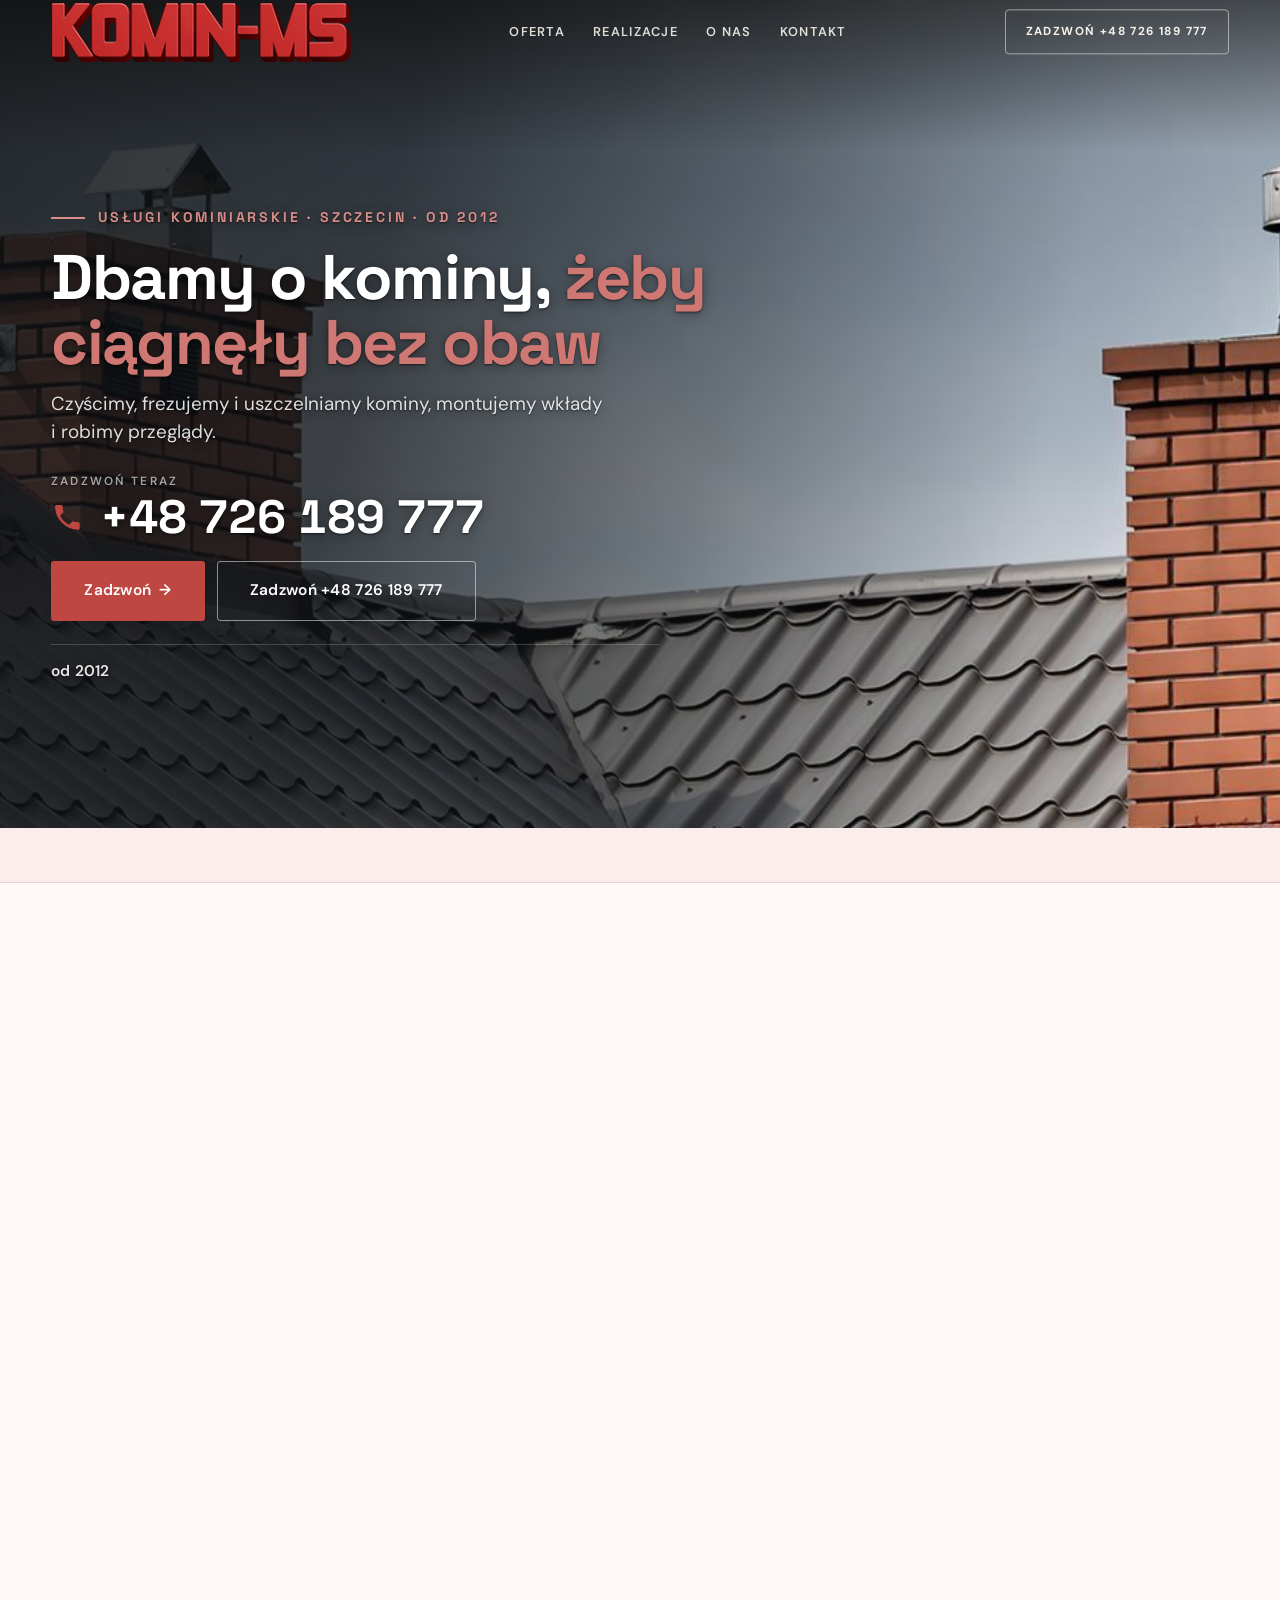
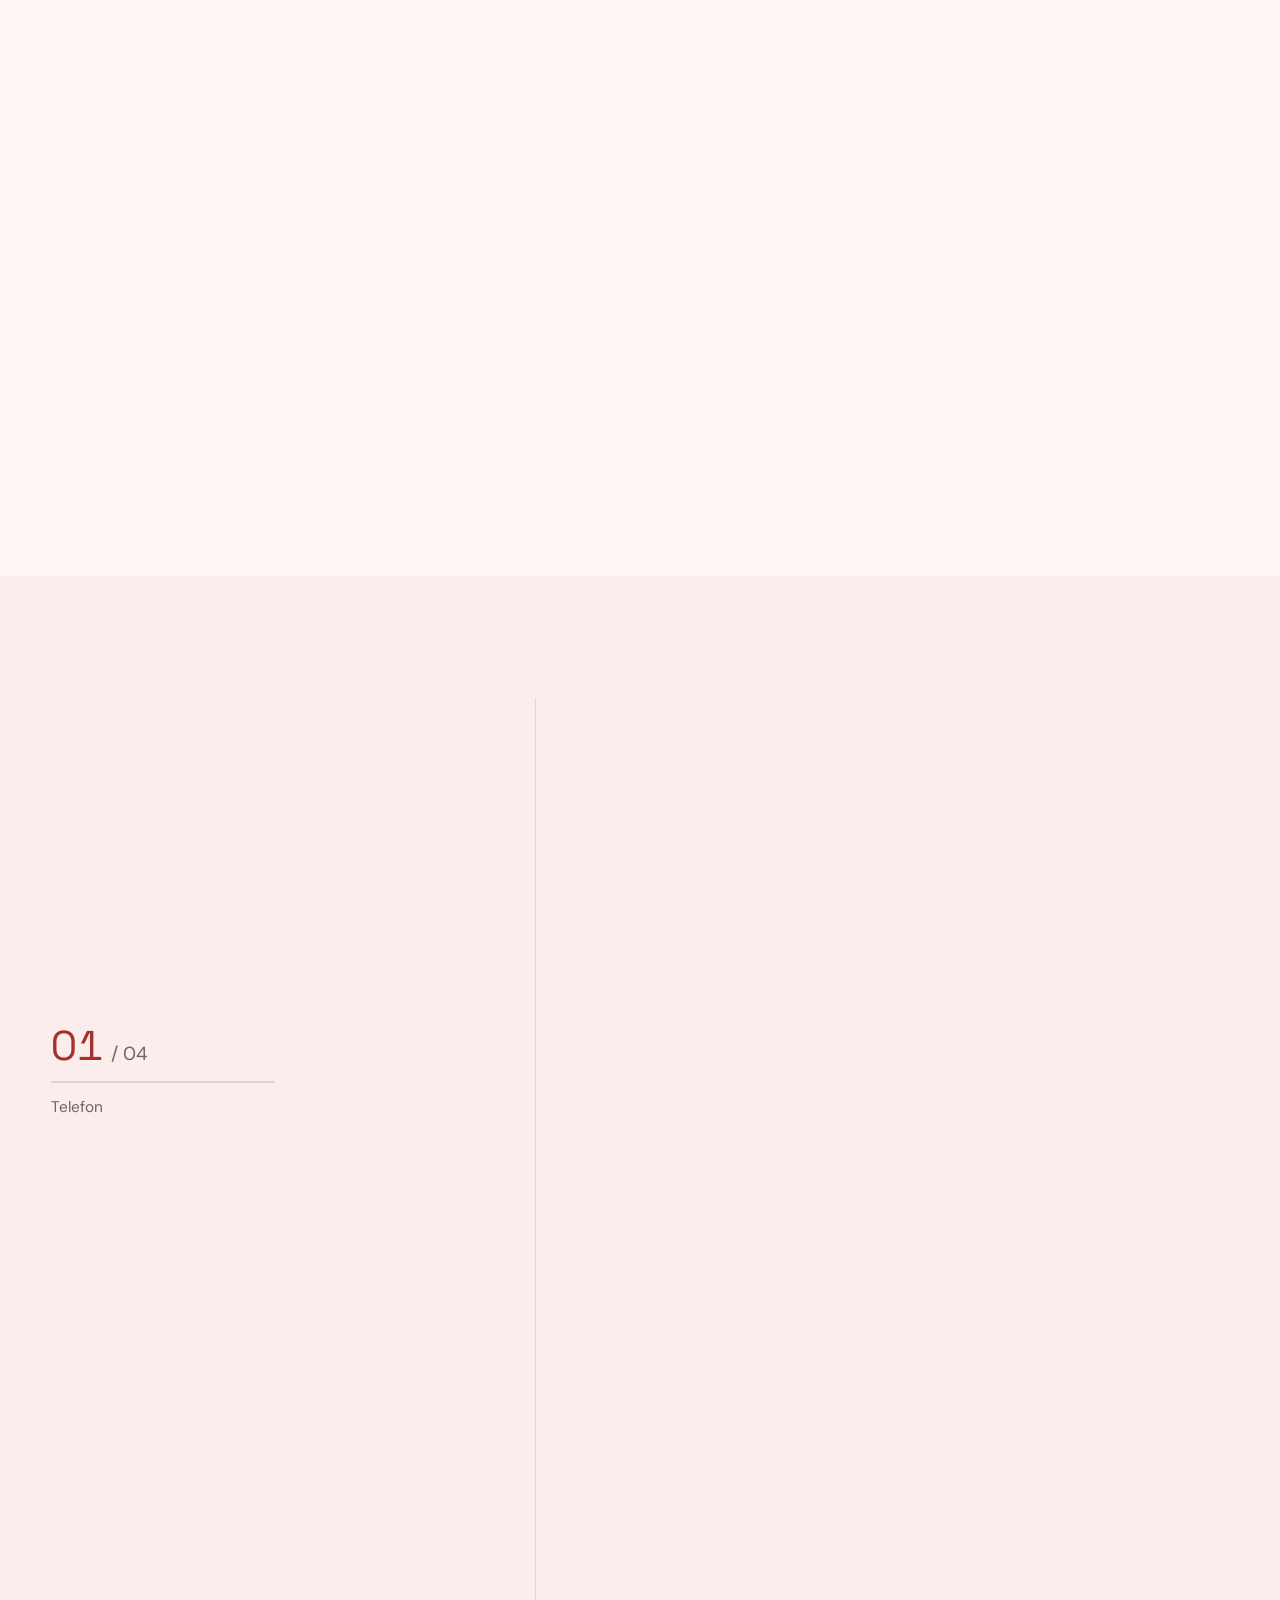
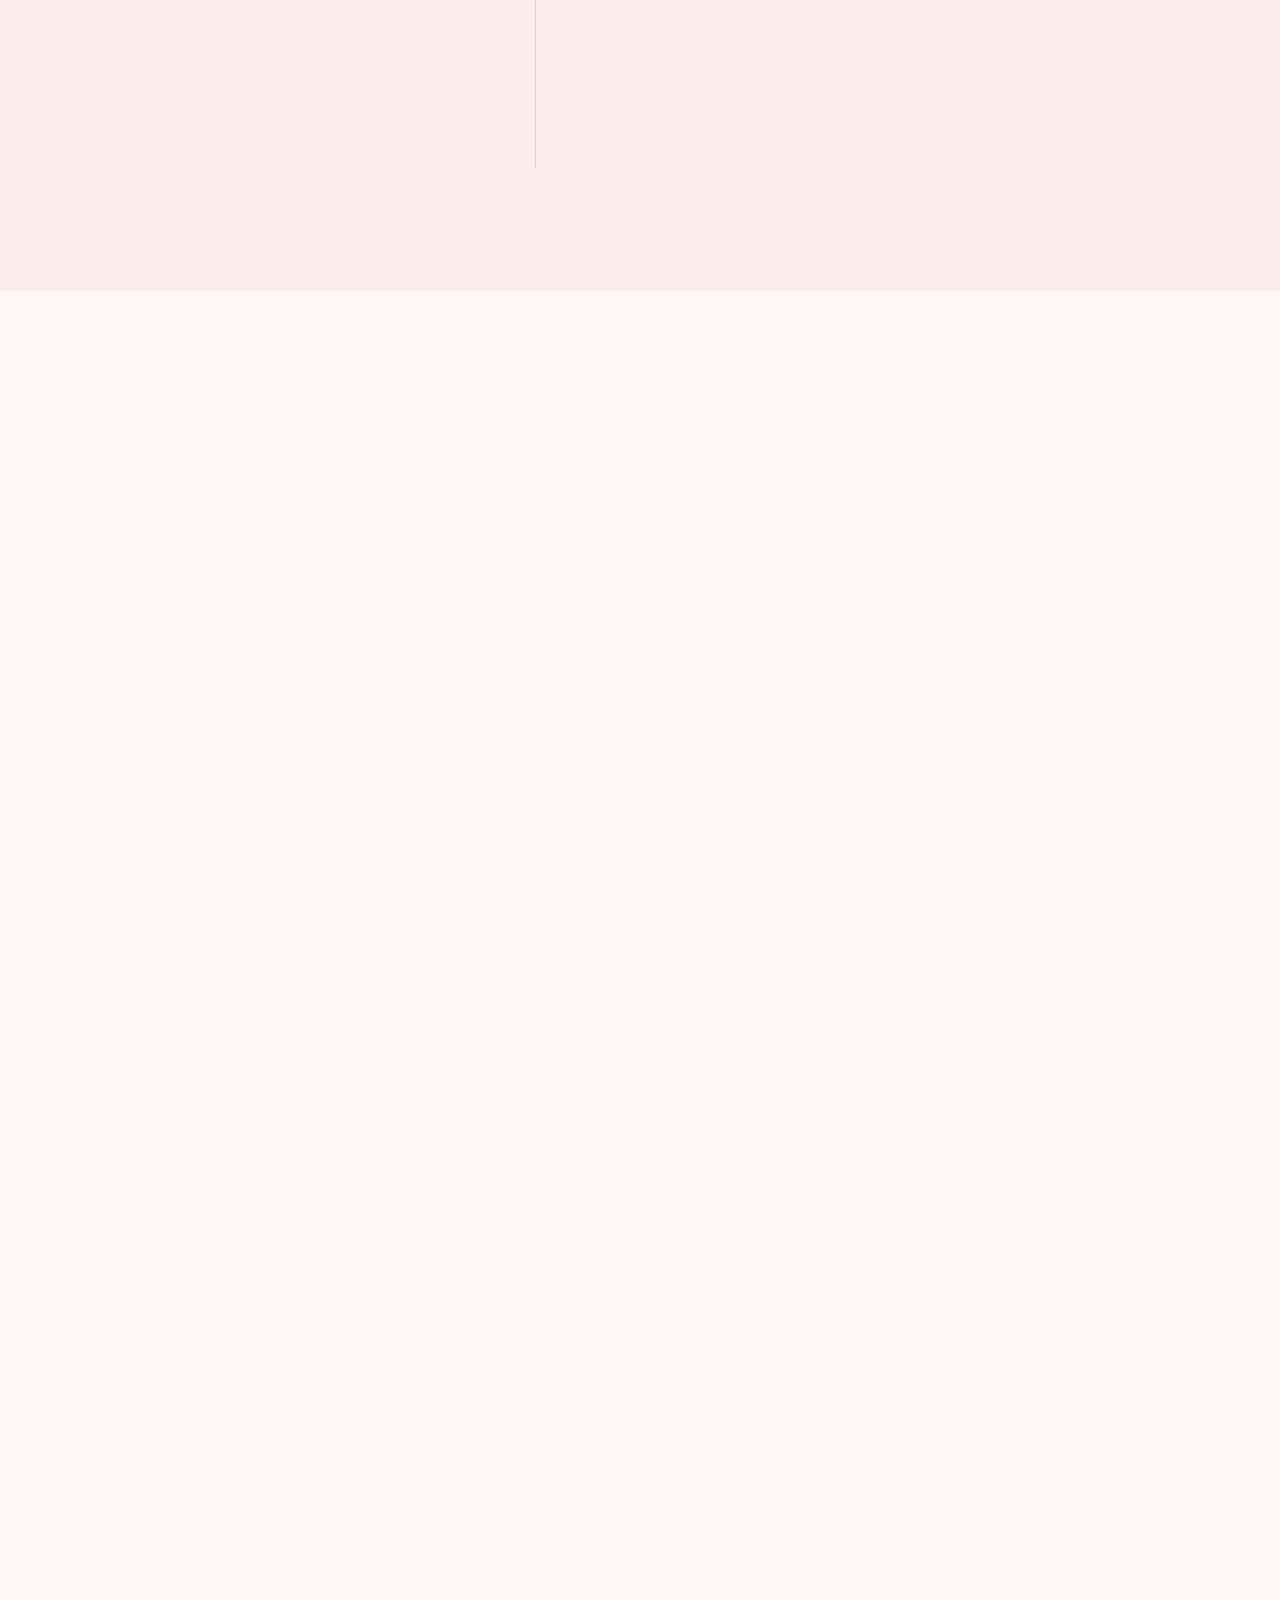
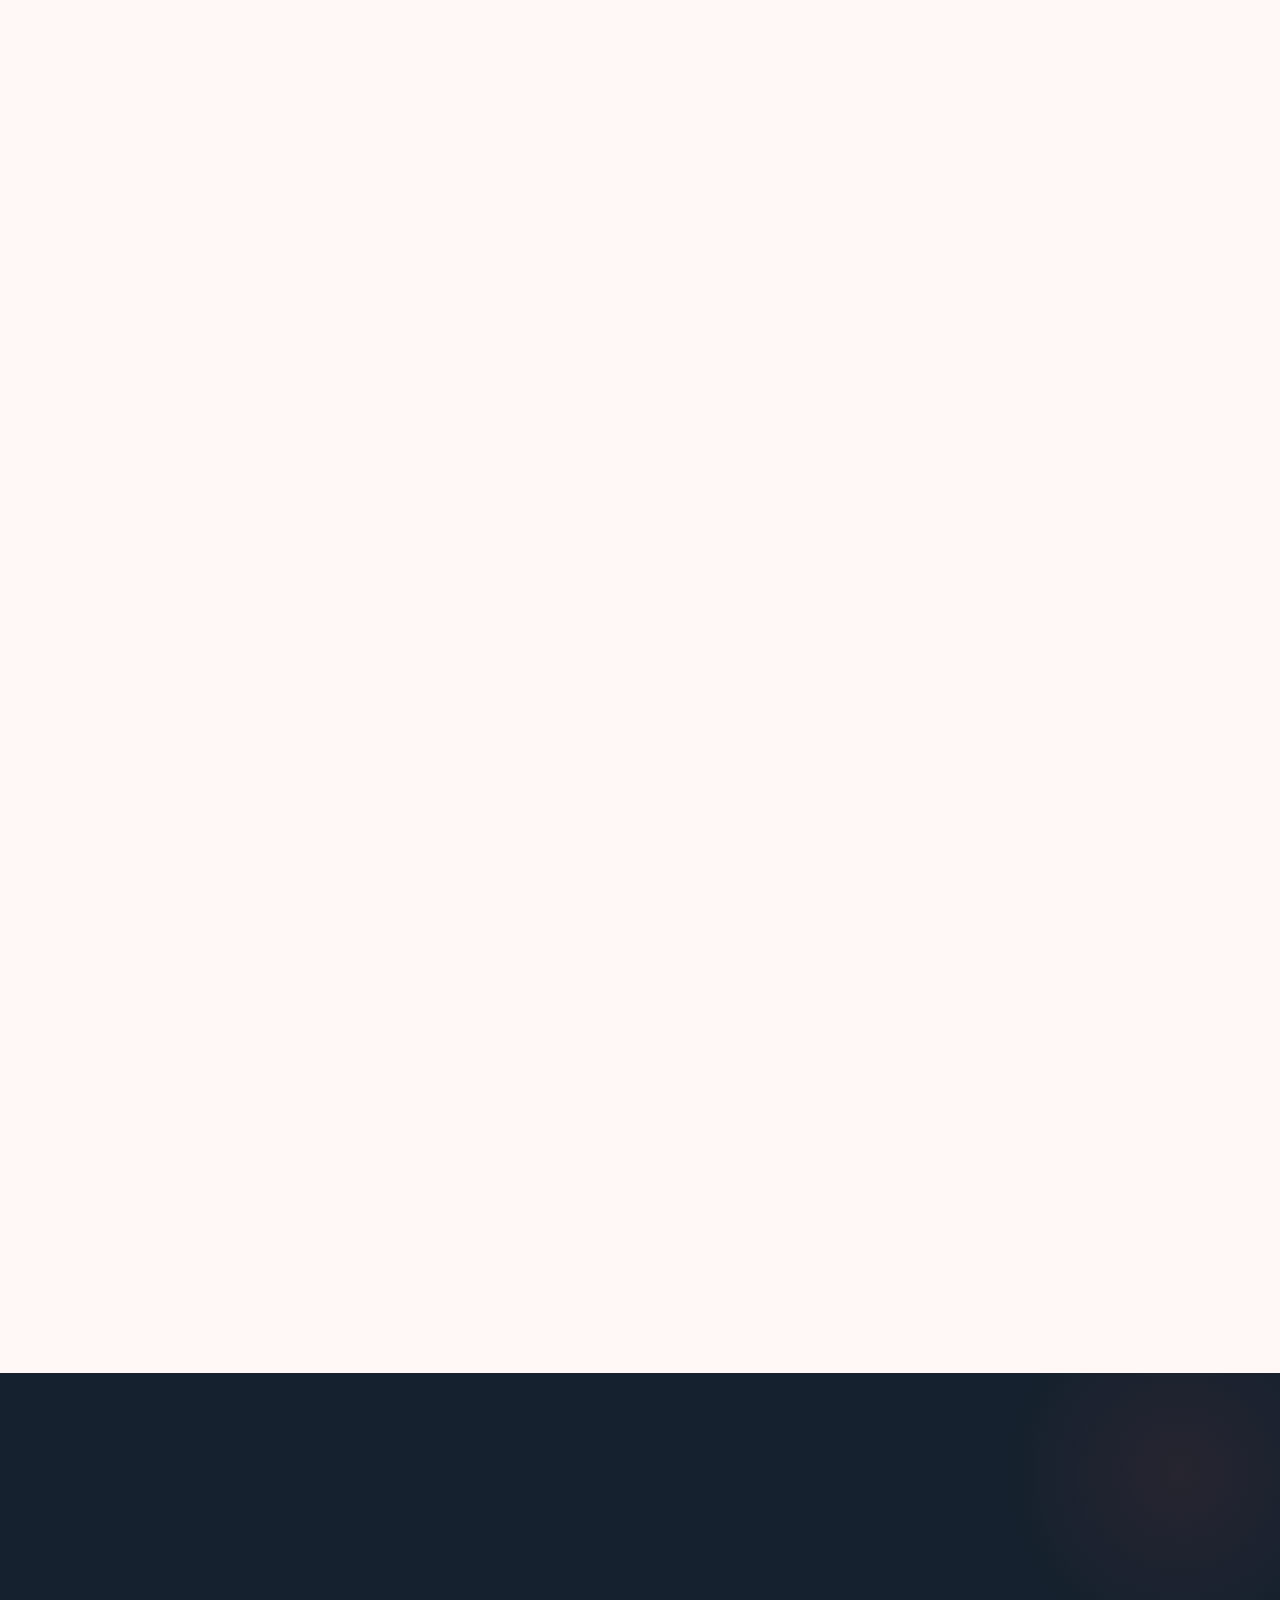
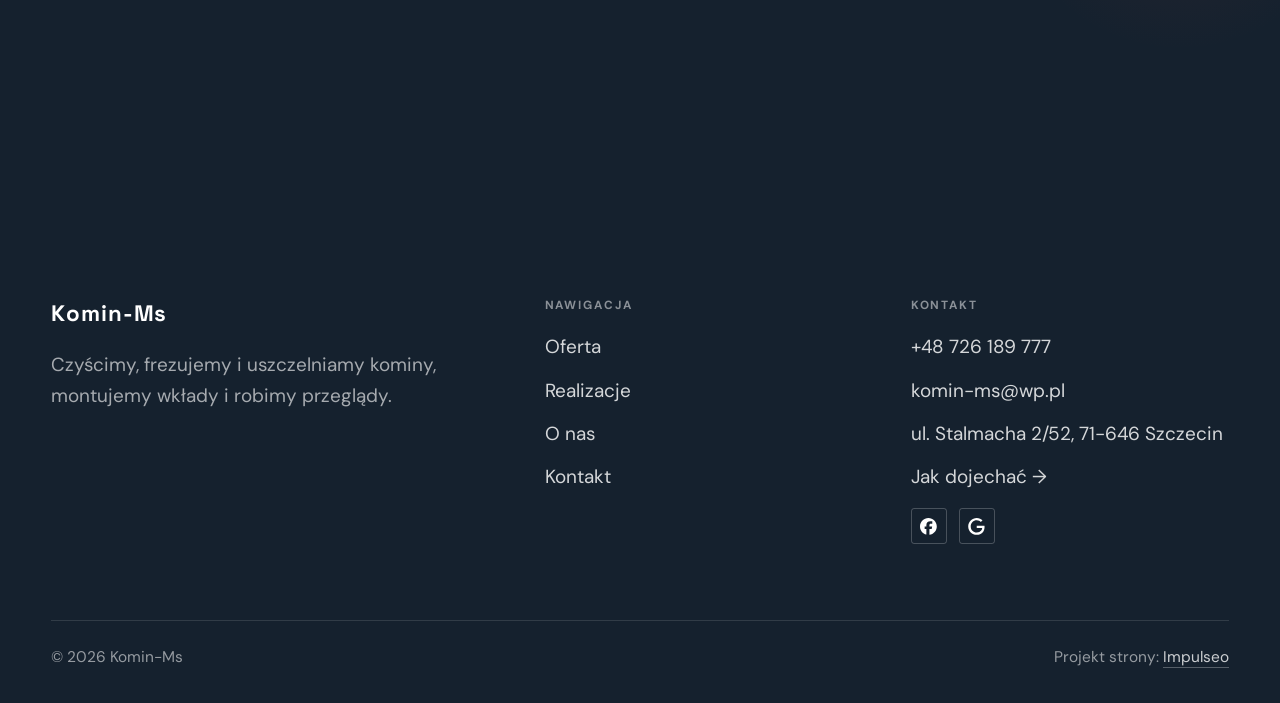
==== index.html @ 566d524d "Strona demo: komin-ms" ====
<!DOCTYPE html>
<html lang="pl">
<head>
<meta charset="UTF-8">
<meta name="viewport" content="width=device-width, initial-scale=1.0">
<title>Komin-Ms - naprawa i czyszczenie kominów · Szczecin</title>
<meta name="description" content="Komin-Ms, Szczecin. Czyszczenie, frezowanie, uszczelnianie i szlamowanie kominów, montaż wkładów kominowych, przeglądy. Domy prywatne i firmy. Tel. 726 189 777.">
<link rel="canonical" href="https://impulseo-pl.github.io/komin-ms/">
<meta name="robots" content="noindex, nofollow">
<meta property="og:type" content="website">
<meta property="og:locale" content="pl_PL">
<meta property="og:site_name" content="Komin-Ms">
<meta property="og:title" content="Komin-Ms - naprawa i czyszczenie kominów · Szczecin">
<meta property="og:description" content="Komin-Ms, Szczecin. Czyszczenie, frezowanie, uszczelnianie i szlamowanie kominów, montaż wkładów kominowych, przeglądy. Domy prywatne i firmy. Tel. 726 189 777.">
<meta property="og:url" content="https://impulseo-pl.github.io/komin-ms/">
<meta property="og:image" content="https://impulseo-pl.github.io/komin-ms/img/og.jpg">
<meta property="og:image:width" content="1200">
<meta property="og:image:height" content="630">
<meta name="twitter:card" content="summary_large_image">
<script type="application/ld+json">{"@context": "https://schema.org", "@type": "LocalBusiness", "name": "Komin-Ms", "url": "https://impulseo-pl.github.io/komin-ms/", "telephone": "+48726189777", "image": "https://impulseo-pl.github.io/komin-ms/img/og.jpg", "areaServed": "Szczecin", "sameAs": ["https://www.facebook.com/575456605868952", "https://www.google.com/maps/place/Komin-Ms/@53.44915,14.574339,17z/data=!4m6!3m5!1s0x4700d67212222bbf:0x6a33945247b6e052!8m2!3d53.44915!4d14.574339"]}</script>
<link rel="preconnect" href="https://fonts.googleapis.com">
<link rel="preconnect" href="https://fonts.gstatic.com" crossorigin>
<link href="https://fonts.googleapis.com/css2?family=Space+Grotesk:wght@500;600;700&family=DM+Sans:opsz,wght@9..40,400;9..40,500;9..40,600&display=swap" rel="stylesheet">
<link rel="stylesheet" href="assets/styles.css?v=c143c9d4">
</head>
<body>

<header class="nav">
  <div class="wrap nav-inner">
    <a class="brand brand-has-logo" href="index.html"><img class="brand-logo" src="img/logo.png" alt="Komin-Ms" width="321" height="64" decoding="async"></a>
    <nav class="nav-links">
      <a href="oferta.html">Oferta</a>
      <a href="realizacje.html">Realizacje</a>
      <a href="o-nas.html">O nas</a>
      <a href="kontakt.html">Kontakt</a>
      <a href="tel:+48726189777" class="btn btn-accent">Zadzwoń +48 726 189 777</a>
    </nav>
    <button class="nav-toggle" aria-label="Menu"><span></span><span></span><span></span></button>
  </div>
</header>

<main>
<section class="hero-fach">
  <img class="hf-photo" src="img/hero.jpg" fetchpriority="high" alt="Komin-Ms" width="1852" height="466">
  <div class="hf-panel">
    <div class="hf-inner">
      <span class="hf-kicker">Usługi kominiarskie · Szczecin · od 2012</span>
      <h1 class="hf-title">Dbamy o kominy, <em>żeby ciągnęły bez obaw</em></h1>
      <p class="hf-lead">Czyścimy, frezujemy i uszczelniamy kominy, montujemy wkłady i robimy przeglądy.</p>
      <a class="hf-phone" href="tel:+48726189777"><span class="hf-phone-lab">Zadzwoń teraz</span><span class="hf-phone-num"><svg class="ico-tel" width="16" height="16" viewBox="0 0 24 24" fill="none" aria-hidden="true"><path d="M6.6 10.8a15.5 15.5 0 0 0 6.6 6.6l2.2-2.2a1 1 0 0 1 1-.24 11.4 11.4 0 0 0 3.6.58 1 1 0 0 1 1 1V20a1 1 0 0 1-1 1A17 17 0 0 1 3 4a1 1 0 0 1 1-1h3.5a1 1 0 0 1 1 1c0 1.25.2 2.46.58 3.6a1 1 0 0 1-.25 1l-2.23 2.2Z" fill="currentColor"/></svg> +48 726 189 777</span></a>
      <div class="hf-actions">
        <a href="kontakt.html" class="btn btn-accent">Zadzwoń <span class="arr">→</span></a>
        <a href="tel:+48726189777" class="btn btn-ghost hf-ghost">Zadzwoń +48 726 189 777</a>
      </div>
      <div class="hf-trust">od 2012</div>
    </div>
  </div>
</section>
<section class="fach-promise">
  <div class="wrap">
    <ul class="fp-row reveal"><li>Kominy murowane i systemowe</li><li>Domy prywatne i firmy</li><li>Szczecin, Poznań, Trójmiasto</li></ul>
  </div>
</section>
<section class="objawy">
  <div class="wrap">
    <div class="head reveal">
      <span class="eyebrow">Z czym dzwonicie</span>
      <h2>Co się dzieje z kominem?</h2>
      <p>Opisz problem przez telefon. Umówimy się na oględziny i powiemy, czy wystarczy czyszczenie, czy trzeba frezować, uszczelniać albo dać wkład.</p>
    </div>
    <div class="obj-grid">
      <a class="obj-tile reveal" href="kontakt.html"><span class="ot-row"><span class="ot-name">Komin słabo ciągnie</span><span class="ot-arr" aria-hidden="true">→</span></span></a>
      <a class="obj-tile reveal" href="kontakt.html"><span class="ot-row"><span class="ot-name">Nowy kocioł albo kominek</span><span class="ot-arr" aria-hidden="true">→</span></span></a>
      <a class="obj-tile reveal" href="kontakt.html"><span class="ot-row"><span class="ot-name">Komin za wąski na wkład</span><span class="ot-arr" aria-hidden="true">→</span></span></a>
      <a class="obj-tile reveal" href="kontakt.html"><span class="ot-row"><span class="ot-name">Nieszczelny przewód</span><span class="ot-arr" aria-hidden="true">→</span></span></a>
      <a class="obj-tile reveal" href="kontakt.html"><span class="ot-row"><span class="ot-name">Zbliża się przegląd</span><span class="ot-arr" aria-hidden="true">→</span></span></a>
      <a class="obj-tile reveal" href="kontakt.html"><span class="ot-row"><span class="ot-name">Sadza i zapchany przewód</span><span class="ot-arr" aria-hidden="true">→</span></span></a>
    </div>
  </div>
</section>
<section class="gateways-band">
  <div class="wrap">
    <div class="gateways">
      <a href="oferta.html" class="gateway reveal"><img src="img/g1.jpg" alt="Czyszczenie komina" loading="lazy" width="768" height="576" decoding="async"><span class="g-ttl">Czyszczenie komina</span></a>
      <a href="oferta.html" class="gateway reveal"><img src="img/g2.jpg" alt="Frezowanie komina" loading="lazy" width="768" height="576" decoding="async"><span class="g-ttl">Frezowanie komina</span></a>
      <a href="oferta.html" class="gateway reveal"><img src="img/g3.jpg" alt="Montaż wkładów kominowych" loading="lazy" width="768" height="576" decoding="async"><span class="g-ttl">Montaż wkładów kominowych</span></a>
    </div>
  </div>
</section>
<section class="proces proces-os fachowcy">
  <div class="wrap proc-grid">
    <div class="proc-side">
      <div class="head reveal">
        <span class="eyebrow">Jak pracujemy</span>
        <h2>Wiesz, na czym stoisz - na każdym etapie</h2>
        <p>Od pierwszego telefonu do odbioru roboty - krok po kroku.</p>
      </div>
      <div class="proc-count" aria-hidden="true"><span class="pc-cur">01</span><span class="pc-all">/ 04</span></div>
      <div class="proc-bar" aria-hidden="true"><i></i></div>
      <p class="proc-now" aria-hidden="true">Telefon</p>
    </div>
    <ol class="proces-line">
      <li class="reveal"><span class="pno">01</span><h3>Telefon</h3><p>Mówisz, jaki masz komin i co się z nim dzieje. Ustalamy termin oględzin.</p></li>
      <li class="reveal"><span class="pno">02</span><h3>Oględziny</h3><p>Sprawdzamy przewód na miejscu i podajemy zakres prac oraz cenę, zanim cokolwiek zaczniemy.</p></li>
      <li class="reveal"><span class="pno">03</span><h3>Praca przy kominie</h3><p>Czyścimy, frezujemy, uszczelniamy albo montujemy wkład, zależnie od tego, co wyszło na oględzinach.</p></li>
      <li class="reveal"><span class="pno">04</span><h3>Odbiór</h3><p>Pokazujemy, co zostało zrobione, i podpowiadamy, jak dbać o komin do następnej wizyty.</p></li>
    </ol>
  </div>
</section>
<section>
  <div class="wrap">
    <div class="head reveal">
      <span class="eyebrow">Realizacje</span>
      <h2>Przy kominach</h2>
      <p>Wkłady stalowe, nasady, prace na dachu i kominy, którymi się zajmujemy.</p>
    </div>
    <div class="gallery">
      <div class="tile t-two3 reveal"><img src="img/g4.jpg" alt="Komin-Ms" loading="lazy" width="768" height="365" decoding="async"></div>
      <div class="tile t-third reveal"><img src="img/g10.jpg" alt="Komin-Ms" loading="lazy" width="1920" height="600" decoding="async"></div>
      <div class="tile t-third reveal"><img src="img/g11.jpg" alt="Komin-Ms" loading="lazy" width="1920" height="600" decoding="async"></div>
      <div class="tile t-third reveal"><img src="img/g12.jpg" alt="Komin-Ms" loading="lazy" width="1600" height="1066" decoding="async"></div>
      <div class="tile t-third reveal"><img src="img/g13.jpg" alt="Komin-Ms" loading="lazy" width="1600" height="1068" decoding="async"></div>
    </div>
    <div style="margin-top:var(--space-7)" class="reveal"><a href="realizacje.html" class="btn btn-accent">Pełna galeria <span class="arr">→</span></a></div>
  </div>
</section>
<section class="fach-uslugi">
  <div class="wrap">
    <div class="head reveal">
      <span class="eyebrow">Co robimy</span>
      <h2>Kominy od środka i od zewnątrz</h2>
      <p>To, po co dzwonią do mnie najczęściej. Szczegóły i ceny niżej.</p>
    </div>
    <ul class="fu-list">
      <li class="fu-row reveal"><div class="fu-name">Czyszczenie komina</div><div class="fu-desc">Usuwamy sadzę i osady z przewodów dymowych, spalinowych i wentylacyjnych, żeby spaliny uchodziły tak, jak powinny.</div><a class="fu-cta" href="kontakt.html">Wycena <span class="arr">→</span></a></li>
      <li class="fu-row reveal"><div class="fu-name">Frezowanie komina</div><div class="fu-desc">Rozwiercamy przewód frezem, gdy jest za wąski na wkład albo zarośnięty.</div><a class="fu-cta" href="kontakt.html">Wycena <span class="arr">→</span></a></li>
      <li class="fu-row reveal"><div class="fu-name">Montaż wkładów kominowych</div><div class="fu-desc">Wpuszczamy wkład do istniejącego komina pod kocioł, piec albo kominek i wyprowadzamy go nad dach.</div><a class="fu-cta" href="kontakt.html">Wycena <span class="arr">→</span></a></li>
      <li class="fu-row reveal"><div class="fu-name">Uszczelnianie i szlamowanie</div><div class="fu-desc">Uszczelniamy kominy i przewody wentylacyjne masą uszczelniającą dobrej jakości.</div><a class="fu-cta" href="kontakt.html">Wycena <span class="arr">→</span></a></li>
      <li class="fu-row reveal"><div class="fu-name">Przeglądy kominów</div><div class="fu-desc">Sprawdzamy stan przewodów i mówimy wprost, co jest do zrobienia teraz, a co może poczekać.</div><a class="fu-cta" href="kontakt.html">Wycena <span class="arr">→</span></a></li>
      <li class="fu-row reveal"><div class="fu-name">Przemurowanie komina</div><div class="fu-desc">Odnawiamy zniszczoną część komina nad dachem: cegła, czapa i obróbka przy pokryciu.</div><a class="fu-cta" href="kontakt.html">Wycena <span class="arr">→</span></a></li>
    </ul>
    <div style="margin-top:var(--space-7)" class="reveal"><a href="oferta.html" class="btn btn-ghost">Pełna oferta <span class="arr">→</span></a></div>
  </div>
</section>
<section class="stopklatka" aria-hidden="true">
  <div class="stk-bg" style="background-image:url(img/g15.jpg)"></div>
</section>
<section class="opinie op-fallback">
  <div class="wrap">
    <div class="head center reveal">
      <span class="eyebrow">Opinie</span>
      <h2>Co mówią klienci</h2>
      <p>Opinie o nas znajdziesz w naszej wizytówce Google.</p>
    </div>
  </div>
</section>
<section class="obszar">
  <div class="wrap">
    <div class="head center reveal">
      <span class="eyebrow">Obszar działania</span>
      <h2>Dojeżdżamy do Ciebie</h2>
    </div>
    <p class="obszar-txt reveal" style="text-align:center;max-width:60ch;margin:0 auto 1.4rem">Baza w Szczecinie, ul. Stalmacha 2/52. Pracujemy w Szczecinie i okolicach, a także w Poznaniu i w Trójmieście. Zapytaj o swoją miejscowość przez telefon.</p>
    <ul class="obszar-list reveal"><li class="is-home">Szczecin</li><li>+ okolice</li></ul>
    <div class="obszar-mapa reveal" style="margin-top:var(--space-7)">
      <iframe title="Obszar działania - Szczecin i okolice" src="https://maps.google.com/maps?q=53.44915%2C14.574339&amp;z=11&amp;output=embed" loading="lazy" referrerpolicy="no-referrer-when-downgrade" style="width:100%;height:clamp(280px,38vh,420px);border:0;display:block;border-radius:var(--r-md)"></iframe>
    </div>
  </div>
</section>
<section class="cta">
  <div class="wrap">
    <div class="reveal">
      <span class="eyebrow">Współpraca</span>
      <h2>Potrzebujesz fachowca? Wycenimy za darmo.</h2>
      <p>Napisz, co jest do zrobienia - obejrzymy na miejscu i wycenimy. Bez zobowiązań.</p>
    </div>
    <div class="cta-actions reveal">
      <a href="kontakt.html" class="btn btn-light">Zadzwoń <span class="arr">→</span></a>
      <a href="tel:+48726189777" class="btn btn-ghost btn-ghost-cta">+48 726 189 777</a>
    </div>
  </div>
</section>
</main>

<footer>
  <div class="wrap">
    <div class="foot-grid">
      <div class="foot-brand">
        <div class="name">Komin-Ms</div>
        <p>Czyścimy, frezujemy i uszczelniamy kominy, montujemy wkłady i robimy przeglądy.</p>
      </div>
      <div class="foot-col">
        <h4>Nawigacja</h4>
        <a href="oferta.html">Oferta</a>
        <a href="realizacje.html">Realizacje</a>
        <a href="o-nas.html">O nas</a>
        <a href="kontakt.html">Kontakt</a>
      </div>
      <div class="foot-col">
        <h4>Kontakt</h4>
        <a href="tel:+48726189777">+48 726 189 777</a>
        <a href="mailto:komin-ms@wp.pl">komin-ms@wp.pl</a>
        <p>ul. Stalmacha 2/52, 71-646 Szczecin</p>
        <a href="https://www.google.com/maps/place/Komin-Ms/@53.44915,14.574339,17z/data=!4m6!3m5!1s0x4700d67212222bbf:0x6a33945247b6e052!8m2!3d53.44915!4d14.574339" target="_blank" rel="noopener">Jak dojechać →</a>
      <div class="foot-soc">
        <a class="soc" href="https://www.facebook.com/575456605868952" target="_blank" rel="noopener" aria-label="Facebook - Komin-Ms"><svg viewBox="0 0 24 24" aria-hidden="true" focusable="false"><path d="M9.101 23.691v-7.98H6.627v-3.667h2.474v-1.58c0-4.085 1.848-5.978 5.858-5.978.401 0 .955.042 1.468.103a8.68 8.68 0 0 1 1.141.195v3.325a8.623 8.623 0 0 0-.653-.036 26.805 26.805 0 0 0-.733-.009c-.707 0-1.259.096-1.675.309a1.686 1.686 0 0 0-.679.622c-.258.42-.374.995-.374 1.752v1.297h3.919l-.386 2.103-.287 1.564h-3.246v8.245C19.396 23.238 24 18.179 24 12.044c0-6.627-5.373-12-12-12s-12 5.373-12 12c0 5.628 3.874 10.35 9.101 11.647Z" fill="currentColor"/></svg></a>
        <a class="soc" href="https://www.google.com/maps/place/Komin-Ms/@53.44915,14.574339,17z/data=!4m6!3m5!1s0x4700d67212222bbf:0x6a33945247b6e052!8m2!3d53.44915!4d14.574339" target="_blank" rel="noopener" aria-label="Google - Komin-Ms"><svg viewBox="0 0 24 24" aria-hidden="true" focusable="false"><path d="M12.48 10.92v3.28h7.84c-.24 1.84-.853 3.187-1.787 4.133-1.147 1.147-2.933 2.4-6.053 2.4-4.827 0-8.6-3.893-8.6-8.72s3.773-8.72 8.6-8.72c2.6 0 4.507 1.027 5.907 2.347l2.307-2.307C18.747 1.44 16.133 0 12.48 0 5.867 0 .307 5.387.307 12s5.56 12 12.173 12c3.573 0 6.267-1.173 8.373-3.36 2.16-2.16 2.84-5.213 2.84-7.667 0-.76-.053-1.467-.173-2.053H12.48z" fill="currentColor"/></svg></a>
      </div>
      </div>
    </div>
    <div class="foot-bot">
      <span>© 2026 Komin-Ms</span>
      <span>Projekt strony: <a class="foot-credit" href="https://impulseo.pl" target="_blank" rel="noopener">Impulseo</a></span>
    </div>
  </div>
</footer>
<div class="sticky-call"><a class="sc-call" href="tel:+48726189777"><svg class="ico-tel" width="16" height="16" viewBox="0 0 24 24" fill="none" aria-hidden="true"><path d="M6.6 10.8a15.5 15.5 0 0 0 6.6 6.6l2.2-2.2a1 1 0 0 1 1-.24 11.4 11.4 0 0 0 3.6.58 1 1 0 0 1 1 1V20a1 1 0 0 1-1 1A17 17 0 0 1 3 4a1 1 0 0 1 1-1h3.5a1 1 0 0 1 1 1c0 1.25.2 2.46.58 3.6a1 1 0 0 1-.25 1l-2.23 2.2Z" fill="currentColor"/></svg> Zadzwoń</a><a class="sc-quote" href="kontakt.html">Zadzwoń</a></div>
<div class="demo-wazne" data-do="2026-11-18" data-cykl="3" hidden><svg class="dw-ico" width="13" height="13" viewBox="0 0 24 24" fill="none" aria-hidden="true"><circle cx="12" cy="12" r="8.6" stroke="currentColor" stroke-width="1.8"/><path d="M12 7.2V12l3.3 2" stroke="currentColor" stroke-width="1.8" stroke-linecap="round"/></svg><span class="dw-txt"></span></div>

<script src="assets/main.js"></script>
</body>
</html>
---- assets/styles.css ----
/* ============================================================
   STOLBASZ — premium, architektoniczny B2B fit-out
   Jasna paleta, zero brązu. System wg premium-web-craft.
   Projekt strony: Impulseo (impulseo.pl)
   ============================================================ */

:root{
  /* PALETA — jasna, architektoniczna, chłodna */
  --paper:#F4F6F8;          /* główne tło */
  --paper-2:#E7EBEF;        /* sekcje alternatywne (chłodny jasny szary) */
  --paper-3:#E7EBEF;        /* delikatne wypełnienia */
  --ink:#15212E;            /* tekst główny — chłodny grafit */
  --ink-soft:#243443;       /* nagłówki drugorzędne */
  --muted:#6B7785;          /* tekst poboczny */
  --line:rgba(21,33,46,.12);/* hairline */
  --accent:#E8A317;         /* stonowany petrol-slate — jedyny akcent */
  --accent-d:#C9870C;
  --accent-soft:rgba(232,163,23,.10);
  --dark:#15212E;           /* sekcje ciemne (stopka/CTA) */

  /* HOVER ZDJĘĆ — JEDEN standard dla całego silnika (decyzja K. 04.08.2026, artefakt z wariantami).
     AKTUALNE (K.+Szymon 09.08.2026, wybór z artefaktu 6 wariantów): zoom 1.05 przy 1.4s -
     przy tak długim czasie mocniejszy kadr NIE skacze, tylko „oddycha". Poprzedni standard
     (1.02 / .55s z 04.08) odbierany jako dynamiczny i szybki.
     Spoczynek lekko przygaszony, ale TYLKO tam, gdzie jest mysz (@media hover:hover) —
     na telefonie zdjęcia zostają w pełnej jasności. */
  --img-zoom:1.05;                   /* K.+Szymon 09.08: wariant F z artefaktu porównawczego */
  --img-rest:brightness(.95) saturate(.99);
  --img-hot:brightness(1.06) saturate(1.05);
  --img-dur:1.4s;                    /* K.+Szymon 09.08 (wariant F): powoli = elegancko */
  --img-ease:cubic-bezier(.16,.84,.44,1);  /* miękki ogon, efekt „oddychania" */

  /* ODSTĘPY — skala 4/8 */
  --space-1:4px; --space-2:8px; --space-3:12px; --space-4:16px; --space-5:24px;
  --space-6:32px; --space-7:48px; --space-8:64px; --space-9:96px; --space-10:128px;

  /* TYPOGRAFIA — fluid clamp() (skala podbita 16.07.2026: większe, czytelniejsze litery — uwaga Adama) */
  --text-sm:clamp(.9rem,.87rem + .12vw,1rem);
  --text-base:clamp(1.08rem,1.04rem + .18vw,1.2rem);
  --text-lg:clamp(1.24rem,1.15rem + .34vw,1.44rem);
  --text-h3:clamp(1.34rem,1.22rem + .55vw,1.66rem);
  --text-h2:clamp(2.1rem,1.66rem + 2.1vw,3.1rem);
  --text-h1:clamp(2.9rem,2.1rem + 4vw,5.1rem);

  /* PROMIENIE — architektoniczne, raczej ostre */
  --r-sm:3px; --r-md:6px; --r-lg:10px;

  /* RUCH */
  --ease:cubic-bezier(.25,.46,.45,.94); --dur:.24s;

  /* CIENIE — miękkie, warstwowe */
  --sh-sm:0 1px 2px rgba(16,24,32,.04), 0 2px 8px rgba(16,24,32,.05);
  --sh-md:0 2px 6px rgba(16,24,32,.05), 0 12px 28px -8px rgba(16,24,32,.12);
  --sh-lg:0 6px 14px rgba(16,24,32,.07), 0 26px 56px -18px rgba(16,24,32,.22);

  --hairline:1px solid var(--line);

  --font-display:'Space Grotesk','Inter',sans-serif;
  --font-body:'DM Sans','Inter',sans-serif;
}

*{box-sizing:border-box;margin:0;padding:0}
html{scroll-behavior:smooth}
body{
  font-family:var(--font-body);
  font-size:var(--text-base);
  line-height:1.65;
  color:var(--ink);
  background:var(--paper);
  -webkit-font-smoothing:antialiased;
  text-rendering:optimizeLegibility;
}
img{max-width:100%;height:auto;display:block}  /* height:auto = width/height z atrybutów trzyma proporcje (TOP#12) */
a{color:inherit;text-decoration:none}

.wrap{width:min(92%,1180px);margin-inline:auto}
section{padding-block:clamp(52px,6.5vw,96px)}

h1,h2,h3{font-family:var(--font-display);font-weight:700;line-height:1.08;letter-spacing:-.02em;color:var(--ink)}
h1{font-size:var(--text-h1);letter-spacing:-.035em}
h2{font-size:var(--text-h2);letter-spacing:-.025em}
h3{font-size:var(--text-h3)}
/* MIARA — długość wiersza. WCAG 2.2 SC 1.4.8: max 80 znaków; Butterick: 45–90.
   68ch daje realnie 72–78 znaków polskiego tekstu, czyli z zapasem pod granicą.
   Wcześniej limit miał TYLKO <p> — <li>, <blockquote> i <dd> nie miały żadnego,
   i to jedyny powód, dla którego 23 bloki na dwóch oddanych stronach jadą po
   83–106 znaków w wierszu (pomiar 07.08.2026, bramka `miara`).
   ⚠️ Listy i definicje ograniczamy TYLKO bez klasy: `ul`/`ol` z klasą to u nas
   układ (siatki kafli, menu), a nie tekst ciągły — tam miarę wyznacza układ. */
/* 60ch, nie 68ch (K. 10.08): po zmianie fontów na węższe kroje (DM Sans i spółka)
   w 68ch mieściło się ~90 znaków - bramka pikselowa słusznie zgłaszała przekroczenie
   granicy 80. Pomiar na żywej przeglądarce: 60ch = 90 znaków, 53ch = ~78 znaków, czyli normę WCAG 1.4.8. */
:root{ --miara:53ch }
p{max-width:min(100%,var(--miara))}
blockquote,
ul:not([class])>li, ol:not([class])>li,
dl:not([class])>dd{max-width:min(100%,var(--miara))}

/* ⚠️ Świadomie BEZ wyjątku `.tile p,.card p,.svc p{max-width:none}`, choć nasuwa się sam:
   te akapity BYŁY już ograniczone (stare `p{max-width:65ch}`), więc „wyjątek" nie odblokowałby
   niczego nowego — tylko ROZLUŹNIŁ stan sprzed zmiany na wszystkich demach naraz.
   `figcaption` żadna z reguł wyżej nie dotyczy, więc też nie potrzebuje zwolnienia. */

/* ŁAMANIE. `balance` wyrównuje długości wierszy w nagłówku, `pretty` pilnuje ostatniego
   wiersza akapitu, żeby nie został w nim jeden wyraz. Obsługiwane od Chrome 117 /
   Safari 17.5; starsze przeglądarki po prostu ignorują tę własność.
   `text-wrap:pretty` nie występowało dotąd ANI RAZ w silniku ani w repo klientów. */
h1,h2,h3,.lead,.lede{text-wrap:balance}
p,li,blockquote,dd{text-wrap:pretty}

.eyebrow{
  font-family:var(--font-body);
  font-size:var(--text-sm);
  font-weight:600;
  letter-spacing:.18em;
  text-transform:uppercase;
  color:var(--accent);
  display:inline-flex;align-items:center;gap:var(--space-3);
}
/* flex:none + margin-top = kreska trzyma się PIERWSZEJ linii. Wcześniej align-items:center
   centrowało ją względem całego bloku i przy zawinięciu (długi kicker typu
   „…WNĘTRZ · LESZNO · OD 2019") druga linia lądowała z brzydkim wcięciem. */
.eyebrow{align-items:flex-start}
.eyebrow>*,.eyebrow{text-wrap:balance}   /* dlugi kicker lamal sie na sierote typu samo „2019" w drugiej linii */
.eyebrow::before{content:"";width:28px;height:1px;background:var(--accent);display:inline-block;flex:none;margin-top:.62em}

.muted{color:var(--muted)}
.lead{font-size:var(--text-lg);line-height:1.55;color:var(--ink-soft);max-width:50ch}

/* ---------- BUTTONS ---------- */
.btn{
  display:inline-flex;align-items:center;gap:var(--space-2);
  font-weight:600;font-size:var(--text-sm);letter-spacing:.02em;
  padding:var(--space-4) var(--space-6);
  border-radius:var(--r-sm);
  transition:transform var(--dur) var(--ease),box-shadow var(--dur) var(--ease),background var(--dur) var(--ease);
  cursor:pointer;border:1px solid transparent;
}
.btn-accent{background:var(--accent);color:#fff;box-shadow:var(--sh-sm)}
.btn-accent:hover{background:var(--accent-d);transform:translateY(-2px);box-shadow:var(--sh-md)}
.btn-accent:active{transform:translateY(0);box-shadow:var(--sh-sm)}
.btn-ghost{background:transparent;color:var(--ink);border-color:var(--line)}
.btn-ghost:hover{border-color:var(--accent);color:var(--accent);transform:translateY(-2px)}
.btn-light{background:#fff;color:var(--ink);box-shadow:var(--sh-sm)}
.btn-light:hover{transform:translateY(-2px);box-shadow:var(--sh-md)}
.btn .arr{transition:transform var(--dur) var(--ease)}
.btn:hover .arr{transform:translateX(4px)}

/* ---------- NAV ---------- */
.nav{
  position:sticky;top:0;z-index:50;
  background:color-mix(in srgb,var(--paper) 88%,transparent);
  backdrop-filter:saturate(140%) blur(10px);
  border-bottom:var(--hairline);
}
.nav-inner{display:flex;align-items:center;justify-content:space-between;gap:var(--space-5);height:72px}
/* ANTY-NACHODZENIE (K. 05.08.2026): długa nazwa firmy + przycisk z pełnym numerem nie mieściły się w pasku
   i flex ściskał linki PONIŻEJ ich treści - "Kontakt" wchodził na ramkę "Zadzwoń +48 ...". Teraz ustępuje
   nazwa marki (skrót wielokropkiem), a menu i przycisk nigdy się nie kurczą ani nie zachodzą na siebie. */
.brand{display:flex;flex-direction:column;line-height:1;min-width:0;flex:0 1 auto}
.brand .name{font-family:var(--font-display);font-weight:800;font-size:1.35rem;letter-spacing:.04em;white-space:nowrap;overflow:hidden;text-overflow:ellipsis}
.brand .sub{font-size:.62rem;letter-spacing:.34em;text-transform:uppercase;color:var(--muted);margin-top:5px;white-space:nowrap;overflow:hidden;text-overflow:ellipsis}
.nav-links{display:flex;align-items:center;gap:var(--space-6);flex:0 0 auto}
.nav-links a{font-size:var(--text-sm);font-weight:500;color:var(--ink-soft);position:relative;padding-block:4px;white-space:nowrap;transition:color var(--dur) var(--ease)}
.nav-links a::after{content:"";position:absolute;left:0;bottom:0;width:0;height:1.5px;background:var(--accent);transition:width var(--dur) var(--ease)}
.nav-links a:hover,.nav-links a.active{color:var(--ink)}
.nav-links a:hover::after,.nav-links a.active::after{width:100%}
.nav-links .btn{padding:var(--space-2) var(--space-5)}
/* przyciski w nav: właściwy kolor (przebij .nav-links a) + bez podkreślenia */
.nav-links a.btn-accent{color:#fff}
.nav-links a.btn-ghost,.nav-links a.btn-light{color:var(--ink)}
/* CTA w pasku: NIE podkreślenie spod linków menu, ale ten sam przelatujący błysk,
   co na wszystkich innych przyciskach (zgłoszenie K. 13.08.2026 - „na hero jest efekt
   światła przechodzącego przez przycisk, na navbarze go nie ma, a mają być identyczne").
   Reguła `.nav-links a::after` jest silniejsza od `.btn::after`, więc trzeba jej
   geometrię wyzerować i wpisać połysk z nazwy - samo `display:none` gasiło efekt. */
.nav-links a.btn::after{
  display:block;content:"";position:absolute;inset:0;z-index:-1;pointer-events:none;
  width:auto;height:auto;border-radius:inherit;   /* kasuje geometrię podkreślenia (width:0;height:1.5px) */
  background:linear-gradient(100deg,transparent 32%,rgba(255,255,255,.20) 50%,transparent 68%);
  translate:-120% 0}
@media (prefers-reduced-motion:no-preference){
  .nav-links a.btn:hover::after{translate:120% 0;transition:translate .75s var(--mt-ease,cubic-bezier(.16,.84,.44,1))}
}
.nav-toggle{display:none;background:none;border:none;cursor:pointer;flex-direction:column;gap:5px;padding:8px}
.nav-toggle span{width:24px;height:2px;background:var(--ink);transition:var(--dur)}
/* Ciasny zakres MIĘDZY menu mobilnym a pełnym pulpitem: zbijamy odstępy i nazwę marki,
   żeby wszystko zmieściło się naturalnie, zanim w ogóle dojdzie do skracania wielokropkiem. */
@media(max-width:1280px) and (min-width:921px){
  .nav-links{gap:var(--space-4)}
  .nav-links .btn{padding:var(--space-2) var(--space-4)}
  .brand .name{font-size:1.15rem}
}

/* ---------- HERO (split) ---------- */
.hero{position:relative;overflow:hidden;border-bottom:var(--hairline)}
.hero-grid{display:grid;grid-template-columns:1.05fr .95fr;gap:clamp(24px,4vw,60px);align-items:center;
  padding-block:clamp(36px,4.5vw,64px)}
.hero-copy .eyebrow{margin-bottom:var(--space-5)}
.hero-copy h1{margin-bottom:var(--space-5)}
.hero-copy .lead{margin-bottom:var(--space-7)}
.hero-actions{display:flex;flex-wrap:wrap;gap:var(--space-4)}
.hero-art{position:relative;aspect-ratio:4/3;border-radius:var(--r-lg);overflow:hidden;box-shadow:var(--sh-lg)}
.hero-art img{width:100%;height:100%;object-fit:cover}
.hero-art::after{content:"";position:absolute;inset:0;background:linear-gradient(180deg,transparent 55%,rgba(18,24,28,.28))}
.hero-badge{position:absolute;left:var(--space-5);bottom:var(--space-5);z-index:2;
  background:rgba(252,252,251,.94);backdrop-filter:blur(4px);
  border-radius:var(--r-md);padding:var(--space-4) var(--space-5);box-shadow:var(--sh-md);max-width:78%}
.hero-badge strong{display:block;font-family:var(--font-display);font-size:1rem;letter-spacing:-.01em}
.hero-badge span{font-size:var(--text-sm);color:var(--muted)}

/* ---------- HERO duży / kinowy (strona główna) ---------- */
.hero-cine{position:relative;min-height:clamp(560px,82vh,840px);min-height:clamp(560px,82svh,840px);display:flex;align-items:center;overflow:hidden;border-bottom:var(--hairline)}
.hero-cine>img{position:absolute;inset:0;width:100%;height:100%;object-fit:cover;z-index:0}
.hero-cine::after{content:"";position:absolute;inset:0;z-index:1;
  background:linear-gradient(95deg,rgba(13,18,23,.86) 0%,rgba(13,18,23,.64) 32%,rgba(13,18,23,.24) 62%,rgba(13,18,23,.04) 100%)}
.hero-cine .wrap{position:relative;z-index:2;padding-block:var(--space-8)}
.hero-cine .hero-copy{max-width:660px}
.hero-cine .eyebrow{color:#fff;margin-bottom:var(--space-5)}
.hero-cine .eyebrow::before{background:#fff}
.hero-cine h1{color:#fff;margin-bottom:var(--space-5);font-size:clamp(2.9rem,2rem + 4.4vw,5.2rem);text-wrap:balance}
.hero-cine .lead{color:rgba(255,255,255,.92);max-width:48ch;margin-bottom:var(--space-7)}
.hero-cine .hero-actions{display:flex;flex-wrap:wrap;gap:var(--space-4)}
/* NISKIE OKNO (laptop z dokiem i paskami przeglądarki ma ~700-780 px wysokości widoku):
   H1 do 5.2rem + długi lead nie mieściły się i przyciski wypadały POD krawędź ekranu -
   klient widział stronę bez ani jednego CTA. Skalujemy w dół, zamiast przycinać treść. */
@media(min-width:821px) and (max-height:820px){
  .hero-cine{min-height:clamp(520px,94svh,780px)}
  .hero-cine .wrap{padding-block:var(--space-6)}
  .hero-cine h1{font-size:clamp(2.2rem,1.5rem + 2.6vw,3.6rem);margin-bottom:var(--space-4)}
  .hero-cine .eyebrow{margin-bottom:var(--space-4)}
  .hero-cine .lead{margin-bottom:var(--space-5);max-width:44ch}
}
@media(max-width:680px){
  .hero-cine{min-height:clamp(520px,76vh,640px);min-height:clamp(520px,76svh,640px);align-items:flex-end}
  .hero-cine::after{background:linear-gradient(0deg,rgba(13,18,23,.9) 6%,rgba(13,18,23,.45) 55%,rgba(13,18,23,.25) 100%)}
  .hero-cine .wrap{padding-bottom:var(--space-9)}
  /* TELEFON (~90% oglądających): lead potrafił zająć 8 linii i zepchnąć CTA poza pierwszy ekran.
     Zwężamy interlinię i skalę - treści nie ucinamy, bo to ona sprzedaje. */
  .hero-cine .lead{font-size:.98rem;line-height:1.5;margin-bottom:var(--space-5)}
  .hero-cine .eyebrow{font-size:.72rem;letter-spacing:.13em;margin-bottom:var(--space-4)}
  .hero-cine .eyebrow::before{width:20px}
  .hero-cine h1{margin-bottom:var(--space-4)}
}

/* full-bleed hero variant (podstrony) */
.pagehead{position:relative;min-height:46vh;min-height:46svh;display:flex;align-items:flex-end;overflow:hidden;border-bottom:var(--hairline)}
.pagehead img{position:absolute;inset:0;width:100%;height:100%;object-fit:cover}
/* 10.08.2026 (decyzja K.): mocniejsze przyciemnienie + cień pod tekstem. Bramka mierzyła na
   nagłówkach podstron 3,38-3,43:1 przy wymaganych 4,5 — jasne zdjęcie (hala, śnieg, niebo)
   podchodziło pod biały tekst. Zdjęcia klientów są różne, więc kontrast musi dawać WARSTWA,
   a nie szczęśliwy dobór kadru. */
.pagehead::after{content:"";position:absolute;inset:0;background:linear-gradient(180deg,rgba(18,24,28,.40),rgba(18,24,28,.76))}
.pagehead .wrap{position:relative;z-index:2;padding-block:var(--space-9);color:#fff}
.pagehead h1{color:#fff;max-width:18ch;text-shadow:0 2px 16px rgba(0,0,0,.55)}
.pagehead .eyebrow{color:#fff}
.pagehead .eyebrow::before{background:#fff}
.pagehead p{color:rgba(255,255,255,.92);margin-top:var(--space-4);max-width:54ch;text-shadow:0 1px 12px rgba(0,0,0,.5)}

/* ---------- STRIP (pasek skrótów / liczby) ---------- */
.strip{background:var(--dark);color:#fff}
/* PASEK HASEŁ — standard 04.08.2026 (decyzja K.): 5 haseł w JEDNYM rzędzie, tekst WYŚRODKOWANY,
   węższe marginesy boczne niż reszta strony (pasek ma iść szerzej), równe wysokości kolumn. */
.strip .wrap{width:min(96%,1440px);display:grid;grid-template-columns:repeat(5,1fr);
  gap:var(--space-5);padding-block:var(--space-7);align-items:stretch}
.strip .item .k{font-family:var(--font-display);font-size:clamp(1.05rem,.82rem + .85vw,1.55rem);
  font-weight:800;letter-spacing:-.02em;color:#fff;line-height:1.18;text-wrap:balance}
.strip .item .v{font-size:var(--text-sm);color:rgba(255,255,255,.66);margin-top:var(--space-2);line-height:1.4}
.strip .item{border-left:2px solid var(--accent);padding-inline:var(--space-4);
  text-align:center;display:flex;flex-direction:column;justify-content:center}
/* liczba kolumn = liczba haseł, żeby ostatnie nie zostawało samo w drugim rzędzie.
   Klasę n-N nadaje multipage.py; domyślnie (bez klasy) pasek jest 5-kolumnowy. */
.strip.n-2 .wrap{grid-template-columns:repeat(2,1fr)}
.strip.n-3 .wrap{grid-template-columns:repeat(3,1fr)}
.strip.n-4 .wrap{grid-template-columns:repeat(4,1fr);gap:var(--space-6)}
.strip.n-4 .item .k{font-size:clamp(1.3rem,1rem + 1.1vw,2rem)}
.strip.n-6 .wrap{grid-template-columns:repeat(6,1fr);gap:var(--space-4)}
.strip.n-6 .item .k{font-size:clamp(.98rem,.8rem + .7vw,1.35rem)}
/* równe łamanie: zamiast "długa linia + jedno słowo" obie linie zbliżonej długości */
.strip .item .k{text-wrap:balance}

/* ---------- SECTION HEAD ---------- */
.head{max-width:48rem;margin-bottom:var(--space-8)}
.head.center{margin-inline:auto;text-align:center}
.head .eyebrow{margin-bottom:var(--space-4)}
.head h2{margin-bottom:var(--space-4)}
.head p{color:var(--muted);font-size:var(--text-lg);line-height:1.55}
.head.center p{margin-inline:auto}

/* ---------- INTRO SPLIT ---------- */
.split{display:grid;grid-template-columns:.92fr 1.08fr;gap:clamp(28px,5vw,80px);align-items:center}
.split.rev{grid-template-columns:1.08fr .92fr}
.split.rev .split-art{order:-1}
.split-art{position:relative;aspect-ratio:5/4;border-radius:var(--r-lg);overflow:hidden;box-shadow:var(--sh-lg)}
.split-art img{width:100%;height:100%;object-fit:cover}
.split-copy h2{margin-bottom:var(--space-5)}
.split-copy p+p{margin-top:var(--space-4)}
.split-copy .btn{margin-top:var(--space-6)}

/* ---------- SERVICES (zakres) ---------- */
.svc-grid{display:grid;grid-template-columns:repeat(auto-fit,minmax(280px,1fr));gap:var(--space-5)}
.svc{background:#fff;border:var(--hairline);border-radius:var(--r-md);padding:var(--space-7) var(--space-6);
  transition:transform var(--dur) var(--ease),box-shadow var(--dur) var(--ease),border-color var(--dur) var(--ease);
  position:relative;overflow:hidden}
.svc::before{content:"";position:absolute;left:0;top:0;width:3px;height:0;background:var(--accent);transition:height var(--dur) var(--ease)}
.svc:hover{transform:translateY(-4px);box-shadow:var(--sh-md);border-color:transparent}
.svc:hover::before{height:100%}
.svc .ic{font-family:var(--font-display);font-size:.8rem;font-weight:700;letter-spacing:.12em;color:var(--accent);margin-bottom:var(--space-4)}
.svc h3{margin-bottom:var(--space-3);font-size:1.22rem}
.svc p{color:var(--muted);font-size:var(--text-base);line-height:1.6}

/* big detailed service rows */
.svc-row{display:grid;grid-template-columns:.8fr 1.2fr;gap:clamp(20px,4vw,60px);align-items:center;padding-block:var(--space-8)}
.svc-row+.svc-row{border-top:var(--hairline)}
.svc-row.rev{grid-template-columns:1.2fr .8fr}
/* Naprzemienny układ wierszy oferty: co drugi wiersz ma zdjęcie po PRAWEJ.
   Było `order:-1` — martwy kod, bo zdjęcie i tak jest pierwszym dzieckiem w HTML,
   więc wszystkie wiersze wyglądały identycznie (zdjęcie zawsze z lewej), a `rev`
   zmieniało tylko szerokość kolumn. Znalezione 29.07.2026 przy różnicowaniu kierunków
   animacji (pomiar pozycji: art.mid 390/502 przy row.mid 756 — zawsze lewa strona). */
.svc-row.rev .svc-row-art{order:2}
.svc-row-art{aspect-ratio:4/3;border-radius:var(--r-md);overflow:hidden;box-shadow:var(--sh-md)}
.svc-row-art img{width:100%;height:100%;object-fit:cover}
.svc-row h3{font-size:1.5rem;margin-bottom:var(--space-4)}
.svc-row .num{font-family:var(--font-display);font-size:.85rem;font-weight:700;letter-spacing:.14em;color:var(--accent);display:block;margin-bottom:var(--space-3)}
.svc-row ul{list-style:none;margin-top:var(--space-4);display:flex;flex-direction:column;gap:var(--space-2)}
.svc-row li{position:relative;padding-left:var(--space-5);color:var(--muted);font-size:var(--text-base)}
.svc-row li::before{content:"";position:absolute;left:0;top:.62em;width:8px;height:1px;background:var(--accent)}

/* ---------- GALLERY (realizacje) ---------- */
.gallery{display:grid;grid-template-columns:repeat(12,1fr);gap:var(--space-4);grid-auto-rows:200px}
/* GALERIA MASONRY — pionowe zdjęcia (portrety beauty/wellness) bez przycinania: kolumny, height auto */
.gallery-masonry{column-count:3;column-gap:var(--space-4)}
@media(max-width:900px){.gallery-masonry{column-count:2}}
@media(max-width:560px){.gallery-masonry{column-count:1}}
.gallery-masonry .m-tile{break-inside:avoid;margin:0 0 var(--space-4);padding:0;position:relative;overflow:hidden;border-radius:var(--r-md);border:1px solid var(--line)}
.gallery-masonry .m-tile img{width:100%;height:auto;display:block}
.gallery-masonry .m-tile .cap{position:absolute;left:0;right:0;bottom:0;padding:var(--space-4);color:#fff;background:linear-gradient(0deg,rgba(0,0,0,.55),transparent);font-size:var(--text-sm)}
.gallery-masonry .m-tile .cap small{display:block;font-weight:400;opacity:.78;letter-spacing:.04em;text-transform:uppercase;font-size:.66rem;margin-top:3px}
.tile{position:relative;overflow:hidden;border-radius:var(--r-md);box-shadow:var(--sh-sm);
  transition:transform var(--dur) var(--ease),box-shadow var(--dur) var(--ease)}
.tile img{width:100%;height:100%;object-fit:cover;
  transition:transform var(--img-dur) var(--img-ease),filter var(--img-dur) var(--img-ease)}
.tile:hover{box-shadow:var(--sh-md)}
.tile .cap{position:absolute;left:0;right:0;bottom:0;padding:var(--space-5) var(--space-4) var(--space-4);
  /* mocniejszy spad + cien pod tekstem: na JASNYCH zdjeciach klienta (biale fronty, sciany)
     slaby gradient dawal kontrast ~1.5:1 zamiast wymaganych 3.6:1 (bramka wygladu, 10.08.2026) */
  background:linear-gradient(transparent 10%,rgba(18,24,28,.55) 40%,rgba(18,24,28,.88) 68%,rgba(18,24,28,.99));color:#fff;
  text-shadow:0 1px 2px rgba(0,0,0,.85),0 2px 10px rgba(0,0,0,.55);
  font-size:var(--text-sm);font-weight:600;letter-spacing:.01em;
  opacity:0;transform:translateY(8px);transition:var(--dur) var(--ease)}
.tile:hover .cap{opacity:1;transform:translateY(0)}
.tile .cap small{display:block;font-weight:400;opacity:.78;letter-spacing:.04em;text-transform:uppercase;font-size:.66rem;margin-top:3px}
/* bento spans */
.t-wide{grid-column:span 6}
.t-tall{grid-column:span 6;grid-row:span 2}
.t-std{grid-column:span 6}
.t-third{grid-column:span 4}
.t-two3{grid-column:span 8}

/* ---------- TRUST / WIARYGODNOŚĆ ---------- */
.trust{background:var(--paper-2)}
.trust-grid{display:grid;grid-template-columns:repeat(auto-fit,minmax(240px,1fr));gap:var(--space-5);margin-top:var(--space-7)}
.trust-card{background:#fff;border-radius:var(--r-md);padding:var(--space-7) var(--space-6);box-shadow:var(--sh-sm);border-top:3px solid var(--accent)}
.trust-card .big{font-family:var(--font-display);font-size:clamp(1.8rem,1.3rem + 1.6vw,2.6rem);font-weight:800;letter-spacing:-.02em;color:var(--ink);line-height:1}
.trust-card h3{font-size:1.12rem;margin:var(--space-3) 0 var(--space-2)}
.trust-card p{color:var(--muted);font-size:var(--text-base);line-height:1.55}

/* ---------- CTA band ---------- */
.cta{background:var(--dark);color:#fff;position:relative;overflow:hidden}
/* telefon w CTA: na ciemnym tle biały (domyślnie), rodziny z JASNYM tłem CTA
   nadpisują to u siebie - wcześniej kolor siedział w stylu inline i wygrywał z rodziną. */
.cta .btn-ghost-cta{color:#fff;border-color:rgba(255,255,255,.3)}
.cta .wrap{display:grid;grid-template-columns:1.4fr .6fr;gap:var(--space-7);align-items:center;position:relative;z-index:2}
.cta h2{color:#fff;max-width:20ch}
.cta p{color:rgba(255,255,255,.74);margin-top:var(--space-4)}
.cta-actions{display:flex;flex-direction:column;gap:var(--space-3);align-items:flex-start}
.cta::before{content:"";position:absolute;right:-80px;top:-80px;width:360px;height:360px;border-radius:50%;
  background:radial-gradient(circle,var(--accent-soft),transparent 70%)}

/* ---------- CONTACT ---------- */
.contact-grid{display:grid;grid-template-columns:.85fr 1.15fr;gap:clamp(28px,4vw,56px);align-items:start}
.info-list{display:flex;flex-direction:column;gap:var(--space-2)}
.info-row{display:flex;gap:var(--space-4);align-items:flex-start;padding-block:var(--space-4);border-bottom:var(--hairline)}
.info-row .ic{flex:none;width:42px;height:42px;display:grid;place-items:center;border-radius:50%;
  background:var(--accent-soft);color:var(--accent);font-size:1.05rem}
.info-row .lbl{font-size:.72rem;letter-spacing:.14em;text-transform:uppercase;color:var(--muted)}
.info-row .val{font-weight:600;font-size:var(--text-base);margin-top:2px}
.info-row a.val:hover{color:var(--accent)}
.map{border:none;border-radius:var(--r-lg);box-shadow:var(--sh-md);width:100%;height:100%;min-height:380px;filter:grayscale(.2) contrast(1.02)}
.form{background:#fff;border:var(--hairline);border-radius:var(--r-lg);padding:clamp(24px,3vw,40px);box-shadow:var(--sh-sm)}
.form .fld{margin-bottom:var(--space-5)}
.form label{display:block;font-size:var(--text-sm);font-weight:600;margin-bottom:var(--space-2)}
.form input,.form textarea{width:100%;font-family:inherit;font-size:var(--text-base);color:var(--ink);
  padding:var(--space-4);border:var(--hairline);border-radius:var(--r-sm);background:var(--paper);transition:border-color var(--dur)}
.form input:focus,.form textarea:focus{outline:none;border-color:var(--accent);background:#fff}
.form textarea{resize:vertical;min-height:120px}
.form .note{font-size:var(--text-sm);color:var(--muted);margin-top:var(--space-3)}

/* ---------- FOOTER ---------- */
footer{background:var(--dark);color:#fff;padding-block:var(--space-9) var(--space-6)}
.foot-grid{display:grid;grid-template-columns:1.4fr 1fr 1fr;gap:var(--space-7);margin-bottom:var(--space-8)}
.foot-brand .name{font-family:var(--font-display);font-weight:800;font-size:1.4rem;letter-spacing:.04em}
.foot-brand p{color:rgba(255,255,255,.62);margin-top:var(--space-4);font-size:var(--text-base);max-width:38ch}
.foot-col h4{font-size:.74rem;letter-spacing:.16em;text-transform:uppercase;color:rgba(255,255,255,.5);margin-bottom:var(--space-4)}
.foot-col a,.foot-col p{display:block;color:rgba(255,255,255,.82);font-size:var(--text-base);margin-bottom:var(--space-3)}
.foot-col a:hover{color:#fff}
.foot-bot{border-top:1px solid rgba(255,255,255,.12);padding-top:var(--space-5);display:flex;justify-content:space-between;flex-wrap:wrap;gap:var(--space-3);
  font-size:var(--text-sm);color:rgba(255,255,255,.55)}
.foot-bot a:hover{color:#fff}
/* Podpis w stopce = klikalny link do impulseo.pl (31.07.2026). Ma być WIDOCZNIE klikalny,
   ale nie krzyczeć - stąd sam kolor jaśniejszy + delikatne podkreślenie na najeździe. */
.foot-bot a.foot-credit{color:rgba(255,255,255,.78);text-decoration:none;border-bottom:1px solid rgba(255,255,255,.28)}
.foot-bot a.foot-credit:hover{color:#fff;border-bottom-color:#fff}

/* ---------- REVEAL ---------- */
.reveal{opacity:0;transform:translateY(22px);transition:opacity .6s var(--ease),transform .6s var(--ease)}
.reveal.in{opacity:1;transform:none}

/* ---------- RESPONSIVE ---------- */
@media(max-width:920px){
  .hero-grid,.split,.split.rev,.svc-row,.svc-row.rev,.cta .wrap,.contact-grid,.foot-grid{grid-template-columns:1fr}
  .split.rev .split-art,.svc-row.rev .svc-row-art{order:0}
  .hero-art{aspect-ratio:16/10;max-height:420px}
  .strip .wrap,.strip.n-2 .wrap,.strip.n-3 .wrap,.strip.n-4 .wrap,.strip.n-6 .wrap{grid-template-columns:repeat(2,1fr);gap:var(--space-6)}
  .strip .item .k,.strip.n-6 .item .k{font-size:clamp(1.3rem,1.1rem + 1vw,2rem)}
  .gallery{grid-auto-rows:180px}
  .t-wide,.t-tall,.t-std,.t-third,.t-two3{grid-column:span 6}
  .t-tall{grid-row:span 1}
  .cta-actions{flex-direction:row;flex-wrap:wrap}
  .foot-grid{gap:var(--space-6)}
}
@media(max-width:680px){
  .nav-links{position:fixed;inset:72px 0 auto 0;background:var(--paper);flex-direction:column;align-items:stretch;
    gap:0;padding:var(--space-4) 6%;border-bottom:var(--hairline);box-shadow:var(--sh-md);
    transform:translateY(-120%);transition:transform var(--dur) var(--ease)}
  .nav-links.open{transform:translateY(0)}
  .nav-links a{padding-block:var(--space-4);border-bottom:var(--hairline)}
  .nav-links .btn{margin-top:var(--space-3);justify-content:center}
  .nav-toggle{display:flex}
  .strip .wrap,.strip.n-2 .wrap,.strip.n-3 .wrap,.strip.n-4 .wrap,.strip.n-6 .wrap{grid-template-columns:1fr}
  .gallery{grid-template-columns:repeat(6,1fr)}
  .foot-grid{grid-template-columns:1fr}
}
@media(prefers-reduced-motion:reduce){
  /* audyt 09.08 TOP#14: samo skrócenie duration przy animacji INFINITE = stroboskop
     (pętla .01ms miga ekranem); iteration-count:1 gasi pętlę naprawdę. Pseudoelementy
     też - tła hero (gastro/studio) animują ::before/img, blanket na * ich nie łapał. */
  *,*::before,*::after{animation-duration:.01ms!important;animation-iteration-count:1!important;animation-delay:0s!important;transition:none!important}
  .reveal{opacity:1!important;transform:none!important}
  html{scroll-behavior:auto}
}

/* ============================================================
   PREMIUM LAYER — destylat deep-researchu branż (anty-AI, spokój).
   Zmienne STOLBASZ (--accent/--ink/--paper/--line/--dark). Ruch ledwo
   zauważalny, krzywa cubic-bezier(.16,.84,.44,1); prefers-reduced-motion
   pokryte blanketem wyżej. Karty hairline zamiast cieni = #1 sygnał „nie-AI".
   ============================================================ */

/* więcej oddechu między sekcjami (liderzy: 110-130px) */
section{padding-block:clamp(64px,8vw,128px)}

/* 1) Aksamitny reveal — dłuższa, miękka krzywa zamiast „skoku" */
.reveal{transition:opacity .9s cubic-bezier(.16,.84,.44,1),transform .9s cubic-bezier(.16,.84,.44,1);will-change:opacity,transform}
/* stagger TYLKO w galerii (tam pozycja = porządek dzieci) */
.gallery .reveal:nth-child(2){transition-delay:.07s}
.gallery .reveal:nth-child(3){transition-delay:.14s}
.gallery .reveal:nth-child(4){transition-delay:.21s}
.gallery .reveal:nth-child(5){transition-delay:.28s}
.gallery .reveal:nth-child(6){transition-delay:.35s}

/* 2) Hero STATYCZNY na .hero-cine — Ken Burns CAŁKIEM WYŁĄCZONY 26.06 (3. zgłoszenie Szymona).
   GENEZA: animowanie scale na <img> hero z teksturami (cegły/framugi) re-samplinguje obraz
   klatka po klatce → na części ekranów drobne drganie/shimmer = „heroshot się trzęsie".
   translateY usunięto wcześniej, scale-only + will-change/GPU NIE wystarczyły do GWARANCJI gładkości.
   Krzysztof zażądał pewności („make sure, że błąd się nie pojawi") > efekt. Zero animacji = 0% drgania.
   Delikatny zoom zostaje TYLKO w pełnoekranowych hero gastro/studio (hg-bg/hs-bg — tło, inny
   mechanizm, chwalone, nigdy nie zgłaszane). NIE wracać do KB na .hero-cine bez realnego testu
   na sprzęcie klienta — to ryzyko regresji „trzęsienia”. */
/* BEZPIECZNY "wow" na hero = jednorazowy FADE-IN (opacity), nie zoom.
   opacity nie dotyka bitmapy → gładkie na KAŻDYM zdjęciu/ekranie/GPU, zero ryzyka migotania.
   Geometryczny ruch (scale/translate) na .hero-cine jest ZAKAZANY (bramka pilnuje). */
@keyframes heroFade{from{opacity:0}to{opacity:1}}
.hero-cine>img{transform:none;animation:heroFade 1.1s ease-out both}

/* 3) Akcentowy hairline pod nagłówkiem sekcji, który „rysuje się" przy wejściu */
.head h2{position:relative;padding-bottom:18px}
.head h2::after{content:"";position:absolute;left:0;bottom:0;height:1px;width:0;background:var(--accent);transition:width 1s cubic-bezier(.16,.84,.44,1) .15s}
.head.center h2::after{left:50%;transform:translateX(-50%)}
.head.reveal.in h2::after,.head.center.reveal.in h2::after{width:54px}

/* 4) Karty HAIRLINE zamiast cieni/zaokrągleń (najmocniejszy anty-AI detal) */
.svc{background:transparent;border:1px solid var(--line);border-radius:var(--r-sm);box-shadow:none}
.svc:hover{box-shadow:none;border-color:var(--accent);transform:translateY(-3px)}
.trust-card{background:transparent;box-shadow:none;border:1px solid var(--line);border-top:2px solid var(--accent);border-radius:var(--r-sm)}
.tile{box-shadow:none;border-radius:var(--r-sm)}
.tile:hover{box-shadow:none}

/* 5) Sticky-nav kondensuje się po przewinięciu (sygnał dopracowania) */
.nav{transition:box-shadow .4s ease,background .4s ease}
.nav.is-stuck{box-shadow:0 1px 0 var(--line),0 14px 30px -24px rgba(0,0,0,.45)}
.nav-inner{transition:height .35s var(--ease)}
.nav.is-stuck .nav-inner{height:60px}

/* 6) MANIFESTO — pełnoekranowy cytat-bohater (zastępuje generyczne „Dlaczego my") */
.manifesto{background:var(--paper-2);text-align:center}
.manifesto .wrap{max-width:60rem}
.manifesto p{font-family:var(--font-display);font-style:italic;font-size:clamp(1.6rem,1rem + 2.4vw,2.8rem);line-height:1.32;color:var(--ink-soft);margin-inline:auto;max-width:26ch;position:relative;padding-top:var(--space-8)}
.manifesto p::before{content:"";position:absolute;top:0;left:50%;transform:translateX(-50%);width:54px;height:1px;background:var(--accent)}
.manifesto p span{color:var(--accent);font-style:italic}

/* 7) GATEWAYS — 3 duże bramy-zdjęcia (zamiast paska menu usług) */
.gateways{display:grid;grid-template-columns:repeat(3,1fr);gap:var(--space-4)}
.gateway{position:relative;aspect-ratio:3/4;overflow:hidden;border-radius:var(--r-sm);display:block}
.gateway img{width:100%;height:100%;object-fit:cover;
  transition:transform var(--img-dur) var(--img-ease),filter var(--img-dur) var(--img-ease)}
.gateway::after{content:"";position:absolute;inset:0;background:linear-gradient(180deg,transparent 38%,rgba(18,24,28,.74))}
/* ===== HOVER ZDJĘĆ — jedno miejsce dla WSZYSTKICH kafli ze zdjęciem (K. 04.08.2026) ===== */
@media(hover:hover){
  .tile img,.gateway img,.m-tile img{filter:var(--img-rest)}
  .tile:hover img,
  .gateway:hover img,
  .m-tile:hover img{transform:scale(var(--img-zoom));filter:var(--img-hot)}
}
.m-tile img{transition:transform var(--img-dur) var(--img-ease),filter var(--img-dur) var(--img-ease)}
.gateway .g-ttl{position:absolute;left:0;right:0;bottom:0;z-index:2;padding:var(--space-6) var(--space-5);color:#fff;font-family:var(--font-display);font-size:1.45rem;letter-spacing:-.01em;line-height:1.15}
.gateway .g-ttl small{display:block;font-family:var(--font-body);font-size:var(--text-sm);font-weight:400;opacity:.82;letter-spacing:.03em;margin-top:5px}
@media(max-width:760px){.gateways{grid-template-columns:1fr}.gateway{aspect-ratio:16/10}}

/* 8) LOGO klienta w nagłówku (gdy podane --logo) */
/* 52px domyślnie (feedback Bartka 06.07.2026: 40px ginęło, uwaga padła 3x; ~56px sprawdzone na żywym demie anna-borowiec-makeup) */
.brand-logo{height:64px;width:auto;max-width:300px;object-fit:contain;display:block}
.nav.is-stuck .brand-logo{height:52px}
@media(max-width:680px){.brand-logo{height:46px;max-width:210px}}


/* === RWD: nagłówki na wąskich ekranach (dodane 17.07.2026 razem z fixem clamp) ===
   Po przywróceniu działania clamp() dolna granica --text-h1 (2.9rem) rozpychała
   dokument przy długich polskich słowach na telefonach. Tu ją zjeżdżamy. */
@media (max-width:560px){
  :root{
    --text-h1:clamp(1.9rem, 1.15rem + 4.4vw, 2.7rem);
    --text-h2:clamp(1.5rem, 1rem + 3vw, 2.1rem);
  }
  .hero-cine h1{font-size:clamp(1.9rem, 1.15rem + 4.4vw, 2.7rem)}
  h1,h2{overflow-wrap:break-word}
}

/* GODZINY (godziny_grid z briefu) — dzień po lewej, godziny po prawej. Wcześniej BRAK stylu
   powodował sklejenie "Poniedziałek-Piątek8:00-20:00" (dodane 2026-07-21). Neutralne dla dem bez grafiku. */
.godz{display:flex;flex-direction:column;gap:2px;max-width:440px;margin-top:8px}
.godz-row{display:flex;justify-content:space-between;align-items:baseline;gap:24px;padding:10px 0;border-bottom:1px solid var(--line)}
.godz-row:last-child{border-bottom:0}
.godz-row b{font-weight:600;color:var(--ink)}
.godz-row span{color:var(--muted);white-space:nowrap}

/* === FAQ (lekcja 08.08.2026) ===
   Sekcja faq_klinika() trafia NIE tylko do rodziny „klinika" (multipage.py: także układ FACHOWCY),
   a style leżały wyłącznie w families/klinika.css — u hydraulika/dekarza FAQ renderowało się jako
   goła lista <details> z domyślnym trójkącikiem przeglądarki (wpadka: demo Instalatorstwo Gała).
   Dlatego baza. Rodzina może to nadpisać na wierzchu. */
.faq-list{max-width:48rem;margin:var(--space-8) auto 0;display:flex;flex-direction:column;gap:var(--space-3)}
.faq-item{border:1px solid var(--line);border-radius:var(--r-md);background:var(--paper);padding:var(--space-4) var(--space-5)}
.faq-item summary{font-family:var(--font-display);font-weight:600;color:var(--ink);cursor:pointer;list-style:none;display:flex;justify-content:space-between;gap:1rem}
.faq-item summary::-webkit-details-marker{display:none}
.faq-item summary::after{content:"+";color:var(--accent-d);font-weight:700;font-size:1.2rem;line-height:1}
.faq-item[open] summary::after{content:"-"}
.faq-item p{color:var(--ink-soft);font-size:var(--text-base);line-height:1.6;margin:var(--space-3) 0 0}

/* === LICZBA OPINII PRZY SEKCJI OPINII (08.08.2026, wzorzec irismeble.pl, decyzja K.) ===
   Trzy cytaty bez kontekstu czyta się jak „firma ma trzy opinie". Ta linijka mówi wprost,
   ile ich jest naprawdę - dane i tak przychodzą z reconu i szły dotąd wyłącznie do hero.
   Baza, nie rodzina: sekcja opinii renderuje się we WSZYSTKICH układach, a style opinii
   leżą per rodzina - bez tego u części rodzin linijka byłaby gołym tekstem (ta sama pułapka
   co z FAQ wyżej). Rodzina może nadpisać na wierzchu. */
.op-meta{
  text-align:center;margin:calc(var(--space-3) * -1) 0 var(--space-6);
  color:var(--muted);font-size:var(--text-base);letter-spacing:.01em;
}
.op-meta .ico-star{color:var(--accent-d);margin-right:2px}

/* --- licznik ważności DEMA (pomysł K. 09.08) - tylko wersje pokazowe --- */
.demo-wazne{position:fixed;top:calc(var(--nav-h, 64px) + 14px);right:14px;z-index:95;
  display:inline-flex;align-items:center;gap:.45em;
  background:rgba(21,25,28,.82);color:#fff;font-size:.72rem;font-weight:600;letter-spacing:.01em;
  padding:.42em .8em .42em .62em;border-radius:999px;backdrop-filter:saturate(140%) blur(8px);
  border:1px solid rgba(255,255,255,.14);box-shadow:0 10px 24px -14px rgba(0,0,0,.6);
  pointer-events:none;
  /* NIE pokazuje się przy wejściu (K. 09.08) - wjeżdża dopiero po zejściu z hero */
  opacity:0;transform:translateY(-10px);
  transition:opacity .7s var(--ease),transform .7s var(--ease)}
.demo-wazne.is-on{opacity:1;transform:none}
.demo-wazne .dw-ico{flex:none;opacity:.85}
.demo-wazne b{font-weight:700;font-variant-numeric:tabular-nums;color:#FFD9A3}
.demo-wazne .dw-zeg{font-variant-numeric:tabular-nums;font-feature-settings:"tnum";
  opacity:.72;margin-left:.15em;letter-spacing:.01em}
.demo-wazne.is-pilne{background:rgba(150,32,28,.9);border-color:rgba(255,255,255,.2)}
.demo-wazne .dw-pilne{color:#FFE0DE}
@media(max-width:820px){.demo-wazne{top:auto;bottom:70px;right:10px}}

/* --- pasek mini-opinii pod hero (audyt 09.08 TOP#27) - tylko przy realnych recenzjach --- */
.opinie-mini{padding-block:0;border-bottom:var(--hairline)}
.opinie-mini .om-row{display:grid;grid-template-columns:repeat(3,1fr);gap:var(--space-6);padding-block:var(--space-5)}
.opinie-mini .om-item blockquote{font-size:var(--text-sm);color:var(--ink-soft);line-height:1.5;margin:0}
.opinie-mini .om-autor{display:block;margin-top:var(--space-2);font-size:.78rem;font-weight:600;color:var(--muted);letter-spacing:.04em}
@media(max-width:820px){.opinie-mini .om-row{grid-template-columns:1fr;gap:var(--space-4)}
  .opinie-mini .om-item:nth-child(n+3){display:none}}

/* --- AKCENT-TEKST (audyt 09.08 TOP#11/12, decyzja K.) ---------------------------
   Kolor firmowy jest jasny, dopóki nie musi być literą. --accent zostaje żywy
   (kreski, przyciski, pasek haseł); litera akcentowa na JASNYM tle bierze
   --accent-text (dokleja palette_auto; domyślnie accent-d). Tylko color -
   border/background/pseudo zostają żywe. Ciemna sekcja CTA = wyjątek. */
:root{--accent-text:var(--accent-d)}
.eyebrow, .svc .ic, .svc-row .num, .info-row .ic, .info-row a.val:hover,
.manifesto p span, .faq-item summary::after, .op-meta .ico-star, .op-star,
.fu-cta, .obszar-list li:hover, .btn-ghost:hover, .nav.nav-solid .brand .sub,
.proces-os .pc-cur, .os-on .proces-os .proces-line > li.os-done .pno { color:var(--accent-text) }
.cta .eyebrow { color:var(--accent) }

/* --- dostępność (audyt 09.08 TOP#23, podzbiór bezpieczny) --- */
html{scroll-padding-top:84px}                       /* kotwice nie chowają się pod sticky-nav */
:focus-visible{outline:2px solid var(--accent-text);outline-offset:2px}  /* widoczny fokus tylko z klawiatury */
main{display:block}

/* --- kafelek „Zobacz opinie w Google" (K. 09.08) - znak marki zamiast gołego linku --- */
.op-meta{text-align:center;max-width:none;margin-inline:auto}
.op-google{display:inline-flex;align-items:center;gap:.6em;
  padding:.62em 1.15em;border:1px solid var(--line);border-radius:999px;
  background:var(--paper);color:var(--ink);font-size:var(--text-sm);font-weight:600;
  transition:border-color var(--dur) var(--ease),box-shadow var(--dur) var(--ease),transform var(--dur) var(--ease)}
.op-google .op-g-ico{flex:none}                        /* oficjalny 4-kolorowy znak Google */
.op-google .arr{transition:transform var(--dur) var(--ease)}
.op-google:hover{border-color:var(--accent);box-shadow:var(--sh-sm);transform:translateY(-1px)}
.op-google:hover .arr{transform:translateX(3px)}

/* ============================================================
   HOVER KART I KAFLI - JEDEN STANDARD DLA WSZYSTKICH RODZIN (K. 10.08:
   „każde demo ma wyglądać tak premium"). Wcześniej premium-hover miała tylko
   rodzina fachowców (.fu-row), reszta rodzin renderowała karty bez reakcji.
   Zasada ta sama: reakcja NATYCHMIAST (0s), gaśnięcie łagodne; ledwie widoczne
   tło, kreska akcentu z lewej, strzałka rusza. Zero cieni-poduszek.
   ⛔ Świadomie POMIJAMY kafle ze zdjęciem (.tile/.gateway/.m-tile) - tam działa
   już zoom 1.05/1.4s i dokładanie ramek by go zabiło.
   ============================================================ */
.card, .svc, .gateway-txt, .menu-cat, .prod-card, .pak-card, .faq-item, .obj-tile{
  position:relative;transition:background .22s ease-out,border-color .22s ease-out}
.card::before, .menu-cat::before, .prod-card::before, .pak-card::before{
  content:"";position:absolute;left:0;top:0;bottom:0;width:3px;background:var(--accent);
  transform:scaleY(0);transform-origin:top;transition:transform .09s ease-out;border-radius:2px}
@media(hover:hover){
  .card:hover, .svc:hover, .menu-cat:hover, .prod-card:hover, .pak-card:hover{
    background:color-mix(in srgb,var(--accent) 9%,transparent);
    border-color:color-mix(in srgb,var(--accent) 45%,var(--line));
    transition-duration:0s}
  .card:hover::before, .menu-cat:hover::before,
  .prod-card:hover::before, .pak-card:hover::before{transform:scaleY(1)}
  .card:hover .arr, .svc:hover .arr, .menu-cat:hover .arr{transform:translateX(.3rem)}
}
.card .arr, .svc .arr, .menu-cat .arr{display:inline-block;transition:transform .1s ease-out}

/* ============================================================
   PLAKIETKA OPINII GOOGLE (K. 13.08.2026, wzór od Marcelego)
   Jedna forma we WSZYSTKICH układach hero (hg/hk/hs/ha/hd/tb/kt) zamiast
   gołego tekstu „★ Ocena 4,4 w Google · 7 opinii". Cudza ocena to najmocniejszy
   dowód zaufania na stronie - ma wyglądać jak odznaka, nie jak podpis.
   Tło i obwódka liczone z KOLORU TEKSTU, więc ta sama plakietka działa na
   ciemnym zdjęciu (biały napis → jasna mgiełka) i na jasnej sekcji (ciemny
   napis → delikatny szary). Zero osobnych wariantów do utrzymania.
   ============================================================ */
.g-badge{
  display:inline-flex;align-items:center;gap:.62em;
  padding:.52em 1em;border-radius:999px;
  background:color-mix(in srgb,currentColor 8%,transparent);
  border:1px solid color-mix(in srgb,currentColor 20%,transparent);
  -webkit-backdrop-filter:blur(6px);backdrop-filter:blur(6px);
  font-size:.98rem;line-height:1;font-weight:500;letter-spacing:.01em;
  white-space:nowrap;vertical-align:middle;max-width:100%}
.g-badge .gb-ico,.g-badge .gb-stars{flex:none}
.g-badge .gb-ocena{font-weight:700;font-size:1.08em;letter-spacing:.01em}
.g-badge .gb-txt{opacity:.92}
@media(max-width:560px){
  .g-badge{gap:.45em;padding:.45em .8em;font-size:.86rem}
  .g-badge .gb-stars{width:62px;height:12.4px}
  .g-badge .gb-ico{width:16px;height:16px}
}

/* === rodzina: fachowcy === */
/* ============================================================
   RODZINA: FACHOWCY (hydraulik/elektryk/remont/brukarstwo/ogrodzenia)
   Doklejane NA WIERZCH base.css. Dziedziczy paletę/fonty skórki (trade/elektryk).
   Filozofia: telefon-bohater + zaufanie + „bezpłatna wycena". Spokój, nie krzyk.
   (count-up i podwójny iframe mapy świadomie pominięte - krytyka blueprintu.)
   ============================================================ */

/* --- PROCES - oś „jak pracujemy" (podpis rodziny, czego nie ma w meblach) --- */
.proces{background:var(--paper-2)}
.proces-line{list-style:none;display:grid;grid-template-columns:repeat(4,1fr);gap:var(--space-5);position:relative;margin:0;padding:0}
.proces-line li{position:relative;padding-top:var(--space-7)}
.proces-line li::before{content:"";position:absolute;top:14px;left:0;right:0;height:1px;background:var(--line)}
.proces-line li:last-child::before{right:50%}
.proces-line li:first-child::before{left:50%}
.proces-line li::after{content:"";position:absolute;top:9px;left:calc(50% - 6px);width:11px;height:11px;border-radius:50%;background:var(--accent);box-shadow:0 0 0 4px var(--paper-2)}
.proces-line .pno{font-family:var(--font-display);font-weight:800;font-size:1.5rem;color:var(--accent);letter-spacing:-.02em;display:block;margin-bottom:var(--space-3);text-align:center}
.proces-line h3{font-size:1.1rem;margin-bottom:var(--space-2);text-align:center}
.proces-line p{color:var(--muted);font-size:var(--text-sm);line-height:1.5;text-align:center;max-width:26ch;margin-inline:auto}
@media(max-width:820px){
  .proces-line{grid-template-columns:1fr;gap:0}
  .proces-line li{padding:var(--space-5) 0 var(--space-5) var(--space-7)}
  .proces-line li::before{left:5px;right:auto;top:0;bottom:0;width:1px;height:auto}
  .proces-line li:first-child::before,.proces-line li:last-child::before{left:5px;right:auto}
  .proces-line li::after{top:var(--space-6);left:0}
  .proces-line .pno,.proces-line h3,.proces-line p{text-align:left;margin-inline:0}
}

/* --- OBSZAR DZIAŁANIA - lokalność (chipy z REALNEGO miasta, bez drugiego iframe) --- */
.obszar .head{text-align:center;margin-inline:auto}
.obszar .head .eyebrow{justify-content:center}
.obszar-list{list-style:none;display:flex;flex-wrap:wrap;justify-content:center;gap:var(--space-3);margin:0;padding:0;max-width:60rem;margin-inline:auto}
.obszar-list li{border:1px solid var(--line);border-radius:999px;padding:var(--space-2) var(--space-5);
  font-size:var(--text-sm);font-weight:600;color:var(--ink-soft);transition:border-color .24s var(--ease),color .24s var(--ease)}
.obszar-list li:hover{border-color:var(--accent);color:var(--accent)}
.obszar-list li.is-home{background:var(--accent);border-color:var(--accent);color:#fff}

/* --- STICKY-CALL - dolny pasek mobile (najważniejszy konwerter tej rodziny) --- */
.sticky-call{display:none}
@media(max-width:820px){
  .sticky-call{display:grid;grid-template-columns:1fr 1fr;gap:1px;position:fixed;left:0;right:0;bottom:0;z-index:90;
    background:var(--line);box-shadow:0 -6px 20px -10px rgba(0,0,0,.4);padding-bottom:env(safe-area-inset-bottom,0px);transition:transform .25s ease,opacity .25s ease}
  .sticky-call.schowany{transform:translateY(110%);opacity:0;pointer-events:none}
  .sticky-call a{padding:15px 8px;text-align:center;font-weight:700;font-size:.95rem;letter-spacing:.01em}
  .sc-call{background:var(--accent);color:#fff}
  .sc-quote{background:var(--paper);color:var(--ink)}
  body{padding-bottom:calc(64px + env(safe-area-inset-bottom,0px))}
}

/* --- Blok „Awaria? Dzwoń” (opcjonalny, hydraulik/elektryk) --- */
.awaria{background:var(--dark);color:#fff}
.awaria .wrap{display:flex;flex-wrap:wrap;align-items:center;justify-content:space-between;gap:var(--space-5);padding-block:var(--space-7)}
.awaria h3{color:#fff;font-size:clamp(1.3rem,1rem + 1.2vw,1.8rem)}
.awaria p{color:rgba(255,255,255,.72);margin-top:var(--space-2)}
.awaria .btn-accent{white-space:nowrap}

/* === CERTYFIKATY / CZYM PRACUJEMY (gated: renderuje sie tylko gdy brief poda certy/marki/gwarancja) - mocny lever dla dekarzy === */
.auto-marki .marki-list{display:flex;flex-wrap:wrap;justify-content:center;gap:clamp(.8rem,2.5vw,1.6rem);list-style:none;margin:var(--space-7) 0 0;padding:0}
.auto-marki .marki-list li{font-family:var(--font-display);text-transform:uppercase;letter-spacing:.12em;font-weight:600;
  font-size:clamp(.82rem,1.5vw,1rem);color:var(--ink-soft);padding:.5rem 1rem;border:1px solid var(--line);border-radius:var(--r-sm)}
.marki-gwar{text-align:center;color:var(--muted);font-size:var(--text-sm);margin-top:var(--space-6)}

/* ============================================================
   FAZA 3 - OSOBNY UKŁAD FACHOWCY (research wf_e4ed63db + krytyka z policzonym WCAG). Doklejane na wierzch.
   Tożsamość: ZAUFANIE + DUŻY TELEFON + DOWÓD. Dwublok hero (zdjęcie | lity panel), bezpośrednio, solidnie.
   ============================================================ */

/* --- P0 KONTRAST: bursztyn jako TEKST na jasnym = 2.0 FAIL (policzone). Naprawy (bursztyn->ciemny tekst / ink). --- */
.btn-accent{color:#14171c}                                  /* bursztyn + ciemny tekst = 8.28 PASS */
.sticky-call .sc-call{color:#14171c}                        /* sticky bursztyn + ciemny tekst */
.obszar-list li.is-home{background:var(--ink);border-color:var(--ink);color:#fff}  /* było bursztyn+biel 2.17 -> ink+biel 16.29 */
.proces-line .pno{color:var(--ink-soft)}                    /* numery procesu: było bursztyn 2.0 -> ink-soft (czytelne); kropka osi zostaje bursztyn (grafika) */

/* --- Ikona telefonu (uzywana w hero hf-phone-num; nav styluje silnik NAV NOBU) --- */
.ico-tel{vertical-align:-2px;margin-right:.3em}

/* === HERO FACHOWCY — WARIANT A „PEŁNY EKRAN" (wybór K. 27.07.2026; zastąpił dwublok 46%/54%).
   Powód zmiany: stary dwublok nie dobijał do końca ekranu (zostawał pusty pas nad promise-bar),
   zdjęcie było ucięte w wąski pasek, a dowód (ocena/gwarancja) siedział dopiero niżej w trust-bar.
   Teraz: zdjęcie na pełny ekran + gradient od lewej (tekst czytelny NIE przez wycięty panel,
   tylko przez policzony overlay), gigant-telefon, dowód w pierwszym ekranie.
   Zdjęcie zostaje PIERWSZYM dzieckiem sekcji (blur-guard + mobilny fallback). STATYCZNE, bez Ken Burns.
   Poprzednia wersja: fachowcy.css.bak-20260727-201952-przed-heroA === */
.hero-fach{position:relative;isolation:isolate;display:flex;align-items:center;
  min-height:clamp(560px,92vh,900px);min-height:clamp(560px,92svh,900px)}
.hf-photo{position:absolute;inset:0;width:100%;height:100%;object-fit:cover;display:block;
  background:var(--dark);z-index:-2}                          /* EAGER, bez animacji (zero janku) */
/* Gradient trzyma ciemno DO ~62% szerokości, bo dotąd sięga najdłuższa linia tekstu (.hf-inner 46rem).
   Wcześniejsza wersja jaśniała już od 34% i końcówki linii lądowały na jasnym tle. */
/* 08.08.2026 (lekcja 2026-08-08-010, K.: „czemu hero jest takie ciemne?"): zasłona rozjaśniona.
   Poprzednio 0.95→0.26 przykrywało CAŁY kadr i zdjęcie było ledwo widoczne — a lekcja 2026-08-06-004
   mówi wprost: „nigdy pełne przyciemnienie zdjęcia, zabija kadr". Teraz ciemno tylko POD TEKSTEM
   (lewa część, gdzie stoi .hf-inner), prawa strona prawie odsłonięta. Czytelność napisów dokłada
   text-shadow niżej — cień zamiast koca na całym zdjęciu. */
.hero-fach::after{content:"";position:absolute;inset:0;z-index:-1;
  background:linear-gradient(102deg,rgba(14,17,21,.86) 0%,rgba(14,17,21,.78) 30%,rgba(14,17,21,.52) 55%,rgba(14,17,21,.2) 78%,rgba(14,17,21,.06) 100%)}
/* Cień pod napisami hero — pozwala trzymać zasłonę lekką, a tekst nadal czytelny na jaśniejszym kadrze. */
.hf-kicker,.hf-title,.hf-lead,.hf-phone,.hf-trust{text-shadow:0 1px 2px rgba(0,0,0,.55),0 2px 12px rgba(0,0,0,.35)}
.hf-panel{width:min(92%,1180px);margin-inline:auto;color:#fff;   /* ta sama miara co .wrap w base.css */
  padding:clamp(6.5rem,13vh,9rem) 0 clamp(2.6rem,6vh,3.6rem)}
.hf-inner{max-width:46rem}
/* Akcent SKÓRKI rozjaśniony do czytelności na ciemnym tle. NIE hardkodować bursztynu:
   każda skórka ma swój akcent (elektryk=niebieski, dach=czerwony...), a stały kolor rozjeżdżał
   się z przyciskami. Pierwsza deklaracja = fallback dla przeglądarek bez color-mix.
   Dwa poziomy, bo WCAG stawia różne progi: --accent-lit dla MAŁEGO tekstu (kicker, próg 4.5:1;
   62% daje 7.5 na tle hero), --accent-strong dla DUŻEGO (akcent w H1, próg 3:1; 74% daje 6.1
   i jest wyraźnie widoczny - przy 62% ginął i wyglądał po prostu na biały). Policzone, nie na oko. */
.hero-fach{--accent-lit:rgba(255,255,255,.92);--accent-strong:rgba(255,255,255,.96)}
@supports (color:color-mix(in srgb,red,#fff)){
  .hero-fach{--accent-lit:color-mix(in srgb,var(--accent) 62%,#fff);
             --accent-strong:color-mix(in srgb,var(--accent) 74%,#fff)}
}
.hf-kicker{font-family:var(--font-display);font-weight:700;text-transform:uppercase;letter-spacing:.2em;
  font-size:clamp(.74rem,1.4vw,.88rem);color:var(--accent-lit);display:flex;align-items:center;gap:.8rem}
.hf-kicker::before{content:"";width:34px;height:2px;background:var(--accent-lit);flex:none}
.hf-title{color:#fff;font-family:var(--font-display);font-weight:800;line-height:1.02;letter-spacing:-.022em;
  font-size:clamp(2.3rem,1.6rem + 3.2vw,4.3rem);margin:var(--space-4) 0 var(--space-4);text-wrap:balance}
.hf-title em{font-style:normal;color:var(--accent-strong)}        /* druga część H1 = akcent skórki, rozjaśniony */
.hf-lead{color:rgba(255,255,255,.86);font-size:clamp(1rem,.96rem + .3vw,1.18rem);line-height:1.6;max-width:38rem}
.hf-phone{display:inline-flex;flex-direction:column;gap:.2rem;margin:var(--space-6) 0 var(--space-5);width:fit-content}
.hf-phone-lab{font-size:.74rem;text-transform:uppercase;letter-spacing:.18em;color:rgba(255,255,255,.62);font-weight:600}
.hf-phone-num{font-family:var(--font-display);font-weight:800;color:#fff;font-variant-numeric:tabular-nums;white-space:nowrap;
  font-size:clamp(2rem,1.5rem + 2.4vw,3.05rem);line-height:1;display:inline-flex;align-items:center}
.hf-phone-num .ico-tel{width:.7em;height:.7em;color:var(--accent);margin-right:.35em}   /* ikona bursztyn, cyfry białe */
.hf-phone:hover .hf-phone-num{color:var(--accent-lit)}
.hf-actions{display:flex;flex-wrap:wrap;gap:var(--space-3)}
.hf-ghost{color:#fff;border-color:rgba(255,255,255,.5)}
.hf-trust{margin-top:var(--space-6);padding-top:var(--space-4);border-top:1px solid rgba(255,255,255,.18);
  color:rgba(255,255,255,.9);font-weight:600;font-size:var(--text-sm);letter-spacing:.01em;max-width:38rem}
@media(max-width:820px){
  .hero-fach{min-height:clamp(520px,88svh,760px)}
  /* 08.08.2026: na telefonie było .72→.95, czyli zdjęcia praktycznie nie było widać. Teraz góra kadru
     zostaje odsłonięta, ciemnieje dopiero pod tekstem (tekst na telefonie stoi na dole). */
  .hero-fach::after{background:linear-gradient(178deg,rgba(14,17,21,.28) 0%,rgba(14,17,21,.6) 55%,rgba(14,17,21,.86) 100%)}
  .hf-panel{padding-top:clamp(5.5rem,16vh,7rem)}
  .hf-lead{font-size:1rem}
}
@media(prefers-reduced-motion:reduce){.hero-fach *{animation:none!important}}

/* === PROMISE BAR: zawsze-obecna sygnatura usługowa (anty recon-collapse) === */
.fach-promise{background:var(--paper-2);border-bottom:var(--hairline);padding-block:0}
.fach-promise .wrap{padding-block:var(--space-4)}
.fp-row{list-style:none;margin:0;padding:0;display:flex;flex-wrap:wrap;justify-content:center;align-items:center;gap:clamp(.6rem,2.4vw,2rem)}
.fp-row li{font-family:var(--font-display);font-weight:700;text-transform:uppercase;letter-spacing:.08em;
  font-size:clamp(.72rem,1.3vw,.85rem);color:var(--ink-soft);display:flex;align-items:center}
.fp-row li:not(:last-child)::after{content:"";width:6px;height:6px;border-radius:50%;background:var(--accent);margin-left:clamp(.6rem,2.4vw,2rem)}

/* === TRUST BAR (gated): jasne pasmo, cyfry INK (NIE bursztyn=2.0 FAIL), bursztyn jako kreska pod liczbą === */
.trust-bar{background:var(--paper);border-bottom:var(--hairline)}
.trust-bar .wrap{display:flex;flex-wrap:wrap;align-items:center;justify-content:center;gap:clamp(1rem,3vw,2.6rem);padding-block:var(--space-7)}
.tb-stats{display:flex;flex-wrap:wrap;gap:clamp(1rem,3vw,2.6rem)}
.tb-stat{display:flex;flex-direction:column;align-items:center;text-align:center;padding-bottom:var(--space-2);border-bottom:3px solid var(--accent)}
.tb-num{font-family:var(--font-display);font-weight:800;font-size:clamp(2rem,3vw,2.8rem);line-height:1;color:var(--ink);font-variant-numeric:tabular-nums}
.tb-lab{font-size:.74rem;text-transform:uppercase;letter-spacing:.08em;color:var(--muted);margin-top:.3rem}
.tb-google{font-weight:700;color:var(--ink);font-size:var(--text-base);background:var(--paper-2);border:var(--hairline);border-radius:999px;padding:.5rem 1.1rem;font-variant-numeric:tabular-nums}
.tb-seal{font-family:var(--font-display);font-weight:700;text-transform:uppercase;letter-spacing:.06em;font-size:.85rem;
  color:var(--ink);border:1px solid var(--accent);border-radius:var(--r-sm);padding:.5rem 1rem}

/* === LISTA USŁUG (zamiast bram-nastrojowych): konkret "co + zakres + wycena" === */
.fach-uslugi .fu-list{list-style:none;margin:var(--space-8) 0 0;padding:0;display:flex;flex-direction:column}
.fu-row{display:grid;grid-template-columns:minmax(11rem,1fr) 2fr auto;gap:clamp(1rem,3vw,2.5rem);align-items:center;
  padding-block:var(--space-5);border-top:1px solid var(--line)}
.fu-row:last-child{border-bottom:1px solid var(--line)}
.fu-name{font-family:var(--font-display);font-weight:700;font-size:1.15rem;color:var(--ink)}
.fu-desc{color:var(--muted);font-size:var(--text-sm);line-height:1.55}
.fu-cta{font-weight:700;font-size:var(--text-sm);color:var(--accent-text);white-space:nowrap}
.fu-cta .arr{display:inline-block;transition:transform .1s ease-out}

/* HOVER WIERSZA USŁUGI (K. 09.08: „żeby więcej się działo, ale nie do przesady").
   Cały wiersz jest linkiem, więc reaguje CAŁY: ledwo widoczne rozjaśnienie tła, nazwa
   przesuwa się o włos w stronę czytania, kreska akcentu wjeżdża z lewej, strzałka rusza.
   Zero cieni i ramek - premium to spokojny ruch, nie podświetlony kafel. */
/* reakcja NATYCHMIASTOWA (K. 09.08: „mniejsze opóźnienie") - kursor jest na wierszu,
   więc podświetlenie ma nadążać za palcem; powolne tempo zostaje dla ZDJĘĆ, nie dla UI */
/* Podświetlenie zapala się NATYCHMIAST (0s) i gaśnie łagodnie (.22s) - klasyczny chwyt
   z dobrych interfejsów: reakcja ma wyprzedzać oko, a znikanie nie może mrugać.
   Szybciej już się nie da - to jest zero. */
.fu-row{position:relative;transition:background .22s ease-out}
.fu-row::before{content:"";position:absolute;left:0;top:-1px;bottom:0;width:3px;
  background:var(--accent);transform:scaleY(0);transform-origin:top;
  transition:transform .09s ease-out}
.fu-row .fu-name{transition:transform .1s ease-out,color .1s ease-out}
@media(hover:hover){
  .fu-row:hover{background:color-mix(in srgb,var(--accent) 11%,transparent);transition-duration:0s}
  .fu-row:hover::before{transform:scaleY(1)}
  .fu-row:hover .fu-name{transform:translateX(.42rem)}
  .fu-row:hover .fu-cta{color:var(--accent-text)}
  .fu-row:hover .fu-cta .arr{transform:translateX(.3rem)}
}
.fu-row:focus-within{background:color-mix(in srgb,var(--accent) 11%,transparent)}
.fu-row:focus-within::before{transform:scaleY(1)}
@media(max-width:760px){.fu-row{grid-template-columns:1fr;gap:var(--space-2)}.fu-cta{justify-self:start}}

/* === OPINIE (gated): realne cytaty z reconu === */
.opinie-grid{display:grid;grid-template-columns:repeat(auto-fit,minmax(16rem,1fr));gap:var(--space-6);margin-top:var(--space-8)}
.op-card{margin:0;background:var(--paper);border:1px solid var(--line);border-radius:var(--r-md);padding:var(--space-6);display:flex;flex-direction:column;gap:var(--space-3)}
.op-star{color:var(--accent-d);letter-spacing:.1em;font-size:.95rem}
.op-card blockquote{margin:0;color:var(--ink-soft);font-size:var(--text-base);line-height:1.6}
.op-autor{font-family:var(--font-display);font-weight:700;color:var(--ink);font-size:.95rem}

/* === SUWAK PRZED/PO (kopia z auto.css - CSS nie dziedziczy się między rodzinami; krytyka 5b) === */
.auto-ba .ba-slider{position:relative;--ba-pos:50%;max-width:62rem;margin:var(--space-8) auto 0;aspect-ratio:16/9;
  overflow:hidden;border-radius:var(--r-sm);border:1px solid var(--line);touch-action:none;user-select:none;cursor:ew-resize}
.ba-slider img{position:absolute;inset:0;width:100%;height:100%;object-fit:cover;display:block}
.ba-before-wrap{position:absolute;inset:0;clip-path:inset(0 calc(100% - var(--ba-pos)) 0 0)}
.ba-lab{position:absolute;top:var(--space-4);z-index:3;font-family:var(--font-display);text-transform:uppercase;
  letter-spacing:.1em;font-size:.7rem;color:#fff;background:rgba(10,12,15,.6);padding:.3rem .6rem;border-radius:2px}
.ba-lab-l{left:var(--space-4)}
.ba-lab-r{right:var(--space-4)}
.ba-handle{position:absolute;top:0;bottom:0;left:var(--ba-pos);width:2px;background:var(--accent);transform:translateX(-1px);z-index:4;pointer-events:none}
.ba-handle span{position:absolute;top:50%;left:50%;transform:translate(-50%,-50%);width:38px;height:38px;border-radius:50%;
  background:var(--accent);box-shadow:0 2px 12px rgba(0,0,0,.4);display:flex;align-items:center;justify-content:center}
.ba-handle span::before,.ba-handle span::after{content:"";position:absolute;width:0;height:0;border-block:5px solid transparent}
.ba-handle span::before{left:9px;border-right:6px solid #14171c}
.ba-handle span::after{right:9px;border-left:6px solid #14171c}
.ba-podpis{text-align:center;color:var(--muted);font-size:var(--text-sm);margin-top:var(--space-5)}

/* ============================================================
   SEKCJA OBJAWÓW "Co się dzieje?" (audyt 09.08 TOP#31, klepnięta przez K.).
   Kafle-objawy pod paskiem obietnic; GATED na pack["objawy"].
   ZERO wypełnień kolorem - akcent tylko jako kreska i strzałka.
   Dół 0: odstęp do pasa zdjęć robi padding kolejnej sekcji.
   ============================================================ */
.objawy{padding-block:clamp(48px,6vw,80px) 0}
.objawy .obj-grid{display:grid;grid-template-columns:repeat(3,1fr);gap:var(--space-4)}
.obj-tile{display:flex;flex-direction:column;gap:var(--space-4);
  min-height:6.6rem;padding:var(--space-5);
  background:#fff;border:1px solid var(--line);border-radius:var(--r-md);
  color:var(--ink);text-decoration:none;
  transition:border-color var(--dur) var(--ease),box-shadow var(--dur) var(--ease),transform var(--dur) var(--ease)}
.obj-tile::before{content:"";width:22px;height:1px;background:var(--accent);flex:none;
  transition:width var(--dur) var(--ease)}
.ot-row{margin-top:auto;display:flex;align-items:flex-end;justify-content:space-between;gap:var(--space-4)}
.ot-name{font-family:var(--font-display);font-weight:700;font-size:1.08rem;line-height:1.25;
  letter-spacing:-.01em;text-wrap:balance}
.ot-arr{flex:none;color:var(--accent-text);font-size:1.05rem;line-height:1.25;
  transition:transform var(--dur) var(--ease)}
.obj-tile:hover{border-color:var(--accent);box-shadow:var(--sh-sm);transform:translateY(-2px)}
.obj-tile:hover::before{width:100%}   /* K. 09.08: kreska ma przejechać cały kafel, nie drgnąć */
.obj-tile:hover .ot-arr{transform:translateX(4px)}
.obj-tile:focus-visible{outline:2px solid var(--accent);outline-offset:3px}
@media(max-width:900px){
  .objawy .obj-grid{grid-template-columns:repeat(2,1fr)}
  .obj-tile{min-height:6.4rem}
}

/* === NAV NOBU (silnik): fachowcy === */
.nav{position:fixed;left:0;right:0;backdrop-filter:none;border-bottom:1px solid transparent;z-index:100;transition:transform .35s var(--ease),background .35s ease,box-shadow .35s ease}
.nav.nav-hidden{transform:translateY(-100%)}
.nav.is-stuck{background:transparent;box-shadow:none;border-bottom-color:transparent}
.nav.is-stuck .nav-inner{height:64px}
.nav .brand{flex-direction:row;align-items:baseline;gap:.6rem;line-height:1}
.nav .brand .name{font-family:var(--font-display);font-weight:600;font-size:1.5rem;text-transform:uppercase;letter-spacing:.14em}
.nav .brand .sub{margin-top:0;padding-left:.65rem;border-left:1px solid currentColor;font-size:.66rem;font-weight:600;letter-spacing:.22em;text-transform:uppercase}
.nav .nav-links a{font-size:.8rem;font-weight:600;text-transform:uppercase;letter-spacing:.1em;padding-block:6px}
.nav .nav-links a::after{height:1px}
.nav .nav-links a.btn-accent{font-size:.73rem;font-weight:700;text-transform:uppercase;letter-spacing:.12em;padding:.5rem 1.1rem;border-radius:4px;box-shadow:none}
.nav .nav-links a.btn-accent{background:var(--accent);border:1px solid var(--accent);color:#14171c}
.nav .nav-links a.btn-accent:hover{background:var(--accent);border-color:var(--accent);color:#14171c;filter:brightness(1.07)}
.nav{background:transparent}
.nav::after{content:"";position:absolute;left:0;right:0;top:0;height:150px;z-index:-1;pointer-events:none;transition:opacity .35s ease;background:linear-gradient(180deg,rgba(8,6,4,.55) 0%,rgba(8,6,4,0) 100%)}
.nav.nav-solid::after{opacity:0}
.nav .brand .name{color:#f5f1ea}
.nav .brand .sub{color:rgba(245,241,234,.82)}
.nav .nav-links a:not(.btn-accent){color:rgba(245,241,234,.9)}
.nav .nav-links a:not(.btn-accent):hover,.nav .nav-links a.active:not(.btn-accent){color:#fff}
.nav .nav-links a:not(.btn-accent)::after{background:#fff}
.nav .nav-toggle span{background:#f5f1ea}
.nav.nav-solid{background:color-mix(in srgb,var(--paper) 94%,transparent);backdrop-filter:saturate(140%) blur(10px);border-bottom:var(--hairline)}
.nav.nav-solid .brand .name{color:var(--ink)}
.nav.nav-solid .brand .sub{color:var(--accent-d)}
.nav.nav-solid .nav-links a:not(.btn-accent){color:var(--ink-soft)}
.nav.nav-solid .nav-links a:not(.btn-accent):hover,.nav.nav-solid .nav-links a.active:not(.btn-accent){color:var(--ink)}
.nav.nav-solid .nav-links a:not(.btn-accent)::after{background:var(--accent-d)}
.nav.nav-solid .nav-toggle span{background:var(--ink)}
.nav.nav-solid.nav-hidden{background:transparent;box-shadow:none;border-bottom-color:transparent}
@media(min-width:681px){
.nav .nav-inner{position:relative;height:64px}
.nav .nav-links{flex:1;justify-content:center;gap:clamp(1rem,2.2vw,1.9rem);padding-right:15.5rem}
.nav .nav-links a.btn-accent{position:absolute;right:0;top:50%;transform:translateY(-50%);--klocek-stoi:translateY(-50%);margin:0}
.nav:not(.nav-solid) .nav-links a.btn-accent{background:transparent;border-color:rgba(245,241,234,.55);color:#f5f1ea}
.nav:not(.nav-solid) .nav-links a.btn-accent:hover{background:var(--accent);border-color:var(--accent);color:#14171c;transform:translateY(-50%)}
}
@media(max-width:680px){
.nav .nav-links:not(.open){transform:translateY(-160%);visibility:hidden}
.nav .nav-links.open{visibility:visible}
.nav .brand .name{font-size:1.12rem;letter-spacing:.1em;line-height:1.15}
.nav .brand .sub{display:none}
.nav .brand{min-width:0;overflow:hidden;padding-right:.6rem}
.nav .nav-links{background:var(--paper)}
.nav .nav-links a:not(.btn-accent){color:var(--ink-soft)}
.nav .nav-links a:not(.btn-accent):hover,.nav .nav-links a.active:not(.btn-accent){color:var(--ink)}
}
@media(max-width:430px){
.nav .brand .name{font-size:.95rem;letter-spacing:.06em}
}

/* === WARSTWA PREMIUM (silnik, 08.08.2026) === */
/* ============================================================
   OŚ PROCESU „PREMIUM" + OKNO NA NIERUCHOME TŁO + ODZNAKI + POWRÓT NA GÓRĘ
   (08.08.2026 — wdrożenie decyzji K. z warsztatu ruchu II)

   ⚠️ TEN PLIK JEST DOKLEJANY **PO** PLIKU RODZINY.
   Powód: strukturę `.proces-line` stylują cztery rodziny (fachowcy, dom, klinika,
   studio) jako poziomy rząd kart. Nowy układ musi je nadpisać, a base.css ładuje
   się PRZED rodziną, więc tam by przegrał. Kolejność w multipage.py:
       base.css → rodzina → TEN PLIK → motion.css → hero-fit.css

   ZASADA BEZPIECZEŃSTWA (jak w całej warstwie ruchu):
   stany „ukryte" nadaje WYŁĄCZNIE JavaScript przez klasę na <html>. Bez skryptu
   albo przy jego błędzie strona wygląda jak przed tą zmianą — nigdy pusty ekran.
   ============================================================ */

/* ---------------- 1) OŚ PROCESU ---------------- */
.proces-os .proc-grid{
  display:grid;grid-template-columns:34% 1fr;gap:var(--space-8);align-items:start;
}
.proces-os .proc-side{position:sticky;top:calc(72px + var(--space-6))}
.proces-os .proc-side .head{text-align:left;margin:0}
.proces-os .proc-side .head h2{margin-bottom:var(--space-3)}
.proces-os .proc-side .head p{margin:0}

.proces-os .proc-count{display:flex;align-items:baseline;gap:var(--space-2);margin-top:var(--space-6)}
.proces-os .pc-cur{
  font-family:var(--font-display);font-size:2.6rem;line-height:1;color:var(--accent-d);
  font-variant-numeric:tabular-nums;
}
.proces-os .pc-all{font-size:var(--text-base);color:var(--muted);font-variant-numeric:tabular-nums}
.proces-os .proc-bar{
  height:2px;background:var(--line);border-radius:2px;overflow:hidden;
  max-width:14rem;margin-top:var(--space-3);
}
.proces-os .proc-bar > i{display:block;height:100%;width:0;background:var(--accent-d)}
.proces-os .proc-now{
  color:var(--muted);font-size:var(--text-sm);margin:var(--space-3) 0 0;min-height:2.4em;
}

/* ⚠️ TWARDY RESET OZDOBNIKÓW RODZINY (naprawa po teście 08.08.2026, demo hydraulika)
   Rodziny nie tylko układają kroki w rząd — DORYSOWUJĄ do nich własną grafikę:
   fachowcy.css ma poziomą kreskę (li::before), kropkę na osi (li::after), środkowanie
   tekstu i `.pno` jako wielki numer nad tytułem. Po nałożeniu pionowej osi zostawało
   z tego pobojowisko: numery w kółkach po lewej, a tytuły wyśrodkowane po prawej
   z wiszącymi kropkami i liniami.
   Nadpisujemy z `!important`, bo to jedyny sposób, żeby ta warstwa wygrała z CZTEREMA
   rodzinami naraz (fachowcy, dom, klinika, studio), a każda dorysowuje coś innego.
   Zasięg jest wąski — wyłącznie wnętrze `.proces-os`. */
.proces-os .proces-line > li::before,
.proces-os .proces-line > li::after{content:none !important;display:none !important}
.proces-os .proces-line > li{padding:0 !important;position:relative}
.proces-os .proces-line > li .pno,
.proces-os .proces-line > li h3,
.proces-os .proces-line > li p{text-align:left !important;margin-inline:0 !important;max-width:min(100%,var(--miara)) !important}
.proces-os .proces-line > li .pno{
  font-family:var(--font-body,inherit) !important;font-weight:500 !important;
  font-size:var(--text-sm) !important;letter-spacing:0 !important;margin-bottom:0 !important;
}

/* lista: z poziomego rzędu rodziny na pionową oś */
/* DROGA PRZEWIJANIA NA KROK (K. 09.08: „przy scrollu mega szybko przeskakuje").
   NIE spowalniamy animacji - podświetlenie musi trzymać się palca, inaczej strona
   sprawia wrażenie zacinającej się. Zamiast tego każdy krok dostaje własny kawałek
   ekranu do przewinięcia: 4 kroki x ~34vh = ~1,4 ekranu zamiast jednego machnięcia.
   Tylko duży ekran - na telefonie sticky-kolumna i tak jest wyłączona, a rozciąganie
   sekcji zamieniłoby ją w tunel. */
.proces-os .proces-line{
  display:flex;flex-direction:column;gap:var(--space-5);
  position:relative;margin:0;padding:0;list-style:none;counter-reset:none;
  grid-template-columns:none;
}
.proces-os .proces-line:before{
  content:"";position:absolute;left:1.19rem;top:1.2rem;bottom:1.2rem;width:1px;background:var(--line);
}
/* nakładka: ta sama linia, ale w kolorze akcentu, dociągnięta do aktywnego kroku.
   Wysokość ustawia skrypt (--os-fill) - oś POKAZUJE postęp zamiast tylko podświetlać kropkę. */
.proces-os .proces-line:after{
  content:"";position:absolute;left:1.19rem;top:1.2rem;width:1px;background:var(--accent);
  height:var(--os-fill, 0%);transition:height .7s cubic-bezier(.16,.84,.44,1);
  opacity:.85;pointer-events:none;
}
.proces-os .proces-line > li{
  display:grid;grid-template-columns:2.4rem 1fr;gap:var(--space-4);align-items:start;
  background:none;border:0;padding:0;margin:0;box-shadow:none;
}
.proces-os .proces-line > li .pno{
  grid-row:1 / span 3;width:2.4rem;height:2.4rem;border-radius:50%;
  display:flex;align-items:center;justify-content:center;
  background:var(--paper);border:1px solid var(--line);color:var(--muted);
  font-size:var(--text-sm);font-variant-numeric:tabular-nums;position:relative;z-index:1;
  top:auto;left:auto;right:auto;bottom:auto;transform:none;
}
.proces-os .proces-line > li h3,
.proces-os .proces-line > li p{grid-column:2;margin:0}
.proces-os .proces-line > li h3{margin-bottom:var(--space-2)}
.proces-os .proces-line > li p{color:var(--ink-soft);max-width:min(100%,var(--miara))}

/* karta kroku — tło i ramka na kolumnie treści, nie na całym <li> */
.proces-os .proces-line > li h3,
.proces-os .proces-line > li p{padding-left:0}
.proces-os .proces-line > li > h3{
  padding-top:.15rem;
}

/* ---- stany sterowane skryptem (klasa .os-on na <html>) ---- */
.os-on .proces-os .proces-line > li{
  opacity:.3;
  transition:opacity .8s cubic-bezier(.16,.84,.44,1);
}
/* krok przeczytany zostaje czytelny, ale ustępuje aktywnemu - hierarchia zamiast migotania */
.os-on .proces-os .proces-line > li.os-seen{opacity:.62}
.os-on .proces-os .proces-line > li.os-live{opacity:1}
.os-on .proces-os .proces-line > li h3,
.os-on .proces-os .proces-line > li p{
  transform:translateX(var(--os-dx, 1.4rem));
  transition:transform .65s cubic-bezier(.16,.84,.44,1);
}
.os-on .proces-os .proces-line > li.os-seen{opacity:1}
.os-on .proces-os .proces-line > li.os-seen h3,
.os-on .proces-os .proces-line > li.os-seen p{transform:translateX(0)}
.os-on .proces-os .proces-line > li.os-live .pno{
  background:var(--accent-d);border-color:var(--accent-d);color:var(--paper);
  transition:background .45s ease,color .45s ease,border-color .45s ease;
}
.os-on .proces-os .proces-line > li.os-done .pno{border-color:var(--accent-d);color:var(--accent-d)}
.os-on .proces-os .proc-bar > i{transition:width .45s cubic-bezier(.16,.84,.44,1)}

@media (min-width:901px){
  /* Droga przewijania na krok - ale treść ZAWSZE razem z numerem (błąd 09.08: kropka
     przyklejona do środka ekranu odrywała się od swojego nagłówka = chaos).
     Zapas robimy padding-bottom pod treścią, nie rozpychaniem wiersza. */
  .proces-os .proces-line{gap:0}
  .proces-os .proces-line > li{padding-bottom:clamp(150px, 26vh, 280px) !important}
  .proces-os .proces-line > li:last-child{padding-bottom:0 !important}
}
@media (max-width:900px){
  .proces-os .proc-grid{grid-template-columns:1fr;gap:var(--space-6)}
  .proces-os .proc-side{position:static}          /* przyklejony tytuł zjadałby górę ekranu */
  .proces-os .proc-count{margin-top:var(--space-4)}
  .proces-os .proc-now{display:none}
  .os-on .proces-os .proces-line > li h3,
  .os-on .proces-os .proces-line > li p{transform:none}   /* wjazd z boków tylko na dużym ekranie */
}
@media (prefers-reduced-motion:reduce){
  .os-on .proces-os .proces-line > li{opacity:1}
  .os-on .proces-os .proces-line > li h3,
  .os-on .proces-os .proces-line > li p{transform:none}
}

/* ---------------- 2) OKNO NA NIERUCHOME TŁO ----------------
   `clip-path` na sekcji tworzy kontekst przycinający, więc dziecko `position:fixed`
   przykleja się do OKNA PRZEGLĄDARKI, ale rysuje się wyłącznie w obrębie sekcji.
   ⛔ NIE `background-attachment:fixed` (tak robi irismeble.pl) — to nie działa na iOS,
   a dema oglądane są głównie na telefonie. */
.stopklatka{
  position:relative;height:min(78vh,620px);overflow:hidden;
  clip-path:inset(0);            /* to jest cały mechanizm — nie usuwać */
  background:var(--ink);
  margin:var(--space-10) 0;
}
.stopklatka .stk-bg{
  position:fixed;inset:0;background-size:cover;background-position:center;
  will-change:transform;
}
.stopklatka .stk-cap{
  position:absolute;left:0;right:0;bottom:0;margin:0;
  padding:var(--space-6) var(--space-6) var(--space-5);
  color:#fff;font-family:var(--font-display);font-size:var(--text-lg);
  background:linear-gradient(0deg,rgba(0,0,0,.55),transparent);
}
/* Telefon: pełna wysokość okna wyglądałaby jak przypadkowa pusta przerwa między sekcjami. */
@media (max-width:700px){ .stopklatka{height:52vh;margin:var(--space-8) 0} }
/* Bezpiecznik: gdy ktoś kiedyś doda transform na przodku sekcji, przyszpilenie się gubi
   i zdjęcie „ucieka". Wtedy lepiej mieć zwykłe, nieruchome tło niż rozjechany kadr. */
@supports not (clip-path: inset(0)){
  .stopklatka .stk-bg{position:absolute}
}

/* ---------------- 3) ODZNAKI / WYRÓŻNIENIA ---------------- */
.odznaki{padding:var(--space-9) 0}
.odznaki .odz-row{
  list-style:none;margin:0;padding:0;
  display:flex;flex-wrap:wrap;justify-content:center;align-items:center;
  gap:var(--space-8) var(--space-10);
}
.odznaki .odz img{
  display:block;height:5.2rem;width:auto;max-width:11rem;object-fit:contain;
}
/* ⛔ Bez wyblakłego szarego filtra, jaki ma irismeble.pl — odznaka to najmocniejszy
   dowód, jaki firma ma; przygaszona marnuje się (decyzja K. 08.08.2026). */
@media (max-width:700px){
  .odznaki{padding:var(--space-7) 0}
  .odznaki .odz-row{gap:var(--space-6)}
  .odznaki .odz img{height:4rem}
}

/* ---------------- 4) IKONY SPOŁECZNOŚCIOWE W STOPCE ---------------- */
.foot-soc{display:flex;gap:var(--space-3);margin-top:var(--space-4)}
.foot-soc .soc{
  width:2.25rem;height:2.25rem;border-radius:var(--r-sm);
  display:inline-flex;align-items:center;justify-content:center;
  border:1px solid rgba(255,255,255,.22);color:inherit;
  transition:border-color .2s ease,transform .2s ease,background .2s ease;
}
.foot-soc .soc svg{width:1.05rem;height:1.05rem;display:block}
.foot-soc .soc:hover{border-color:var(--accent);background:rgba(255,255,255,.06);transform:translateY(-1px)}
.foot-soc .soc:focus-visible{outline:2px solid var(--accent);outline-offset:2px}

/* ---------------- 5) POWRÓT NA GÓRĘ ---------------- */
.to-top{
  position:fixed;right:var(--space-5);bottom:var(--space-5);z-index:40;
  width:2.75rem;height:2.75rem;border-radius:var(--r-sm);
  display:flex;align-items:center;justify-content:center;
  background:var(--paper);color:var(--ink);border:1px solid var(--line);
  box-shadow:0 4px 16px rgba(0,0,0,.14);cursor:pointer;
  opacity:0;visibility:hidden;transform:translateY(6px);
  transition:opacity .25s ease,transform .25s ease,visibility .25s;
}
.to-top.show{opacity:1;visibility:visible;transform:translateY(0)}
.to-top svg{width:1.1rem;height:1.1rem}
.to-top:hover{border-color:var(--accent)}
.to-top:focus-visible{outline:2px solid var(--accent);outline-offset:2px}
/* Nie wolno zasłonić przyklejonego paska „Zadzwoń" na telefonie — tam siada wyżej. */
@media (max-width:680px){
  body:has(.sticky-call) .to-top,
  body:has(.sticky-reserve) .to-top{bottom:calc(var(--space-5) + 4.5rem)}
}

/* ---------------- 6) NAZWA FIRMY NA PIERWSZYM EKRANIE ----------------
   Wariant „nazwa ustępuje miejsca" (wybór K. z warsztatu ruchu II):
   nazwa wchodzi duża, po chwili siada do swojego rozmiaru i robi miejsce
   nagłówkowi sprzedażowemu. Marka i sprzedaż mieszczą się w jednym ekranie.

   Rozmiar zależy od DŁUGOŚCI nazwy (klasę wylicza multipage.py: bm-l / bm-m / bm-s),
   a nazwy dłuższe niż 30 znaków nie dostają tej sekcji wcale — patrz brandmark().
   Skalowanie dotyczy TEKSTU, nie zdjęcia: zakaz ruchu geometrycznego na .hero-cine>img
   (shimmer na teksturach) pozostaje nienaruszony. */
.hero-cine .brandmark{
  display:block;line-height:.95;margin:0 0 var(--space-4);
  font-family:var(--font-display);font-weight:600;color:#fff;
  text-shadow:0 2px 30px rgba(0,0,0,.38);
  letter-spacing:.14em;
}
.hero-cine .brandmark .bm-line{display:block;overflow:hidden}
.hero-cine .brandmark .bm-line > span{display:block}
.hero-cine .brandmark.bm-l{font-size:clamp(2.4rem,7.4vw,5.2rem)}
.hero-cine .brandmark.bm-m{font-size:clamp(1.9rem,5.2vw,3.6rem);letter-spacing:.1em}
.hero-cine .brandmark.bm-s{font-size:clamp(1.5rem,3.6vw,2.4rem);letter-spacing:.07em}
/* Bardzo wąskie ekrany: nazwa musi się złamać, a nie wyjechać poza kadr. */
.hero-cine .brandmark{overflow-wrap:anywhere}

/* stany startowe nadaje TYLKO skrypt (klasa .bm-on na <html>) */
.bm-on .hero-cine .brandmark{opacity:0;transform:scale(1.42);transform-origin:left center}
.bm-on .hero-cine .hero-copy .eyebrow,
.bm-on .hero-cine .hero-copy h1,
.bm-on .hero-cine .hero-copy .lead,
.bm-on .hero-cine .hero-copy .hero-actions{opacity:0}
.bm-on .hero-cine .brandmark.bm-in{
  opacity:1;transform:scale(1);
  transition:opacity .6s ease, transform 1s cubic-bezier(.16,.84,.44,1) .38s;
}
.bm-on .hero-cine .brandmark.bm-in ~ .eyebrow{opacity:1;transition:opacity .6s ease .9s}
.bm-on .hero-cine .brandmark.bm-in ~ h1{opacity:1;transition:opacity .6s ease 1s}
.bm-on .hero-cine .brandmark.bm-in ~ .lead{opacity:1;transition:opacity .6s ease 1.1s}
.bm-on .hero-cine .brandmark.bm-in ~ .hero-actions{opacity:1;transition:opacity .6s ease 1.2s}
@media (prefers-reduced-motion:reduce){
  .bm-on .hero-cine .brandmark{opacity:1;transform:none}
  .bm-on .hero-cine .hero-copy > *{opacity:1 !important;transition:none !important}
}

/* ============================================================
   1b) MECHANIKA PREMIUM DLA RODZIN Z WŁASNYM KSZTAŁTEM PROCESU
   (10.08.2026 — zgłoszenie K. po demie Patris: „czemu nie ma tego procesu,
   który ustaliliśmy w weekend?")

   Rodziny AUTO (poziomy rząd kart) i DOM (wiersze katalogowe) mają kształty
   dobrane celowo, żeby dema nie wyglądały jak rodzeństwo — więc nie przerabiamy
   ich na pionową oś. Dostają za to to samo, co robi oś premium: licznik kroków,
   pasek postępu, nazwę aktywnego etapu i zapalanie kroków przy przewijaniu.
   Sterowanie: `.os-mech` + `[data-os-steps]` w proces-os.js (tryb poziomy).

   Bezpiecznik bez zmian: stan „przygaszony" wchodzi WYŁĄCZNIE z klasą `.os-on`,
   którą nadaje JS. Bez skryptu sekcja wygląda dokładnie jak przed tą zmianą.
   ============================================================ */
.os-mech .proc-count{display:flex;align-items:baseline;gap:var(--space-2);margin-top:var(--space-5)}
.os-mech .pc-cur{
  font-family:var(--font-display);font-size:2.1rem;line-height:1;color:var(--accent-d);
  font-variant-numeric:tabular-nums;
}
.os-mech .pc-all{font-size:var(--text-base);color:var(--muted);font-variant-numeric:tabular-nums}
.os-mech .proc-bar{
  height:2px;background:var(--line);border-radius:2px;overflow:hidden;
  max-width:14rem;margin-top:var(--space-3);
}
.os-mech .proc-bar > i{display:block;height:100%;width:0;background:var(--accent-d);
  transition:width .5s cubic-bezier(.16,.84,.44,1)}
.os-mech .proc-now{color:var(--muted);font-size:var(--text-sm);margin:var(--space-3) 0 0;min-height:1.6em}

/* kroki: wjazd i przygaszenie tych jeszcze nieobejrzanych — bez ruszania siatki */
.os-on .os-mech [data-os-steps] > li{
  opacity:.45;transform:translateY(1rem);
  transition:opacity .55s cubic-bezier(.16,.84,.44,1),transform .55s cubic-bezier(.16,.84,.44,1);
  transition-delay:calc(var(--os-i,0) * 90ms);   /* kaskada: karty zapalają się po kolei */
}
.os-on .os-mech [data-os-steps] > li.os-seen{opacity:1;transform:none}
.os-on .os-mech [data-os-steps] > li.os-live .ap-no,
.os-on .os-mech [data-os-steps] > li.os-live .dp-no{color:var(--accent-d)}

/* SYGNATURA: kreska nad krokiem dopełnia się akcentem, gdy krok wchodzi na ekran.
   Obie rodziny mają ją już w swoim arkuszu (auto 42%, dom 38%) — tu tylko ożywa. */
.os-on .os-mech [data-os-steps] > li::before{
  transition:width .6s cubic-bezier(.16,.84,.44,1);
}
.os-on .os-mech [data-os-steps] > li.os-seen::before{width:100%}

@media (prefers-reduced-motion: reduce){
  .os-on .os-mech [data-os-steps] > li{opacity:1;transform:none;transition:none}
  .os-on .os-mech [data-os-steps] > li::before{transition:none}
  .os-mech .proc-bar > i{transition:none}
}


/* === MOTION LAYER v2 (silnik) === */
/* ============================================================
   MOTION LAYER v2 — warstwa RUCHU wspólna dla wszystkich rodzin (2026-07-26)
   ------------------------------------------------------------
   PO CO: dema były technicznie poprawne, ale statyczne („za mało efektowne",
   K. 26.07). Ta warstwa dokłada to, co dziś odróżnia stronę premium od
   porządnej: maskowane wejście nagłówków, zdjęcia odsłaniane kurtyną + zoom-out,
   parallax sterowany scrollem (CSS scroll-driven, zero JS w pętli scrolla),
   płynne przejścia MIĘDZY podstronami (View Transitions), stagger siatek.

   ZASADY BEZPIECZEŃSTWA (wynikają z realnych wpadek — NIE łamać):
   1. ⛔ ZERO ruchu geometrycznego na `.hero-cine>img` — skalowanie teksturowanej
      bitmapy = shimmer („heroshot się trzęsie", 3x Szymon). Hero rusza się TYLKO
      tekstem i tylko raz. Bramka predeploy tego pilnuje.
   2. Stan początkowy (ukrycie) ustawia ZAWSZE JavaScript przez klasę `.mt-on`
      na <html>. Bez JS / przy błędzie JS strona wygląda dokładnie jak przed tą
      warstwą — nigdy pusty ekran (wpadka Zmalovane 29.06).
   3. Używamy osobnych właściwości `scale:` / `translate:` zamiast `transform:` —
      dzięki temu wejście NIE kasuje istniejących hoverów (które jadą na transform).
   4. Każdy efekt „drogi" (parallax) tylko desktop + tylko gdy przeglądarka umie
      scroll-driven animations. Mobile dostaje sam fade/mask (bateria, jank).
   5. prefers-reduced-motion wyłącza wszystko (blanket w base.css + własne guardy).
   ============================================================ */

:root{
  --mt-ease:cubic-bezier(.16,.84,.44,1);
  --mt-step:70ms;          /* odstęp między kolejnymi elementami siatki */
}

/* ---------- 1) STAGGER — kolejne elementy siatki wchodzą po sobie ----------
   JS ustawia --i (numer w grupie). Podbita specyficzność (:nth-child(n)) bije
   sztywne delaye galerii z base.css, nie ruszając tamtego pliku. */
.reveal{transition-delay:calc(var(--i,0) * var(--mt-step))}
.gallery .reveal:nth-child(n),
.gateways .reveal:nth-child(n),
.svc-grid .reveal:nth-child(n){transition-delay:calc(var(--i,0) * var(--mt-step))}

/* dłuższy, bardziej „aksamitny" dojazd + delikatny zoom-out całej karty */
.mt-on .reveal{transition-duration:1s,1s}

/* ---------- 2) NAGŁÓWKI — wjazd linia po linii zza maski ----------
   JS dzieli tekst na realne linie (po pomiarze) i owija w .mt-line>i.
   Efekt „szuflady": litery wjeżdżają z dołu, obcięte krawędzią linii. */
/* 27.07.2026: zapas .08em był za mały - JS mierzy linie ZANIM doładuje się webfont, więc po
   podmianie fontu tekst rośnie i maska ucina dolną część linii (na telefonie widać było ucięte
   „pomiaru po montaż." nachodzące na akapit). Większy zapas + maska znika po wjeździe,
   bo wtedy nie jest już do niczego potrzebna. */
.mt-lines .mt-line{display:block;overflow:hidden;padding-bottom:.2em;margin-bottom:-.2em}
.mt-lines.mt-in .mt-line{animation:mt-unmask 0s linear 1.4s forwards}
@keyframes mt-unmask{to{overflow:visible}}
.mt-lines .mt-line > i{
  display:block;font-style:inherit;
  translate:0 108%;
  transition:translate 1.05s var(--mt-ease) var(--mt-d,0s);
}
.mt-lines.mt-in .mt-line > i{translate:0 0}

/* wariant awaryjny (nagłówek ma zagnieżdżony markup → nie dzielimy na linie) */
.mt-fade{opacity:0;translate:0 18px;transition:opacity .9s var(--mt-ease) var(--mt-d,0s),translate .9s var(--mt-ease) var(--mt-d,0s)}
.mt-fade.mt-in{opacity:1;translate:0 0}

/* ---------- 3) ZDJĘCIA — odsłanianie „kurtyną" + zoom-out do naturalnej skali ----
   clip-path jedzie od dołu do góry, jednocześnie obraz schodzi z 1.10 do 1.
   Uwaga: `scale:` (nie transform) → hover .tile:hover img{transform:scale(var(--img-zoom))}
   nadal działa i nie kłóci się z wejściem (standard hoveru: base.css, K. 04.08.2026). */
.mt-on .mt-ph > img,
.mt-on .mt-ph > picture > img{
  clip-path:inset(0 0 100% 0);
  scale:1.10;
  transition:clip-path 1.15s var(--mt-ease) var(--mt-d,0s),
             scale 1.6s var(--mt-ease) var(--mt-d,0s),
             /* BEZ tych dwóch linii deklaracja kasowała przejście hovera z base.css
                i powiększenie skakało NATYCHMIAST (znalezione 09.08 przez K. na żywym
                demie: w artefakcie płynnie, na stronie nie - różnicą była ta warstwa). */
             transform var(--img-dur) var(--img-ease),
             filter var(--img-dur) var(--img-ease);
}
.mt-on .mt-ph.in > img,
.mt-on .in .mt-ph > img,
.mt-on .mt-ph.mt-in > img,
.mt-on .mt-ph.in > picture > img,
.mt-on .in .mt-ph > picture > img{clip-path:inset(0 0 0 0);scale:1}

/* ---------- 3b) KIERUNEK KURTYNY — RÓŻNICOWANY (29.07.2026, pomysł K.) ----------
   Było: KAŻDE zdjęcie na stronie odsłaniało się identycznie, z góry w dół. Przy 15 zdjęciach
   ten sam ruch 15 razy czyta się jak szablon.

   Research (Emil Kowalski „The Magic of Clip Path" + praktyka scroll-reveal):
   reveal ma być ODSŁONIĘCIEM treści, nie ozdobą — więc kierunek nie może być losowy.
   Losowanie przy każdym wejściu sprawia, że ta sama sekcja zachowuje się inaczej po powrocie
   i strona robi się nerwowa. Dlatego kierunek wynika Z UKŁADU (deterministycznie):

   • zdjęcie OBOK TEKSTU (split/oferta)  → kurtyna pozioma, jedzie OD STRONY TEKSTU ku zdjęciu:
     oko już tam wędruje, więc ruch kontynuuje czytanie zamiast z nim walczyć;
   • KAFLE W SIATCE  → lustrzanie: lewa kolumna odsłania się od lewej, prawa od prawej,
     środek pionowo. Siatka „otwiera się" na zewnątrz, zamiast 6 razy powtórzyć ten sam gest;
   • pojedyncze zdjęcie w treści → pionowo (zgodnie z kierunkiem przewijania).

   Jedna scena = jeden spójny system, nigdy 4 różne kierunki obok siebie.
   Technicznie: tylko clip-path + scale (kompozytor, bez layoutu), ten sam czas i easing
   co dotąd — zmienia się WYŁĄCZNIE oś. */
.mt-on .mt-ph[data-dir="right"] > img,
.mt-on .mt-ph[data-dir="right"] > picture > img{clip-path:inset(0 100% 0 0)}   /* widać najpierw lewą krawędź */
.mt-on .mt-ph[data-dir="left"] > img,
.mt-on .mt-ph[data-dir="left"] > picture > img{clip-path:inset(0 0 0 100%)}    /* widać najpierw prawą krawędź */
.mt-on .mt-ph[data-dir="up"] > img,
.mt-on .mt-ph[data-dir="up"] > picture > img{clip-path:inset(100% 0 0 0)}      /* wychodzi z dołu do góry */
.mt-on .mt-ph[data-dir] .in > img,
.mt-on .mt-ph[data-dir].in > img,
.mt-on .in .mt-ph[data-dir] > img,
.mt-on .mt-ph[data-dir].mt-in > img,
.mt-on .mt-ph[data-dir].in > picture > img,
.mt-on .in .mt-ph[data-dir] > picture > img{clip-path:inset(0 0 0 0)}
/* dryf skali w OSI kurtyny — obraz „dojeżdża" w tę samą stronę, w którą się odsłania.
   Bez tego pozioma kurtyna przy pionowym zoomie wygląda jak dwa niezgrane ruchy. */
.mt-on .mt-ph[data-dir="right"] > img{transform-origin:left center}
.mt-on .mt-ph[data-dir="left"] > img{transform-origin:right center}
.mt-on .mt-ph[data-dir="up"] > img{transform-origin:center bottom}

/* podpis kafla — delikatnie widoczny od razu, pełny na hover (mniej „martwych" kafli) */
.mt-on .tile .cap{opacity:.001}
.mt-on .tile.in .cap{opacity:.9;translate:0 0;transform:none}
.mt-on .tile.in:hover .cap{opacity:1}

/* ---------- 4) PARALLAX — sterowany scrollem, natywnym CSS (bez JS) ----------
   animation-timeline:view() = przeglądarka sama liczy postęp elementu w oknie.
   Zero listenerów scrolla → zero janku. Desktop only, tylko gdy wspierane. */
@supports (animation-timeline: view()){
  @media (prefers-reduced-motion:no-preference) and (min-width:900px){
    /* 🔴 NAZWANA OŚ JEST KONIECZNA (zmierzone 22.08.2026 na demie meble-wieczorek).
       `animation-timeline: view()` bierze NAJBLIŻSZY kontener przewijania przodka SUBIEKTU.
       Subiektem jest tutaj <img>, a jego najbliższym przodkiem jest `.mt-para` z
       `overflow:hidden` — czyli sam jest kontenerem przewijania i NIGDY się nie przewija.
       Skutek: postęp animacji stał zamrożony na 49,99% niezależnie od pozycji strony,
       więc parallax kafli NIE DZIAŁAŁ w żadnym demie od 26.07.2026 (widać było tylko
       stałe przesunięcie o -7%, które braliśmy za „delikatny ruch").
       Nazwana oś zakłada się na `.mt-para`, a JEJ kontenerem przewijania jest już dokument.
       ⚠️ Ta sama pułapka dotyczy KAŻDEGO `view()` wewnątrz `overflow:hidden` — zanim
       dodasz nową animację na osi przewijania, zmierz `getAnimations()[0].currentTime`. */
    .mt-para{overflow:hidden;view-timeline-name:--mt-para-okno}
    .mt-para > img{
      height:114%;
      position:relative;top:-7%;
      animation:mtPara linear both;
      animation-timeline:--mt-para-okno;
      animation-range:cover 0% cover 100%;
      will-change:translate;
    }
    @keyframes mtPara{from{translate:0 -4.5%}to{translate:0 4.5%}}

    /* sekcje wchodzą z lekkim „oddechem" — zanika przy wyjeździe z ekranu */
    .mt-breathe{
      animation:mtBreathe linear both;
      animation-timeline:view();
      animation-range:entry 0% entry 70%;
    }
    @keyframes mtBreathe{from{opacity:.35}to{opacity:1}}
  }
}

/* ---------- 4b) ŻYWY NAGŁÓWEK — przenikanie kadrów ----------
   Warstwy leżą DOKŁADNIE na zdjęciu hero i różnią się tylko przezroczystością.
   ⛔ Żadnego scale/translate — to skalowanie bitmapy dawało migotanie na teksturach.
   Warstwy wstawia JS; bez niego nic się nie dzieje i nagłówek jest statyczny jak dotąd. */
.mt-hero-layer{
  position:absolute;inset:0;width:100%;height:100%;
  object-fit:cover;object-position:inherit;
  opacity:0;transition:opacity 1.6s ease-in-out;
  pointer-events:none;z-index:1;
}
/* ⚠️ KONIECZNE: warstwa jest zwykłym <img> wewnątrz hero, więc łapie ją reguła
   `.hero-cine > img{animation:heroFade both}` z base.css. Animacja CSS ma pierwszeństwo przed
   zwykłymi deklaracjami — trzymała przezroczystość na klatce startowej i przenikanie nie działało.
   Zdejmujemy JEDYNIE to jednorazowe pojawienie się (heroFade), celowo BEZ !important, żeby
   rodziny z delikatnym zoomem tła (gastro/auto/dom/studio) mogły go warstwie przekazać. */
.hero-cine > img.mt-hero-layer{animation:none}
.mt-hero-layer.mt-show{opacity:1}
/* gdy pokazujemy kadr z rotacji, oryginalne zdjęcie zostaje pod spodem (nigdy nie znika
   całkowicie — gdyby warstwa nie doszła, pod spodem zawsze jest pełne zdjęcie) */
img[data-rotate].mt-under{opacity:1}
/* treść nagłówka musi zostać NAD warstwami */
.hero-cine > .wrap,.hero-cine .hero-copy,
.hg-copy,.ha-copy,.hd-copy,.hs-copy,.hf-copy,.hk-copy,.hero-spa .wrap{position:relative;z-index:3}
/* 🔴 FIX 31.07.2026 (zgłoszenie K. na demie M4M): przy zmianie kadru ZNIKAŁ napis w nagłówku.
   Powód: warstwa rotacji miała z-index:1, czyli leżała NAD przyciemnieniem (z-index:-1) i - w
   rodzinie „fachowcy" - nad panelem z tekstem (.hf-panel nie miał własnego z-index, więc szedł
   normalnym flow). Efekt: kadr się pojawiał i zasłaniał tytuł, kadr znikał i tytuł wracał.
   Naprawa jest dwustronna, żeby nie zależeć od jednej reguły:
   1) warstwa ląduje DOKŁADNIE tam, gdzie zdjęcie tła danej rodziny (z-index:-2),
   2) wszystkie kontenery treści nagłówka dostają twardy z-index:3.
   Skutek: zmieniają się WYŁĄCZNIE zdjęcia w tle, napis stoi nieruchomo cały czas.
   (hero-cine nie ruszamy - tam img ma z-index:0, a ::after/wrap leżą wyżej i działało dobrze.) */
.hero-fach > img.mt-hero-layer,.hero-gastro > img.mt-hero-layer,.hero-auto > img.mt-hero-layer,
.hero-dom > img.mt-hero-layer,.hero-studio > img.mt-hero-layer{z-index:-2}
.hf-panel,.hf-inner,.hd-panel,.hk-panel,.ha-inner,.hs-inner,.hg-inner{position:relative;z-index:3}
@media(prefers-reduced-motion:reduce){
  .mt-hero-layer{display:none}
}

/* ---------- 5) PRZEJŚCIA MIĘDZY PODSTRONAMI (View Transitions) ----------
   Klik w menu przestaje być białym mignięciem — strony przenikają, a pasek
   nawigacji zostaje w miejscu (nazwany element). Przeglądarki bez wsparcia
   nawigują normalnie — zero ryzyka. */
@view-transition{navigation:auto}
@media (prefers-reduced-motion:no-preference){
  ::view-transition-old(root){animation:mtVtOut .26s ease both}
  ::view-transition-new(root){animation:mtVtIn .42s var(--mt-ease) both}
  @keyframes mtVtOut{from{opacity:1}to{opacity:0}}
  @keyframes mtVtIn{from{opacity:0}to{opacity:1}}
}
.nav{view-transition-name:mt-nav}
footer{view-transition-name:mt-foot}

/* ---------- 6) PASEK POSTĘPU CZYTANIA — 2px w kolorze marki ----------
   Też scroll-driven (bez JS). Wstawiany przez JS tylko gdy przeglądarka umie. */
.mt-progress{
  position:fixed;top:0;left:0;z-index:60;
  height:2px;width:100%;
  background:var(--accent);
  transform-origin:0 50%;
  scale:0 1;
  pointer-events:none;
}
@supports (animation-timeline: scroll()){
  .mt-progress{animation:mtProg linear both;animation-timeline:scroll(root block)}
  @keyframes mtProg{from{scale:0 1}to{scale:1 1}}
}

/* ---------- 7) PRZYCISKI — przelot światła + magnes (JS) ----------
   Nakładka jest przezroczysta i przelotowa → NIE zmienia kontrastu tekstu
   (kontrasty WCAG policzone dla wszystkich rodzin zostają w mocy). */
.btn{position:relative;overflow:hidden;isolation:isolate}
.btn::after{
  content:"";position:absolute;inset:0;z-index:-1;pointer-events:none;
  background:linear-gradient(100deg,transparent 32%,rgba(255,255,255,.20) 50%,transparent 68%);
  translate:-120% 0;
}
@media (prefers-reduced-motion:no-preference){
  .btn:hover::after{translate:120% 0;transition:translate .75s var(--mt-ease)}
}
.btn{transition:transform var(--dur) var(--ease),box-shadow var(--dur) var(--ease),
               background var(--dur) var(--ease),translate .25s ease-out}

/* ---------- 8) LINKI NAWIGACJI / LISTY — mikro-detale ---------- */
.mt-on .svc,.mt-on .trust-card{transition:transform .5s var(--mt-ease),border-color .35s ease,box-shadow .35s ease}
.mt-on .svc:hover{transform:translateY(-4px)}

/* kotwice nie chowają się pod przyklejonym paskiem */
:target,[id]{scroll-margin-top:96px}

/* ---------- 9) LICZBY (count-up) ---------- */
.mt-num{font-variant-numeric:tabular-nums}

/* ---------- 9b) ZWALNIANIE WARSTW GPU (27.07 — zgłoszenie „zamula na komputerze") ----------
   `.reveal{will-change:opacity,transform}` z base.css każe przeglądarce trzymać dla KAŻDEGO
   pojawiającego się elementu osobną warstwę w pamięci karty graficznej. Deklaracja jest stała —
   warstwa nigdy nie jest zwalniana, więc na typowej podstronie wisi ich ~26 przy ~157 elementach.
   Na komputerze ze zintegrowaną grafiką to realny koszt (pamięć + praca kompozytora).
   Element, który już wjechał, nie będzie się więcej animował → warstwa jest zbędna.
   ⚠️ KLUCZOWE: NIE wolno tego wiązać z klasą `.in` — ona pojawia się w chwili STARTU przejścia,
   więc zdjęlibyśmy warstwę dokładnie wtedy, gdy jest potrzebna. Klasę `mt-settled` dokłada JS
   dopiero po `transitionend`, czyli gdy ruch faktycznie się skończył. Brak JS = zostaje jak było. */
.reveal.mt-settled{will-change:auto}
.mt-settled > img,.mt-settled > picture > img{will-change:auto}

/* ---------- 10) WYŁĄCZNIK GLOBALNY ----------
   Gdy user woli mniej ruchu — zdejmujemy wszystko, łącznie ze scroll-driven
   (blanket z base.css nie obejmuje animation-timeline). */
@media (prefers-reduced-motion:reduce){
  .mt-lines .mt-line > i{translate:0 0}
  .mt-fade{opacity:1;translate:0 0}
  .mt-on .mt-ph > img,.mt-on .mt-ph > picture > img{clip-path:none;scale:1}
  .mt-para > img{animation:none;height:100%;top:0}
  .mt-breathe{animation:none}
  .mt-progress{display:none}
  .mt-on .tile .cap{opacity:0}
}


/* === JEDNA ANIMACJA NA KLOCKACH (silnik, 13.08.2026) === */
/* ============================================================
   JEDNA ANIMACJA NA WSZYSTKICH KLOCKACH — silnik dem
   Wdrożone 13.08.2026 (decyzja K.), wzorzec przeniesiony z dema
   Stolarstwo Drewniok, gdzie powstał pod trzema zgłoszeniami z rzędu.

   PO CO TEN PLIK ISTNIEJE
   Agata zgłosiła trzy razy to samo: „tylko przycisk w prawym górnym rogu ma
   tę animację, wszystkie klocki mają mieć taką samą". Dwie pierwsze poprawki
   nie trafiły, bo porównywałem WYGLĄD PO najechaniu (kolor, obwódka, cień) —
   a te się zgadzały. Różniła się ANIMACJA, czyli droga do tego wyglądu.
   Pomiar na przeglądarce pokazał, że na jednej stronie żyły naraz:
     • przyciski w hero      0,72 s + przelot światła
     • karty                 0,35 s + podskok o 4 px, bez światła
     • CTA w pasku górnym    0,24 s, bez światła (bo `.nav-links a::after`
                             to podkreślenie linków menu i bije `.btn::after`)
     • numer telefonu        0 s (skok koloru)
   Świeże demo prosto z silnika miało 7 różnych reakcji na 14 klockach.
   Oko tego nie zsumuje — dlatego pilnuje tego bramka `hover_diag.mjs`.

   ZASADA
   Klocek STOI W MIEJSCU i się podświetla — jednym tempem, z tym samym
   przelotem światła. Nic nie podskakuje, nic nie wyjeżdża.

   ⛔ ŚWIADOMIE POZA WZORCEM: kafle ze zdjęciem (.tile/.gateway/.m-tile).
      Tam działa powolny zoom 1,05 / 1,4 s (standard z 09.08) — to kadr,
      nie klocek, i dokładanie mu ramek zabiłoby efekt.

   ⚠️ KOLEJNOŚĆ: plik MUSI być doklejany PO motion.css, bo to warstwa ruchu
      dokłada kartom podskok i własne tempo (`.mt-on .svc` i pokrewne).
      Wpięty w multipage.py zaraz za blokiem MOTION LAYER.
   ============================================================ */

:root{
  --cta-dur:.72s;                              /* było ~0,25 s — stąd wrażenie „szarpania" */
  --cta-ease:cubic-bezier(.16,.84,.44,1);
  --reveal-dur:1s;                             /* czas ODSŁANIANIA przy przewijaniu (warstwa ruchu) */
}

/* ---------- 1) JEDNO TEMPO ----------
   Każdy klocek dostaje ten sam czas i tę samą krzywą. Selektory z `.mt-on`
   i `.nav .nav-links` są tu nie przez przypadek: te dwa miejsca miały własne,
   mocniejsze reguły tempa i to one wyłamywały się z reszty.

   ⚠️ `opacity` i `transform` MUSZĄ zostać na liście, choć hover ich nie rusza.
   Pisząc `transition` nadpisujemy CAŁĄ listę własności — a te dwie odpowiadają
   za ODSŁANIANIE karty przy przewijaniu (`.reveal`). Pierwsza wersja tego pliku
   ich nie miała i karty zaczęły wskakiwać skokowo, zamiast się wyłaniać
   (wykryte pomiarem tego samego dnia: transition-property bez opacity). */
.btn,
.card,.svc,.menu-cat,.prod-card,.pak-card,.faq-item,.obj-tile,
.gateway-txt,.trust-card,.op-google,
.sticky-reserve a,
.nav .nav-links a.btn,
.mt-on .svc,.mt-on .trust-card,.mt-on .card,
.mt-on .menu-cat,.mt-on .prod-card,.mt-on .pak-card{
  transition:box-shadow var(--cta-dur) var(--cta-ease),
             border-color var(--cta-dur) var(--cta-ease),
             filter var(--cta-dur) var(--cta-ease),
             background var(--cta-dur) var(--cta-ease),
             color var(--cta-dur) var(--cta-ease),
             opacity var(--reveal-dur) var(--cta-ease),
             transform var(--reveal-dur) var(--cta-ease)}

/* Warstwa ruchu ustawia `.mt-on .reveal{transition-duration:1s,1s}` — specyficzność 0,2,0,
   czyli WIĘCEJ niż selektor klasy klocka. Skutkiem był hover trwający 1 s zamiast 0,72 s
   na każdym klocku, który jest odsłaniany przy przewijaniu (czyli na większości kart).
   Powtarzamy tu czasy w tej samej kolejności co lista własności wyżej. */
.mt-on .card,.mt-on .svc,.mt-on .menu-cat,.mt-on .prod-card,.mt-on .pak-card,
.mt-on .faq-item,.mt-on .obj-tile,.mt-on .gateway-txt,.mt-on .trust-card,
.mt-on .op-google,.mt-on .btn{
  transition-duration:var(--cta-dur),var(--cta-dur),var(--cta-dur),var(--cta-dur),
                      var(--cta-dur),var(--reveal-dur),var(--reveal-dur)}
/* numer telefonu w wierszu kontaktowym zmieniał kolor natychmiast (0 s) —
   jedyne miejsce, gdzie coś jeszcze „strzelało" */
.info-row a.val{transition:color var(--cta-dur) var(--cta-ease)}

/* ---------- 2) NIC SIĘ NIE RUSZA ----------
   Podskok kart dokładała warstwa ruchu (`.mt-on .svc:hover`), unoszenie
   przycisków — base.css (`translateY(-2px)`). Oba gasimy w jednym miejscu. */
.btn:hover,.btn:focus-visible,
.card:hover,.svc:hover,.menu-cat:hover,.prod-card:hover,.pak-card:hover,
.faq-item:hover,.obj-tile:hover,.gateway-txt:hover,.trust-card:hover,
.op-google:hover,.op-google:focus-visible,
.sticky-reserve a:hover,
.mt-on .svc:hover{transform:var(--klocek-stoi,none);translate:0 0}
/* strzałki i kreska z lewej krawędzi karty też stoją — każde z nich było
   osobną, drugą animacją na tym samym klocku */
.btn:hover .arr,.btn:focus-visible .arr,
.card:hover .arr,.svc:hover .arr,.menu-cat:hover .arr,
.op-google:hover .arr,.gateway-txt:hover .arr,
.sticky-reserve a:hover .ico-tel{transform:none}
.card:hover::before,.menu-cat:hover::before,
.prod-card:hover::before,.pak-card:hover::before{transform:scaleY(0)}
.svc:hover::before{height:0}

/* ---------- 3) JEDEN STAN PODŚWIETLENIA ----------
   Wypełnienie ciemnym wariantem akcentu + biały napis + pierścień + cień.
   `--accent-d` jest z definicji CIEMNY, więc to nie jest „jaskrawa
   płaszczyzna" z zakazu K. z 05.08 — biały tekst na nim ma pełny kontrast. */
@media(hover:hover){
  .btn:hover,.btn:focus-visible,
  .btn-on-dark:hover,.btn-on-dark:focus-visible,
  .cta .btn:hover,.cta .btn:focus-visible,
  .nav .nav-links a.btn:hover,.nav .nav-links a.btn:focus-visible,
  .nav .nav-links a.btn-accent:hover,.nav .nav-links a.btn-accent:focus-visible,
  .sticky-reserve a:hover,.sticky-reserve a:focus-visible,
  .card:hover,.svc:hover,.menu-cat:hover,.prod-card:hover,.pak-card:hover,
  .faq-item:hover,.obj-tile:hover,.gateway-txt:hover,.trust-card:hover,
  .op-google:hover,.op-google:focus-visible{
    background:var(--accent-d);
    border-color:var(--accent-d);
    color:#fff;
    filter:brightness(1.1);
    box-shadow:0 0 0 3px var(--accent-soft),0 8px 20px -14px rgba(0,0,0,.5)}
  /* cała treść klocka idzie za kolorem napisu — inaczej ciemny tekst zostaje
     na ciemnym tle i karta robi się nieczytelna */
  .btn:hover .arr,.btn:focus-visible .arr,
  .sticky-reserve a:hover .ico-tel,
  .card:hover *,.svc:hover *,.menu-cat:hover *,.prod-card:hover *,
  .pak-card:hover *,.faq-item:hover *,.obj-tile:hover *,
  .gateway-txt:hover *,.trust-card:hover *,.op-google:hover *{
    color:#fff;border-color:rgba(255,255,255,.35)}
  /* znak Google jest 4-kolorowy z definicji — jego NIE przemalowujemy */
  .op-google:hover .op-g-ico *,
  .g-badge .gb-ico *{color:inherit}
}
/* spoczynek klocka obrysowanego na ciemnym zdjęciu */
.btn-on-dark{color:#fff;border-color:rgba(255,255,255,.45)}

/* ---------- 3b) TEN SAM PUNKT WYJŚCIA, NIE TYLKO TEN SAM CEL ----------
   Warstwa nawigacji (NAV NOBU) dawała CTA w pasku ciemniejszy wariant akcentu
   JUŻ W SPOCZYNKU. Skutek: przy najechaniu wszystkie inne przyciski zmieniały
   kolor z `--accent` na `--accent-d`, a ten jedynie jaśniał — czyli znowu
   „inna animacja", tyle że tym razem schowana w stanie wyjściowym, nie w hoverze.
   Wyrównujemy start: pasek zaczyna tam, gdzie reszta. */
.nav .nav-links a.btn-accent{background:var(--accent);border-color:var(--accent)}
/* Wariant „outline": na ciemnym hero CTA w pasku jest przezroczysty z białą obwódką
   (to świadome — inaczej zniknąłby na zdjęciu). Jego hover wypełniał się jednak
   JAŚNIEJSZYM `--accent`, gdy cała reszta klocków jedzie na `--accent-d`. Spoczynek
   zostaje bez zmian, wyrównujemy tylko kolor docelowy. Selektor musi mieć 0,4,1,
   bo tyle ma reguła nawigacji, którą przebijamy. */
.nav:not(.nav-solid) .nav-links a.btn-accent:hover,
.nav:not(.nav-solid) .nav-links a.btn-accent:focus-visible{
  background:var(--accent-d);border-color:var(--accent-d)}

/* ---------- 4) TEN SAM PRZELOT ŚWIATŁA ----------
   Motion layer dawał go tylko `.btn`. Karty go nie miały, a CTA w pasku miał
   go WYGASZONY, bo `.nav-links a::after` (podkreślenie linków menu) jest
   silniejsze od `.btn::after` — trzeba wyzerować jego geometrię i wpisać
   połysk z nazwy. Samo `display:none` gasiło efekt (tak było do 13.08). */
.nav .nav-links a.btn::after{
  display:block;content:"";position:absolute;inset:0;z-index:-1;pointer-events:none;
  width:auto;height:auto;border-radius:inherit;   /* kasuje width:0;height:1.5px podkreślenia */
  background:linear-gradient(100deg,transparent 32%,rgba(255,255,255,.20) 50%,transparent 68%);
  translate:-120% 0}
.card,.svc,.menu-cat,.prod-card,.pak-card,.trust-card,.gateway-txt,
.faq-item,.obj-tile,.op-google{
  position:relative;overflow:hidden;isolation:isolate}
.card::after,.svc::after,.menu-cat::after,.prod-card::after,.pak-card::after,
.trust-card::after,.gateway-txt::after,.obj-tile::after,.op-google::after{
  content:"";position:absolute;inset:0;z-index:-1;pointer-events:none;
  background:linear-gradient(100deg,transparent 32%,rgba(255,255,255,.20) 50%,transparent 68%);
  translate:-120% 0}
@media (prefers-reduced-motion:no-preference){
  .nav .nav-links a.btn:hover::after,
  .card:hover::after,.svc:hover::after,.menu-cat:hover::after,
  .prod-card:hover::after,.pak-card:hover::after,.trust-card:hover::after,
  .gateway-txt:hover::after,.obj-tile:hover::after,.op-google:hover::after{
    translate:120% 0;transition:translate .75s var(--mt-ease,cubic-bezier(.16,.84,.44,1))}
}

/* ---------- 4b) KARTY ZE ZDJĘCIEM W RODZINACH ----------
   `.doc` (wellness, klinika), `.dom-card` (dom), `.artist` (studio) to karty
   z fotografią w środku. Należą do standardu KAFLA ZE ZDJĘCIEM (powolny zoom
   1,05 / 1,4 s z 09.08), więc świadomie NIE dostają wypełnienia akcentem —
   zalanie kolorem zabiłoby zdjęcie, po które ta karta w ogóle istnieje.
   Ale PODSKOK już nie: unoszenie o 3-5 px to ta sama trzecia animacja, którą
   usunęliśmy wszędzie indziej, i nie jest częścią standardu kafla. */
.doc:hover,.dom-card:hover,.artist:hover{transform:var(--klocek-stoi,none);translate:0 0}

/* ---------- 5) DROBIAZG, KTÓRY WRACAŁ ----------
   CTA w pasku brał 4 px odstępu z reguły dla linków menu (bije `.btn`
   specyficznością) i napis kleił się do krawędzi — lekcja 2026-08-06-012. */
.nav .nav-links a.btn{padding:12px 20px}


/* === HERO-FIT (29.07.2026) — hero DOPASOWUJE SIĘ do wysokości okna =========================
   Zgłoszenie K. 29.07: na jego laptopie przyciski CTA w hero były ucięte dolną krawędzią
   (Modern House). Pomiar headless (1512x879 → realny widok 792 px): dolna krawędź CTA
   wypadała 123 px POD ekranem. Nawet przy maksymalnym oknie (982) było -20 px.

   DLACZEGO POPRZEDNI FIX NIE DZIAŁAŁ: 27.07 dołożyliśmy @media(max-height:820px) — próg.
   Widok K. ma ~792-895 px, czyli TUŻ NAD progiem → reguła w ogóle się nie włączała.
   Progi są kruche: każdy inny laptop/dok/pasek zakładek przesuwa granicę.

   ROZWIĄZANIE: zero progów. Każdy rozmiar, który decyduje o wysokości hero (typografia,
   odstępy, padding), dostaje `min(dotychczasowa-wartość, X svh)` — czyli na wysokim ekranie
   nic się nie zmienia, a im niższe okno, tym płynniej mniejsze. Treści NIE ucinamy.

   Doklejane na SAM KONIEC styles.css (po motion) → wygrywa kaskadę, nie rusza reguł w miejscu.
   Weryfikacja: tools-retrofit/measure_fold.py (mierzy zapas pod CTA dla 720/800/879/982). */

/* ---------- HERO KINOWY (strona główna, rodziny „editorial") ---------- */
.hero-cine .wrap{padding-block:min(var(--space-8),4svh)}
.hero-cine .eyebrow{margin-bottom:min(var(--space-5),2svh)}
.hero-cine h1{font-size:min(clamp(2.9rem,2rem + 4.4vw,5.2rem),7.6svh);
  margin-bottom:min(var(--space-5),2.4svh)}
.hero-cine .lead{font-size:min(1.125rem,2.3svh);line-height:1.55;
  margin-bottom:min(var(--space-7),3.2svh)}

/* ---------- HERO FACHOWCY — wariant A (pełny ekran) ---------- */
.hf-panel{padding-top:min(clamp(6.5rem,13vh,9rem),11svh);
  padding-bottom:min(clamp(2.6rem,6vh,3.6rem),4svh)}
.hf-title{font-size:min(clamp(2.3rem,1.6rem + 3.2vw,4.3rem),7svh);
  margin-top:min(var(--space-4),1.8svh);margin-bottom:min(var(--space-4),1.8svh)}
.hf-lead{font-size:min(1.18rem,2.3svh);line-height:1.5}
.hf-phone{margin-top:min(var(--space-6),2.8svh);margin-bottom:min(var(--space-5),2.2svh)}
.hf-phone-num{font-size:min(clamp(2rem,1.5rem + 2.4vw,3.05rem),5.2svh)}
.hf-trust{margin-top:min(var(--space-6),2.6svh);padding-top:min(var(--space-4),1.6svh)}

/* Telefon: tam liczy się czytelność, nie upychanie — skalowanie wysokością wyłączone,
   bo przy 844 px wysokości ekranu svh-limity zaczęłyby zmniejszać tekst bez potrzeby. */
@media(max-width:680px){
  .hero-cine h1{font-size:clamp(1.9rem,1.15rem + 4.4vw,2.7rem)}
  .hero-cine .lead{font-size:.98rem}
  .hf-title{font-size:clamp(2.1rem,1.6rem + 3.2vw,3rem)}
  .hf-lead{font-size:1rem}
  .hf-phone-num{font-size:clamp(1.9rem,1.5rem + 2.4vw,2.5rem)}
}
/* === /HERO-FIT === */

/* ---------- ZNAK FIRMOWY W HERO (08.08.2026) ----------
   Musi być TUTAJ, a nie tylko w proces-os.css: ten plik doklejamy na samym końcu i tylko on
   wiąże rozmiary z wysokością okna. Pomiar na demie ADIVER: hero z nazwą urosło do 1087 px
   przy oknie 893 px i przycisk wypadł pod krawędź — czyli wróciła wpadka, dla której hero-fit
   w ogóle powstał. `min(..., Xsvh)` sprawia, że na niskim ekranie nazwa maleje razem z resztą.
   Nazwa NIE ŁAMIE SIĘ na dwie linie (to zjadało kolejne 80 px) — przy dłuższych po prostu maleje. */
.hero-cine .brandmark{
  margin-bottom:min(var(--space-5),2.6svh);
  white-space:nowrap;
}
/* Rozmiar CELOWO mniejszy od nagłówka. Pierwsza wersja dała 62 px przy nagłówku 60 px —
   dwa napisy tej samej wagi jeden nad drugim, więc oko nie wiedziało, co czytać najpierw.
   Znak firmowy ma się przedstawiać, a sprzedawać ma nagłówek pod nim. */
.hero-cine .brandmark.bm-l{font-size:min(clamp(1.7rem,1.1rem + 2.2vw,2.7rem),5svh)}
.hero-cine .brandmark.bm-m{font-size:min(clamp(1.45rem,1rem + 1.7vw,2.2rem),4.2svh)}
.hero-cine .brandmark.bm-s{font-size:min(clamp(1.2rem,.9rem + 1.2vw,1.7rem),3.4svh)}
/* Wąski telefon: nazwa ma prawo się złamać, ale wtedy jest już mała. */
@media (max-width:560px){
  .hero-cine .brandmark{white-space:normal;overflow-wrap:anywhere}
}


/* === auto-paleta z marki klienta (źródło: logo) === */
:root{--accent:#BE4741;--accent-d:#A6302D;--accent-soft:rgba(190,71,65,0.10);--paper:#FFF8F7;--paper-2:#FAEDEB;--paper-3:#F3E1DF;--ink:#2D1B19;--ink-soft:#57423F;--muted:#897775;--line:rgba(45,27,25,.12);}
.btn-accent{color:#fff}
.nav .nav-links a.btn-accent{color:#fff}
.btn-accent[data-accent-d],.cta-d .btn-accent{color:#fff}

/* === szary tekst dociągnięty do czytelności (WCAG 4.5 na wszystkich tłach) === */
:root{--muted:#726361;}
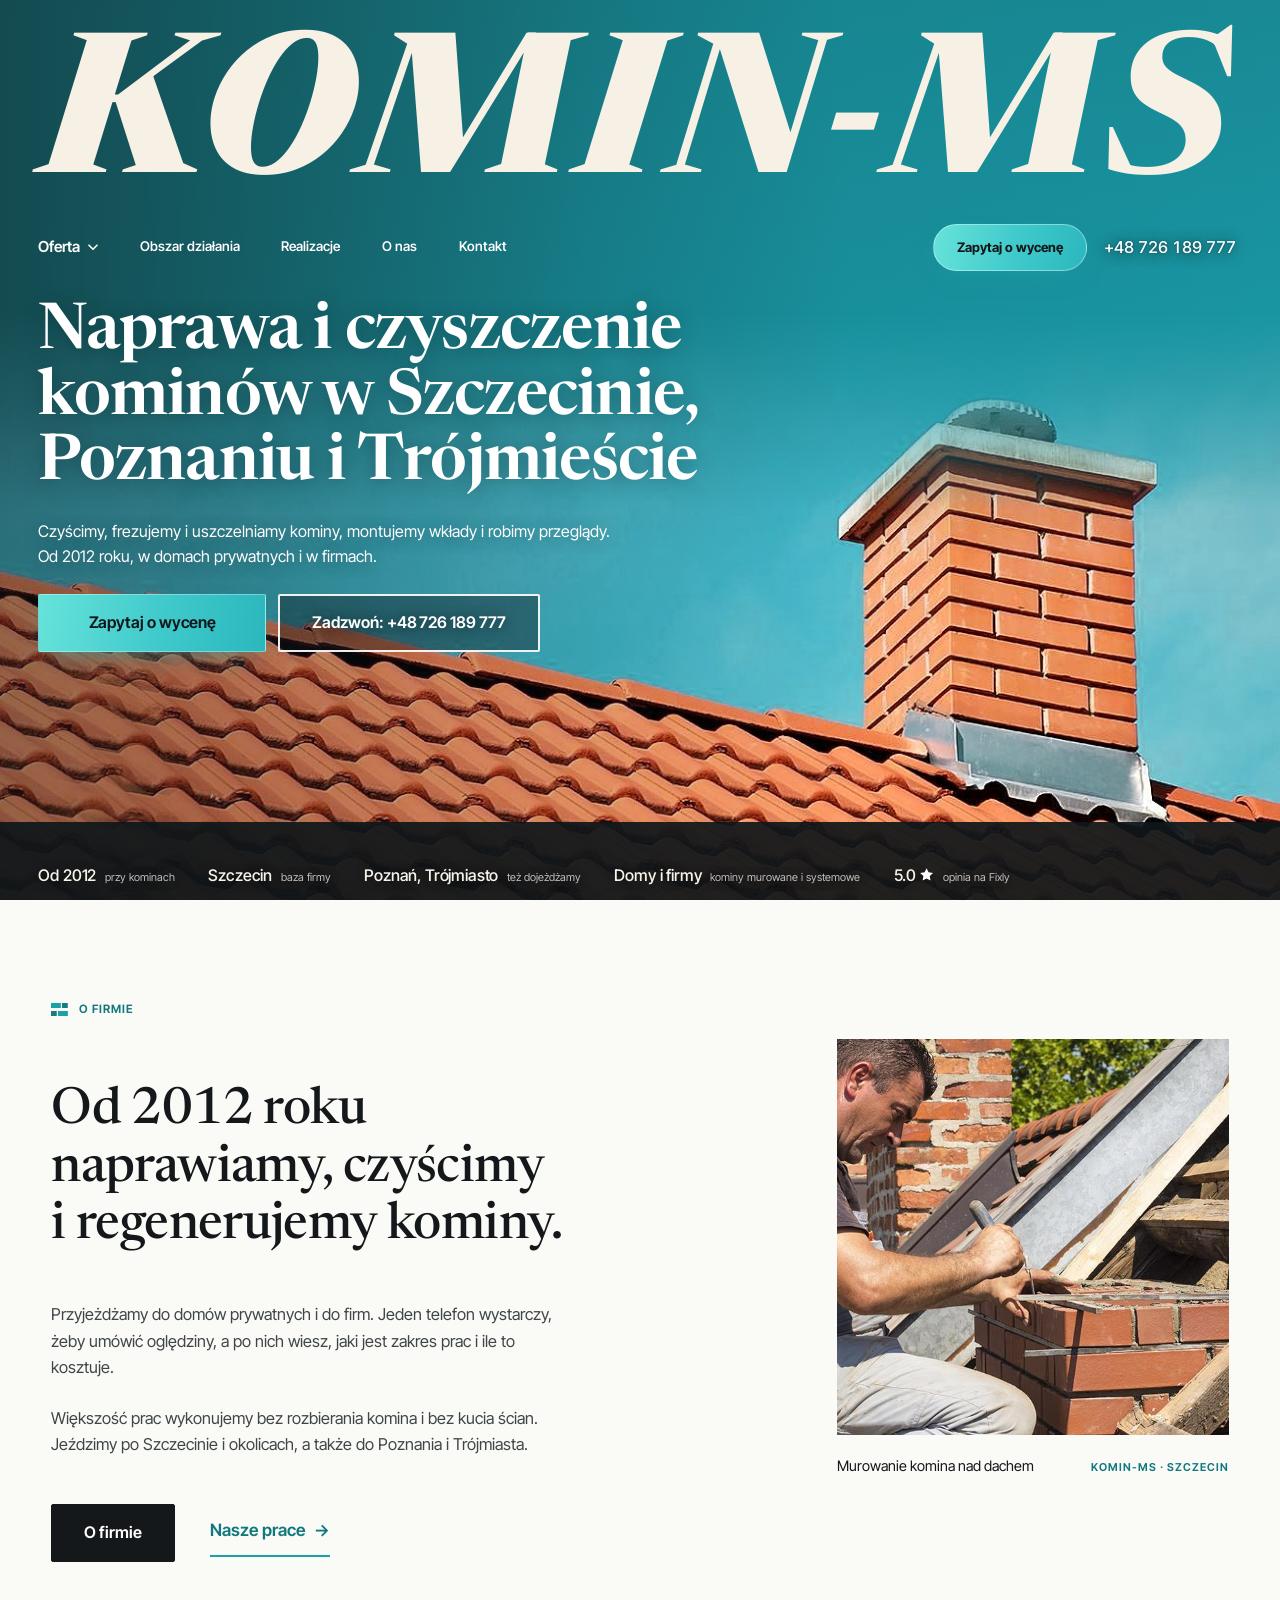
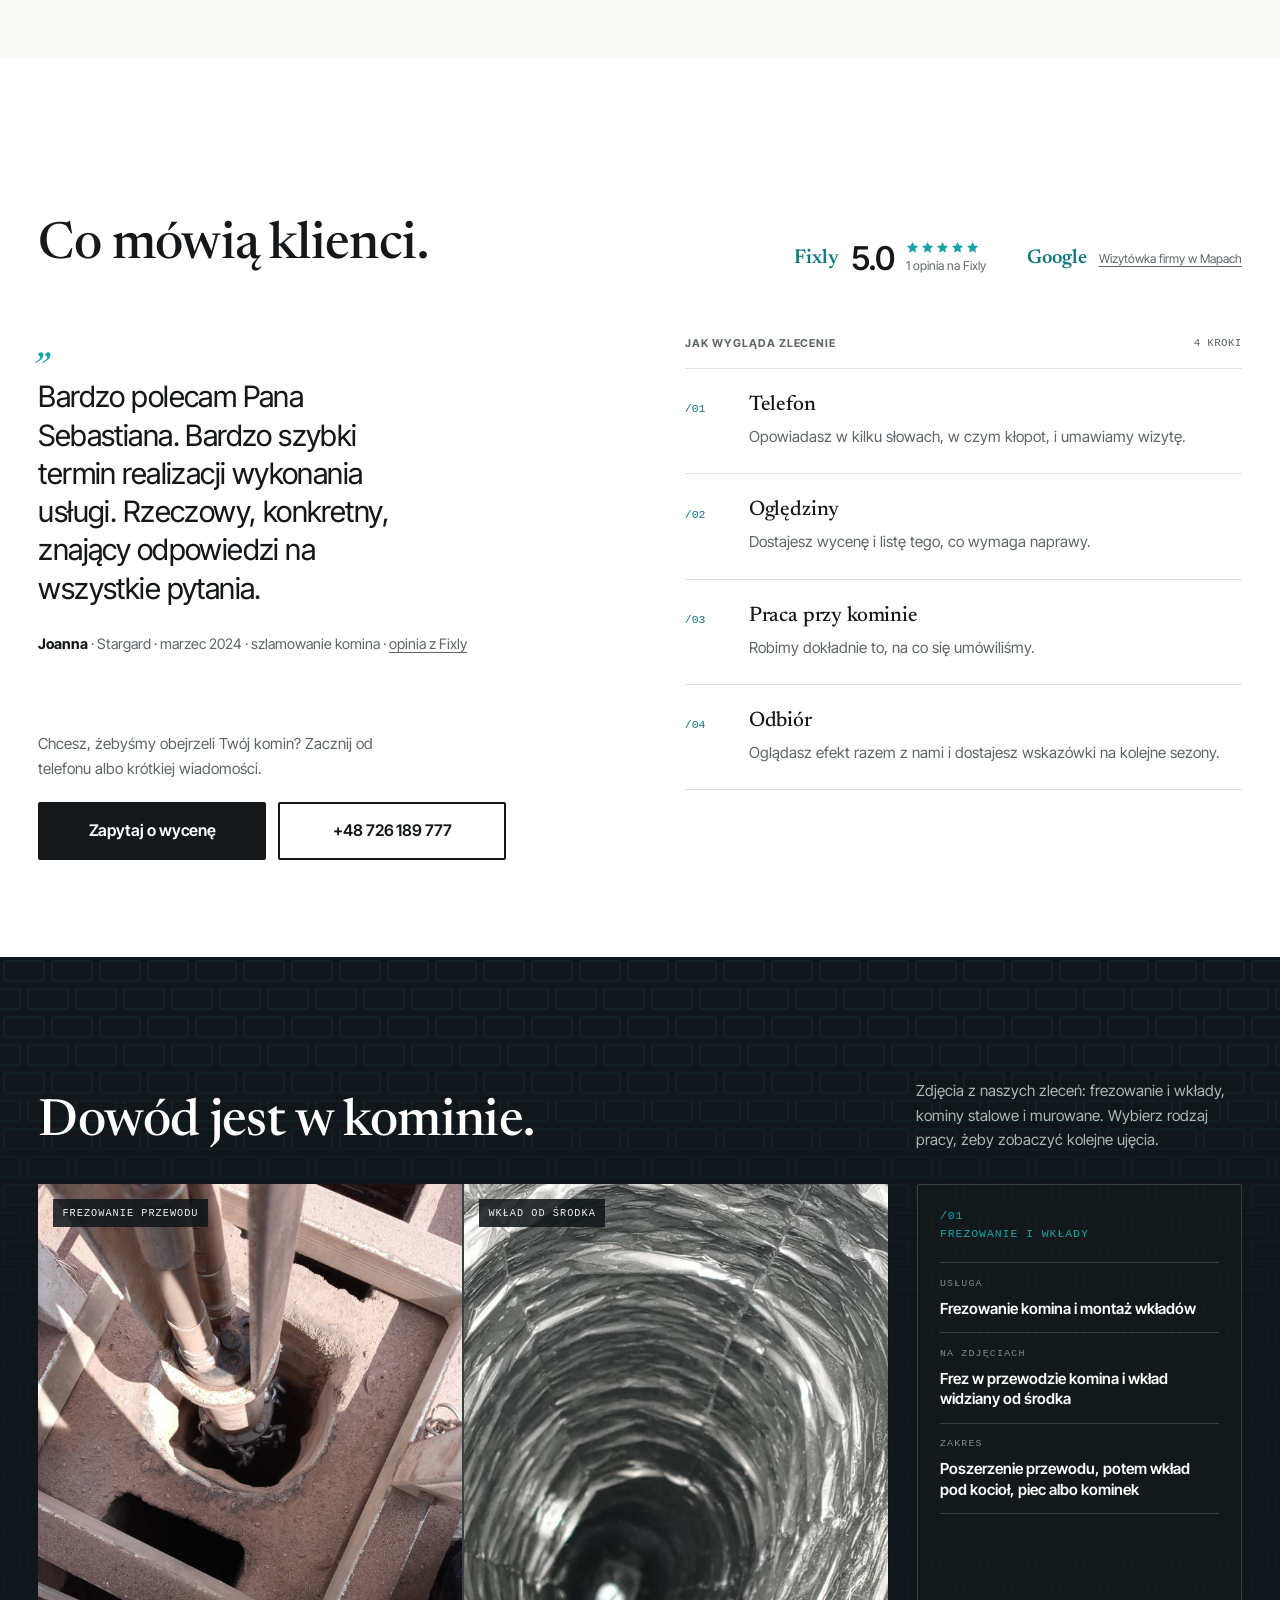
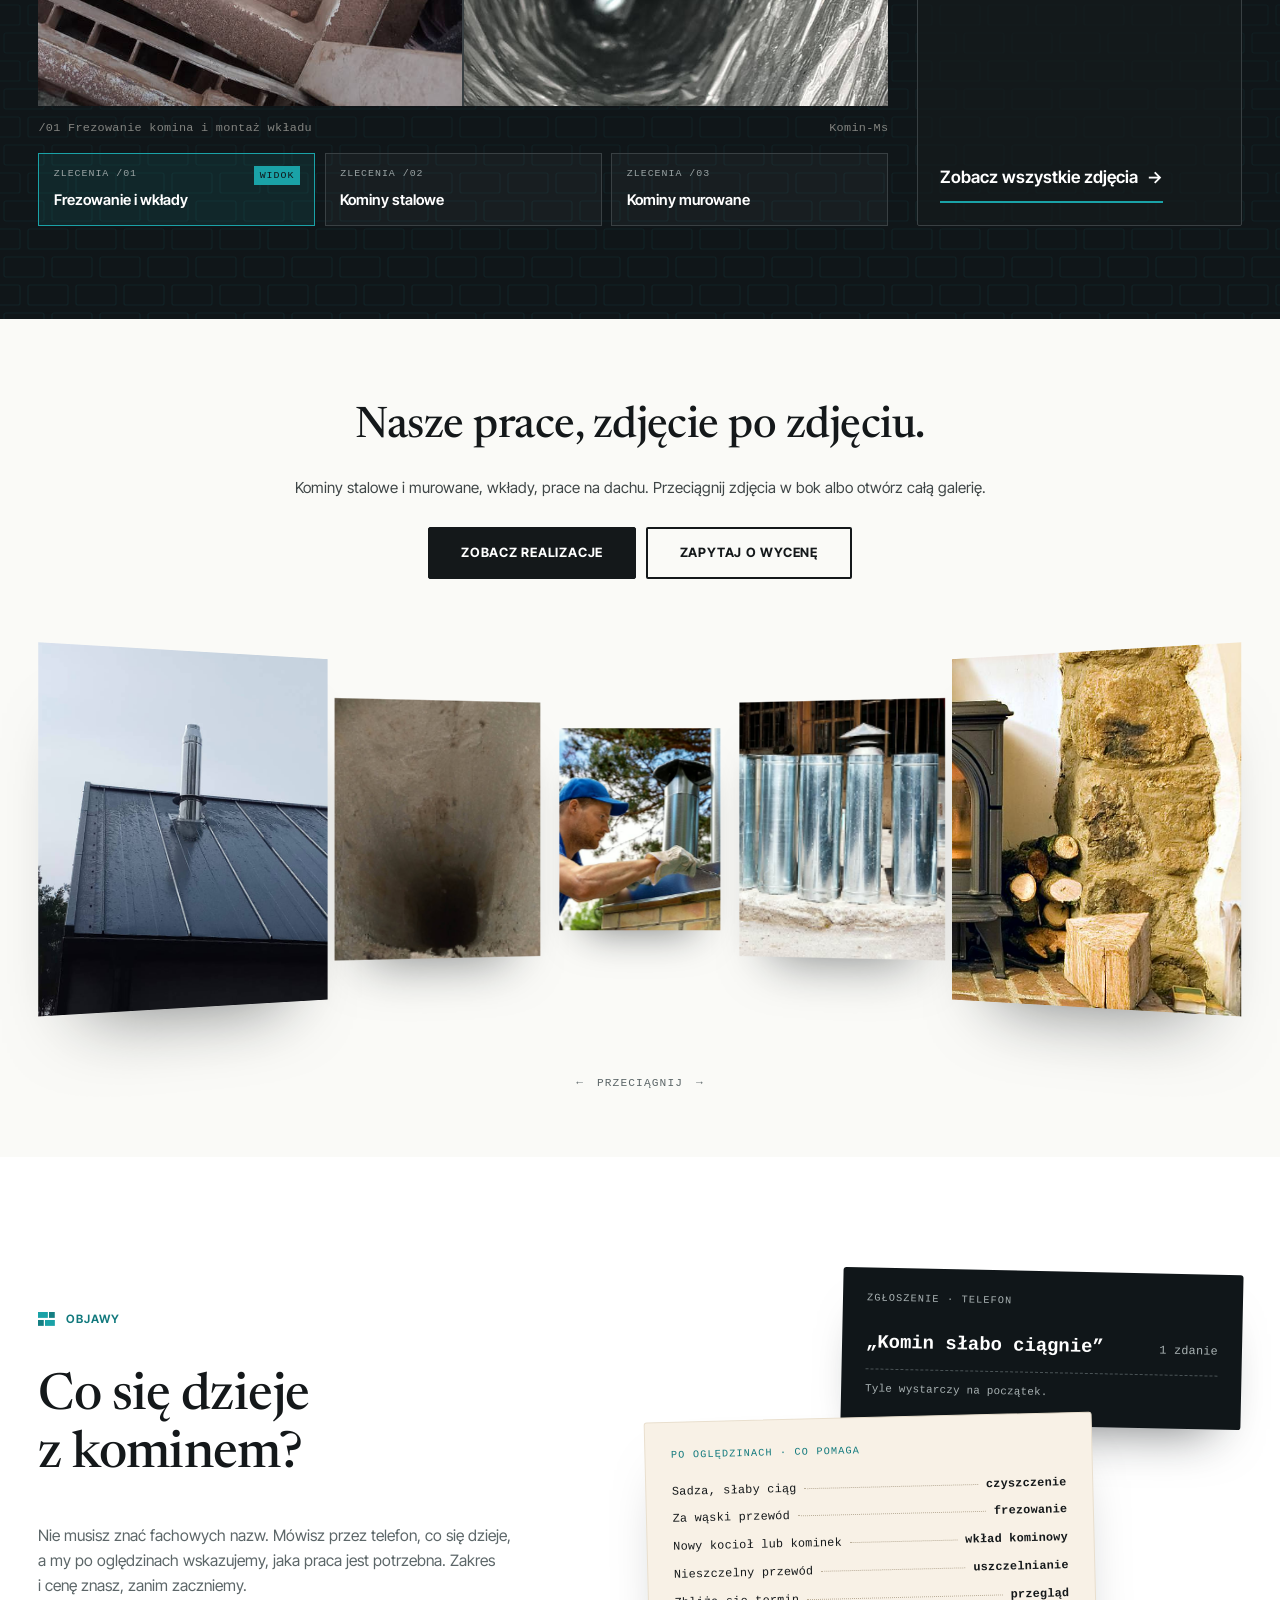
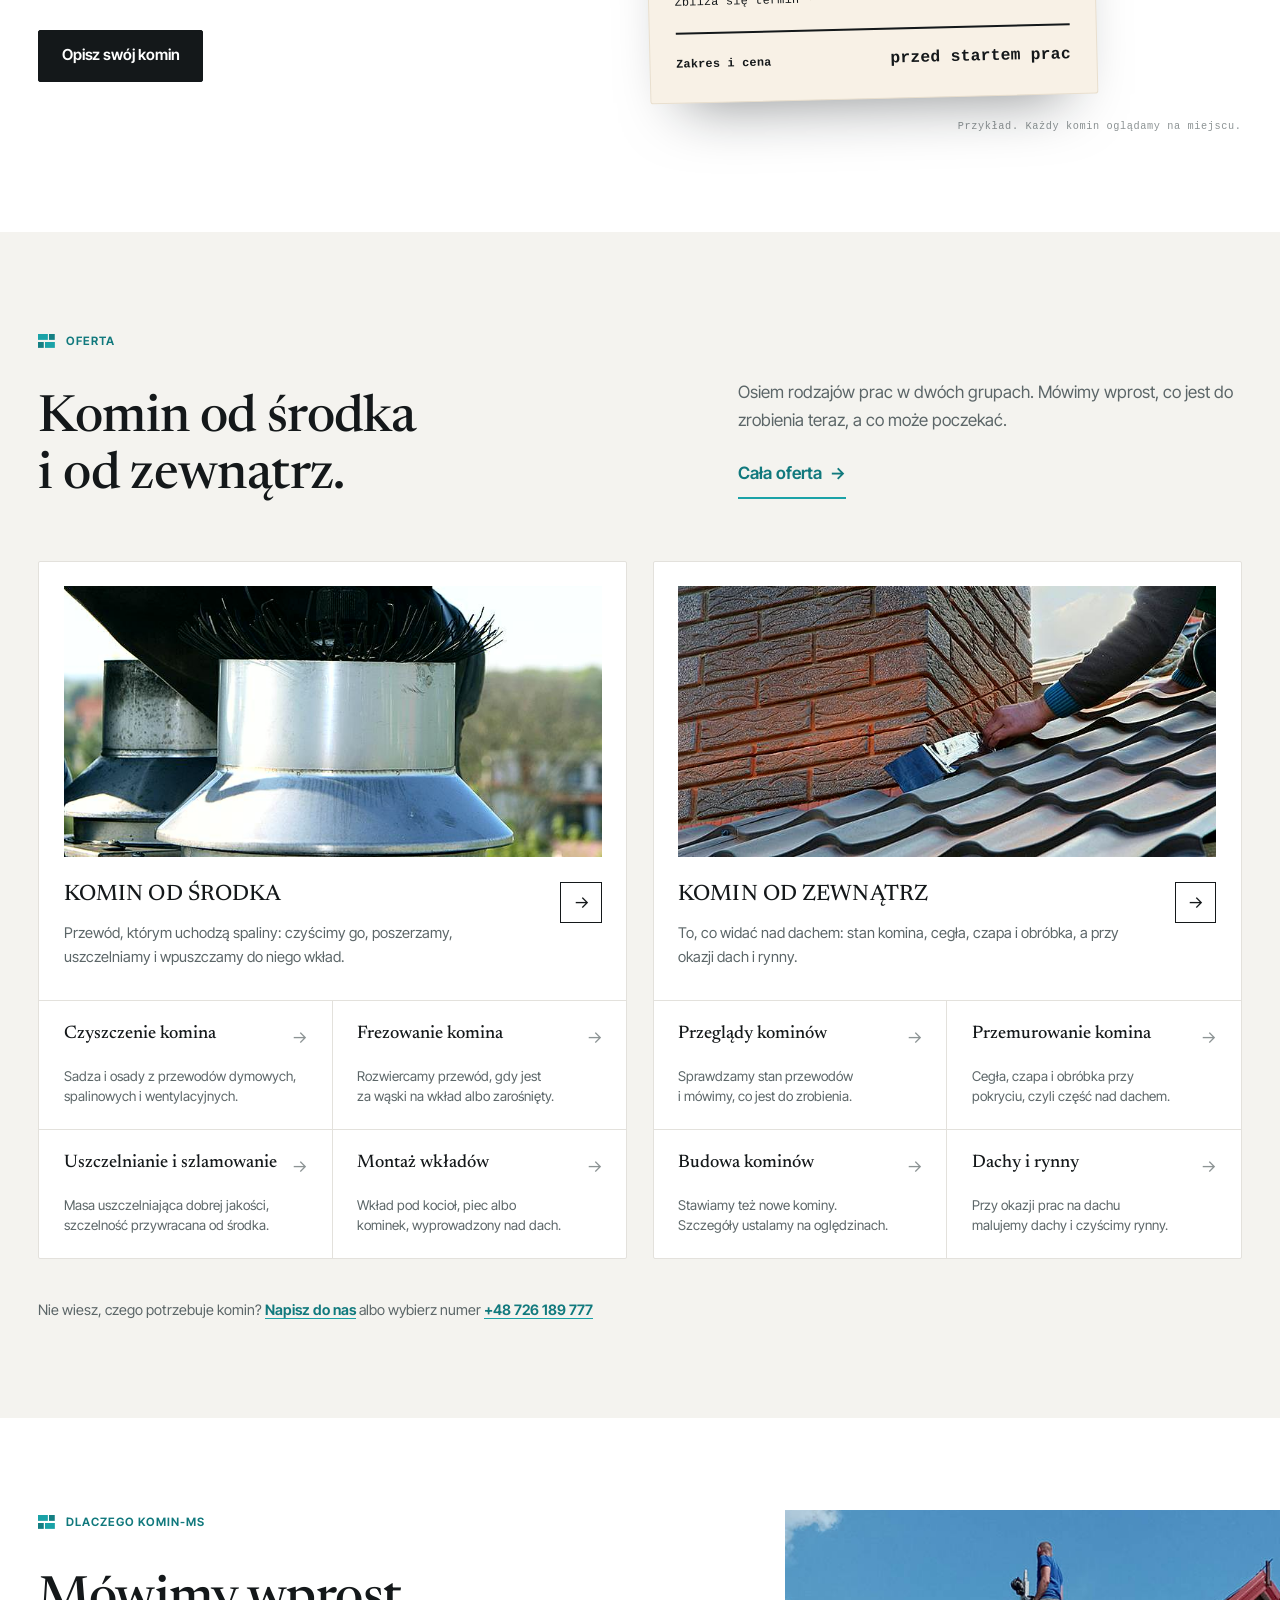
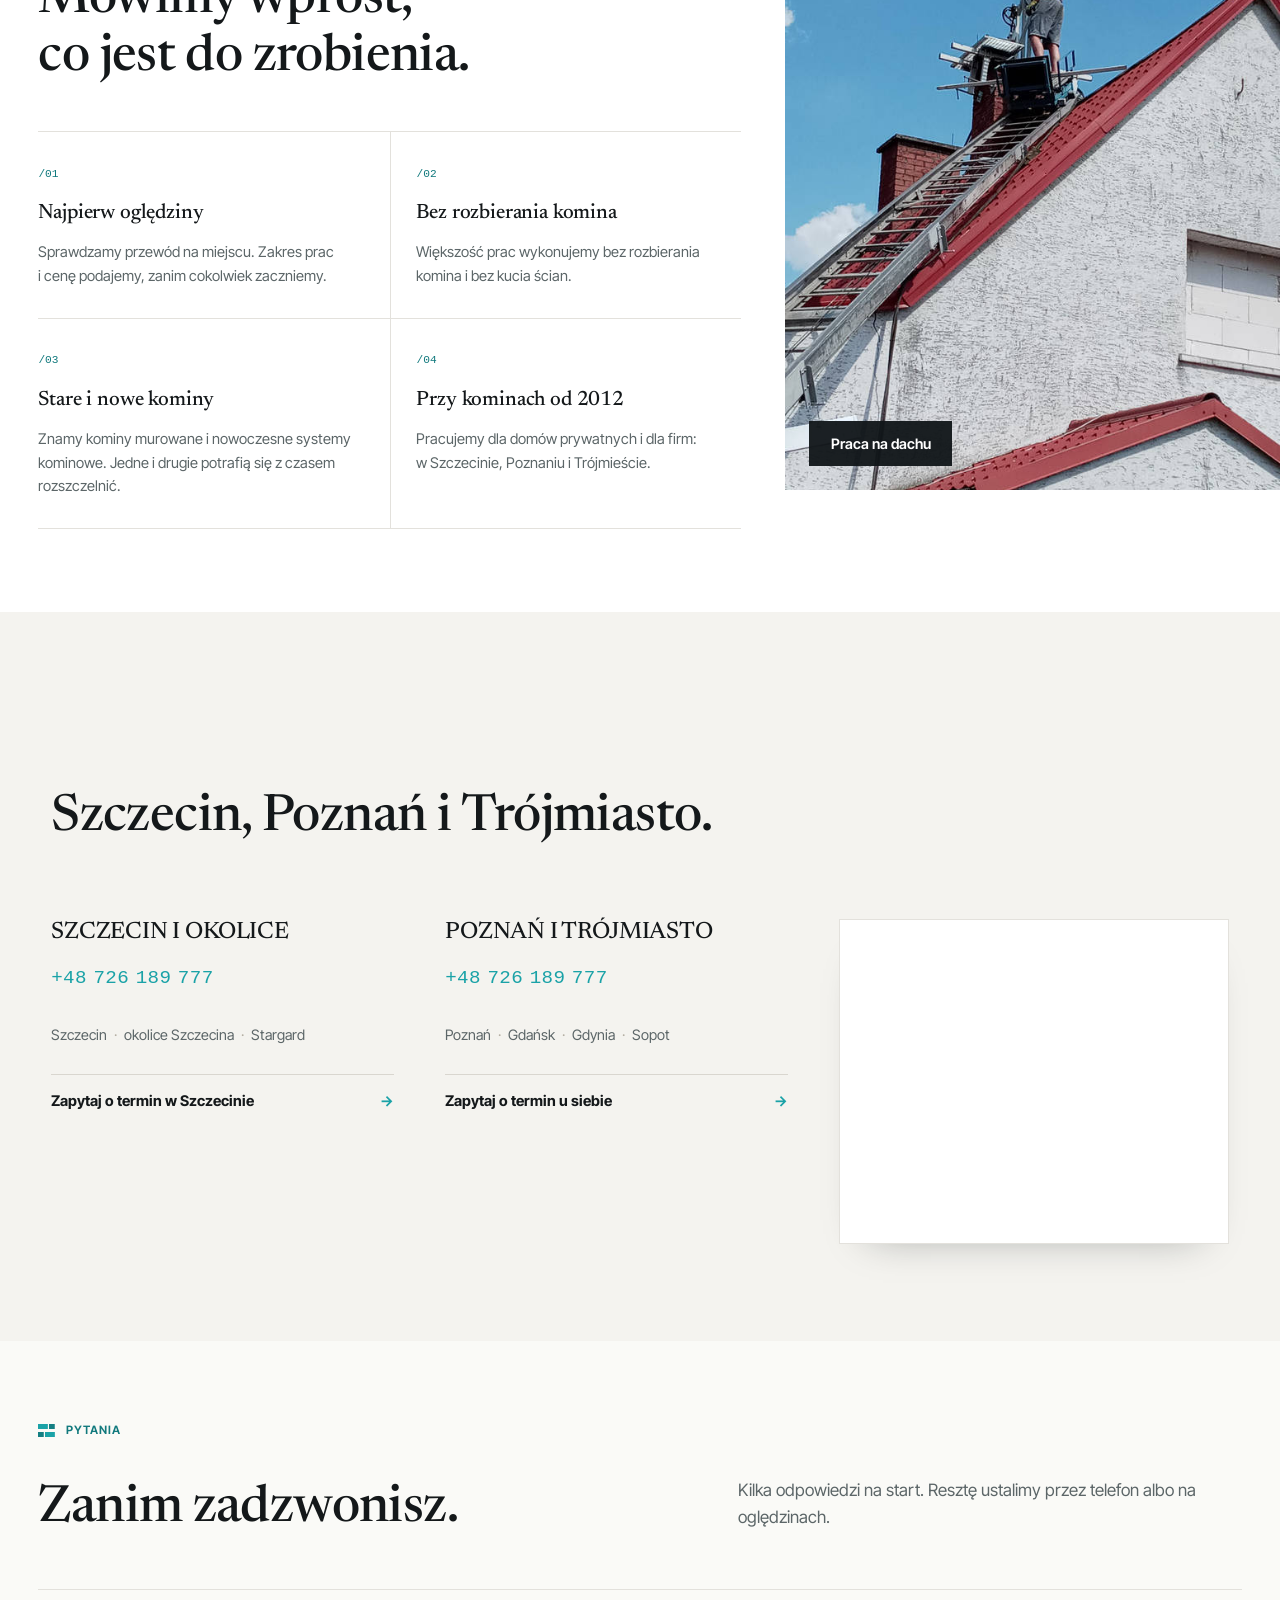
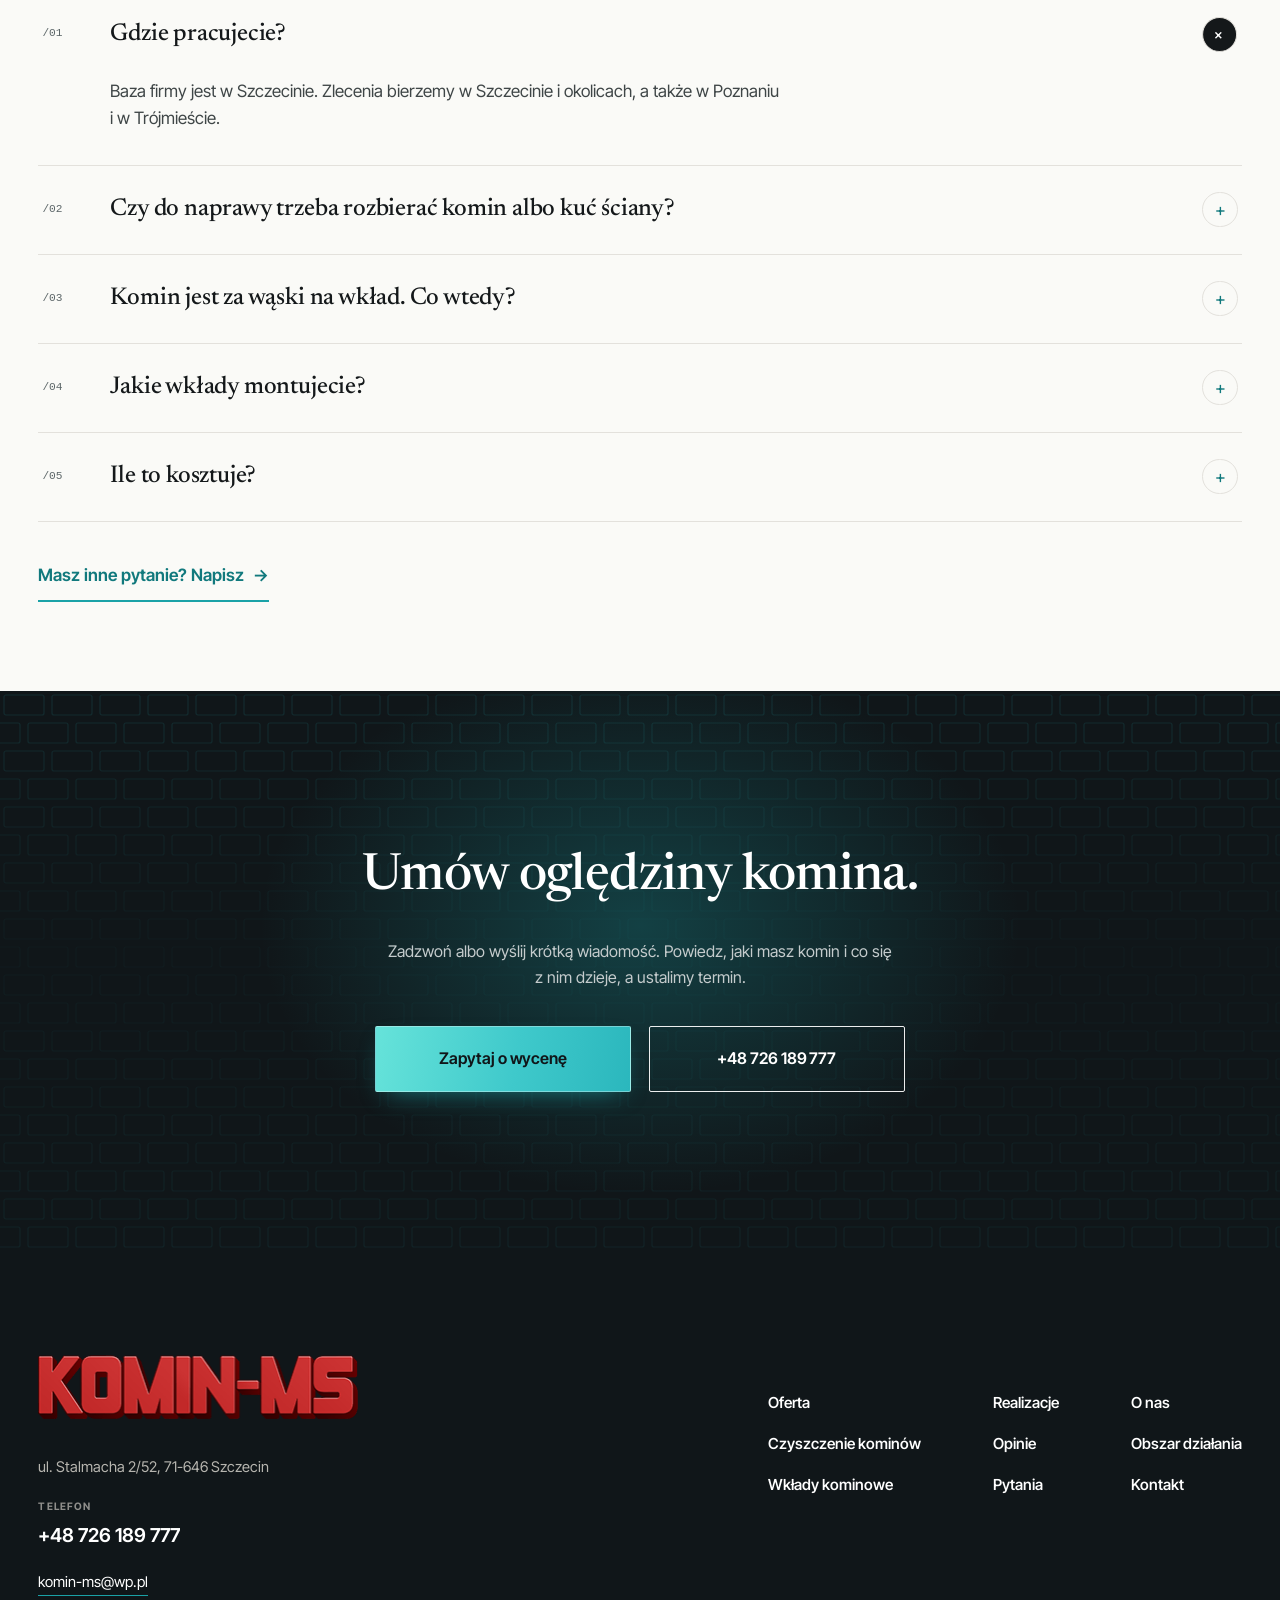
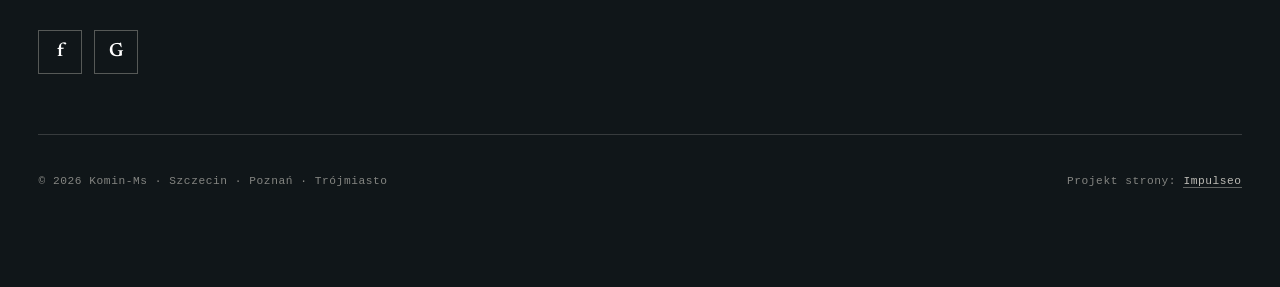
==== commit 3d3d27c1: "[claude-edit][cmt:762ce02f-e46a-477f-91c4-9f24dd82a6d1] Demo 1:1 w stylu swellroofing.com: wielki zn" ====
--- a/index.html
+++ b/index.html
@@ -3,7 +3,7 @@
 <head>
 <meta charset="UTF-8">
 <meta name="viewport" content="width=device-width, initial-scale=1.0">
-<title>Komin-Ms - naprawa i czyszczenie kominów · Szczecin</title>
+<title>Komin-Ms - naprawa i czyszczenie kominów · Szczecin</title>
 <meta name="description" content="Komin-Ms, Szczecin. Czyszczenie, frezowanie, uszczelnianie i szlamowanie kominów, montaż wkładów kominowych, przeglądy. Domy prywatne i firmy. Tel. 726 189 777.">
 <link rel="canonical" href="https://impulseo-pl.github.io/komin-ms/">
 <meta name="robots" content="noindex, nofollow">
@@ -17,206 +17,380 @@
 <meta property="og:image:width" content="1200">
 <meta property="og:image:height" content="630">
 <meta name="twitter:card" content="summary_large_image">
+<meta name="theme-color" content="#101619">
 <script type="application/ld+json">{"@context": "https://schema.org", "@type": "LocalBusiness", "name": "Komin-Ms", "url": "https://impulseo-pl.github.io/komin-ms/", "telephone": "+48726189777", "image": "https://impulseo-pl.github.io/komin-ms/img/og.jpg", "areaServed": "Szczecin", "sameAs": ["https://www.facebook.com/575456605868952", "https://www.google.com/maps/place/Komin-Ms/@53.44915,14.574339,17z/data=!4m6!3m5!1s0x4700d67212222bbf:0x6a33945247b6e052!8m2!3d53.44915!4d14.574339"]}</script>
 <link rel="preconnect" href="https://fonts.googleapis.com">
 <link rel="preconnect" href="https://fonts.gstatic.com" crossorigin>
-<link href="https://fonts.googleapis.com/css2?family=Space+Grotesk:wght@500;600;700&family=DM+Sans:opsz,wght@9..40,400;9..40,500;9..40,600&display=swap" rel="stylesheet">
-<link rel="stylesheet" href="assets/styles.css?v=c143c9d4">
+<link href="https://fonts.googleapis.com/css2?family=Inter+Tight:wght@400;500;600;700&family=Newsreader:ital,opsz,wght@0,6..72,400;0,6..72,500;0,6..72,600;1,6..72,800&display=swap" rel="stylesheet">
+<link rel="stylesheet" href="assets/styles.css?v=20261117b">
+<meta name="nb-deploy" content="566d524d00af">
 </head>
 <body>
-
-<header class="nav">
-  <div class="wrap nav-inner">
-    <a class="brand brand-has-logo" href="index.html"><img class="brand-logo" src="img/logo.png" alt="Komin-Ms" width="321" height="64" decoding="async"></a>
-    <nav class="nav-links">
-      <a href="oferta.html">Oferta</a>
-      <a href="realizacje.html">Realizacje</a>
-      <a href="o-nas.html">O nas</a>
-      <a href="kontakt.html">Kontakt</a>
-      <a href="tel:+48726189777" class="btn btn-accent">Zadzwoń +48 726 189 777</a>
-    </nav>
-    <button class="nav-toggle" aria-label="Menu"><span></span><span></span><span></span></button>
-  </div>
+<a class="skip" href="#tresc">Przejdź do treści</a>
+<header class="fh is-off" data-float="1">
+<a class="fh-logo nav-logo" href="index.html" aria-label="Komin-Ms - strona główna"><img src="img/logo.png" alt="Komin-Ms" width="321" height="64"></a>
+<nav class="nv" aria-label="Główne, pasek">
+<div class="nv-drop">
+<a class="nv-sum" href="oferta.html">Oferta <svg width="10" height="7" viewBox="0 0 10 7" fill="none" aria-hidden="true"><path d="M1 1.2l4 4 4-4" stroke="currentColor" stroke-width="1.6" stroke-linecap="round" stroke-linejoin="round"/></svg></a>
+<div class="nv-panel">
+<div class="nv-panel-head"><div><span>Oferta</span><strong>Komin od środka i&nbsp;od zewnątrz</strong></div><a class="nv-panel-all" href="oferta.html">Cała oferta &rarr;</a></div>
+<div class="nv-panel-cols">
+<div><a class="nv-cat" href="oferta.html#od-srodka">Komin od środka<small>Przewód dymowy, spalinowy, wentylacyjny</small></a><a class="nv-sub" href="oferta.html#czyszczenie">Czyszczenie komina<i aria-hidden="true">&rarr;</i></a><a class="nv-sub" href="oferta.html#frezowanie">Frezowanie komina<i aria-hidden="true">&rarr;</i></a><a class="nv-sub" href="oferta.html#uszczelnianie">Uszczelnianie i&nbsp;szlamowanie<i aria-hidden="true">&rarr;</i></a><a class="nv-sub" href="oferta.html#wklady">Montaż wkładów<i aria-hidden="true">&rarr;</i></a></div>
+<div><a class="nv-cat" href="oferta.html#od-zewnatrz">Komin od zewnątrz<small>Nad dachem i&nbsp;na dachu</small></a><a class="nv-sub" href="oferta.html#przeglady">Przeglądy kominów<i aria-hidden="true">&rarr;</i></a><a class="nv-sub" href="oferta.html#przemurowanie">Przemurowanie komina<i aria-hidden="true">&rarr;</i></a><a class="nv-sub" href="oferta.html#budowa">Budowa kominów<i aria-hidden="true">&rarr;</i></a><a class="nv-sub" href="oferta.html#dachy">Dachy i&nbsp;rynny<i aria-hidden="true">&rarr;</i></a></div>
+</div>
+</div>
+</div>
+<a class="nv-a" href="index.html#obszar">Obszar działania</a>
+<a class="nv-a" href="realizacje.html">Realizacje</a>
+<a class="nv-a" href="o-nas.html">O&nbsp;nas</a>
+<a class="nv-a" href="kontakt.html">Kontakt</a>
+</nav>
+<a class="pill" href="kontakt.html#formularz">Zapytaj o&nbsp;wycenę</a>
+<a class="fh-tel" href="tel:+48726189777" aria-label="Telefon +48 726 189 777"><span>+48 726 189 777</span></a>
+<details class="mnav">
+<summary><span class="mnav-ico" aria-hidden="true"><i></i><i></i></span>Menu</summary>
+<div class="mnav-panel">
+<div class="mnav-meta"><span>Nawigacja</span><a href="tel:+48726189777">+48 726 189 777</a></div>
+<a class="mnav-l" href="oferta.html">Oferta <i aria-hidden="true">&rarr;</i></a>
+<div class="mnav-g"><b>Komin od środka</b><a class="mnav-s" href="oferta.html#czyszczenie">Czyszczenie komina</a><a class="mnav-s" href="oferta.html#frezowanie">Frezowanie komina</a><a class="mnav-s" href="oferta.html#uszczelnianie">Uszczelnianie i&nbsp;szlamowanie</a><a class="mnav-s" href="oferta.html#wklady">Montaż wkładów</a><b>Komin od zewnątrz</b><a class="mnav-s" href="oferta.html#przeglady">Przeglądy kominów</a><a class="mnav-s" href="oferta.html#przemurowanie">Przemurowanie komina</a><a class="mnav-s" href="oferta.html#budowa">Budowa kominów</a><a class="mnav-s" href="oferta.html#dachy">Dachy i&nbsp;rynny</a></div>
+<a class="mnav-l" href="index.html#obszar">Obszar działania <i aria-hidden="true">&rarr;</i></a>
+<a class="mnav-l" href="realizacje.html">Realizacje <i aria-hidden="true">&rarr;</i></a>
+<a class="mnav-l" href="o-nas.html">O&nbsp;nas <i aria-hidden="true">&rarr;</i></a>
+<a class="mnav-l" href="kontakt.html">Kontakt <i aria-hidden="true">&rarr;</i></a>
+<a class="btn btn--teal" href="kontakt.html#formularz">Zapytaj o&nbsp;wycenę</a>
+</div>
+</details>
 </header>
-
-<main>
-<section class="hero-fach">
-  <img class="hf-photo" src="img/hero.jpg" fetchpriority="high" alt="Komin-Ms" width="1852" height="466">
-  <div class="hf-panel">
-    <div class="hf-inner">
-      <span class="hf-kicker">Usługi kominiarskie · Szczecin · od 2012</span>
-      <h1 class="hf-title">Dbamy o kominy, <em>żeby ciągnęły bez obaw</em></h1>
-      <p class="hf-lead">Czyścimy, frezujemy i uszczelniamy kominy, montujemy wkłady i robimy przeglądy.</p>
-      <a class="hf-phone" href="tel:+48726189777"><span class="hf-phone-lab">Zadzwoń teraz</span><span class="hf-phone-num"><svg class="ico-tel" width="16" height="16" viewBox="0 0 24 24" fill="none" aria-hidden="true"><path d="M6.6 10.8a15.5 15.5 0 0 0 6.6 6.6l2.2-2.2a1 1 0 0 1 1-.24 11.4 11.4 0 0 0 3.6.58 1 1 0 0 1 1 1V20a1 1 0 0 1-1 1A17 17 0 0 1 3 4a1 1 0 0 1 1-1h3.5a1 1 0 0 1 1 1c0 1.25.2 2.46.58 3.6a1 1 0 0 1-.25 1l-2.23 2.2Z" fill="currentColor"/></svg> +48 726 189 777</span></a>
-      <div class="hf-actions">
-        <a href="kontakt.html" class="btn btn-accent">Zadzwoń <span class="arr">→</span></a>
-        <a href="tel:+48726189777" class="btn btn-ghost hf-ghost">Zadzwoń +48 726 189 777</a>
-      </div>
-      <div class="hf-trust">od 2012</div>
-    </div>
-  </div>
-</section>
-<section class="fach-promise">
-  <div class="wrap">
-    <ul class="fp-row reveal"><li>Kominy murowane i systemowe</li><li>Domy prywatne i firmy</li><li>Szczecin, Poznań, Trójmiasto</li></ul>
-  </div>
-</section>
-<section class="objawy">
-  <div class="wrap">
-    <div class="head reveal">
-      <span class="eyebrow">Z czym dzwonicie</span>
-      <h2>Co się dzieje z kominem?</h2>
-      <p>Opisz problem przez telefon. Umówimy się na oględziny i powiemy, czy wystarczy czyszczenie, czy trzeba frezować, uszczelniać albo dać wkład.</p>
-    </div>
-    <div class="obj-grid">
-      <a class="obj-tile reveal" href="kontakt.html"><span class="ot-row"><span class="ot-name">Komin słabo ciągnie</span><span class="ot-arr" aria-hidden="true">→</span></span></a>
-      <a class="obj-tile reveal" href="kontakt.html"><span class="ot-row"><span class="ot-name">Nowy kocioł albo kominek</span><span class="ot-arr" aria-hidden="true">→</span></span></a>
-      <a class="obj-tile reveal" href="kontakt.html"><span class="ot-row"><span class="ot-name">Komin za wąski na wkład</span><span class="ot-arr" aria-hidden="true">→</span></span></a>
-      <a class="obj-tile reveal" href="kontakt.html"><span class="ot-row"><span class="ot-name">Nieszczelny przewód</span><span class="ot-arr" aria-hidden="true">→</span></span></a>
-      <a class="obj-tile reveal" href="kontakt.html"><span class="ot-row"><span class="ot-name">Zbliża się przegląd</span><span class="ot-arr" aria-hidden="true">→</span></span></a>
-      <a class="obj-tile reveal" href="kontakt.html"><span class="ot-row"><span class="ot-name">Sadza i zapchany przewód</span><span class="ot-arr" aria-hidden="true">→</span></span></a>
-    </div>
-  </div>
-</section>
-<section class="gateways-band">
-  <div class="wrap">
-    <div class="gateways">
-      <a href="oferta.html" class="gateway reveal"><img src="img/g1.jpg" alt="Czyszczenie komina" loading="lazy" width="768" height="576" decoding="async"><span class="g-ttl">Czyszczenie komina</span></a>
-      <a href="oferta.html" class="gateway reveal"><img src="img/g2.jpg" alt="Frezowanie komina" loading="lazy" width="768" height="576" decoding="async"><span class="g-ttl">Frezowanie komina</span></a>
-      <a href="oferta.html" class="gateway reveal"><img src="img/g3.jpg" alt="Montaż wkładów kominowych" loading="lazy" width="768" height="576" decoding="async"><span class="g-ttl">Montaż wkładów kominowych</span></a>
-    </div>
-  </div>
-</section>
-<section class="proces proces-os fachowcy">
-  <div class="wrap proc-grid">
-    <div class="proc-side">
-      <div class="head reveal">
-        <span class="eyebrow">Jak pracujemy</span>
-        <h2>Wiesz, na czym stoisz - na każdym etapie</h2>
-        <p>Od pierwszego telefonu do odbioru roboty - krok po kroku.</p>
-      </div>
-      <div class="proc-count" aria-hidden="true"><span class="pc-cur">01</span><span class="pc-all">/ 04</span></div>
-      <div class="proc-bar" aria-hidden="true"><i></i></div>
-      <p class="proc-now" aria-hidden="true">Telefon</p>
-    </div>
-    <ol class="proces-line">
-      <li class="reveal"><span class="pno">01</span><h3>Telefon</h3><p>Mówisz, jaki masz komin i co się z nim dzieje. Ustalamy termin oględzin.</p></li>
-      <li class="reveal"><span class="pno">02</span><h3>Oględziny</h3><p>Sprawdzamy przewód na miejscu i podajemy zakres prac oraz cenę, zanim cokolwiek zaczniemy.</p></li>
-      <li class="reveal"><span class="pno">03</span><h3>Praca przy kominie</h3><p>Czyścimy, frezujemy, uszczelniamy albo montujemy wkład, zależnie od tego, co wyszło na oględzinach.</p></li>
-      <li class="reveal"><span class="pno">04</span><h3>Odbiór</h3><p>Pokazujemy, co zostało zrobione, i podpowiadamy, jak dbać o komin do następnej wizyty.</p></li>
-    </ol>
-  </div>
-</section>
-<section>
-  <div class="wrap">
-    <div class="head reveal">
-      <span class="eyebrow">Realizacje</span>
-      <h2>Przy kominach</h2>
-      <p>Wkłady stalowe, nasady, prace na dachu i kominy, którymi się zajmujemy.</p>
-    </div>
-    <div class="gallery">
-      <div class="tile t-two3 reveal"><img src="img/g4.jpg" alt="Komin-Ms" loading="lazy" width="768" height="365" decoding="async"></div>
-      <div class="tile t-third reveal"><img src="img/g10.jpg" alt="Komin-Ms" loading="lazy" width="1920" height="600" decoding="async"></div>
-      <div class="tile t-third reveal"><img src="img/g11.jpg" alt="Komin-Ms" loading="lazy" width="1920" height="600" decoding="async"></div>
-      <div class="tile t-third reveal"><img src="img/g12.jpg" alt="Komin-Ms" loading="lazy" width="1600" height="1066" decoding="async"></div>
-      <div class="tile t-third reveal"><img src="img/g13.jpg" alt="Komin-Ms" loading="lazy" width="1600" height="1068" decoding="async"></div>
-    </div>
-    <div style="margin-top:var(--space-7)" class="reveal"><a href="realizacje.html" class="btn btn-accent">Pełna galeria <span class="arr">→</span></a></div>
-  </div>
-</section>
-<section class="fach-uslugi">
-  <div class="wrap">
-    <div class="head reveal">
-      <span class="eyebrow">Co robimy</span>
-      <h2>Kominy od środka i od zewnątrz</h2>
-      <p>To, po co dzwonią do mnie najczęściej. Szczegóły i ceny niżej.</p>
-    </div>
-    <ul class="fu-list">
-      <li class="fu-row reveal"><div class="fu-name">Czyszczenie komina</div><div class="fu-desc">Usuwamy sadzę i osady z przewodów dymowych, spalinowych i wentylacyjnych, żeby spaliny uchodziły tak, jak powinny.</div><a class="fu-cta" href="kontakt.html">Wycena <span class="arr">→</span></a></li>
-      <li class="fu-row reveal"><div class="fu-name">Frezowanie komina</div><div class="fu-desc">Rozwiercamy przewód frezem, gdy jest za wąski na wkład albo zarośnięty.</div><a class="fu-cta" href="kontakt.html">Wycena <span class="arr">→</span></a></li>
-      <li class="fu-row reveal"><div class="fu-name">Montaż wkładów kominowych</div><div class="fu-desc">Wpuszczamy wkład do istniejącego komina pod kocioł, piec albo kominek i wyprowadzamy go nad dach.</div><a class="fu-cta" href="kontakt.html">Wycena <span class="arr">→</span></a></li>
-      <li class="fu-row reveal"><div class="fu-name">Uszczelnianie i szlamowanie</div><div class="fu-desc">Uszczelniamy kominy i przewody wentylacyjne masą uszczelniającą dobrej jakości.</div><a class="fu-cta" href="kontakt.html">Wycena <span class="arr">→</span></a></li>
-      <li class="fu-row reveal"><div class="fu-name">Przeglądy kominów</div><div class="fu-desc">Sprawdzamy stan przewodów i mówimy wprost, co jest do zrobienia teraz, a co może poczekać.</div><a class="fu-cta" href="kontakt.html">Wycena <span class="arr">→</span></a></li>
-      <li class="fu-row reveal"><div class="fu-name">Przemurowanie komina</div><div class="fu-desc">Odnawiamy zniszczoną część komina nad dachem: cegła, czapa i obróbka przy pokryciu.</div><a class="fu-cta" href="kontakt.html">Wycena <span class="arr">→</span></a></li>
-    </ul>
-    <div style="margin-top:var(--space-7)" class="reveal"><a href="oferta.html" class="btn btn-ghost">Pełna oferta <span class="arr">→</span></a></div>
-  </div>
-</section>
-<section class="stopklatka" aria-hidden="true">
-  <div class="stk-bg" style="background-image:url(img/g15.jpg)"></div>
-</section>
-<section class="opinie op-fallback">
-  <div class="wrap">
-    <div class="head center reveal">
-      <span class="eyebrow">Opinie</span>
-      <h2>Co mówią klienci</h2>
-      <p>Opinie o nas znajdziesz w naszej wizytówce Google.</p>
-    </div>
-  </div>
-</section>
-<section class="obszar">
-  <div class="wrap">
-    <div class="head center reveal">
-      <span class="eyebrow">Obszar działania</span>
-      <h2>Dojeżdżamy do Ciebie</h2>
-    </div>
-    <p class="obszar-txt reveal" style="text-align:center;max-width:60ch;margin:0 auto 1.4rem">Baza w Szczecinie, ul. Stalmacha 2/52. Pracujemy w Szczecinie i okolicach, a także w Poznaniu i w Trójmieście. Zapytaj o swoją miejscowość przez telefon.</p>
-    <ul class="obszar-list reveal"><li class="is-home">Szczecin</li><li>+ okolice</li></ul>
-    <div class="obszar-mapa reveal" style="margin-top:var(--space-7)">
-      <iframe title="Obszar działania - Szczecin i okolice" src="https://maps.google.com/maps?q=53.44915%2C14.574339&amp;z=11&amp;output=embed" loading="lazy" referrerpolicy="no-referrer-when-downgrade" style="width:100%;height:clamp(280px,38vh,420px);border:0;display:block;border-radius:var(--r-md)"></iframe>
-    </div>
-  </div>
-</section>
-<section class="cta">
-  <div class="wrap">
-    <div class="reveal">
-      <span class="eyebrow">Współpraca</span>
-      <h2>Potrzebujesz fachowca? Wycenimy za darmo.</h2>
-      <p>Napisz, co jest do zrobienia - obejrzymy na miejscu i wycenimy. Bez zobowiązań.</p>
-    </div>
-    <div class="cta-actions reveal">
-      <a href="kontakt.html" class="btn btn-light">Zadzwoń <span class="arr">→</span></a>
-      <a href="tel:+48726189777" class="btn btn-ghost btn-ghost-cta">+48 726 189 777</a>
-    </div>
-  </div>
+<main id="tresc">
+<section class="hero">
+<div class="hero-media"><img src="img/hero.jpg" alt="Komin z cegły na dachu z czerwonej dachówki" width="1920" height="600" fetchpriority="high"></div>
+<div class="mast">
+<a class="wordmark" href="index.html" aria-label="Komin-Ms">
+<svg viewBox="0 0 1000 138" preserveAspectRatio="xMidYMid meet" role="img" aria-hidden="true"><text x="4" y="128" font-size="162" textLength="986" lengthAdjust="spacing">KOMIN-MS</text></svg>
+</a>
+<div class="mast-row">
+<nav class="nv" aria-label="Główne">
+<div class="nv-drop">
+<a class="nv-sum" href="oferta.html">Oferta <svg width="10" height="7" viewBox="0 0 10 7" fill="none" aria-hidden="true"><path d="M1 1.2l4 4 4-4" stroke="currentColor" stroke-width="1.6" stroke-linecap="round" stroke-linejoin="round"/></svg></a>
+<div class="nv-panel">
+<div class="nv-panel-head"><div><span>Oferta</span><strong>Komin od środka i&nbsp;od zewnątrz</strong></div><a class="nv-panel-all" href="oferta.html">Cała oferta &rarr;</a></div>
+<div class="nv-panel-cols">
+<div><a class="nv-cat" href="oferta.html#od-srodka">Komin od środka<small>Przewód dymowy, spalinowy, wentylacyjny</small></a><a class="nv-sub" href="oferta.html#czyszczenie">Czyszczenie komina<i aria-hidden="true">&rarr;</i></a><a class="nv-sub" href="oferta.html#frezowanie">Frezowanie komina<i aria-hidden="true">&rarr;</i></a><a class="nv-sub" href="oferta.html#uszczelnianie">Uszczelnianie i&nbsp;szlamowanie<i aria-hidden="true">&rarr;</i></a><a class="nv-sub" href="oferta.html#wklady">Montaż wkładów<i aria-hidden="true">&rarr;</i></a></div>
+<div><a class="nv-cat" href="oferta.html#od-zewnatrz">Komin od zewnątrz<small>Nad dachem i&nbsp;na dachu</small></a><a class="nv-sub" href="oferta.html#przeglady">Przeglądy kominów<i aria-hidden="true">&rarr;</i></a><a class="nv-sub" href="oferta.html#przemurowanie">Przemurowanie komina<i aria-hidden="true">&rarr;</i></a><a class="nv-sub" href="oferta.html#budowa">Budowa kominów<i aria-hidden="true">&rarr;</i></a><a class="nv-sub" href="oferta.html#dachy">Dachy i&nbsp;rynny<i aria-hidden="true">&rarr;</i></a></div>
+</div>
+</div>
+</div>
+<a class="nv-a" href="index.html#obszar">Obszar działania</a>
+<a class="nv-a" href="realizacje.html">Realizacje</a>
+<a class="nv-a" href="o-nas.html">O&nbsp;nas</a>
+<a class="nv-a" href="kontakt.html">Kontakt</a>
+</nav>
+<div class="nv-acts">
+<a class="pill" href="kontakt.html#formularz">Zapytaj o&nbsp;wycenę</a>
+<a class="nv-tel" href="tel:+48726189777">+48 726 189 777</a>
+</div>
+</div>
+</div>
+<div class="hero-copy">
+<h1>Naprawa i&nbsp;czyszczenie kominów w&nbsp;Szczecinie, Poznaniu i&nbsp;Trójmieście</h1>
+<p class="hero-lead">Czyścimy, frezujemy i&nbsp;uszczelniamy kominy, montujemy wkłady i&nbsp;robimy przeglądy. Od 2012 roku, w&nbsp;domach prywatnych i&nbsp;w firmach.</p>
+<div class="hero-btns">
+<a class="btn btn--teal" href="kontakt.html#formularz">Zapytaj o&nbsp;wycenę</a>
+<a class="btn btn--line" href="tel:+48726189777">Zadzwoń: +48 726 189 777</a>
+</div>
+</div>
+<div class="trust"><div class="trust-in"><div class="tf"><span class="k">Od 2012</span><span class="v">przy kominach</span></div><div class="tf"><span class="k">Szczecin</span><span class="v">baza firmy</span></div><div class="tf"><span class="k">Poznań, Trójmiasto</span><span class="v">też dojeżdżamy</span></div><div class="tf"><span class="k">Domy i&nbsp;firmy</span><span class="v">kominy murowane i&nbsp;systemowe</span></div><a class="tf" href="https://fixly.pl/profil/komin-ms" target="_blank" rel="noopener"><span class="k">5.0 <svg viewBox="0 0 20 20" fill="currentColor" aria-hidden="true"><path d="M10 1.6l2.6 5.4 5.9.8-4.3 4.1 1 5.9L10 15l-5.2 2.8 1-5.9L1.5 7.8l5.9-.8z"/></svg></span><span class="v">opinia na Fixly</span></a></div></div>
+</section>
+
+<section class="sec about" id="o-firmie">
+<div class="about-row wrap">
+<div>
+<p class="eb" data-rv>O&nbsp;firmie</p>
+<h2 data-rv>Od 2012 roku naprawiamy, czyścimy i&nbsp;regenerujemy kominy.</h2>
+<div class="about-txt" data-rv>
+<p>Przyjeżdżamy do domów prywatnych i&nbsp;do firm. Jeden telefon wystarczy, żeby umówić oględziny, a&nbsp;po nich wiesz, jaki jest zakres prac i&nbsp;ile to kosztuje.</p>
+<p>Większość prac wykonujemy bez rozbierania komina i&nbsp;bez kucia ścian. Jeździmy po Szczecinie i&nbsp;okolicach, a&nbsp;także do Poznania i&nbsp;Trójmiasta.</p>
+</div>
+<div class="about-acts" data-rv>
+<a class="btn btn--ink" href="o-nas.html">O&nbsp;firmie</a>
+<a class="lnk" href="realizacje.html">Nasze prace <span class="ar" aria-hidden="true">&rarr;</span></a>
+</div>
+</div>
+<figure class="about-fig" data-rv>
+<div class="ph"><img src="img/about.jpg" alt="Murowanie komina nad dachem" width="768" height="576" decoding="async"></div>
+<figcaption class="cap"><span>Murowanie komina nad dachem</span><b>Komin-Ms · Szczecin</b></figcaption>
+</figure>
+</div>
+</section>
+
+<section class="sec sec--white" id="opinie">
+<div class="shell wrap">
+<div class="rv-head">
+<div>
+<p class="eb" data-rv>Opinie</p>
+<h2 data-rv>Co mówią klienci.</h2>
+</div>
+<div class="rate" data-rv>
+<a class="rate-item" href="https://fixly.pl/profil/komin-ms" target="_blank" rel="noopener"><span class="rate-src">Fixly</span><span class="rate-num">5.0</span><span class="rate-meta"><span class="stars" role="img" aria-label="5 na 5"><svg viewBox="0 0 20 20" fill="currentColor" aria-hidden="true"><path d="M10 1.6l2.6 5.4 5.9.8-4.3 4.1 1 5.9L10 15l-5.2 2.8 1-5.9L1.5 7.8l5.9-.8z"/></svg><svg viewBox="0 0 20 20" fill="currentColor" aria-hidden="true"><path d="M10 1.6l2.6 5.4 5.9.8-4.3 4.1 1 5.9L10 15l-5.2 2.8 1-5.9L1.5 7.8l5.9-.8z"/></svg><svg viewBox="0 0 20 20" fill="currentColor" aria-hidden="true"><path d="M10 1.6l2.6 5.4 5.9.8-4.3 4.1 1 5.9L10 15l-5.2 2.8 1-5.9L1.5 7.8l5.9-.8z"/></svg><svg viewBox="0 0 20 20" fill="currentColor" aria-hidden="true"><path d="M10 1.6l2.6 5.4 5.9.8-4.3 4.1 1 5.9L10 15l-5.2 2.8 1-5.9L1.5 7.8l5.9-.8z"/></svg><svg viewBox="0 0 20 20" fill="currentColor" aria-hidden="true"><path d="M10 1.6l2.6 5.4 5.9.8-4.3 4.1 1 5.9L10 15l-5.2 2.8 1-5.9L1.5 7.8l5.9-.8z"/></svg></span><span>1 opinia na Fixly</span></span></a>
+<a class="rate-item" href="https://www.google.com/maps/place/Komin-Ms/@53.44915,14.574339,17z/data=!4m6!3m5!1s0x4700d67212222bbf:0x6a33945247b6e052!8m2!3d53.44915!4d14.574339" target="_blank" rel="noopener"><span class="rate-src">Google</span><span class="rate-meta"><u>Wizytówka firmy w&nbsp;Mapach</u></span></a>
+</div>
+</div>
+<div class="rv-body">
+<div data-rv>
+<span class="rv-mark" aria-hidden="true">&bdquo;</span>
+<blockquote class="rv-quote">Bardzo polecam Pana Sebastiana. Bardzo szybki termin realizacji wykonania usługi. Rzeczowy, konkretny, znający odpowiedzi na wszystkie pytania.</blockquote>
+<p class="rv-by"><strong>Joanna</strong> · Stargard · marzec 2024 · szlamowanie komina · <a href="https://fixly.pl/profil/komin-ms" target="_blank" rel="noopener">opinia z&nbsp;Fixly</a></p>
+<div class="rv-cta">
+<p>Chcesz, żebyśmy obejrzeli Twój komin? Zacznij od telefonu albo krótkiej wiadomości.</p>
+<div class="hero-btns">
+<a class="btn btn--ink" href="kontakt.html#formularz">Zapytaj o&nbsp;wycenę</a>
+<a class="btn btn--frame" href="tel:+48726189777">+48 726 189 777</a>
+</div>
+</div>
+</div>
+<div data-rv style="--d:.1s">
+<div class="steps-bar"><span>Jak wygląda zlecenie</span><span>4 kroki</span></div>
+<div class="step"><span class="no">/01</span><h3>Telefon</h3><p>Opowiadasz w&nbsp;kilku słowach, w&nbsp;czym kłopot, i&nbsp;umawiamy wizytę.</p></div><div class="step"><span class="no">/02</span><h3>Oględziny</h3><p>Dostajesz wycenę i&nbsp;listę tego, co wymaga naprawy.</p></div><div class="step"><span class="no">/03</span><h3>Praca przy kominie</h3><p>Robimy dokładnie to, na co się umówiliśmy.</p></div><div class="step"><span class="no">/04</span><h3>Odbiór</h3><p>Oglądasz efekt razem z&nbsp;nami i&nbsp;dostajesz wskazówki na kolejne sezony.</p></div>
+</div>
+</div>
+</div>
+</section>
+
+<section class="sec--dark bricks on-dark proof" id="zlecenia">
+<div class="shell wrap">
+<div class="proof-head">
+<div>
+<p class="eb" data-rv>Z&nbsp;naszych zleceń</p>
+<h2 data-rv>Dowód jest w&nbsp;kominie.</h2>
+</div>
+<p data-rv>Zdjęcia z&nbsp;naszych zleceń: frezowanie i&nbsp;wkłady, kominy stalowe i&nbsp;murowane. Wybierz rodzaj pracy, żeby zobaczyć kolejne ujęcia.</p>
+</div>
+<div class="proof-grid" data-rv>
+<div>
+<div class="job" data-jobpane="wklady" id="job-wklady" role="tabpanel" aria-labelledby="tab-wklady">
+<div class="pair">
+<figure><img src="img/f8.jpg" alt="Frez z łańcuchami opuszczany do przewodu kominowego" width="600" height="800" loading="lazy" decoding="async"><figcaption>Frezowanie przewodu</figcaption></figure>
+<figure><img src="img/f5.jpg" alt="Wkład kominowy widziany od środka przewodu" width="600" height="800" loading="lazy" decoding="async"><figcaption>Wkład od środka</figcaption></figure>
+</div>
+<p class="job-cap"><span>/01 Frezowanie komina i&nbsp;montaż wkładu</span><span>Komin-Ms</span></p>
+</div>
+<div class="job" data-jobpane="stalowe" id="job-stalowe" role="tabpanel" aria-labelledby="tab-stalowe" hidden>
+<div class="pair">
+<figure><img src="img/f4.jpg" alt="Stalowe elementy kominowe na dachu płaskim" width="600" height="800" loading="lazy" decoding="async"><figcaption>Na dachu</figcaption></figure>
+<figure><img src="img/f6.jpg" alt="Stalowe przewody kominowe na elewacji kamienicy" width="600" height="800" loading="lazy" decoding="async"><figcaption>Na elewacji</figcaption></figure>
+</div>
+<p class="job-cap"><span>/02 Kominy i&nbsp;przewody stalowe</span><span>Komin-Ms</span></p>
+</div>
+<div class="job" data-jobpane="murowane" id="job-murowane" role="tabpanel" aria-labelledby="tab-murowane" hidden>
+<div class="pair">
+<figure><img src="img/f1.jpg" alt="Wysoki komin w rusztowaniu przy domu" width="600" height="800" loading="lazy" decoding="async"><figcaption>W&nbsp;rusztowaniu</figcaption></figure>
+<figure><img src="img/f2.jpg" alt="Murowany przewód kominowy widziany od środka" width="600" height="800" loading="lazy" decoding="async"><figcaption>Przewód od środka</figcaption></figure>
+</div>
+<p class="job-cap"><span>/03 Kominy murowane</span><span>Komin-Ms</span></p>
+</div>
+<div class="film" role="tablist" aria-label="Rodzaj pracy"><button class="film-b" type="button" role="tab" id="tab-wklady" aria-controls="job-wklady" aria-selected="true" data-job="wklady"><small><span>Zlecenia /01</span><em>Widok</em></small><span>Frezowanie i&nbsp;wkłady</span></button><button class="film-b" type="button" role="tab" id="tab-stalowe" aria-controls="job-stalowe" aria-selected="false" data-job="stalowe" tabindex="-1"><small><span>Zlecenia /02</span><em>Widok</em></small><span>Kominy stalowe</span></button><button class="film-b" type="button" role="tab" id="tab-murowane" aria-controls="job-murowane" aria-selected="false" data-job="murowane" tabindex="-1"><small><span>Zlecenia /03</span><em>Widok</em></small><span>Kominy murowane</span></button></div>
+</div>
+<aside class="panel">
+<div data-jobpane="wklady"><p class="panel-t">/01<br>Frezowanie i&nbsp;wkłady</p><dl><div><dt>Usługa</dt><dd>Frezowanie komina i&nbsp;montaż wkładów</dd></div><div><dt>Na zdjęciach</dt><dd>Frez w&nbsp;przewodzie komina i&nbsp;wkład widziany od środka</dd></div><div><dt>Zakres</dt><dd>Poszerzenie przewodu, potem wkład pod kocioł, piec albo kominek</dd></div></dl></div><div data-jobpane="stalowe" hidden><p class="panel-t">/02<br>Kominy stalowe</p><dl><div><dt>Usługa</dt><dd>Budowa kominów</dd></div><div><dt>Na zdjęciach</dt><dd>Stalowe przewody na dachu płaskim i&nbsp;na elewacji kamienicy</dd></div><div><dt>Zakres</dt><dd>Prace dla domów prywatnych i&nbsp;dla firm</dd></div></dl></div><div data-jobpane="murowane" hidden><p class="panel-t">/03<br>Kominy murowane</p><dl><div><dt>Usługa</dt><dd>Przemurowanie i&nbsp;naprawa komina</dd></div><div><dt>Na zdjęciach</dt><dd>Komin w&nbsp;rusztowaniu i&nbsp;murowany przewód widziany od środka</dd></div><div><dt>Zakres</dt><dd>Cegła, czapa i&nbsp;obróbka przy pokryciu</dd></div></dl></div>
+<a class="lnk" href="realizacje.html">Zobacz wszystkie zdjęcia <span class="ar" aria-hidden="true">&rarr;</span></a>
+</aside>
+</div>
+</div>
+</section>
+
+<section class="ribbon-sec" id="prace">
+<div class="ribbon-copy wrap">
+<h2 data-rv>Nasze prace, zdjęcie po zdjęciu.</h2>
+<p data-rv>Kominy stalowe i&nbsp;murowane, wkłady, prace na dachu. Przeciągnij zdjęcia w&nbsp;bok albo otwórz całą galerię.</p>
+<div class="ribbon-acts" data-rv>
+<a class="btn btn--ink btn--caps" href="realizacje.html">Zobacz realizacje</a>
+<a class="btn btn--frame btn--caps" href="kontakt.html#formularz">Zapytaj o&nbsp;wycenę</a>
+</div>
+</div>
+<div class="ribbon" tabindex="0" role="group" aria-label="Zdjęcia realizacji. Strzałki w lewo i w prawo przesuwają zdjęcia."><figure class="rb"><img src="img/g1.jpg" alt="Monter przy stalowym kominie na dachu" width="768" height="576" loading="lazy" decoding="async"></figure><figure class="rb"><img src="img/g2.jpg" alt="Stalowe rury i nasady kominowe" width="768" height="576" loading="lazy" decoding="async"></figure><figure class="rb"><img src="img/g10.jpg" alt="Piec wolnostojący we wnętrzu" width="1920" height="600" loading="lazy" decoding="async"></figure><figure class="rb"><img src="img/g11.jpg" alt="Dwa kominy z cegły nad dachem" width="1920" height="600" loading="lazy" decoding="async"></figure><figure class="rb"><img src="img/f3.jpg" alt="Stalowy komin na dachu z czarnej blachy" width="600" height="800" loading="lazy" decoding="async"></figure><figure class="rb"><img src="img/f9.jpg" alt="Przewód kominowy widziany od środka" width="600" height="800" loading="lazy" decoding="async"></figure></div>
+<p class="ribbon-hint" aria-hidden="true"><span>&larr;</span> przeciągnij <span>&rarr;</span></p>
+</section>
+
+<section class="sec sec--white promo">
+<div class="shell wrap promo-row">
+<div>
+<p class="eb" data-rv>Objawy</p>
+<h2 data-rv>Co się dzieje z&nbsp;kominem?</h2>
+<p class="promo-txt" data-rv>Nie musisz znać fachowych nazw. Mówisz przez telefon, co się dzieje, a&nbsp;my po oględzinach wskazujemy, jaka praca jest potrzebna. Zakres i&nbsp;cenę znasz, zanim zaczniemy.</p>
+<div class="promo-act" data-rv><a class="btn btn--ink" href="kontakt.html#formularz">Opisz swój komin</a></div>
+</div>
+<figure class="tickets" data-rv>
+<div class="ticket ticket--dark">
+<p class="ticket-h">Zgłoszenie · telefon</p>
+<p class="ticket-one"><strong>&bdquo;Komin słabo ciągnie&rdquo;</strong><span>1 zdanie</span></p>
+<p class="ticket-note">Tyle wystarczy na początek.</p>
+</div>
+<div class="ticket ticket--paper">
+<p class="ticket-h">Po oględzinach · co pomaga</p>
+<ul>
+<li><span>Sadza, słaby ciąg</span><i></i><b>czyszczenie</b></li>
+<li><span>Za wąski przewód</span><i></i><b>frezowanie</b></li>
+<li><span>Nowy kocioł lub kominek</span><i></i><b>wkład kominowy</b></li>
+<li><span>Nieszczelny przewód</span><i></i><b>uszczelnianie</b></li>
+<li><span>Zbliża się termin</span><i></i><b>przegląd</b></li>
+</ul>
+<p class="ticket-sum"><span>Zakres i&nbsp;cena</span><strong>przed startem prac</strong></p>
+</div>
+<figcaption>Przykład. Każdy komin oglądamy na miejscu.</figcaption>
+</figure>
+</div>
+</section>
+
+<section class="sec sec--sunken" id="oferta">
+<div class="shell wrap">
+<div class="head2">
+<div>
+<p class="eb" data-rv>Oferta</p>
+<h2 data-rv>Komin od środka i&nbsp;od zewnątrz.</h2>
+</div>
+<div class="side" data-rv>
+<p>Osiem rodzajów prac w&nbsp;dwóch grupach. Mówimy wprost, co jest do zrobienia teraz, a&nbsp;co może poczekać.</p>
+<a class="lnk" href="oferta.html">Cała oferta <span class="ar" aria-hidden="true">&rarr;</span></a>
+</div>
+</div>
+<div class="gates">
+<article class="gate" data-rv>
+<a class="gate-top" href="oferta.html#od-srodka">
+<div class="gate-ph"><img src="img/g3.jpg" alt="Wylot stalowego komina podczas prac" width="768" height="576" loading="lazy" decoding="async"></div>
+<div class="gate-body"><h3>Komin od środka</h3><span class="gate-ar" aria-hidden="true">&rarr;</span><p>Przewód, którym uchodzą spaliny: czyścimy go, poszerzamy, uszczelniamy i&nbsp;wpuszczamy do niego wkład.</p></div>
+</a>
+<div class="gate-subs"><h4><a class="sub-a" href="oferta.html#czyszczenie"><strong>Czyszczenie komina</strong><i aria-hidden="true">&rarr;</i><span>Sadza i&nbsp;osady z&nbsp;przewodów dymowych, spalinowych i&nbsp;wentylacyjnych.</span></a></h4><h4><a class="sub-a" href="oferta.html#frezowanie"><strong>Frezowanie komina</strong><i aria-hidden="true">&rarr;</i><span>Rozwiercamy przewód, gdy jest za wąski na wkład albo zarośnięty.</span></a></h4><h4><a class="sub-a" href="oferta.html#uszczelnianie"><strong>Uszczelnianie i&nbsp;szlamowanie</strong><i aria-hidden="true">&rarr;</i><span>Masa uszczelniająca dobrej jakości, szczelność przywracana od środka.</span></a></h4><h4><a class="sub-a" href="oferta.html#wklady"><strong>Montaż wkładów</strong><i aria-hidden="true">&rarr;</i><span>Wkład pod kocioł, piec albo kominek, wyprowadzony nad dach.</span></a></h4></div>
+</article>
+<article class="gate" data-rv>
+<a class="gate-top" href="oferta.html#od-zewnatrz">
+<div class="gate-ph"><img src="img/g4.jpg" alt="Obróbka komina przy pokryciu dachu" width="768" height="365" loading="lazy" decoding="async"></div>
+<div class="gate-body"><h3>Komin od zewnątrz</h3><span class="gate-ar" aria-hidden="true">&rarr;</span><p>To, co widać nad dachem: stan komina, cegła, czapa i&nbsp;obróbka, a&nbsp;przy okazji dach i&nbsp;rynny.</p></div>
+</a>
+<div class="gate-subs"><h4><a class="sub-a" href="oferta.html#przeglady"><strong>Przeglądy kominów</strong><i aria-hidden="true">&rarr;</i><span>Sprawdzamy stan przewodów i&nbsp;mówimy, co jest do zrobienia.</span></a></h4><h4><a class="sub-a" href="oferta.html#przemurowanie"><strong>Przemurowanie komina</strong><i aria-hidden="true">&rarr;</i><span>Cegła, czapa i&nbsp;obróbka przy pokryciu, czyli część nad dachem.</span></a></h4><h4><a class="sub-a" href="oferta.html#budowa"><strong>Budowa kominów</strong><i aria-hidden="true">&rarr;</i><span>Stawiamy też nowe kominy. Szczegóły ustalamy na oględzinach.</span></a></h4><h4><a class="sub-a" href="oferta.html#dachy"><strong>Dachy i&nbsp;rynny</strong><i aria-hidden="true">&rarr;</i><span>Przy okazji prac na dachu malujemy dachy i&nbsp;czyścimy rynny.</span></a></h4></div>
+</article>
+</div>
+<p class="gates-help">Nie wiesz, czego potrzebuje komin? <a href="kontakt.html#formularz">Napisz do nas</a> albo wybierz numer <a href="tel:+48726189777" class="nowrap">+48 726 189 777</a></p>
+</div>
+</section>
+
+<section class="sec--white why">
+<div class="why-row wrap">
+<div>
+<p class="eb" data-rv>Dlaczego Komin-Ms</p>
+<h2 data-rv>Mówimy wprost, co jest do zrobienia.</h2>
+<div class="why-grid"><div class="why-item" data-rv><span class="no">/01</span><h3>Najpierw oględziny</h3><p>Sprawdzamy przewód na miejscu. Zakres prac i&nbsp;cenę podajemy, zanim cokolwiek zaczniemy.</p></div><div class="why-item" data-rv><span class="no">/02</span><h3>Bez rozbierania komina</h3><p>Większość prac wykonujemy bez rozbierania komina i&nbsp;bez kucia ścian.</p></div><div class="why-item" data-rv><span class="no">/03</span><h3>Stare i&nbsp;nowe kominy</h3><p>Znamy kominy murowane i&nbsp;nowoczesne systemy kominowe. Jedne i&nbsp;drugie potrafią się z&nbsp;czasem rozszczelnić.</p></div><div class="why-item" data-rv><span class="no">/04</span><h3>Przy kominach od 2012</h3><p>Pracujemy dla domów prywatnych i&nbsp;dla firm: w&nbsp;Szczecinie, Poznaniu i&nbsp;Trójmieście.</p></div></div>
+</div>
+<figure class="why-fig" data-rv>
+<img src="img/f7.jpg" alt="Praca na dachu z czerwonej dachówki, drabina dachowa" width="600" height="800" loading="lazy" decoding="async">
+<figcaption>Praca na dachu</figcaption>
+</figure>
+</div>
+</section>
+
+<section class="sec--sunken areas" id="obszar">
+<div class="shell wrap">
+<p class="eb" data-rv>Obszar działania</p>
+<h2 data-rv>Szczecin, Poznań i&nbsp;Trójmiasto.</h2>
+<div class="areas-grid">
+<div class="area" data-rv>
+<h3>Szczecin i&nbsp;okolice</h3>
+<a class="area-tel" href="tel:+48726189777">+48 726 189 777</a>
+<p class="area-list">Szczecin <b>·</b> okolice Szczecina <b>·</b> Stargard</p>
+<a class="area-lnk" href="kontakt.html#formularz">Zapytaj o&nbsp;termin w&nbsp;Szczecinie <i aria-hidden="true">&rarr;</i></a>
+</div>
+<div class="area" data-rv style="--d:.08s">
+<h3>Poznań i&nbsp;Trójmiasto</h3>
+<a class="area-tel" href="tel:+48726189777">+48 726 189 777</a>
+<p class="area-list">Poznań <b>·</b> Gdańsk <b>·</b> Gdynia <b>·</b> Sopot</p>
+<a class="area-lnk" href="kontakt.html#formularz">Zapytaj o&nbsp;termin u&nbsp;siebie <i aria-hidden="true">&rarr;</i></a>
+</div>
+<figure class="area-map" data-rv style="--d:.16s">
+<iframe src="https://maps.google.com/maps?q=53.44915%2C14.574339&amp;z=11&amp;output=embed" title="Mapa: baza Komin-Ms w Szczecinie" loading="lazy" referrerpolicy="no-referrer-when-downgrade"></iframe>
+</figure>
+</div>
+</div>
+</section>
+
+<section class="faq" id="faq">
+<div class="shell wrap">
+<div class="head2">
+<div>
+<p class="eb" data-rv>Pytania</p>
+<h2 data-rv>Zanim zadzwonisz.</h2>
+</div>
+<div class="side" data-rv><p>Kilka odpowiedzi na start. Resztę ustalimy przez telefon albo na oględzinach.</p></div>
+</div>
+<div class="faq-list" data-rv>
+<details class="qa" open>
+<summary><span class="no">/01</span><h3>Gdzie pracujecie?</h3><span class="plus" aria-hidden="true">+</span></summary>
+<div class="qa-body"><div><p>Baza firmy jest w&nbsp;Szczecinie. Zlecenia bierzemy w&nbsp;Szczecinie i&nbsp;okolicach, a&nbsp;także w&nbsp;Poznaniu i&nbsp;w Trójmieście.</p></div></div>
+</details>
+<details class="qa">
+<summary><span class="no">/02</span><h3>Czy do naprawy trzeba rozbierać komin albo kuć ściany?</h3><span class="plus" aria-hidden="true">+</span></summary>
+<div class="qa-body"><div><p>Zwykle nie. Większość prac wykonujemy bez rozbierania komina i&nbsp;bez kucia ścian. Jeśli u&nbsp;Ciebie będzie inaczej, powiemy to po oględzinach, przed startem prac.</p></div></div>
+</details>
+<details class="qa">
+<summary><span class="no">/03</span><h3>Komin jest za wąski na wkład. Co wtedy?</h3><span class="plus" aria-hidden="true">+</span></summary>
+<div class="qa-body"><div><p>Rozwiercamy przewód frezem na potrzebną średnicę. Komin zostaje na miejscu, a&nbsp;po frezowaniu mieści się w&nbsp;nim wkład.</p><a href="oferta.html#frezowanie">Frezowanie komina &rarr;</a></div></div>
+</details>
+<details class="qa">
+<summary><span class="no">/04</span><h3>Jakie wkłady montujecie?</h3><span class="plus" aria-hidden="true">+</span></summary>
+<div class="qa-body"><div><p>Wkłady pod kocioł, piec albo kominek, między innymi alufol oraz wkłady kwasoodporne do kotłów gazowych. Wkład wpuszczamy do istniejącego komina i&nbsp;wyprowadzamy nad dach.</p><a href="oferta.html#wklady">Montaż wkładów &rarr;</a></div></div>
+</details>
+<details class="qa">
+<summary><span class="no">/05</span><h3>Ile to kosztuje?</h3><span class="plus" aria-hidden="true">+</span></summary>
+<div class="qa-body"><div><p>Cena zależy od stanu przewodu i&nbsp;zakresu prac, dlatego podajemy ją po oględzinach, zanim cokolwiek zaczniemy. Napisz albo daj znać telefonicznie, a&nbsp;umówimy termin.</p><a href="kontakt.html#formularz">Zapytaj o&nbsp;wycenę &rarr;</a></div></div>
+</details>
+</div>
+<a class="lnk" href="kontakt.html#formularz">Masz inne pytanie? Napisz <span class="ar" aria-hidden="true">&rarr;</span></a>
+</div>
+</section>
+
+<section class="closing bricks" aria-labelledby="zamkniecie">
+<div class="shell wrap closing-in">
+<h2 id="zamkniecie" data-rv>Umów oględziny komina.</h2>
+<p data-rv style="--d:.08s">Zadzwoń albo wyślij krótką wiadomość. Powiedz, jaki masz komin i&nbsp;co się z&nbsp;nim dzieje, a&nbsp;ustalimy termin.</p>
+<div class="hero-btns" data-rv style="--d:.16s">
+<a class="btn btn--teal" href="kontakt.html#formularz">Zapytaj o&nbsp;wycenę</a>
+<a class="btn btn--line" href="tel:+48726189777">+48 726 189 777</a>
+</div>
+</div>
 </section>
 </main>
-
-<footer>
-  <div class="wrap">
-    <div class="foot-grid">
-      <div class="foot-brand">
-        <div class="name">Komin-Ms</div>
-        <p>Czyścimy, frezujemy i uszczelniamy kominy, montujemy wkłady i robimy przeglądy.</p>
-      </div>
-      <div class="foot-col">
-        <h4>Nawigacja</h4>
-        <a href="oferta.html">Oferta</a>
-        <a href="realizacje.html">Realizacje</a>
-        <a href="o-nas.html">O nas</a>
-        <a href="kontakt.html">Kontakt</a>
-      </div>
-      <div class="foot-col">
-        <h4>Kontakt</h4>
-        <a href="tel:+48726189777">+48 726 189 777</a>
-        <a href="mailto:komin-ms@wp.pl">komin-ms@wp.pl</a>
-        <p>ul. Stalmacha 2/52, 71-646 Szczecin</p>
-        <a href="https://www.google.com/maps/place/Komin-Ms/@53.44915,14.574339,17z/data=!4m6!3m5!1s0x4700d67212222bbf:0x6a33945247b6e052!8m2!3d53.44915!4d14.574339" target="_blank" rel="noopener">Jak dojechać →</a>
-      <div class="foot-soc">
-        <a class="soc" href="https://www.facebook.com/575456605868952" target="_blank" rel="noopener" aria-label="Facebook - Komin-Ms"><svg viewBox="0 0 24 24" aria-hidden="true" focusable="false"><path d="M9.101 23.691v-7.98H6.627v-3.667h2.474v-1.58c0-4.085 1.848-5.978 5.858-5.978.401 0 .955.042 1.468.103a8.68 8.68 0 0 1 1.141.195v3.325a8.623 8.623 0 0 0-.653-.036 26.805 26.805 0 0 0-.733-.009c-.707 0-1.259.096-1.675.309a1.686 1.686 0 0 0-.679.622c-.258.42-.374.995-.374 1.752v1.297h3.919l-.386 2.103-.287 1.564h-3.246v8.245C19.396 23.238 24 18.179 24 12.044c0-6.627-5.373-12-12-12s-12 5.373-12 12c0 5.628 3.874 10.35 9.101 11.647Z" fill="currentColor"/></svg></a>
-        <a class="soc" href="https://www.google.com/maps/place/Komin-Ms/@53.44915,14.574339,17z/data=!4m6!3m5!1s0x4700d67212222bbf:0x6a33945247b6e052!8m2!3d53.44915!4d14.574339" target="_blank" rel="noopener" aria-label="Google - Komin-Ms"><svg viewBox="0 0 24 24" aria-hidden="true" focusable="false"><path d="M12.48 10.92v3.28h7.84c-.24 1.84-.853 3.187-1.787 4.133-1.147 1.147-2.933 2.4-6.053 2.4-4.827 0-8.6-3.893-8.6-8.72s3.773-8.72 8.6-8.72c2.6 0 4.507 1.027 5.907 2.347l2.307-2.307C18.747 1.44 16.133 0 12.48 0 5.867 0 .307 5.387.307 12s5.56 12 12.173 12c3.573 0 6.267-1.173 8.373-3.36 2.16-2.16 2.84-5.213 2.84-7.667 0-.76-.053-1.467-.173-2.053H12.48z" fill="currentColor"/></svg></a>
-      </div>
-      </div>
-    </div>
-    <div class="foot-bot">
-      <span>© 2026 Komin-Ms</span>
-      <span>Projekt strony: <a class="foot-credit" href="https://impulseo.pl" target="_blank" rel="noopener">Impulseo</a></span>
-    </div>
-  </div>
+<footer class="foot">
+<div class="foot-top">
+<div>
+<a class="foot-logo" href="index.html" aria-label="Komin-Ms - strona główna"><img src="img/logo.png" alt="Komin-Ms" width="321" height="64" loading="lazy"></a>
+<address>
+<a class="addr" href="https://www.google.com/maps/place/Komin-Ms/@53.44915,14.574339,17z/data=!4m6!3m5!1s0x4700d67212222bbf:0x6a33945247b6e052!8m2!3d53.44915!4d14.574339" target="_blank" rel="noopener">ul. Stalmacha 2/52, 71-646 Szczecin</a>
+<div class="foot-tels"><small>Telefon</small><a href="tel:+48726189777">+48 726 189 777</a></div>
+<a class="foot-mail" href="mailto:komin-ms@wp.pl">komin-ms@wp.pl</a>
+</address>
+<div class="soc">
+<a href="https://www.facebook.com/575456605868952" target="_blank" rel="noopener" aria-label="Komin-Ms na Facebooku"><b aria-hidden="true">f</b></a>
+<a href="https://www.google.com/maps/place/Komin-Ms/@53.44915,14.574339,17z/data=!4m6!3m5!1s0x4700d67212222bbf:0x6a33945247b6e052!8m2!3d53.44915!4d14.574339" target="_blank" rel="noopener" aria-label="Wizytówka Komin-Ms w Google"><b aria-hidden="true">G</b></a>
+</div>
+</div>
+<nav class="foot-menu" aria-label="Stopka">
+<a href="oferta.html">Oferta</a>
+<a href="realizacje.html">Realizacje</a>
+<a href="o-nas.html">O&nbsp;nas</a>
+<a href="oferta.html#czyszczenie">Czyszczenie kominów</a>
+<a href="index.html#opinie">Opinie</a>
+<a href="index.html#obszar">Obszar działania</a>
+<a href="oferta.html#wklady">Wkłady kominowe</a>
+<a href="index.html#faq">Pytania</a>
+<a href="kontakt.html">Kontakt</a>
+</nav>
+</div>
+<div class="foot-rule"></div>
+<div class="foot-bot">
+<span>&copy; 2026 Komin-Ms · Szczecin · Poznań · Trójmiasto</span>
+<span>Projekt strony: <a class="foot-credit" href="https://impulseo.pl" target="_blank" rel="noopener">Impulseo</a></span>
+</div>
 </footer>
-<div class="sticky-call"><a class="sc-call" href="tel:+48726189777"><svg class="ico-tel" width="16" height="16" viewBox="0 0 24 24" fill="none" aria-hidden="true"><path d="M6.6 10.8a15.5 15.5 0 0 0 6.6 6.6l2.2-2.2a1 1 0 0 1 1-.24 11.4 11.4 0 0 0 3.6.58 1 1 0 0 1 1 1V20a1 1 0 0 1-1 1A17 17 0 0 1 3 4a1 1 0 0 1 1-1h3.5a1 1 0 0 1 1 1c0 1.25.2 2.46.58 3.6a1 1 0 0 1-.25 1l-2.23 2.2Z" fill="currentColor"/></svg> Zadzwoń</a><a class="sc-quote" href="kontakt.html">Zadzwoń</a></div>
+<div class="mbar sticky-call"><a href="tel:+48726189777">Zadzwoń</a><a href="kontakt.html#formularz">Zapytaj o&nbsp;wycenę</a></div>
 <div class="demo-wazne" data-do="2026-11-18" data-cykl="3" hidden><svg class="dw-ico" width="13" height="13" viewBox="0 0 24 24" fill="none" aria-hidden="true"><circle cx="12" cy="12" r="8.6" stroke="currentColor" stroke-width="1.8"/><path d="M12 7.2V12l3.3 2" stroke="currentColor" stroke-width="1.8" stroke-linecap="round"/></svg><span class="dw-txt"></span></div>
-
-<script src="assets/main.js"></script>
+<script src="assets/main.js?v=20261117"></script>
 </body>
 </html>
--- a/assets/styles.css
+++ b/assets/styles.css
@@ -1,1849 +1,575 @@
-/* ============================================================
-   STOLBASZ — premium, architektoniczny B2B fit-out
-   Jasna paleta, zero brązu. System wg premium-web-craft.
-   Projekt strony: Impulseo (impulseo.pl)
-   ============================================================ */
-
+/* Komin-Ms - układ wg wzoru wskazanego przez zespół (17.11.2026).
+   Pisany ręcznie, poza silnikiem dem. Kolory idą przez zmienne z :root (jeden blok). */
 :root{
-  /* PALETA — jasna, architektoniczna, chłodna */
-  --paper:#F4F6F8;          /* główne tło */
-  --paper-2:#E7EBEF;        /* sekcje alternatywne (chłodny jasny szary) */
-  --paper-3:#E7EBEF;        /* delikatne wypełnienia */
-  --ink:#15212E;            /* tekst główny — chłodny grafit */
-  --ink-soft:#243443;       /* nagłówki drugorzędne */
-  --muted:#6B7785;          /* tekst poboczny */
-  --line:rgba(21,33,46,.12);/* hairline */
-  --accent:#E8A317;         /* stonowany petrol-slate — jedyny akcent */
-  --accent-d:#C9870C;
-  --accent-soft:rgba(232,163,23,.10);
-  --dark:#15212E;           /* sekcje ciemne (stopka/CTA) */
-
-  /* HOVER ZDJĘĆ — JEDEN standard dla całego silnika (decyzja K. 04.08.2026, artefakt z wariantami).
-     AKTUALNE (K.+Szymon 09.08.2026, wybór z artefaktu 6 wariantów): zoom 1.05 przy 1.4s -
-     przy tak długim czasie mocniejszy kadr NIE skacze, tylko „oddycha". Poprzedni standard
-     (1.02 / .55s z 04.08) odbierany jako dynamiczny i szybki.
-     Spoczynek lekko przygaszony, ale TYLKO tam, gdzie jest mysz (@media hover:hover) —
-     na telefonie zdjęcia zostają w pełnej jasności. */
-  --img-zoom:1.05;                   /* K.+Szymon 09.08: wariant F z artefaktu porównawczego */
-  --img-rest:brightness(.95) saturate(.99);
-  --img-hot:brightness(1.06) saturate(1.05);
-  --img-dur:1.4s;                    /* K.+Szymon 09.08 (wariant F): powoli = elegancko */
-  --img-ease:cubic-bezier(.16,.84,.44,1);  /* miękki ogon, efekt „oddychania" */
-
-  /* ODSTĘPY — skala 4/8 */
-  --space-1:4px; --space-2:8px; --space-3:12px; --space-4:16px; --space-5:24px;
-  --space-6:32px; --space-7:48px; --space-8:64px; --space-9:96px; --space-10:128px;
-
-  /* TYPOGRAFIA — fluid clamp() (skala podbita 16.07.2026: większe, czytelniejsze litery — uwaga Adama) */
-  --text-sm:clamp(.9rem,.87rem + .12vw,1rem);
-  --text-base:clamp(1.08rem,1.04rem + .18vw,1.2rem);
-  --text-lg:clamp(1.24rem,1.15rem + .34vw,1.44rem);
-  --text-h3:clamp(1.34rem,1.22rem + .55vw,1.66rem);
-  --text-h2:clamp(2.1rem,1.66rem + 2.1vw,3.1rem);
-  --text-h1:clamp(2.9rem,2.1rem + 4vw,5.1rem);
-
-  /* PROMIENIE — architektoniczne, raczej ostre */
-  --r-sm:3px; --r-md:6px; --r-lg:10px;
-
-  /* RUCH */
-  --ease:cubic-bezier(.25,.46,.45,.94); --dur:.24s;
-
-  /* CIENIE — miękkie, warstwowe */
-  --sh-sm:0 1px 2px rgba(16,24,32,.04), 0 2px 8px rgba(16,24,32,.05);
-  --sh-md:0 2px 6px rgba(16,24,32,.05), 0 12px 28px -8px rgba(16,24,32,.12);
-  --sh-lg:0 6px 14px rgba(16,24,32,.07), 0 26px 56px -18px rgba(16,24,32,.22);
-
-  --hairline:1px solid var(--line);
-
-  --font-display:'Space Grotesk','Inter',sans-serif;
-  --font-body:'DM Sans','Inter',sans-serif;
-}
-
-*{box-sizing:border-box;margin:0;padding:0}
-html{scroll-behavior:smooth}
-body{
-  font-family:var(--font-body);
-  font-size:var(--text-base);
-  line-height:1.65;
-  color:var(--ink);
-  background:var(--paper);
-  -webkit-font-smoothing:antialiased;
-  text-rendering:optimizeLegibility;
-}
-img{max-width:100%;height:auto;display:block}  /* height:auto = width/height z atrybutów trzyma proporcje (TOP#12) */
+  --ink:#14181a;--ink-deep:#101619;--ink-panel:#151b1d;--rule-dark:#394043;
+  --paper:#fafaf7;--paper-sunken:#f4f3ef;--white:#fff;--hairline:#e3e1dc;
+  --body:#3f4647;--slate:#5c6668;--slate-soft:#8c9394;--cream:#f7f3e9;
+  --teal:#1aa2a7;--teal-deep:#147f83;--teal-text:#11797d;
+  --accent:#1aa2a7;--accent-d:#147f83;--accent-soft:#d9f1f0;
+  --teal-btn:linear-gradient(100deg,#66e3da 0%,#3fc9cb 55%,#2bb7bd 100%);
+  --teal-btn-shadow:0 10px 26px -12px rgba(26,162,167,.75);
+  --display:"Newsreader",Georgia,"Times New Roman",serif;
+  --sans:"Inter Tight",system-ui,-apple-system,"Segoe UI",sans-serif;
+  --mono:ui-monospace,SFMono-Regular,Menlo,Consolas,monospace;
+  --gutter:clamp(1.25rem,3vw,2.75rem);
+  --shell:min(100% - (var(--gutter) * 2),110.5rem);
+  --ease:cubic-bezier(.16,.84,.44,1);
+  --dur:.72s;
+  --img-zoom:1.02;--img-dur:1.4s;
+}
+*,*::before,*::after{box-sizing:border-box}
+html{-webkit-text-size-adjust:100%;scroll-behavior:smooth;scroll-padding-top:5.5rem}
+body{margin:0;background:var(--paper);color:var(--body);font-family:var(--sans);font-size:1.0625rem;line-height:1.6;
+  -webkit-font-smoothing:antialiased;text-rendering:optimizeLegibility;overflow-x:clip}
+img{max-width:100%;display:block;height:auto}
 a{color:inherit;text-decoration:none}
-
-.wrap{width:min(92%,1180px);margin-inline:auto}
-section{padding-block:clamp(52px,6.5vw,96px)}
-
-h1,h2,h3{font-family:var(--font-display);font-weight:700;line-height:1.08;letter-spacing:-.02em;color:var(--ink)}
-h1{font-size:var(--text-h1);letter-spacing:-.035em}
-h2{font-size:var(--text-h2);letter-spacing:-.025em}
-h3{font-size:var(--text-h3)}
-/* MIARA — długość wiersza. WCAG 2.2 SC 1.4.8: max 80 znaków; Butterick: 45–90.
-   68ch daje realnie 72–78 znaków polskiego tekstu, czyli z zapasem pod granicą.
-   Wcześniej limit miał TYLKO <p> — <li>, <blockquote> i <dd> nie miały żadnego,
-   i to jedyny powód, dla którego 23 bloki na dwóch oddanych stronach jadą po
-   83–106 znaków w wierszu (pomiar 07.08.2026, bramka `miara`).
-   ⚠️ Listy i definicje ograniczamy TYLKO bez klasy: `ul`/`ol` z klasą to u nas
-   układ (siatki kafli, menu), a nie tekst ciągły — tam miarę wyznacza układ. */
-/* 60ch, nie 68ch (K. 10.08): po zmianie fontów na węższe kroje (DM Sans i spółka)
-   w 68ch mieściło się ~90 znaków - bramka pikselowa słusznie zgłaszała przekroczenie
-   granicy 80. Pomiar na żywej przeglądarce: 60ch = 90 znaków, 53ch = ~78 znaków, czyli normę WCAG 1.4.8. */
-:root{ --miara:53ch }
-p{max-width:min(100%,var(--miara))}
-blockquote,
-ul:not([class])>li, ol:not([class])>li,
-dl:not([class])>dd{max-width:min(100%,var(--miara))}
-
-/* ⚠️ Świadomie BEZ wyjątku `.tile p,.card p,.svc p{max-width:none}`, choć nasuwa się sam:
-   te akapity BYŁY już ograniczone (stare `p{max-width:65ch}`), więc „wyjątek" nie odblokowałby
-   niczego nowego — tylko ROZLUŹNIŁ stan sprzed zmiany na wszystkich demach naraz.
-   `figcaption` żadna z reguł wyżej nie dotyczy, więc też nie potrzebuje zwolnienia. */
-
-/* ŁAMANIE. `balance` wyrównuje długości wierszy w nagłówku, `pretty` pilnuje ostatniego
-   wiersza akapitu, żeby nie został w nim jeden wyraz. Obsługiwane od Chrome 117 /
-   Safari 17.5; starsze przeglądarki po prostu ignorują tę własność.
-   `text-wrap:pretty` nie występowało dotąd ANI RAZ w silniku ani w repo klientów. */
-h1,h2,h3,.lead,.lede{text-wrap:balance}
-p,li,blockquote,dd{text-wrap:pretty}
-
-.eyebrow{
-  font-family:var(--font-body);
-  font-size:var(--text-sm);
-  font-weight:600;
-  letter-spacing:.18em;
-  text-transform:uppercase;
-  color:var(--accent);
-  display:inline-flex;align-items:center;gap:var(--space-3);
-}
-/* flex:none + margin-top = kreska trzyma się PIERWSZEJ linii. Wcześniej align-items:center
-   centrowało ją względem całego bloku i przy zawinięciu (długi kicker typu
-   „…WNĘTRZ · LESZNO · OD 2019") druga linia lądowała z brzydkim wcięciem. */
-.eyebrow{align-items:flex-start}
-.eyebrow>*,.eyebrow{text-wrap:balance}   /* dlugi kicker lamal sie na sierote typu samo „2019" w drugiej linii */
-.eyebrow::before{content:"";width:28px;height:1px;background:var(--accent);display:inline-block;flex:none;margin-top:.62em}
-
-.muted{color:var(--muted)}
-.lead{font-size:var(--text-lg);line-height:1.55;color:var(--ink-soft);max-width:50ch}
-
-/* ---------- BUTTONS ---------- */
-.btn{
-  display:inline-flex;align-items:center;gap:var(--space-2);
-  font-weight:600;font-size:var(--text-sm);letter-spacing:.02em;
-  padding:var(--space-4) var(--space-6);
-  border-radius:var(--r-sm);
-  transition:transform var(--dur) var(--ease),box-shadow var(--dur) var(--ease),background var(--dur) var(--ease);
-  cursor:pointer;border:1px solid transparent;
-}
-.btn-accent{background:var(--accent);color:#fff;box-shadow:var(--sh-sm)}
-.btn-accent:hover{background:var(--accent-d);transform:translateY(-2px);box-shadow:var(--sh-md)}
-.btn-accent:active{transform:translateY(0);box-shadow:var(--sh-sm)}
-.btn-ghost{background:transparent;color:var(--ink);border-color:var(--line)}
-.btn-ghost:hover{border-color:var(--accent);color:var(--accent);transform:translateY(-2px)}
-.btn-light{background:#fff;color:var(--ink);box-shadow:var(--sh-sm)}
-.btn-light:hover{transform:translateY(-2px);box-shadow:var(--sh-md)}
-.btn .arr{transition:transform var(--dur) var(--ease)}
-.btn:hover .arr{transform:translateX(4px)}
-
-/* ---------- NAV ---------- */
-.nav{
-  position:sticky;top:0;z-index:50;
-  background:color-mix(in srgb,var(--paper) 88%,transparent);
-  backdrop-filter:saturate(140%) blur(10px);
-  border-bottom:var(--hairline);
-}
-.nav-inner{display:flex;align-items:center;justify-content:space-between;gap:var(--space-5);height:72px}
-/* ANTY-NACHODZENIE (K. 05.08.2026): długa nazwa firmy + przycisk z pełnym numerem nie mieściły się w pasku
-   i flex ściskał linki PONIŻEJ ich treści - "Kontakt" wchodził na ramkę "Zadzwoń +48 ...". Teraz ustępuje
-   nazwa marki (skrót wielokropkiem), a menu i przycisk nigdy się nie kurczą ani nie zachodzą na siebie. */
-.brand{display:flex;flex-direction:column;line-height:1;min-width:0;flex:0 1 auto}
-.brand .name{font-family:var(--font-display);font-weight:800;font-size:1.35rem;letter-spacing:.04em;white-space:nowrap;overflow:hidden;text-overflow:ellipsis}
-.brand .sub{font-size:.62rem;letter-spacing:.34em;text-transform:uppercase;color:var(--muted);margin-top:5px;white-space:nowrap;overflow:hidden;text-overflow:ellipsis}
-.nav-links{display:flex;align-items:center;gap:var(--space-6);flex:0 0 auto}
-.nav-links a{font-size:var(--text-sm);font-weight:500;color:var(--ink-soft);position:relative;padding-block:4px;white-space:nowrap;transition:color var(--dur) var(--ease)}
-.nav-links a::after{content:"";position:absolute;left:0;bottom:0;width:0;height:1.5px;background:var(--accent);transition:width var(--dur) var(--ease)}
-.nav-links a:hover,.nav-links a.active{color:var(--ink)}
-.nav-links a:hover::after,.nav-links a.active::after{width:100%}
-.nav-links .btn{padding:var(--space-2) var(--space-5)}
-/* przyciski w nav: właściwy kolor (przebij .nav-links a) + bez podkreślenia */
-.nav-links a.btn-accent{color:#fff}
-.nav-links a.btn-ghost,.nav-links a.btn-light{color:var(--ink)}
-/* CTA w pasku: NIE podkreślenie spod linków menu, ale ten sam przelatujący błysk,
-   co na wszystkich innych przyciskach (zgłoszenie K. 13.08.2026 - „na hero jest efekt
-   światła przechodzącego przez przycisk, na navbarze go nie ma, a mają być identyczne").
-   Reguła `.nav-links a::after` jest silniejsza od `.btn::after`, więc trzeba jej
-   geometrię wyzerować i wpisać połysk z nazwy - samo `display:none` gasiło efekt. */
-.nav-links a.btn::after{
-  display:block;content:"";position:absolute;inset:0;z-index:-1;pointer-events:none;
-  width:auto;height:auto;border-radius:inherit;   /* kasuje geometrię podkreślenia (width:0;height:1.5px) */
-  background:linear-gradient(100deg,transparent 32%,rgba(255,255,255,.20) 50%,transparent 68%);
-  translate:-120% 0}
-@media (prefers-reduced-motion:no-preference){
-  .nav-links a.btn:hover::after{translate:120% 0;transition:translate .75s var(--mt-ease,cubic-bezier(.16,.84,.44,1))}
-}
-.nav-toggle{display:none;background:none;border:none;cursor:pointer;flex-direction:column;gap:5px;padding:8px}
-.nav-toggle span{width:24px;height:2px;background:var(--ink);transition:var(--dur)}
-/* Ciasny zakres MIĘDZY menu mobilnym a pełnym pulpitem: zbijamy odstępy i nazwę marki,
-   żeby wszystko zmieściło się naturalnie, zanim w ogóle dojdzie do skracania wielokropkiem. */
-@media(max-width:1280px) and (min-width:921px){
-  .nav-links{gap:var(--space-4)}
-  .nav-links .btn{padding:var(--space-2) var(--space-4)}
-  .brand .name{font-size:1.15rem}
-}
-
-/* ---------- HERO (split) ---------- */
-.hero{position:relative;overflow:hidden;border-bottom:var(--hairline)}
-.hero-grid{display:grid;grid-template-columns:1.05fr .95fr;gap:clamp(24px,4vw,60px);align-items:center;
-  padding-block:clamp(36px,4.5vw,64px)}
-.hero-copy .eyebrow{margin-bottom:var(--space-5)}
-.hero-copy h1{margin-bottom:var(--space-5)}
-.hero-copy .lead{margin-bottom:var(--space-7)}
-.hero-actions{display:flex;flex-wrap:wrap;gap:var(--space-4)}
-.hero-art{position:relative;aspect-ratio:4/3;border-radius:var(--r-lg);overflow:hidden;box-shadow:var(--sh-lg)}
-.hero-art img{width:100%;height:100%;object-fit:cover}
-.hero-art::after{content:"";position:absolute;inset:0;background:linear-gradient(180deg,transparent 55%,rgba(18,24,28,.28))}
-.hero-badge{position:absolute;left:var(--space-5);bottom:var(--space-5);z-index:2;
-  background:rgba(252,252,251,.94);backdrop-filter:blur(4px);
-  border-radius:var(--r-md);padding:var(--space-4) var(--space-5);box-shadow:var(--sh-md);max-width:78%}
-.hero-badge strong{display:block;font-family:var(--font-display);font-size:1rem;letter-spacing:-.01em}
-.hero-badge span{font-size:var(--text-sm);color:var(--muted)}
-
-/* ---------- HERO duży / kinowy (strona główna) ---------- */
-.hero-cine{position:relative;min-height:clamp(560px,82vh,840px);min-height:clamp(560px,82svh,840px);display:flex;align-items:center;overflow:hidden;border-bottom:var(--hairline)}
-.hero-cine>img{position:absolute;inset:0;width:100%;height:100%;object-fit:cover;z-index:0}
-.hero-cine::after{content:"";position:absolute;inset:0;z-index:1;
-  background:linear-gradient(95deg,rgba(13,18,23,.86) 0%,rgba(13,18,23,.64) 32%,rgba(13,18,23,.24) 62%,rgba(13,18,23,.04) 100%)}
-.hero-cine .wrap{position:relative;z-index:2;padding-block:var(--space-8)}
-.hero-cine .hero-copy{max-width:660px}
-.hero-cine .eyebrow{color:#fff;margin-bottom:var(--space-5)}
-.hero-cine .eyebrow::before{background:#fff}
-.hero-cine h1{color:#fff;margin-bottom:var(--space-5);font-size:clamp(2.9rem,2rem + 4.4vw,5.2rem);text-wrap:balance}
-.hero-cine .lead{color:rgba(255,255,255,.92);max-width:48ch;margin-bottom:var(--space-7)}
-.hero-cine .hero-actions{display:flex;flex-wrap:wrap;gap:var(--space-4)}
-/* NISKIE OKNO (laptop z dokiem i paskami przeglądarki ma ~700-780 px wysokości widoku):
-   H1 do 5.2rem + długi lead nie mieściły się i przyciski wypadały POD krawędź ekranu -
-   klient widział stronę bez ani jednego CTA. Skalujemy w dół, zamiast przycinać treść. */
-@media(min-width:821px) and (max-height:820px){
-  .hero-cine{min-height:clamp(520px,94svh,780px)}
-  .hero-cine .wrap{padding-block:var(--space-6)}
-  .hero-cine h1{font-size:clamp(2.2rem,1.5rem + 2.6vw,3.6rem);margin-bottom:var(--space-4)}
-  .hero-cine .eyebrow{margin-bottom:var(--space-4)}
-  .hero-cine .lead{margin-bottom:var(--space-5);max-width:44ch}
-}
-@media(max-width:680px){
-  .hero-cine{min-height:clamp(520px,76vh,640px);min-height:clamp(520px,76svh,640px);align-items:flex-end}
-  .hero-cine::after{background:linear-gradient(0deg,rgba(13,18,23,.9) 6%,rgba(13,18,23,.45) 55%,rgba(13,18,23,.25) 100%)}
-  .hero-cine .wrap{padding-bottom:var(--space-9)}
-  /* TELEFON (~90% oglądających): lead potrafił zająć 8 linii i zepchnąć CTA poza pierwszy ekran.
-     Zwężamy interlinię i skalę - treści nie ucinamy, bo to ona sprzedaje. */
-  .hero-cine .lead{font-size:.98rem;line-height:1.5;margin-bottom:var(--space-5)}
-  .hero-cine .eyebrow{font-size:.72rem;letter-spacing:.13em;margin-bottom:var(--space-4)}
-  .hero-cine .eyebrow::before{width:20px}
-  .hero-cine h1{margin-bottom:var(--space-4)}
-}
-
-/* full-bleed hero variant (podstrony) */
-.pagehead{position:relative;min-height:46vh;min-height:46svh;display:flex;align-items:flex-end;overflow:hidden;border-bottom:var(--hairline)}
-.pagehead img{position:absolute;inset:0;width:100%;height:100%;object-fit:cover}
-/* 10.08.2026 (decyzja K.): mocniejsze przyciemnienie + cień pod tekstem. Bramka mierzyła na
-   nagłówkach podstron 3,38-3,43:1 przy wymaganych 4,5 — jasne zdjęcie (hala, śnieg, niebo)
-   podchodziło pod biały tekst. Zdjęcia klientów są różne, więc kontrast musi dawać WARSTWA,
-   a nie szczęśliwy dobór kadru. */
-.pagehead::after{content:"";position:absolute;inset:0;background:linear-gradient(180deg,rgba(18,24,28,.40),rgba(18,24,28,.76))}
-.pagehead .wrap{position:relative;z-index:2;padding-block:var(--space-9);color:#fff}
-.pagehead h1{color:#fff;max-width:18ch;text-shadow:0 2px 16px rgba(0,0,0,.55)}
-.pagehead .eyebrow{color:#fff}
-.pagehead .eyebrow::before{background:#fff}
-.pagehead p{color:rgba(255,255,255,.92);margin-top:var(--space-4);max-width:54ch;text-shadow:0 1px 12px rgba(0,0,0,.5)}
-
-/* ---------- STRIP (pasek skrótów / liczby) ---------- */
-.strip{background:var(--dark);color:#fff}
-/* PASEK HASEŁ — standard 04.08.2026 (decyzja K.): 5 haseł w JEDNYM rzędzie, tekst WYŚRODKOWANY,
-   węższe marginesy boczne niż reszta strony (pasek ma iść szerzej), równe wysokości kolumn. */
-.strip .wrap{width:min(96%,1440px);display:grid;grid-template-columns:repeat(5,1fr);
-  gap:var(--space-5);padding-block:var(--space-7);align-items:stretch}
-.strip .item .k{font-family:var(--font-display);font-size:clamp(1.05rem,.82rem + .85vw,1.55rem);
-  font-weight:800;letter-spacing:-.02em;color:#fff;line-height:1.18;text-wrap:balance}
-.strip .item .v{font-size:var(--text-sm);color:rgba(255,255,255,.66);margin-top:var(--space-2);line-height:1.4}
-.strip .item{border-left:2px solid var(--accent);padding-inline:var(--space-4);
-  text-align:center;display:flex;flex-direction:column;justify-content:center}
-/* liczba kolumn = liczba haseł, żeby ostatnie nie zostawało samo w drugim rzędzie.
-   Klasę n-N nadaje multipage.py; domyślnie (bez klasy) pasek jest 5-kolumnowy. */
-.strip.n-2 .wrap{grid-template-columns:repeat(2,1fr)}
-.strip.n-3 .wrap{grid-template-columns:repeat(3,1fr)}
-.strip.n-4 .wrap{grid-template-columns:repeat(4,1fr);gap:var(--space-6)}
-.strip.n-4 .item .k{font-size:clamp(1.3rem,1rem + 1.1vw,2rem)}
-.strip.n-6 .wrap{grid-template-columns:repeat(6,1fr);gap:var(--space-4)}
-.strip.n-6 .item .k{font-size:clamp(.98rem,.8rem + .7vw,1.35rem)}
-/* równe łamanie: zamiast "długa linia + jedno słowo" obie linie zbliżonej długości */
-.strip .item .k{text-wrap:balance}
-
-/* ---------- SECTION HEAD ---------- */
-.head{max-width:48rem;margin-bottom:var(--space-8)}
-.head.center{margin-inline:auto;text-align:center}
-.head .eyebrow{margin-bottom:var(--space-4)}
-.head h2{margin-bottom:var(--space-4)}
-.head p{color:var(--muted);font-size:var(--text-lg);line-height:1.55}
-.head.center p{margin-inline:auto}
-
-/* ---------- INTRO SPLIT ---------- */
-.split{display:grid;grid-template-columns:.92fr 1.08fr;gap:clamp(28px,5vw,80px);align-items:center}
-.split.rev{grid-template-columns:1.08fr .92fr}
-.split.rev .split-art{order:-1}
-.split-art{position:relative;aspect-ratio:5/4;border-radius:var(--r-lg);overflow:hidden;box-shadow:var(--sh-lg)}
-.split-art img{width:100%;height:100%;object-fit:cover}
-.split-copy h2{margin-bottom:var(--space-5)}
-.split-copy p+p{margin-top:var(--space-4)}
-.split-copy .btn{margin-top:var(--space-6)}
-
-/* ---------- SERVICES (zakres) ---------- */
-.svc-grid{display:grid;grid-template-columns:repeat(auto-fit,minmax(280px,1fr));gap:var(--space-5)}
-.svc{background:#fff;border:var(--hairline);border-radius:var(--r-md);padding:var(--space-7) var(--space-6);
-  transition:transform var(--dur) var(--ease),box-shadow var(--dur) var(--ease),border-color var(--dur) var(--ease);
-  position:relative;overflow:hidden}
-.svc::before{content:"";position:absolute;left:0;top:0;width:3px;height:0;background:var(--accent);transition:height var(--dur) var(--ease)}
-.svc:hover{transform:translateY(-4px);box-shadow:var(--sh-md);border-color:transparent}
-.svc:hover::before{height:100%}
-.svc .ic{font-family:var(--font-display);font-size:.8rem;font-weight:700;letter-spacing:.12em;color:var(--accent);margin-bottom:var(--space-4)}
-.svc h3{margin-bottom:var(--space-3);font-size:1.22rem}
-.svc p{color:var(--muted);font-size:var(--text-base);line-height:1.6}
-
-/* big detailed service rows */
-.svc-row{display:grid;grid-template-columns:.8fr 1.2fr;gap:clamp(20px,4vw,60px);align-items:center;padding-block:var(--space-8)}
-.svc-row+.svc-row{border-top:var(--hairline)}
-.svc-row.rev{grid-template-columns:1.2fr .8fr}
-/* Naprzemienny układ wierszy oferty: co drugi wiersz ma zdjęcie po PRAWEJ.
-   Było `order:-1` — martwy kod, bo zdjęcie i tak jest pierwszym dzieckiem w HTML,
-   więc wszystkie wiersze wyglądały identycznie (zdjęcie zawsze z lewej), a `rev`
-   zmieniało tylko szerokość kolumn. Znalezione 29.07.2026 przy różnicowaniu kierunków
-   animacji (pomiar pozycji: art.mid 390/502 przy row.mid 756 — zawsze lewa strona). */
-.svc-row.rev .svc-row-art{order:2}
-.svc-row-art{aspect-ratio:4/3;border-radius:var(--r-md);overflow:hidden;box-shadow:var(--sh-md)}
-.svc-row-art img{width:100%;height:100%;object-fit:cover}
-.svc-row h3{font-size:1.5rem;margin-bottom:var(--space-4)}
-.svc-row .num{font-family:var(--font-display);font-size:.85rem;font-weight:700;letter-spacing:.14em;color:var(--accent);display:block;margin-bottom:var(--space-3)}
-.svc-row ul{list-style:none;margin-top:var(--space-4);display:flex;flex-direction:column;gap:var(--space-2)}
-.svc-row li{position:relative;padding-left:var(--space-5);color:var(--muted);font-size:var(--text-base)}
-.svc-row li::before{content:"";position:absolute;left:0;top:.62em;width:8px;height:1px;background:var(--accent)}
-
-/* ---------- GALLERY (realizacje) ---------- */
-.gallery{display:grid;grid-template-columns:repeat(12,1fr);gap:var(--space-4);grid-auto-rows:200px}
-/* GALERIA MASONRY — pionowe zdjęcia (portrety beauty/wellness) bez przycinania: kolumny, height auto */
-.gallery-masonry{column-count:3;column-gap:var(--space-4)}
-@media(max-width:900px){.gallery-masonry{column-count:2}}
-@media(max-width:560px){.gallery-masonry{column-count:1}}
-.gallery-masonry .m-tile{break-inside:avoid;margin:0 0 var(--space-4);padding:0;position:relative;overflow:hidden;border-radius:var(--r-md);border:1px solid var(--line)}
-.gallery-masonry .m-tile img{width:100%;height:auto;display:block}
-.gallery-masonry .m-tile .cap{position:absolute;left:0;right:0;bottom:0;padding:var(--space-4);color:#fff;background:linear-gradient(0deg,rgba(0,0,0,.55),transparent);font-size:var(--text-sm)}
-.gallery-masonry .m-tile .cap small{display:block;font-weight:400;opacity:.78;letter-spacing:.04em;text-transform:uppercase;font-size:.66rem;margin-top:3px}
-.tile{position:relative;overflow:hidden;border-radius:var(--r-md);box-shadow:var(--sh-sm);
-  transition:transform var(--dur) var(--ease),box-shadow var(--dur) var(--ease)}
-.tile img{width:100%;height:100%;object-fit:cover;
-  transition:transform var(--img-dur) var(--img-ease),filter var(--img-dur) var(--img-ease)}
-.tile:hover{box-shadow:var(--sh-md)}
-.tile .cap{position:absolute;left:0;right:0;bottom:0;padding:var(--space-5) var(--space-4) var(--space-4);
-  /* mocniejszy spad + cien pod tekstem: na JASNYCH zdjeciach klienta (biale fronty, sciany)
-     slaby gradient dawal kontrast ~1.5:1 zamiast wymaganych 3.6:1 (bramka wygladu, 10.08.2026) */
-  background:linear-gradient(transparent 10%,rgba(18,24,28,.55) 40%,rgba(18,24,28,.88) 68%,rgba(18,24,28,.99));color:#fff;
-  text-shadow:0 1px 2px rgba(0,0,0,.85),0 2px 10px rgba(0,0,0,.55);
-  font-size:var(--text-sm);font-weight:600;letter-spacing:.01em;
-  opacity:0;transform:translateY(8px);transition:var(--dur) var(--ease)}
-.tile:hover .cap{opacity:1;transform:translateY(0)}
-.tile .cap small{display:block;font-weight:400;opacity:.78;letter-spacing:.04em;text-transform:uppercase;font-size:.66rem;margin-top:3px}
-/* bento spans */
-.t-wide{grid-column:span 6}
-.t-tall{grid-column:span 6;grid-row:span 2}
-.t-std{grid-column:span 6}
-.t-third{grid-column:span 4}
-.t-two3{grid-column:span 8}
-
-/* ---------- TRUST / WIARYGODNOŚĆ ---------- */
-.trust{background:var(--paper-2)}
-.trust-grid{display:grid;grid-template-columns:repeat(auto-fit,minmax(240px,1fr));gap:var(--space-5);margin-top:var(--space-7)}
-.trust-card{background:#fff;border-radius:var(--r-md);padding:var(--space-7) var(--space-6);box-shadow:var(--sh-sm);border-top:3px solid var(--accent)}
-.trust-card .big{font-family:var(--font-display);font-size:clamp(1.8rem,1.3rem + 1.6vw,2.6rem);font-weight:800;letter-spacing:-.02em;color:var(--ink);line-height:1}
-.trust-card h3{font-size:1.12rem;margin:var(--space-3) 0 var(--space-2)}
-.trust-card p{color:var(--muted);font-size:var(--text-base);line-height:1.55}
-
-/* ---------- CTA band ---------- */
-.cta{background:var(--dark);color:#fff;position:relative;overflow:hidden}
-/* telefon w CTA: na ciemnym tle biały (domyślnie), rodziny z JASNYM tłem CTA
-   nadpisują to u siebie - wcześniej kolor siedział w stylu inline i wygrywał z rodziną. */
-.cta .btn-ghost-cta{color:#fff;border-color:rgba(255,255,255,.3)}
-.cta .wrap{display:grid;grid-template-columns:1.4fr .6fr;gap:var(--space-7);align-items:center;position:relative;z-index:2}
-.cta h2{color:#fff;max-width:20ch}
-.cta p{color:rgba(255,255,255,.74);margin-top:var(--space-4)}
-.cta-actions{display:flex;flex-direction:column;gap:var(--space-3);align-items:flex-start}
-.cta::before{content:"";position:absolute;right:-80px;top:-80px;width:360px;height:360px;border-radius:50%;
-  background:radial-gradient(circle,var(--accent-soft),transparent 70%)}
-
-/* ---------- CONTACT ---------- */
-.contact-grid{display:grid;grid-template-columns:.85fr 1.15fr;gap:clamp(28px,4vw,56px);align-items:start}
-.info-list{display:flex;flex-direction:column;gap:var(--space-2)}
-.info-row{display:flex;gap:var(--space-4);align-items:flex-start;padding-block:var(--space-4);border-bottom:var(--hairline)}
-.info-row .ic{flex:none;width:42px;height:42px;display:grid;place-items:center;border-radius:50%;
-  background:var(--accent-soft);color:var(--accent);font-size:1.05rem}
-.info-row .lbl{font-size:.72rem;letter-spacing:.14em;text-transform:uppercase;color:var(--muted)}
-.info-row .val{font-weight:600;font-size:var(--text-base);margin-top:2px}
-.info-row a.val:hover{color:var(--accent)}
-.map{border:none;border-radius:var(--r-lg);box-shadow:var(--sh-md);width:100%;height:100%;min-height:380px;filter:grayscale(.2) contrast(1.02)}
-.form{background:#fff;border:var(--hairline);border-radius:var(--r-lg);padding:clamp(24px,3vw,40px);box-shadow:var(--sh-sm)}
-.form .fld{margin-bottom:var(--space-5)}
-.form label{display:block;font-size:var(--text-sm);font-weight:600;margin-bottom:var(--space-2)}
-.form input,.form textarea{width:100%;font-family:inherit;font-size:var(--text-base);color:var(--ink);
-  padding:var(--space-4);border:var(--hairline);border-radius:var(--r-sm);background:var(--paper);transition:border-color var(--dur)}
-.form input:focus,.form textarea:focus{outline:none;border-color:var(--accent);background:#fff}
-.form textarea{resize:vertical;min-height:120px}
-.form .note{font-size:var(--text-sm);color:var(--muted);margin-top:var(--space-3)}
-
-/* ---------- FOOTER ---------- */
-footer{background:var(--dark);color:#fff;padding-block:var(--space-9) var(--space-6)}
-.foot-grid{display:grid;grid-template-columns:1.4fr 1fr 1fr;gap:var(--space-7);margin-bottom:var(--space-8)}
-.foot-brand .name{font-family:var(--font-display);font-weight:800;font-size:1.4rem;letter-spacing:.04em}
-.foot-brand p{color:rgba(255,255,255,.62);margin-top:var(--space-4);font-size:var(--text-base);max-width:38ch}
-.foot-col h4{font-size:.74rem;letter-spacing:.16em;text-transform:uppercase;color:rgba(255,255,255,.5);margin-bottom:var(--space-4)}
-.foot-col a,.foot-col p{display:block;color:rgba(255,255,255,.82);font-size:var(--text-base);margin-bottom:var(--space-3)}
-.foot-col a:hover{color:#fff}
-.foot-bot{border-top:1px solid rgba(255,255,255,.12);padding-top:var(--space-5);display:flex;justify-content:space-between;flex-wrap:wrap;gap:var(--space-3);
-  font-size:var(--text-sm);color:rgba(255,255,255,.55)}
-.foot-bot a:hover{color:#fff}
-/* Podpis w stopce = klikalny link do impulseo.pl (31.07.2026). Ma być WIDOCZNIE klikalny,
-   ale nie krzyczeć - stąd sam kolor jaśniejszy + delikatne podkreślenie na najeździe. */
-.foot-bot a.foot-credit{color:rgba(255,255,255,.78);text-decoration:none;border-bottom:1px solid rgba(255,255,255,.28)}
-.foot-bot a.foot-credit:hover{color:#fff;border-bottom-color:#fff}
-
-/* ---------- REVEAL ---------- */
-.reveal{opacity:0;transform:translateY(22px);transition:opacity .6s var(--ease),transform .6s var(--ease)}
-.reveal.in{opacity:1;transform:none}
-
-/* ---------- RESPONSIVE ---------- */
-@media(max-width:920px){
-  .hero-grid,.split,.split.rev,.svc-row,.svc-row.rev,.cta .wrap,.contact-grid,.foot-grid{grid-template-columns:1fr}
-  .split.rev .split-art,.svc-row.rev .svc-row-art{order:0}
-  .hero-art{aspect-ratio:16/10;max-height:420px}
-  .strip .wrap,.strip.n-2 .wrap,.strip.n-3 .wrap,.strip.n-4 .wrap,.strip.n-6 .wrap{grid-template-columns:repeat(2,1fr);gap:var(--space-6)}
-  .strip .item .k,.strip.n-6 .item .k{font-size:clamp(1.3rem,1.1rem + 1vw,2rem)}
-  .gallery{grid-auto-rows:180px}
-  .t-wide,.t-tall,.t-std,.t-third,.t-two3{grid-column:span 6}
-  .t-tall{grid-row:span 1}
-  .cta-actions{flex-direction:row;flex-wrap:wrap}
-  .foot-grid{gap:var(--space-6)}
-}
-@media(max-width:680px){
-  .nav-links{position:fixed;inset:72px 0 auto 0;background:var(--paper);flex-direction:column;align-items:stretch;
-    gap:0;padding:var(--space-4) 6%;border-bottom:var(--hairline);box-shadow:var(--sh-md);
-    transform:translateY(-120%);transition:transform var(--dur) var(--ease)}
-  .nav-links.open{transform:translateY(0)}
-  .nav-links a{padding-block:var(--space-4);border-bottom:var(--hairline)}
-  .nav-links .btn{margin-top:var(--space-3);justify-content:center}
-  .nav-toggle{display:flex}
-  .strip .wrap,.strip.n-2 .wrap,.strip.n-3 .wrap,.strip.n-4 .wrap,.strip.n-6 .wrap{grid-template-columns:1fr}
-  .gallery{grid-template-columns:repeat(6,1fr)}
-  .foot-grid{grid-template-columns:1fr}
-}
-@media(prefers-reduced-motion:reduce){
-  /* audyt 09.08 TOP#14: samo skrócenie duration przy animacji INFINITE = stroboskop
-     (pętla .01ms miga ekranem); iteration-count:1 gasi pętlę naprawdę. Pseudoelementy
-     też - tła hero (gastro/studio) animują ::before/img, blanket na * ich nie łapał. */
-  *,*::before,*::after{animation-duration:.01ms!important;animation-iteration-count:1!important;animation-delay:0s!important;transition:none!important}
-  .reveal{opacity:1!important;transform:none!important}
-  html{scroll-behavior:auto}
-}
-
-/* ============================================================
-   PREMIUM LAYER — destylat deep-researchu branż (anty-AI, spokój).
-   Zmienne STOLBASZ (--accent/--ink/--paper/--line/--dark). Ruch ledwo
-   zauważalny, krzywa cubic-bezier(.16,.84,.44,1); prefers-reduced-motion
-   pokryte blanketem wyżej. Karty hairline zamiast cieni = #1 sygnał „nie-AI".
-   ============================================================ */
-
-/* więcej oddechu między sekcjami (liderzy: 110-130px) */
-section{padding-block:clamp(64px,8vw,128px)}
-
-/* 1) Aksamitny reveal — dłuższa, miękka krzywa zamiast „skoku" */
-.reveal{transition:opacity .9s cubic-bezier(.16,.84,.44,1),transform .9s cubic-bezier(.16,.84,.44,1);will-change:opacity,transform}
-/* stagger TYLKO w galerii (tam pozycja = porządek dzieci) */
-.gallery .reveal:nth-child(2){transition-delay:.07s}
-.gallery .reveal:nth-child(3){transition-delay:.14s}
-.gallery .reveal:nth-child(4){transition-delay:.21s}
-.gallery .reveal:nth-child(5){transition-delay:.28s}
-.gallery .reveal:nth-child(6){transition-delay:.35s}
-
-/* 2) Hero STATYCZNY na .hero-cine — Ken Burns CAŁKIEM WYŁĄCZONY 26.06 (3. zgłoszenie Szymona).
-   GENEZA: animowanie scale na <img> hero z teksturami (cegły/framugi) re-samplinguje obraz
-   klatka po klatce → na części ekranów drobne drganie/shimmer = „heroshot się trzęsie".
-   translateY usunięto wcześniej, scale-only + will-change/GPU NIE wystarczyły do GWARANCJI gładkości.
-   Krzysztof zażądał pewności („make sure, że błąd się nie pojawi") > efekt. Zero animacji = 0% drgania.
-   Delikatny zoom zostaje TYLKO w pełnoekranowych hero gastro/studio (hg-bg/hs-bg — tło, inny
-   mechanizm, chwalone, nigdy nie zgłaszane). NIE wracać do KB na .hero-cine bez realnego testu
-   na sprzęcie klienta — to ryzyko regresji „trzęsienia”. */
-/* BEZPIECZNY "wow" na hero = jednorazowy FADE-IN (opacity), nie zoom.
-   opacity nie dotyka bitmapy → gładkie na KAŻDYM zdjęciu/ekranie/GPU, zero ryzyka migotania.
-   Geometryczny ruch (scale/translate) na .hero-cine jest ZAKAZANY (bramka pilnuje). */
-@keyframes heroFade{from{opacity:0}to{opacity:1}}
-.hero-cine>img{transform:none;animation:heroFade 1.1s ease-out both}
-
-/* 3) Akcentowy hairline pod nagłówkiem sekcji, który „rysuje się" przy wejściu */
-.head h2{position:relative;padding-bottom:18px}
-.head h2::after{content:"";position:absolute;left:0;bottom:0;height:1px;width:0;background:var(--accent);transition:width 1s cubic-bezier(.16,.84,.44,1) .15s}
-.head.center h2::after{left:50%;transform:translateX(-50%)}
-.head.reveal.in h2::after,.head.center.reveal.in h2::after{width:54px}
-
-/* 4) Karty HAIRLINE zamiast cieni/zaokrągleń (najmocniejszy anty-AI detal) */
-.svc{background:transparent;border:1px solid var(--line);border-radius:var(--r-sm);box-shadow:none}
-.svc:hover{box-shadow:none;border-color:var(--accent);transform:translateY(-3px)}
-.trust-card{background:transparent;box-shadow:none;border:1px solid var(--line);border-top:2px solid var(--accent);border-radius:var(--r-sm)}
-.tile{box-shadow:none;border-radius:var(--r-sm)}
-.tile:hover{box-shadow:none}
-
-/* 5) Sticky-nav kondensuje się po przewinięciu (sygnał dopracowania) */
-.nav{transition:box-shadow .4s ease,background .4s ease}
-.nav.is-stuck{box-shadow:0 1px 0 var(--line),0 14px 30px -24px rgba(0,0,0,.45)}
-.nav-inner{transition:height .35s var(--ease)}
-.nav.is-stuck .nav-inner{height:60px}
-
-/* 6) MANIFESTO — pełnoekranowy cytat-bohater (zastępuje generyczne „Dlaczego my") */
-.manifesto{background:var(--paper-2);text-align:center}
-.manifesto .wrap{max-width:60rem}
-.manifesto p{font-family:var(--font-display);font-style:italic;font-size:clamp(1.6rem,1rem + 2.4vw,2.8rem);line-height:1.32;color:var(--ink-soft);margin-inline:auto;max-width:26ch;position:relative;padding-top:var(--space-8)}
-.manifesto p::before{content:"";position:absolute;top:0;left:50%;transform:translateX(-50%);width:54px;height:1px;background:var(--accent)}
-.manifesto p span{color:var(--accent);font-style:italic}
-
-/* 7) GATEWAYS — 3 duże bramy-zdjęcia (zamiast paska menu usług) */
-.gateways{display:grid;grid-template-columns:repeat(3,1fr);gap:var(--space-4)}
-.gateway{position:relative;aspect-ratio:3/4;overflow:hidden;border-radius:var(--r-sm);display:block}
-.gateway img{width:100%;height:100%;object-fit:cover;
-  transition:transform var(--img-dur) var(--img-ease),filter var(--img-dur) var(--img-ease)}
-.gateway::after{content:"";position:absolute;inset:0;background:linear-gradient(180deg,transparent 38%,rgba(18,24,28,.74))}
-/* ===== HOVER ZDJĘĆ — jedno miejsce dla WSZYSTKICH kafli ze zdjęciem (K. 04.08.2026) ===== */
+h1,h2,h3,h4,p,figure,blockquote,dl,dd,ul,ol{margin:0;padding:0}
+ul,ol{list-style:none}
+h1,h2,h3,h4{font-family:var(--display);font-optical-sizing:auto;text-wrap:balance;color:var(--ink);font-weight:500}
+h2{font-size:clamp(2.15rem,4vw,3.925rem);line-height:1.12;letter-spacing:-.012em}
+h3{font-size:clamp(1.3rem,1.7vw,1.7rem);line-height:1.18;letter-spacing:-.008em}
+button{font:inherit;color:inherit;background:none;border:0;padding:0;cursor:pointer}
+:focus-visible{outline:2px solid var(--teal);outline-offset:3px}
+.shell{width:var(--shell);margin-inline:auto}
+.vh{position:absolute;width:1px;height:1px;overflow:hidden;clip-path:inset(50%);white-space:nowrap}
+.skip{position:absolute;left:1rem;top:-4rem;z-index:200;background:var(--ink);color:#fff;padding:.7rem 1rem}
+.skip:focus{top:1rem}
+.nowrap{white-space:nowrap}
+
+/* ---------- etykieta sekcji (znak z dwóch cegieł + napis) ---------- */
+.eb{display:inline-flex;align-items:center;gap:.7rem;font-size:.72rem;font-weight:650;letter-spacing:.09em;text-transform:uppercase;color:var(--teal-text)}
+.eb::before{content:"";width:1.02rem;height:.86rem;flex:none;
+  background:
+    linear-gradient(var(--teal),var(--teal)) 0 0/58% 42% no-repeat,
+    linear-gradient(var(--teal-deep),var(--teal-deep)) 100% 0/34% 42% no-repeat,
+    linear-gradient(var(--teal-deep),var(--teal-deep)) 0 100%/34% 42% no-repeat,
+    linear-gradient(var(--teal),var(--teal)) 100% 100%/58% 42% no-repeat}
+.on-dark .eb{color:#e9efee}
+.eb + h2{margin-top:clamp(2.2rem,2.75vw,3.25rem)}
+
+/* ---------- przyciski: jedno tempo, jedno wypełnienie ---------- */
+.btn{position:relative;isolation:isolate;overflow:hidden;display:inline-flex;align-items:center;justify-content:center;gap:.5rem;
+  min-height:58px;padding:.6rem 2rem;font-family:var(--sans);font-weight:620;font-size:1rem;letter-spacing:-.005em;line-height:1.1;
+  border:1px solid transparent;border-radius:2px;cursor:pointer;white-space:nowrap;
+  transition:color var(--dur) var(--ease),border-color var(--dur) var(--ease),filter var(--dur) var(--ease),box-shadow var(--dur) var(--ease)}
+.btn::before{content:"";position:absolute;inset:0;z-index:-1;background:var(--fill,var(--white));transform:scaleY(0);transform-origin:50% 100%;
+  transition:transform var(--dur) var(--ease)}
+.btn--teal{background:var(--teal-btn);color:var(--ink-deep);border-color:rgba(255,255,255,.35);box-shadow:var(--teal-btn-shadow);--fill:var(--ink-deep)}
+.btn--line{color:#fff;border:2px solid rgba(255,255,255,.92);--fill:var(--cream)}
+.btn--ink{background:var(--ink);color:#fff;border-color:var(--ink);--fill:var(--teal)}
+.btn--frame{color:var(--ink);border:2px solid var(--ink);--fill:var(--ink)}
+.btn--wide{min-height:72px;padding-inline:2.25rem;font-size:1.06rem}
+.btn--caps{text-transform:uppercase;font-size:.8rem;letter-spacing:.06em;font-weight:700;min-height:52px}
 @media(hover:hover){
-  .tile img,.gateway img,.m-tile img{filter:var(--img-rest)}
-  .tile:hover img,
-  .gateway:hover img,
-  .m-tile:hover img{transform:scale(var(--img-zoom));filter:var(--img-hot)}
-}
-.m-tile img{transition:transform var(--img-dur) var(--img-ease),filter var(--img-dur) var(--img-ease)}
-.gateway .g-ttl{position:absolute;left:0;right:0;bottom:0;z-index:2;padding:var(--space-6) var(--space-5);color:#fff;font-family:var(--font-display);font-size:1.45rem;letter-spacing:-.01em;line-height:1.15}
-.gateway .g-ttl small{display:block;font-family:var(--font-body);font-size:var(--text-sm);font-weight:400;opacity:.82;letter-spacing:.03em;margin-top:5px}
-@media(max-width:760px){.gateways{grid-template-columns:1fr}.gateway{aspect-ratio:16/10}}
-
-/* 8) LOGO klienta w nagłówku (gdy podane --logo) */
-/* 52px domyślnie (feedback Bartka 06.07.2026: 40px ginęło, uwaga padła 3x; ~56px sprawdzone na żywym demie anna-borowiec-makeup) */
-.brand-logo{height:64px;width:auto;max-width:300px;object-fit:contain;display:block}
-.nav.is-stuck .brand-logo{height:52px}
-@media(max-width:680px){.brand-logo{height:46px;max-width:210px}}
-
-
-/* === RWD: nagłówki na wąskich ekranach (dodane 17.07.2026 razem z fixem clamp) ===
-   Po przywróceniu działania clamp() dolna granica --text-h1 (2.9rem) rozpychała
-   dokument przy długich polskich słowach na telefonach. Tu ją zjeżdżamy. */
-@media (max-width:560px){
-  :root{
-    --text-h1:clamp(1.9rem, 1.15rem + 4.4vw, 2.7rem);
-    --text-h2:clamp(1.5rem, 1rem + 3vw, 2.1rem);
-  }
-  .hero-cine h1{font-size:clamp(1.9rem, 1.15rem + 4.4vw, 2.7rem)}
-  h1,h2{overflow-wrap:break-word}
-}
-
-/* GODZINY (godziny_grid z briefu) — dzień po lewej, godziny po prawej. Wcześniej BRAK stylu
-   powodował sklejenie "Poniedziałek-Piątek8:00-20:00" (dodane 2026-07-21). Neutralne dla dem bez grafiku. */
-.godz{display:flex;flex-direction:column;gap:2px;max-width:440px;margin-top:8px}
-.godz-row{display:flex;justify-content:space-between;align-items:baseline;gap:24px;padding:10px 0;border-bottom:1px solid var(--line)}
-.godz-row:last-child{border-bottom:0}
-.godz-row b{font-weight:600;color:var(--ink)}
-.godz-row span{color:var(--muted);white-space:nowrap}
-
-/* === FAQ (lekcja 08.08.2026) ===
-   Sekcja faq_klinika() trafia NIE tylko do rodziny „klinika" (multipage.py: także układ FACHOWCY),
-   a style leżały wyłącznie w families/klinika.css — u hydraulika/dekarza FAQ renderowało się jako
-   goła lista <details> z domyślnym trójkącikiem przeglądarki (wpadka: demo Instalatorstwo Gała).
-   Dlatego baza. Rodzina może to nadpisać na wierzchu. */
-.faq-list{max-width:48rem;margin:var(--space-8) auto 0;display:flex;flex-direction:column;gap:var(--space-3)}
-.faq-item{border:1px solid var(--line);border-radius:var(--r-md);background:var(--paper);padding:var(--space-4) var(--space-5)}
-.faq-item summary{font-family:var(--font-display);font-weight:600;color:var(--ink);cursor:pointer;list-style:none;display:flex;justify-content:space-between;gap:1rem}
-.faq-item summary::-webkit-details-marker{display:none}
-.faq-item summary::after{content:"+";color:var(--accent-d);font-weight:700;font-size:1.2rem;line-height:1}
-.faq-item[open] summary::after{content:"-"}
-.faq-item p{color:var(--ink-soft);font-size:var(--text-base);line-height:1.6;margin:var(--space-3) 0 0}
-
-/* === LICZBA OPINII PRZY SEKCJI OPINII (08.08.2026, wzorzec irismeble.pl, decyzja K.) ===
-   Trzy cytaty bez kontekstu czyta się jak „firma ma trzy opinie". Ta linijka mówi wprost,
-   ile ich jest naprawdę - dane i tak przychodzą z reconu i szły dotąd wyłącznie do hero.
-   Baza, nie rodzina: sekcja opinii renderuje się we WSZYSTKICH układach, a style opinii
-   leżą per rodzina - bez tego u części rodzin linijka byłaby gołym tekstem (ta sama pułapka
-   co z FAQ wyżej). Rodzina może nadpisać na wierzchu. */
-.op-meta{
-  text-align:center;margin:calc(var(--space-3) * -1) 0 var(--space-6);
-  color:var(--muted);font-size:var(--text-base);letter-spacing:.01em;
-}
-.op-meta .ico-star{color:var(--accent-d);margin-right:2px}
-
-/* --- licznik ważności DEMA (pomysł K. 09.08) - tylko wersje pokazowe --- */
-.demo-wazne{position:fixed;top:calc(var(--nav-h, 64px) + 14px);right:14px;z-index:95;
-  display:inline-flex;align-items:center;gap:.45em;
-  background:rgba(21,25,28,.82);color:#fff;font-size:.72rem;font-weight:600;letter-spacing:.01em;
-  padding:.42em .8em .42em .62em;border-radius:999px;backdrop-filter:saturate(140%) blur(8px);
-  border:1px solid rgba(255,255,255,.14);box-shadow:0 10px 24px -14px rgba(0,0,0,.6);
-  pointer-events:none;
-  /* NIE pokazuje się przy wejściu (K. 09.08) - wjeżdża dopiero po zejściu z hero */
-  opacity:0;transform:translateY(-10px);
-  transition:opacity .7s var(--ease),transform .7s var(--ease)}
+  .btn:hover::before{transform:scaleY(1)}
+  .btn--teal:hover{color:#7fe9e1;border-color:var(--teal)}
+  .btn--line:hover{color:var(--ink-deep);border-color:var(--cream);text-shadow:none}
+  .btn--ink:hover{color:var(--ink-deep);border-color:var(--teal)}
+  .btn--frame:hover{color:#fff;border-color:var(--teal)}
+}
+.btn:active{transform:scale(.97)}
+.lnk{display:inline-flex;align-items:center;gap:.55rem;min-height:3rem;font-weight:620;color:var(--teal-text);border-bottom:2px solid var(--teal);padding-bottom:.1rem;
+  transition:color var(--dur) var(--ease),border-color var(--dur) var(--ease)}
+.lnk .ar{transition:transform var(--dur) var(--ease)}
+.on-dark .lnk{color:#fff}
+@media(hover:hover){.lnk:hover{color:var(--ink)}.on-dark .lnk:hover{color:#7fe9e1}.lnk:hover .ar{transform:translateX(5px)}}
+
+/* ---------- nawigacja (wspólna dla hero i paska pływającego) ---------- */
+.nv{display:flex;align-items:center;gap:clamp(.4rem,1.4vw,1.6rem)}
+.nv-a,.nv-sum{position:relative;display:inline-flex;align-items:center;gap:.45rem;min-height:2.75rem;padding:.3rem .75rem;font-size:.84rem;font-weight:560;color:#fff;cursor:pointer;white-space:nowrap}
+.nv-sum{font-size:.95rem;font-weight:600}
+.nv-a::after,.nv-sum::after{content:"";position:absolute;left:.75rem;right:.75rem;bottom:.45rem;height:1.5px;background:currentColor;transform:scaleX(0);transform-origin:0 50%;transition:transform .45s var(--ease)}
+.nv-a:hover::after,.nv-drop:hover .nv-sum::after,.nv-a[aria-current]::after{transform:scaleX(1)}
+.nv-sum svg{transition:transform .45s var(--ease)}
+.nv-drop{position:relative}
+.nv-drop:hover .nv-sum svg,.nv-drop:focus-within .nv-sum svg{transform:rotate(180deg)}
+.nv-panel{position:absolute;left:0;top:100%;z-index:60;width:min(46rem,86vw);margin-top:10px;padding:1.6rem 1.7rem 1.5rem;background:var(--white);color:var(--ink);
+  border:1px solid var(--hairline);border-radius:4px;box-shadow:0 28px 60px -28px rgba(16,22,25,.45);
+  opacity:0;visibility:hidden;transform:translateY(8px);transition:opacity .35s var(--ease),transform .35s var(--ease),visibility .35s}
+.nv-panel::before{content:"";position:absolute;left:0;right:0;top:-12px;height:12px}
+.nv-drop:hover .nv-panel,.nv-drop:focus-within .nv-panel{opacity:1;visibility:visible;transform:none}
+.nv-panel-head{display:flex;justify-content:space-between;align-items:flex-end;gap:1.5rem;padding-bottom:1.1rem;border-bottom:1px solid var(--hairline)}
+.nv-panel-head span{display:block;font-family:var(--mono);font-size:.68rem;letter-spacing:.08em;text-transform:uppercase;color:var(--slate)}
+.nv-panel-head strong{display:block;margin-top:.35rem;font-family:var(--display);font-weight:500;font-size:1.35rem;line-height:1.15}
+.nv-panel-all{font-size:.84rem;font-weight:640;color:var(--teal-text);white-space:nowrap;border-bottom:2px solid var(--teal)}
+.nv-panel-cols{display:grid;grid-template-columns:1fr 1fr;gap:1.8rem;margin-top:1.2rem}
+.nv-cat{display:block;font-family:var(--display);font-size:1.12rem;font-weight:500;color:var(--ink)}
+.nv-cat small{display:block;margin-top:.15rem;font-family:var(--sans);font-size:.78rem;color:var(--slate)}
+.nv-sub{display:flex;justify-content:space-between;gap:1rem;padding:.6rem 0;border-bottom:1px solid var(--hairline);font-size:.9rem;font-weight:540;color:var(--body);transition:color .35s var(--ease),padding .35s var(--ease)}
+.nv-sub:first-of-type{margin-top:.7rem;border-top:1px solid var(--hairline)}
+.nv-sub i{font-style:normal;color:var(--teal);transition:transform .35s var(--ease)}
+.nv-sub:hover{color:var(--teal-text)}.nv-sub:hover i{transform:translateX(4px)}
+
+/* pigułka i telefon po prawej */
+.nv-acts{display:flex;align-items:center;gap:.7rem;margin-left:auto}
+.pill{position:relative;isolation:isolate;overflow:hidden;display:inline-flex;align-items:center;gap:.6rem;min-height:2.95rem;padding:.45rem 1.45rem;border-radius:999px;background:var(--teal-btn);color:var(--ink-deep);
+  font-size:.82rem;font-weight:700;border:1px solid rgba(255,255,255,.4);box-shadow:var(--teal-btn-shadow);white-space:nowrap;transition:color var(--dur) var(--ease)}
+.pill::before{content:"";position:absolute;inset:0;z-index:-1;background:var(--ink-deep);transform:scaleY(0);transform-origin:50% 100%;transition:transform var(--dur) var(--ease)}
+.pill-ar{display:inline-grid;place-items:center;width:1.25rem;height:1.25rem;border-radius:50%;background:rgba(16,22,25,.14);font-size:.7rem}
+.nv-tel{text-shadow:0 1px 14px rgba(5,20,22,.7),0 0 2px rgba(5,20,22,.5);font-size:1.02rem;font-weight:520;color:#fff;white-space:nowrap;padding:.4rem .35rem;font-variant-numeric:tabular-nums}
+@media(hover:hover){.pill:hover{color:#7fe9e1}.pill:hover::before{transform:scaleY(1)}.nv-tel:hover{text-decoration:underline;text-underline-offset:.25em}}
+
+/* ---------- pasek pływający ---------- */
+.fh{position:fixed;z-index:90;top:.75rem;left:var(--gutter);right:var(--gutter);display:flex;align-items:center;gap:1.2rem;min-height:3.6rem;padding:.35rem .9rem .35rem 1.1rem;
+  color:#fff;background:linear-gradient(90deg,#161d20 0%,#1d2a2d 45%,#3b4d51 100%);border:1px solid rgba(255,255,255,.1);border-radius:6px;box-shadow:0 18px 40px -22px rgba(0,0,0,.65);
+  transition:opacity .5s var(--ease),transform .5s var(--ease),visibility .5s}
+.fh.is-off{opacity:0;visibility:hidden;transform:translateY(-14px)}
+.fh-logo{display:inline-flex;align-items:center;flex:none;margin-right:auto}
+.fh-logo img{height:1.7rem;width:auto}
+.fh .nv{margin-inline:auto}
+.fh .nv-a,.fh .nv-sum{font-size:.8rem}
+.fh .pill{min-height:2.5rem;padding-inline:1.1rem}
+.fh-tel{display:inline-flex;align-items:center;gap:.5rem;min-height:2.5rem;padding:.3rem .95rem;background:var(--teal-btn);color:var(--ink-deep);font-size:.84rem;font-weight:700;white-space:nowrap;font-variant-numeric:tabular-nums;border-radius:2px;transition:filter var(--dur) var(--ease)}
+@media(hover:hover){.fh-tel:hover{filter:brightness(1.08)}}
+
+/* menu mobilne */
+.mnav{display:none;margin-left:.2rem}
+.mnav > summary{list-style:none;display:inline-flex;align-items:center;gap:.6rem;min-height:2.75rem;padding:.3rem .5rem;font-size:.84rem;font-weight:640;cursor:pointer}
+.mnav > summary::-webkit-details-marker{display:none}
+.mnav-ico{display:grid;gap:5px;width:1.25rem}
+.mnav-ico i{display:block;height:2px;background:#fff;transition:transform .4s var(--ease)}
+.mnav[open] .mnav-ico i:first-child{transform:translateY(3.5px) rotate(45deg)}
+.mnav[open] .mnav-ico i:last-child{transform:translateY(-3.5px) rotate(-45deg)}
+.mnav-panel{position:absolute;left:0;right:0;top:calc(100% + .5rem);max-height:calc(100svh - 6rem);overflow:auto;padding:1.1rem 1.2rem 1.4rem;background:var(--ink-deep);border:1px solid var(--rule-dark);border-radius:6px;box-shadow:0 30px 60px -20px rgba(0,0,0,.7)}
+.mnav-meta{display:flex;justify-content:space-between;align-items:center;font-family:var(--mono);font-size:.68rem;letter-spacing:.08em;text-transform:uppercase;color:var(--slate-soft);padding-bottom:.8rem;border-bottom:1px solid var(--rule-dark)}
+.mnav-meta a{color:#7fe9e1;font-size:.8rem}
+.mnav-l{display:flex;justify-content:space-between;align-items:center;min-height:3.25rem;border-bottom:1px solid var(--rule-dark);font-family:var(--display);font-size:1.3rem;color:#fff}
+.mnav-l i{font-style:normal;color:var(--teal);font-family:var(--sans);font-size:1rem}
+.mnav-s{display:block;padding:.55rem 0 .55rem 1rem;font-size:.95rem;color:#cfd6d6}
+.mnav-g{padding:.5rem 0 .7rem;border-bottom:1px solid var(--rule-dark)}
+.mnav-g b{display:block;margin:.5rem 0 .2rem;font-family:var(--mono);font-size:.66rem;letter-spacing:.08em;text-transform:uppercase;font-weight:500;color:var(--slate-soft)}
+.mnav-panel .btn{width:100%;margin-top:1.2rem}
+
+/* ---------- HERO ---------- */
+.hero{position:relative;isolation:isolate;display:flex;flex-direction:column;min-height:100svh;overflow:clip;color:#fff;
+  background:linear-gradient(90deg,#16747c 0%,#1893a0 46%,#1b9fae 100%)}
+.hero-media{position:absolute;inset:auto 0 0 0;z-index:-2;height:min(66%,46vw);min-height:20rem;
+  -webkit-mask-image:linear-gradient(180deg,transparent 0%,#000 34%);mask-image:linear-gradient(180deg,transparent 0%,#000 34%)}
+.hero-media img{width:100%;height:100%;object-fit:cover;object-position:78% 100%}
+.hero::before{content:"";position:absolute;inset:0;z-index:-1;pointer-events:none;
+  background:linear-gradient(90deg,rgba(16,22,25,.44) 0%,rgba(16,22,25,.12) 46%,transparent 66%),linear-gradient(180deg,rgba(21,116,124,.5) 0%,rgba(21,116,124,.18) 42%,transparent 62%)}
+.mast{width:var(--shell);margin-inline:auto;padding-top:clamp(.9rem,2vh,1.5rem)}
+.wordmark{display:block;color:var(--cream);line-height:0}
+.wordmark svg{display:block;width:100%;height:auto;max-height:min(30svh,17vw);overflow:visible}
+.wordmark{color:#f6f1e4}
+.wordmark text{font-family:"Newsreader",Georgia,serif;font-weight:800;font-style:italic;font-variation-settings:"opsz" 72;fill:currentColor}
+.mast-row{display:flex;align-items:center;margin-top:clamp(1.2rem,4.4svh,3.4rem)}
+.mast-row .nv{margin-left:-.75rem}
+.hero-copy{width:var(--shell);margin-inline:auto;flex:1;display:flex;flex-direction:column;justify-content:flex-start;padding-top:clamp(1rem,3.4svh,2.6rem);padding-bottom:clamp(1.6rem,4svh,3rem);text-shadow:0 2px 18px rgba(5,36,38,.34)}
+.hero h1{max-width:21ch;color:#fff;font-weight:600;font-size:min(clamp(2.5rem,5vw,5rem),9.2svh);line-height:1.02;letter-spacing:-.012em}
+.hero-lead{max-width:36rem;margin-top:clamp(1rem,2.4svh,1.7rem);font-size:clamp(1rem,1.16vw,1.14rem);line-height:1.55;color:#fff}
+.hero-btns{display:flex;flex-wrap:wrap;gap:.75rem;margin-top:clamp(1.1rem,2.8svh,1.65rem);text-shadow:none}
+.hero-btns .btn{min-width:14.25rem}
+
+/* pasek haseł pod hero: jeden rząd, wyśrodkowane, pionowa kreska akcentu */
+.trust{position:relative;background:rgba(16,22,25,.92);color:#fff}
+.trust-in{width:var(--shell);margin-inline:auto;display:flex;align-items:center;gap:clamp(1rem,2.6vw,3rem);min-height:78px;padding-block:.75rem}
+.tf{display:flex;flex-direction:row;align-items:flex-end;justify-content:flex-start;text-align:left;gap:.55rem;min-height:44px;padding:0;text-shadow:0 1px 10px rgba(3,17,19,.58)}
+
+.tf .k{display:inline-flex;align-items:center;gap:.2rem;font-size:clamp(1rem,1.25vw,1.25rem);font-weight:520;line-height:1;letter-spacing:-.01em;color:var(--cream);white-space:nowrap}
+.tf .k svg{width:.95rem;height:.95rem;color:#fff}
+.tf .v{font-size:clamp(.68rem,.82vw,.8rem);color:rgba(255,255,255,.72);line-height:1;padding-bottom:.02em;white-space:nowrap}
+a.tf{transition:background .5s var(--ease)}
+@media(hover:hover){a.tf:hover .k{color:#7fe9e1}}
+
+/* ---------- sekcje ---------- */
+.sec{padding-block:clamp(5rem,7.6vw,9rem)}
+.sec--white{background:var(--white)}
+.sec--sunken{background:var(--paper-sunken)}
+.sec--dark{position:relative;isolation:isolate;background:var(--ink-deep);color:#c5cccd}
+.sec--dark h2,.sec--dark h3{color:#fff}
+.bricks::before{content:"";position:absolute;inset:0;z-index:-1;pointer-events:none;opacity:.5;
+  background-image:url("data:image/svg+xml,%3Csvg xmlns='http://www.w3.org/2000/svg' width='96' height='56' viewBox='0 0 96 56'%3E%3Cg fill='none' stroke='%231d7f84' stroke-opacity='.42' stroke-width='1.2'%3E%3Crect x='4' y='4' width='40' height='20' rx='2'/%3E%3Crect x='52' y='4' width='40' height='20' rx='2'/%3E%3Crect x='-20' y='32' width='40' height='20' rx='2'/%3E%3Crect x='28' y='32' width='40' height='20' rx='2'/%3E%3Crect x='76' y='32' width='40' height='20' rx='2'/%3E%3C/g%3E%3C/svg%3E");
+  -webkit-mask-image:linear-gradient(180deg,#000 0%,rgba(0,0,0,.25) 46%,rgba(0,0,0,.6) 100%);mask-image:linear-gradient(180deg,#000 0%,rgba(0,0,0,.25) 46%,rgba(0,0,0,.6) 100%)}
+.head2{display:grid;grid-template-columns:minmax(0,1fr) minmax(0,31.5rem);align-items:end;gap:clamp(2rem,6vw,7rem)}
+.head2 .side{padding-bottom:.4rem;color:var(--slate)}
+.head2 .side .lnk{margin-top:1.1rem}
+.on-dark .head2 .side{color:#aeb7b8}
+
+/* O nas */
+.about-row{display:grid;grid-template-columns:minmax(0,1.05fr) minmax(0,24.5rem);gap:clamp(2.5rem,7vw,8rem);align-items:start;width:min(100% - clamp(2.5rem,8vw,9.5rem),104rem);margin-inline:auto}
+.about h2{margin-top:clamp(2.6rem,4.6vw,4.6rem);max-width:17ch}
+.about-txt{display:grid;gap:1.6rem;max-width:44rem;margin-top:clamp(2.4rem,3.6vw,4rem);font-size:clamp(1.02rem,1.16vw,1.14rem)}
+.about-acts{display:flex;align-items:center;flex-wrap:wrap;gap:clamp(1.4rem,2.8vw,3rem);margin-top:clamp(2.4rem,3.6vw,3.6rem)}
+.about-fig{margin-top:clamp(2.6rem,3.25vw,3.9rem)}
+.about-fig .ph{overflow:hidden}
+.about-fig img{width:100%;aspect-ratio:1/1.01;object-fit:cover;object-position:32% 50%}
+.cap{display:flex;justify-content:space-between;align-items:baseline;gap:1.5rem;padding-top:1.2rem;font-size:.9rem;color:var(--ink)}
+.cap b{font-family:var(--sans);font-weight:650;font-size:.68rem;letter-spacing:.09em;text-transform:uppercase;color:var(--teal-text);text-align:right}
+
+/* Opinie + przebieg zlecenia */
+.rv-head{display:grid;grid-template-columns:minmax(0,1fr) auto;align-items:end;gap:2rem 4rem}
+.rate{display:flex;flex-wrap:wrap;gap:1.4rem 2.6rem}
+.rate-item{display:inline-flex;align-items:center;gap:.7rem;color:var(--ink)}
+.rate-src{font-family:var(--display);font-size:1.25rem;font-weight:600;color:var(--teal-text)}
+.rate-num{font-size:2.05rem;font-weight:560;letter-spacing:-.02em;line-height:1}
+.rate-meta{display:grid;gap:.15rem;font-size:.76rem;color:var(--slate)}
+.stars{display:inline-flex;gap:.12rem;color:var(--teal)}
+.stars svg{width:.82rem;height:.82rem}
+.rate-item u{text-decoration:underline;text-decoration-thickness:1px;text-underline-offset:.22em}
+.rv-body{display:grid;grid-template-columns:minmax(0,1fr) minmax(0,1fr);gap:clamp(2.5rem,7vw,8rem);margin-top:clamp(3rem,4.6vw,5rem)}
+.rv-mark{display:block;font-family:var(--display);font-style:italic;font-size:2.6rem;line-height:.6;color:var(--teal)}
+.rv-quote{margin-top:1.1rem;max-width:22ch;font-family:var(--sans);font-size:clamp(1.5rem,2.3vw,2.2rem);line-height:1.3;letter-spacing:-.02em;font-weight:420;color:var(--ink)}
+.rv-by{margin-top:1.6rem;font-size:.9rem;color:var(--slate)}
+.rv-by strong{color:var(--ink);font-weight:720}
+.rv-by a{border-bottom:1px solid currentColor}
+.rv-cta{margin-top:clamp(3rem,6vw,6rem)}
+.rv-cta p{max-width:21rem;font-size:.95rem;color:var(--slate)}
+.rv-cta .hero-btns{margin-top:1.3rem}
+.steps-bar{display:flex;justify-content:space-between;align-items:center;padding-bottom:1rem;border-bottom:1px solid var(--hairline);font-size:.68rem;font-weight:700;letter-spacing:.09em;text-transform:uppercase;color:var(--slate)}
+.steps-bar span:last-child{font-family:var(--mono);font-weight:400;letter-spacing:.03em}
+.step{display:grid;grid-template-columns:3rem minmax(0,1fr);gap:.4rem 1rem;padding:1.5rem 0;border-bottom:1px solid var(--hairline)}
+.step .no{font-family:var(--mono);font-size:.72rem;color:var(--teal-text);padding-top:.45rem}
+.step h3{font-size:1.32rem}
+.step p{grid-column:2;font-size:.95rem;color:var(--slate)}
+
+/* Zdjęcia ze zleceń (ciemna) */
+.proof{padding-block:clamp(5.5rem,7.25vw,8.25rem)}
+.proof .shell{width:calc(100% - var(--gutter) * 2)}
+.proof-head{display:grid;grid-template-columns:minmax(0,2.55fr) minmax(0,1fr);align-items:end;gap:2rem 3rem;margin-bottom:clamp(1.9rem,2.5vw,2.9rem)}
+.proof-head h2{margin-top:clamp(1rem,1.4vw,1.5rem)}
+.proof-head p{font-size:.95rem;color:#aeb7b8}
+.proof-grid{display:grid;grid-template-columns:minmax(0,2.62fr) minmax(19rem,1fr);gap:clamp(1.5rem,2.25vw,2.5rem);align-items:stretch}
+.pair{position:relative;display:grid;grid-template-columns:1fr 1fr;gap:2px;background:var(--rule-dark);height:clamp(19rem,58svh,36rem)}
+.pair figure{position:relative;overflow:hidden;background:#0b0f11}
+.pair img{width:100%;height:100%;object-fit:cover}
+.pair figcaption,.tag{position:absolute;left:.9rem;top:.9rem;padding:.38rem .6rem;background:rgba(16,22,25,.86);font-family:var(--mono);font-size:.64rem;letter-spacing:.1em;text-transform:uppercase;color:#e8eded}
+.job[hidden]{display:none}
+.job-cap{display:flex;justify-content:space-between;gap:1rem;margin-top:clamp(.8rem,1vw,1.1rem);font-family:var(--mono);font-size:.74rem;letter-spacing:.025em;color:#838480}
+.film{display:grid;grid-template-columns:repeat(3,1fr);gap:.6rem;margin-top:clamp(.9rem,1.2vw,1.4rem)}
+.film-b{display:flex;flex-direction:column;align-items:flex-start;gap:.25rem;min-height:4.4rem;padding:.75rem .9rem;text-align:left;background:rgba(255,255,255,.035);border:1px solid var(--rule-dark);color:#fff;transition:border-color var(--dur) var(--ease),background var(--dur) var(--ease)}
+.film-b small{display:flex;justify-content:space-between;width:100%;font-family:var(--mono);font-size:.62rem;letter-spacing:.1em;text-transform:uppercase;color:#9aa3a4}
+.film-b small em{font-style:normal;padding:.1rem .35rem;background:var(--teal);color:var(--ink-deep);visibility:hidden}
+.film-b > span{font-size:.92rem;font-weight:620}
+.film-b[aria-selected="true"]{border-color:var(--teal);background:rgba(26,162,167,.12)}
+.film-b[aria-selected="true"] small em{visibility:visible}
+@media(hover:hover){.film-b:hover{border-color:var(--teal)}}
+.panel{display:flex;flex-direction:column;height:100%;padding:clamp(1.3rem,1.7vw,1.9rem);border:1px solid var(--rule-dark);border-radius:2px;background:rgba(21,27,29,.68)}
+.panel-t{font-family:var(--mono);font-size:.72rem;letter-spacing:.08em;text-transform:uppercase;color:var(--teal);line-height:1.6}
+.panel dl{margin-top:clamp(1.1rem,1.4vw,1.6rem);border-top:1px solid var(--rule-dark)}
+.panel dl > div{padding:clamp(.8rem,1vw,1.05rem) 0;border-bottom:1px solid var(--rule-dark)}
+.panel dt{font-family:var(--mono);font-size:.62rem;letter-spacing:.12em;text-transform:uppercase;color:#838a8b}
+.panel dd{margin-top:.45rem;font-size:.95rem;font-weight:600;color:#fff;line-height:1.35}
+.panel .lnk{margin-top:auto;width:max-content}
+.panel dl + .lnk{margin-top:1.6rem}
+
+/* Wstęga zdjęć */
+.ribbon-sec{padding-block:clamp(5rem,6.6vw,7.5rem) clamp(4rem,5vw,6rem);background:var(--paper);overflow:clip}
+.ribbon-copy{width:min(100% - var(--gutter) * 2,46rem);margin-inline:auto;text-align:center}
+.ribbon-copy h2{font-size:clamp(2.1rem,3.4vw,3.3rem)}
+.ribbon-copy p{margin-top:1.5rem;font-size:.95rem;color:var(--body)}
+.ribbon-acts{display:flex;justify-content:center;flex-wrap:wrap;gap:.6rem;margin-top:1.7rem}
+.ribbon{position:relative;height:clamp(19rem,37vw,34rem);margin-top:clamp(.5rem,1vw,1rem);touch-action:pan-y;cursor:grab;user-select:none;-webkit-user-select:none}
+.ribbon.is-drag{cursor:grabbing}
+.rb{position:absolute;left:50%;top:50%;width:clamp(7.5rem,12.6vw,12rem);aspect-ratio:4/5;margin:0;overflow:hidden;background:#d9d6cf;box-shadow:0 26px 40px -26px rgba(16,22,25,.55);will-change:transform;transform:translate(-50%,-50%)}
+.rb img{width:100%;height:100%;object-fit:cover;pointer-events:none}
+.ribbon-hint{display:flex;justify-content:center;align-items:center;gap:.8rem;margin-top:.6rem;font-family:var(--mono);font-size:.7rem;letter-spacing:.1em;text-transform:uppercase;color:var(--slate)}
+/* bez JS: zwykły rząd z przewijaniem */
+.ribbon:not(.is-3d){display:flex;gap:1rem;overflow-x:auto;padding-inline:var(--gutter);align-items:center}
+.ribbon:not(.is-3d) .rb{position:static;transform:none;flex:none;width:clamp(11rem,18vw,16rem)}
+
+/* Objawy: dwie karty */
+.promo-row{display:grid;grid-template-columns:minmax(0,1fr) minmax(0,1.12fr);gap:clamp(2.5rem,6vw,7rem);align-items:center}
+.promo h2{max-width:13ch}
+.promo-txt{max-width:30rem;margin-top:clamp(1.8rem,3vw,3rem);font-size:.98rem;color:var(--slate)}
+.promo .btn{margin-top:2rem;min-height:52px;padding-inline:1.4rem;font-size:.95rem}
+.tickets{position:relative;margin:0;padding:1rem 0 2.2rem;min-height:24rem}
+.ticket{font-family:var(--mono);font-size:.74rem;letter-spacing:.02em;border-radius:3px}
+.ticket--dark{position:relative;z-index:1;width:min(100%,25rem);margin-left:auto;padding:1.4rem 1.5rem 1.5rem;background:var(--ink-deep);color:#aab3b4;transform:rotate(1.2deg);box-shadow:0 30px 50px -30px rgba(16,22,25,.6)}
+.ticket--paper{position:relative;z-index:2;width:min(100%,28rem);margin:-.5rem auto 0 0;padding:1.5rem 1.6rem 1.6rem;background:#f8f1e6;color:var(--ink);border:1px solid #e9dfce;transform:rotate(-1.4deg);box-shadow:0 34px 60px -34px rgba(16,22,25,.5)}
+.ticket-h{font-size:.64rem;letter-spacing:.11em;text-transform:uppercase}
+.ticket--paper .ticket-h{color:var(--teal-text)}
+.ticket-one{display:flex;justify-content:space-between;align-items:baseline;gap:1rem;margin-top:1.3rem;padding-bottom:.7rem;border-bottom:1px dashed #4a5356}
+.ticket-one strong{font-size:1.18rem;font-weight:600;color:#fff;letter-spacing:0}
+.ticket-one span{white-space:nowrap}
+.ticket-note{margin-top:.7rem;font-size:.68rem}
+.ticket ul{margin-top:1.2rem;display:grid;gap:.55rem}
+.ticket li{display:flex;align-items:baseline;gap:.5rem}
+.ticket li i{flex:1;border-bottom:1px dotted #b9ad98;transform:translateY(-.2em)}
+.ticket li b{font-weight:600}
+.ticket-sum{display:flex;justify-content:space-between;align-items:baseline;gap:1rem;margin-top:1.3rem;padding-top:1rem;border-top:2px solid var(--ink);font-weight:700}
+.ticket-sum strong{font-size:1.02rem}
+.tickets figcaption{position:absolute;right:0;bottom:0;font-family:var(--mono);font-size:.64rem;letter-spacing:.06em;color:var(--slate-soft)}
+
+/* Usługi: dwie bramy */
+.gates{display:grid;grid-template-columns:1fr 1fr;gap:clamp(1.5rem,2vw,2.5rem);margin-top:clamp(3rem,4.3vw,5.2rem)}
+.gate{display:flex;flex-direction:column;min-width:0;background:var(--white);border:1px solid var(--hairline);border-radius:2px;overflow:hidden}
+.gate-top{display:block;padding:clamp(1.2rem,1.9vw,1.9rem) clamp(1.2rem,1.9vw,1.9rem) 0}
+.gate-ph{display:block;overflow:hidden}
+.gate-ph img{width:100%;aspect-ratio:1.985/1;object-fit:cover;transition:transform var(--img-dur) var(--ease),filter var(--img-dur) var(--ease)}
+.gate-body{display:grid;grid-template-columns:minmax(0,1fr) auto;gap:.9rem 1.5rem;padding:clamp(1.3rem,1.9vw,1.9rem) 0 clamp(1.5rem,2.4vw,2.6rem)}
+.gate-body h3{font-size:clamp(1.3rem,1.75vw,1.72rem);text-transform:uppercase;letter-spacing:.005em}
+.gate-body p{grid-column:1;max-width:36rem;font-size:.92rem;color:var(--slate)}
+.gate-ar{grid-row:1/3;grid-column:2;align-self:start;display:grid;place-items:center;width:2.6rem;height:2.6rem;border:1px solid var(--ink);color:var(--ink);transition:background var(--dur) var(--ease),color var(--dur) var(--ease)}
+@media(hover:hover){.gate-top:hover .gate-ph img{transform:scale(var(--img-zoom));filter:brightness(1.06)}.gate-top:hover .gate-ar{background:var(--ink);color:#fff}}
+.gate-subs{display:grid;grid-template-columns:1fr 1fr;border-top:1px solid var(--hairline);margin-top:auto}
+.gate-subs h4{font:inherit;border-bottom:1px solid var(--hairline)}
+.gate-subs h4:nth-child(odd){border-right:1px solid var(--hairline)}
+.gate-subs h4:nth-last-child(-n+2){border-bottom:0}
+.sub-a{display:grid;grid-template-columns:minmax(0,1fr) auto;gap:.9rem .8rem;height:100%;padding:clamp(1.2rem,1.8vw,1.75rem) clamp(1.2rem,1.9vw,1.9rem);transition:background var(--dur) var(--ease)}
+.sub-a strong{font-family:var(--display);font-weight:500;font-size:1.14rem;line-height:1.2;color:var(--ink)}
+.sub-a i{font-style:normal;color:var(--slate-soft);transition:transform var(--dur) var(--ease),color var(--dur) var(--ease)}
+.sub-a span{grid-column:1/-1;max-width:17rem;font-family:var(--sans);font-size:.84rem;line-height:1.5;color:var(--slate)}
+@media(hover:hover){.sub-a:hover{background:var(--paper)}.sub-a:hover i{transform:translateX(4px);color:var(--teal)}}
+.gates-help{margin-top:clamp(2rem,3vw,2.75rem);font-size:.9rem;color:var(--slate)}
+.gates-help a{color:var(--teal-text);font-weight:640;border-bottom:1px solid var(--teal)}
+
+/* Dlaczego my */
+.why{padding-block:clamp(5.5rem,7.2vw,8.75rem) clamp(5rem,6.5vw,7.5rem);overflow:clip}
+.why-row{display:grid;grid-template-columns:minmax(0,1.42fr) minmax(0,1fr);gap:clamp(2rem,3.4vw,4rem);margin-left:var(--gutter)}
+.why h2{margin-top:clamp(2.2rem,2.75vw,3.25rem);max-width:15ch}
+.why-grid{display:grid;grid-template-columns:1fr 1fr;margin-top:clamp(2.75rem,3.2vw,4rem);border-bottom:1px solid var(--hairline)}
+.why-item{padding:clamp(1.5rem,2vw,2.1rem) clamp(1.2rem,2vw,2rem) clamp(1.7rem,2.3vw,2.4rem) 0;border-top:1px solid var(--hairline)}
+.why-item:nth-child(even){padding-left:clamp(1.2rem,2vw,2rem);border-left:1px solid var(--hairline)}
+.why-item .no{font-family:var(--mono);font-size:.7rem;color:var(--teal-text)}
+.why-item h3{margin-top:1.1rem;font-size:1.3rem}
+.why-item p{margin-top:.9rem;max-width:21rem;font-size:.92rem;color:var(--slate)}
+.why-fig{position:relative;align-self:start}
+.why-fig img{width:100%;aspect-ratio:.853/1;object-fit:cover;object-position:50% 40%}
+.why-fig figcaption{position:absolute;left:1.5rem;bottom:1.5rem;padding:.7rem 1.35rem;background:rgba(16,22,25,.95);color:#fff;font-size:.9rem;font-weight:620}
+
+/* Obszar działania */
+.areas{padding-block:clamp(5rem,9vw,9rem) clamp(4.5rem,7.6vw,7.65rem)}
+.areas .shell{width:min(100% - clamp(2.5rem,8vw,9.5rem),104rem)}
+.areas h2{max-width:22ch}
+.areas-grid{display:grid;grid-template-columns:minmax(0,1.1fr) minmax(0,1.1fr) minmax(0,1.25fr);gap:clamp(2rem,4vw,4.5rem);margin-top:clamp(3rem,5.6vw,5.25rem);align-items:start}
+.area h3{font-size:clamp(1.4rem,1.85vw,1.85rem);text-transform:uppercase}
+.area-tel{display:inline-block;margin-top:1rem;font-family:var(--mono);font-size:clamp(1.15rem,1.5vw,1.5rem);letter-spacing:.02em;word-spacing:-.28em;color:var(--teal);white-space:nowrap}
+.area-list{margin-top:1.7rem;padding-bottom:1.5rem;border-bottom:1px solid #d9d6cf;font-size:.9rem;line-height:2;color:var(--slate)}
+.area-list b{font-weight:400;color:#b3ada1;padding-inline:.25rem}
+.area-lnk{display:flex;justify-content:space-between;align-items:center;min-height:3.4rem;font-size:.92rem;font-weight:700;color:var(--ink)}
+.area-lnk i{font-style:normal;color:var(--teal);transition:transform var(--dur) var(--ease)}
+@media(hover:hover){.area-lnk:hover i{transform:translateX(5px)}.area-tel:hover{text-decoration:underline;text-underline-offset:.25em}}
+.area-map{margin:0;padding:.5rem;background:var(--white);border:1px solid var(--hairline);box-shadow:0 20px 40px -30px rgba(16,22,25,.4)}
+.area-map iframe{display:block;width:100%;height:clamp(17rem,24vw,22rem);border:0;filter:saturate(.75)}
+
+/* Pytania */
+.faq{padding-block:clamp(3.5rem,6vw,5.5rem) clamp(4.5rem,7vw,7rem)}
+.faq-list{margin-top:clamp(2.75rem,4vw,4rem);border-top:1px solid var(--hairline)}
+.qa{border-bottom:1px solid var(--hairline)}
+.qa summary{display:grid;grid-template-columns:3rem minmax(0,1fr) 3rem;align-items:center;gap:1.25rem;min-height:5.5rem;padding:.9rem .25rem;list-style:none;cursor:pointer}
+.qa summary::-webkit-details-marker{display:none}
+.qa .no{font-family:var(--mono);font-size:.7rem;color:var(--slate)}
+.qa h3{max-width:52ch;font-size:clamp(1.25rem,1.9vw,1.85rem)}
+.qa .plus{justify-self:end;display:grid;place-items:center;width:2.2rem;height:2.2rem;border:1px solid var(--hairline);border-radius:50%;color:var(--teal-text);font-size:1.1rem;line-height:1;transition:transform var(--dur) var(--ease),background var(--dur) var(--ease),color var(--dur) var(--ease)}
+.qa[open] .plus{transform:rotate(45deg);background:var(--ink);color:#fff}
+@media(hover:hover){.qa summary:hover .plus{background:var(--ink);color:#fff}}
+.qa-body{display:grid;grid-template-columns:3rem minmax(0,1fr) 3rem;gap:1.25rem;padding:0 .25rem 2rem}
+.qa-body > div{grid-column:2;max-width:68ch;color:var(--body)}
+.qa-body a{display:inline-flex;align-items:center;min-height:2.75rem;margin-top:.6rem;font-size:.9rem;font-weight:680;color:var(--teal-text);text-decoration:underline;text-decoration-color:var(--teal);text-underline-offset:.25em}
+.faq > .shell > .lnk{margin-top:2rem}
+
+/* Zamknięcie */
+.closing{position:relative;isolation:isolate;overflow:clip;background:var(--ink-deep);color:#fff;--mx:50%;--my:42%}
+.closing::after{content:"";position:absolute;inset:0;z-index:-1;pointer-events:none;background:radial-gradient(34rem 24rem at var(--mx) var(--my),rgba(26,162,167,.3),transparent 70%)}
+.closing-in{display:flex;flex-direction:column;align-items:center;justify-content:center;min-height:clamp(30rem,62vh,44rem);padding-block:6rem;text-align:center}
+.closing h2{color:#fff;max-width:18ch}
+.closing p{max-width:38rem;margin-top:clamp(1.6rem,2.6vw,2.6rem);font-size:1rem;color:#c5cccd}
+.closing .hero-btns{justify-content:center;margin-top:clamp(2.2rem,2.55vw,2.8rem);gap:1.1rem}
+.closing .btn{min-height:66px;min-width:16rem}
+.closing .btn--line{border-width:1px;--fill:var(--teal)}
+
+/* Stopka */
+.foot{background:var(--ink-deep);color:rgba(247,243,233,.72);padding:clamp(4.5rem,8.3vw,8.35rem) var(--gutter) clamp(6rem,5vw,3.8rem)}
+.foot-top{display:grid;grid-template-columns:minmax(0,1.15fr) minmax(0,1fr);gap:clamp(3rem,6vw,7rem)}
+.foot-logo{display:block;width:min(20rem,100%)}
+.foot-logo img{width:100%}
+.foot address{margin-top:2.3rem;font-style:normal;font-size:.92rem}
+.foot address a.addr{color:rgba(247,243,233,.72)}
+.foot-tels{display:grid;grid-template-columns:auto auto;justify-content:start;gap:.35rem clamp(1.5rem,3vw,3rem);margin-top:1.15rem}
+.foot-tels small{grid-row:1;font-size:.64rem;font-weight:700;letter-spacing:.11em;text-transform:uppercase;color:rgba(247,243,233,.55)}
+.foot-tels a{grid-row:2;font-size:clamp(1.15rem,1.5vw,1.45rem);font-weight:620;color:#fff;white-space:nowrap}
+.foot-mail{display:inline-block;margin-top:1.3rem;color:#fff;border-bottom:1px solid var(--teal)}
+.soc{display:flex;gap:.75rem;margin-top:2.1rem}
+.soc a{display:grid;place-items:center;width:2.75rem;height:2.75rem;border:1px solid rgba(247,243,233,.3);color:#fff;transition:background var(--dur) var(--ease),color var(--dur) var(--ease),border-color var(--dur) var(--ease)}
+.soc svg{width:1.05rem;height:1.05rem}
+.foot-menu{display:grid;grid-template-columns:repeat(3,max-content);justify-content:end;align-content:start;gap:1.05rem clamp(2rem,5.6vw,5.6rem);padding-top:2.2rem}
+.foot-menu a{font-size:.95rem;font-weight:560;color:#fff}
+@media(hover:hover){.soc a:hover{background:var(--teal);border-color:var(--teal);color:var(--ink-deep)}.foot-menu a:hover,.foot address a.addr:hover{color:#7fe9e1}}
+.foot-rule{height:1px;margin-top:clamp(2.75rem,4.7vw,4.7rem);background:rgba(247,243,233,.17)}
+.foot-bot{display:flex;justify-content:space-between;flex-wrap:wrap;gap:.8rem 2.5rem;padding-top:2.4rem;font-family:var(--mono);font-size:.7rem;letter-spacing:.05em;color:rgba(247,243,233,.5)}
+.foot-bot a{color:rgba(247,243,233,.75);border-bottom:1px solid rgba(247,243,233,.35)}
+
+/* dolny pasek na telefonie */
+.mbar{display:none}
+
+/* ---------- nagłówki podstron ---------- */
+.ph-top{position:relative;isolation:isolate;background:var(--ink-deep);color:#c5cccd;padding:clamp(8.5rem,13vw,12rem) 0 clamp(3.5rem,6vw,6rem)}
+.ph-top h1{margin-top:clamp(1.6rem,2.4vw,2.6rem);max-width:18ch;color:#fff;font-weight:600;font-size:clamp(2.6rem,5.4vw,5.2rem);line-height:1.02;letter-spacing:-.012em}
+.ph-top p{max-width:min(100%,62ch);margin-top:clamp(1.4rem,2.2vw,2.2rem);font-size:clamp(1.02rem,1.2vw,1.16rem)}
+.ph-top .hero-btns{margin-top:2rem}
+
+/* Oferta: lista usług */
+.grp + .grp{margin-top:clamp(4rem,6vw,6.5rem)}
+.grp-head{display:grid;grid-template-columns:minmax(0,1fr) minmax(0,28rem);align-items:end;gap:2rem 5rem}
+.grp-head h2{font-size:clamp(1.9rem,3.1vw,3rem);text-transform:uppercase;letter-spacing:.004em}
+.grp-head p{color:var(--slate);font-size:.98rem}
+.srow-wrap{margin-top:clamp(2rem,3vw,3rem);border-top:1px solid var(--hairline)}
+.srow{display:grid;grid-template-columns:3.5rem minmax(0,.9fr) minmax(0,1.3fr) auto;gap:1rem 2rem;align-items:baseline;padding:clamp(1.5rem,2.2vw,2.2rem) .25rem;border-bottom:1px solid var(--hairline);scroll-margin-top:6rem}
+.srow .no{font-family:var(--mono);font-size:.72rem;color:var(--teal-text)}
+.srow h3{font-size:clamp(1.35rem,1.9vw,1.85rem)}
+.srow p{color:var(--body);font-size:.98rem;max-width:min(100%,64ch)}
+.srow .lnk{min-height:2.4rem;font-size:.9rem;white-space:nowrap}
+.band{margin:0;position:relative}
+.band img{width:100%;height:clamp(15rem,34vw,30rem);object-fit:cover}
+
+/* Realizacje: mur zdjęć (piony nie są przycinane) */
+.wall{columns:3;column-gap:clamp(.8rem,1.4vw,1.4rem)}
+.shot{break-inside:avoid;margin:0 0 clamp(.8rem,1.4vw,1.4rem);background:var(--white);border:1px solid var(--hairline)}
+.shot .ph{overflow:hidden}
+.shot img{width:100%;transition:transform var(--img-dur) var(--ease),filter var(--img-dur) var(--ease)}
+@media(hover:hover){.shot:hover img{transform:scale(var(--img-zoom));filter:brightness(1.06)}}
+.shot figcaption{display:flex;justify-content:space-between;gap:1rem;padding:.8rem .95rem .9rem;font-size:.86rem;color:var(--ink)}
+.shot figcaption span{font-family:var(--mono);font-size:.66rem;letter-spacing:.06em;color:var(--slate-soft);white-space:nowrap}
+
+/* O nas (podstrona) */
+.story{display:grid;grid-template-columns:minmax(0,1fr) minmax(0,1.25fr);gap:clamp(2.5rem,7vw,8rem);align-items:start}
+.story h2{max-width:14ch;font-size:clamp(2rem,3.5vw,3.4rem)}
+.story-txt{display:grid;gap:1.5rem;font-size:clamp(1.02rem,1.16vw,1.14rem)}
+.story-txt .sig{padding-top:1.5rem;border-top:1px solid var(--hairline);font-size:.92rem;color:var(--slate)}
+.story-txt .sig strong{display:block;font-family:var(--display);font-weight:500;font-size:1.4rem;color:var(--ink)}
+
+/* Kontakt */
+.kt{display:grid;grid-template-columns:minmax(0,1fr) minmax(0,1.15fr);gap:clamp(2.5rem,6vw,7rem);align-items:start}
+.kt-list{margin-top:clamp(2rem,3vw,3rem);border-top:1px solid var(--hairline)}
+.kt-item{display:grid;grid-template-columns:7rem minmax(0,1fr);gap:1rem;padding:1.35rem 0;border-bottom:1px solid var(--hairline);align-items:baseline}
+.kt-item dt{font-family:var(--mono);font-size:.66rem;letter-spacing:.11em;text-transform:uppercase;color:var(--slate)}
+.kt-item dd{font-family:var(--display);font-size:clamp(1.25rem,1.7vw,1.6rem);color:var(--ink);line-height:1.25}
+.kt-item dd a{border-bottom:1px solid var(--teal)}
+.kt-item dd small{display:block;margin-top:.35rem;font-family:var(--sans);font-size:.86rem;color:var(--slate)}
+.fm{padding:clamp(1.5rem,2.6vw,2.6rem);background:var(--white);border:1px solid var(--hairline);scroll-margin-top:6rem}
+.fm h2{font-size:clamp(1.6rem,2.3vw,2.2rem)}
+.fm-f{display:grid;gap:.45rem;margin-top:1.2rem}
+.fm-f label{font-family:var(--mono);font-size:.66rem;letter-spacing:.1em;text-transform:uppercase;color:var(--slate)}
+.fm-f input,.fm-f textarea{width:100%;padding:.9rem 1rem;font:inherit;font-size:1rem;color:var(--ink);background:var(--paper);border:1px solid var(--hairline);border-radius:2px;transition:border-color .3s}
+.fm-f textarea{min-height:8.5rem;resize:vertical}
+.fm-f input:focus,.fm-f textarea:focus{outline:0;border-color:var(--teal)}
+.fm .btn{width:100%;margin-top:1.4rem}
+.fm-note{margin-top:1rem;font-size:.84rem;color:var(--slate)}
+.kt-map{margin-top:clamp(3rem,5vw,5rem)}
+.kt-map iframe{height:clamp(18rem,36vw,28rem)}
+
+/* ---------- plakietka wersji pokazowej (bez zmian względem silnika) ---------- */
+.demo-wazne{position:fixed;top:5.4rem;right:var(--gutter);z-index:85;display:inline-flex;align-items:center;gap:.45em;background:rgba(21,25,28,.82);color:#fff;font-size:.72rem;font-weight:600;letter-spacing:.01em;
+  padding:.42em .8em .42em .62em;border-radius:999px;backdrop-filter:saturate(140%) blur(8px);border:1px solid rgba(255,255,255,.14);box-shadow:0 10px 24px -14px rgba(0,0,0,.6);pointer-events:none;
+  opacity:0;transform:translateY(-10px);transition:opacity .7s var(--ease),transform .7s var(--ease)}
 .demo-wazne.is-on{opacity:1;transform:none}
 .demo-wazne .dw-ico{flex:none;opacity:.85}
 .demo-wazne b{font-weight:700;font-variant-numeric:tabular-nums;color:#FFD9A3}
-.demo-wazne .dw-zeg{font-variant-numeric:tabular-nums;font-feature-settings:"tnum";
-  opacity:.72;margin-left:.15em;letter-spacing:.01em}
+.demo-wazne .dw-zeg{font-variant-numeric:tabular-nums;font-feature-settings:"tnum";opacity:.72;margin-left:.15em;letter-spacing:.01em}
 .demo-wazne.is-pilne{background:rgba(150,32,28,.9);border-color:rgba(255,255,255,.2)}
 .demo-wazne .dw-pilne{color:#FFE0DE}
-@media(max-width:820px){.demo-wazne{top:auto;bottom:70px;right:10px}}
-
-/* --- pasek mini-opinii pod hero (audyt 09.08 TOP#27) - tylko przy realnych recenzjach --- */
-.opinie-mini{padding-block:0;border-bottom:var(--hairline)}
-.opinie-mini .om-row{display:grid;grid-template-columns:repeat(3,1fr);gap:var(--space-6);padding-block:var(--space-5)}
-.opinie-mini .om-item blockquote{font-size:var(--text-sm);color:var(--ink-soft);line-height:1.5;margin:0}
-.opinie-mini .om-autor{display:block;margin-top:var(--space-2);font-size:.78rem;font-weight:600;color:var(--muted);letter-spacing:.04em}
-@media(max-width:820px){.opinie-mini .om-row{grid-template-columns:1fr;gap:var(--space-4)}
-  .opinie-mini .om-item:nth-child(n+3){display:none}}
-
-/* --- AKCENT-TEKST (audyt 09.08 TOP#11/12, decyzja K.) ---------------------------
-   Kolor firmowy jest jasny, dopóki nie musi być literą. --accent zostaje żywy
-   (kreski, przyciski, pasek haseł); litera akcentowa na JASNYM tle bierze
-   --accent-text (dokleja palette_auto; domyślnie accent-d). Tylko color -
-   border/background/pseudo zostają żywe. Ciemna sekcja CTA = wyjątek. */
-:root{--accent-text:var(--accent-d)}
-.eyebrow, .svc .ic, .svc-row .num, .info-row .ic, .info-row a.val:hover,
-.manifesto p span, .faq-item summary::after, .op-meta .ico-star, .op-star,
-.fu-cta, .obszar-list li:hover, .btn-ghost:hover, .nav.nav-solid .brand .sub,
-.proces-os .pc-cur, .os-on .proces-os .proces-line > li.os-done .pno { color:var(--accent-text) }
-.cta .eyebrow { color:var(--accent) }
-
-/* --- dostępność (audyt 09.08 TOP#23, podzbiór bezpieczny) --- */
-html{scroll-padding-top:84px}                       /* kotwice nie chowają się pod sticky-nav */
-:focus-visible{outline:2px solid var(--accent-text);outline-offset:2px}  /* widoczny fokus tylko z klawiatury */
-main{display:block}
-
-/* --- kafelek „Zobacz opinie w Google" (K. 09.08) - znak marki zamiast gołego linku --- */
-.op-meta{text-align:center;max-width:none;margin-inline:auto}
-.op-google{display:inline-flex;align-items:center;gap:.6em;
-  padding:.62em 1.15em;border:1px solid var(--line);border-radius:999px;
-  background:var(--paper);color:var(--ink);font-size:var(--text-sm);font-weight:600;
-  transition:border-color var(--dur) var(--ease),box-shadow var(--dur) var(--ease),transform var(--dur) var(--ease)}
-.op-google .op-g-ico{flex:none}                        /* oficjalny 4-kolorowy znak Google */
-.op-google .arr{transition:transform var(--dur) var(--ease)}
-.op-google:hover{border-color:var(--accent);box-shadow:var(--sh-sm);transform:translateY(-1px)}
-.op-google:hover .arr{transform:translateX(3px)}
-
-/* ============================================================
-   HOVER KART I KAFLI - JEDEN STANDARD DLA WSZYSTKICH RODZIN (K. 10.08:
-   „każde demo ma wyglądać tak premium"). Wcześniej premium-hover miała tylko
-   rodzina fachowców (.fu-row), reszta rodzin renderowała karty bez reakcji.
-   Zasada ta sama: reakcja NATYCHMIAST (0s), gaśnięcie łagodne; ledwie widoczne
-   tło, kreska akcentu z lewej, strzałka rusza. Zero cieni-poduszek.
-   ⛔ Świadomie POMIJAMY kafle ze zdjęciem (.tile/.gateway/.m-tile) - tam działa
-   już zoom 1.05/1.4s i dokładanie ramek by go zabiło.
-   ============================================================ */
-.card, .svc, .gateway-txt, .menu-cat, .prod-card, .pak-card, .faq-item, .obj-tile{
-  position:relative;transition:background .22s ease-out,border-color .22s ease-out}
-.card::before, .menu-cat::before, .prod-card::before, .pak-card::before{
-  content:"";position:absolute;left:0;top:0;bottom:0;width:3px;background:var(--accent);
-  transform:scaleY(0);transform-origin:top;transition:transform .09s ease-out;border-radius:2px}
-@media(hover:hover){
-  .card:hover, .svc:hover, .menu-cat:hover, .prod-card:hover, .pak-card:hover{
-    background:color-mix(in srgb,var(--accent) 9%,transparent);
-    border-color:color-mix(in srgb,var(--accent) 45%,var(--line));
-    transition-duration:0s}
-  .card:hover::before, .menu-cat:hover::before,
-  .prod-card:hover::before, .pak-card:hover::before{transform:scaleY(1)}
-  .card:hover .arr, .svc:hover .arr, .menu-cat:hover .arr{transform:translateX(.3rem)}
-}
-.card .arr, .svc .arr, .menu-cat .arr{display:inline-block;transition:transform .1s ease-out}
-
-/* ============================================================
-   PLAKIETKA OPINII GOOGLE (K. 13.08.2026, wzór od Marcelego)
-   Jedna forma we WSZYSTKICH układach hero (hg/hk/hs/ha/hd/tb/kt) zamiast
-   gołego tekstu „★ Ocena 4,4 w Google · 7 opinii". Cudza ocena to najmocniejszy
-   dowód zaufania na stronie - ma wyglądać jak odznaka, nie jak podpis.
-   Tło i obwódka liczone z KOLORU TEKSTU, więc ta sama plakietka działa na
-   ciemnym zdjęciu (biały napis → jasna mgiełka) i na jasnej sekcji (ciemny
-   napis → delikatny szary). Zero osobnych wariantów do utrzymania.
-   ============================================================ */
-.g-badge{
-  display:inline-flex;align-items:center;gap:.62em;
-  padding:.52em 1em;border-radius:999px;
-  background:color-mix(in srgb,currentColor 8%,transparent);
-  border:1px solid color-mix(in srgb,currentColor 20%,transparent);
-  -webkit-backdrop-filter:blur(6px);backdrop-filter:blur(6px);
-  font-size:.98rem;line-height:1;font-weight:500;letter-spacing:.01em;
-  white-space:nowrap;vertical-align:middle;max-width:100%}
-.g-badge .gb-ico,.g-badge .gb-stars{flex:none}
-.g-badge .gb-ocena{font-weight:700;font-size:1.08em;letter-spacing:.01em}
-.g-badge .gb-txt{opacity:.92}
-@media(max-width:560px){
-  .g-badge{gap:.45em;padding:.45em .8em;font-size:.86rem}
-  .g-badge .gb-stars{width:62px;height:12.4px}
-  .g-badge .gb-ico{width:16px;height:16px}
-}
-
-/* === rodzina: fachowcy === */
-/* ============================================================
-   RODZINA: FACHOWCY (hydraulik/elektryk/remont/brukarstwo/ogrodzenia)
-   Doklejane NA WIERZCH base.css. Dziedziczy paletę/fonty skórki (trade/elektryk).
-   Filozofia: telefon-bohater + zaufanie + „bezpłatna wycena". Spokój, nie krzyk.
-   (count-up i podwójny iframe mapy świadomie pominięte - krytyka blueprintu.)
-   ============================================================ */
-
-/* --- PROCES - oś „jak pracujemy" (podpis rodziny, czego nie ma w meblach) --- */
-.proces{background:var(--paper-2)}
-.proces-line{list-style:none;display:grid;grid-template-columns:repeat(4,1fr);gap:var(--space-5);position:relative;margin:0;padding:0}
-.proces-line li{position:relative;padding-top:var(--space-7)}
-.proces-line li::before{content:"";position:absolute;top:14px;left:0;right:0;height:1px;background:var(--line)}
-.proces-line li:last-child::before{right:50%}
-.proces-line li:first-child::before{left:50%}
-.proces-line li::after{content:"";position:absolute;top:9px;left:calc(50% - 6px);width:11px;height:11px;border-radius:50%;background:var(--accent);box-shadow:0 0 0 4px var(--paper-2)}
-.proces-line .pno{font-family:var(--font-display);font-weight:800;font-size:1.5rem;color:var(--accent);letter-spacing:-.02em;display:block;margin-bottom:var(--space-3);text-align:center}
-.proces-line h3{font-size:1.1rem;margin-bottom:var(--space-2);text-align:center}
-.proces-line p{color:var(--muted);font-size:var(--text-sm);line-height:1.5;text-align:center;max-width:26ch;margin-inline:auto}
-@media(max-width:820px){
-  .proces-line{grid-template-columns:1fr;gap:0}
-  .proces-line li{padding:var(--space-5) 0 var(--space-5) var(--space-7)}
-  .proces-line li::before{left:5px;right:auto;top:0;bottom:0;width:1px;height:auto}
-  .proces-line li:first-child::before,.proces-line li:last-child::before{left:5px;right:auto}
-  .proces-line li::after{top:var(--space-6);left:0}
-  .proces-line .pno,.proces-line h3,.proces-line p{text-align:left;margin-inline:0}
-}
-
-/* --- OBSZAR DZIAŁANIA - lokalność (chipy z REALNEGO miasta, bez drugiego iframe) --- */
-.obszar .head{text-align:center;margin-inline:auto}
-.obszar .head .eyebrow{justify-content:center}
-.obszar-list{list-style:none;display:flex;flex-wrap:wrap;justify-content:center;gap:var(--space-3);margin:0;padding:0;max-width:60rem;margin-inline:auto}
-.obszar-list li{border:1px solid var(--line);border-radius:999px;padding:var(--space-2) var(--space-5);
-  font-size:var(--text-sm);font-weight:600;color:var(--ink-soft);transition:border-color .24s var(--ease),color .24s var(--ease)}
-.obszar-list li:hover{border-color:var(--accent);color:var(--accent)}
-.obszar-list li.is-home{background:var(--accent);border-color:var(--accent);color:#fff}
-
-/* --- STICKY-CALL - dolny pasek mobile (najważniejszy konwerter tej rodziny) --- */
-.sticky-call{display:none}
-@media(max-width:820px){
-  .sticky-call{display:grid;grid-template-columns:1fr 1fr;gap:1px;position:fixed;left:0;right:0;bottom:0;z-index:90;
-    background:var(--line);box-shadow:0 -6px 20px -10px rgba(0,0,0,.4);padding-bottom:env(safe-area-inset-bottom,0px);transition:transform .25s ease,opacity .25s ease}
-  .sticky-call.schowany{transform:translateY(110%);opacity:0;pointer-events:none}
-  .sticky-call a{padding:15px 8px;text-align:center;font-weight:700;font-size:.95rem;letter-spacing:.01em}
-  .sc-call{background:var(--accent);color:#fff}
-  .sc-quote{background:var(--paper);color:var(--ink)}
-  body{padding-bottom:calc(64px + env(safe-area-inset-bottom,0px))}
-}
-
-/* --- Blok „Awaria? Dzwoń” (opcjonalny, hydraulik/elektryk) --- */
-.awaria{background:var(--dark);color:#fff}
-.awaria .wrap{display:flex;flex-wrap:wrap;align-items:center;justify-content:space-between;gap:var(--space-5);padding-block:var(--space-7)}
-.awaria h3{color:#fff;font-size:clamp(1.3rem,1rem + 1.2vw,1.8rem)}
-.awaria p{color:rgba(255,255,255,.72);margin-top:var(--space-2)}
-.awaria .btn-accent{white-space:nowrap}
-
-/* === CERTYFIKATY / CZYM PRACUJEMY (gated: renderuje sie tylko gdy brief poda certy/marki/gwarancja) - mocny lever dla dekarzy === */
-.auto-marki .marki-list{display:flex;flex-wrap:wrap;justify-content:center;gap:clamp(.8rem,2.5vw,1.6rem);list-style:none;margin:var(--space-7) 0 0;padding:0}
-.auto-marki .marki-list li{font-family:var(--font-display);text-transform:uppercase;letter-spacing:.12em;font-weight:600;
-  font-size:clamp(.82rem,1.5vw,1rem);color:var(--ink-soft);padding:.5rem 1rem;border:1px solid var(--line);border-radius:var(--r-sm)}
-.marki-gwar{text-align:center;color:var(--muted);font-size:var(--text-sm);margin-top:var(--space-6)}
-
-/* ============================================================
-   FAZA 3 - OSOBNY UKŁAD FACHOWCY (research wf_e4ed63db + krytyka z policzonym WCAG). Doklejane na wierzch.
-   Tożsamość: ZAUFANIE + DUŻY TELEFON + DOWÓD. Dwublok hero (zdjęcie | lity panel), bezpośrednio, solidnie.
-   ============================================================ */
-
-/* --- P0 KONTRAST: bursztyn jako TEKST na jasnym = 2.0 FAIL (policzone). Naprawy (bursztyn->ciemny tekst / ink). --- */
-.btn-accent{color:#14171c}                                  /* bursztyn + ciemny tekst = 8.28 PASS */
-.sticky-call .sc-call{color:#14171c}                        /* sticky bursztyn + ciemny tekst */
-.obszar-list li.is-home{background:var(--ink);border-color:var(--ink);color:#fff}  /* było bursztyn+biel 2.17 -> ink+biel 16.29 */
-.proces-line .pno{color:var(--ink-soft)}                    /* numery procesu: było bursztyn 2.0 -> ink-soft (czytelne); kropka osi zostaje bursztyn (grafika) */
-
-/* --- Ikona telefonu (uzywana w hero hf-phone-num; nav styluje silnik NAV NOBU) --- */
-.ico-tel{vertical-align:-2px;margin-right:.3em}
-
-/* === HERO FACHOWCY — WARIANT A „PEŁNY EKRAN" (wybór K. 27.07.2026; zastąpił dwublok 46%/54%).
-   Powód zmiany: stary dwublok nie dobijał do końca ekranu (zostawał pusty pas nad promise-bar),
-   zdjęcie było ucięte w wąski pasek, a dowód (ocena/gwarancja) siedział dopiero niżej w trust-bar.
-   Teraz: zdjęcie na pełny ekran + gradient od lewej (tekst czytelny NIE przez wycięty panel,
-   tylko przez policzony overlay), gigant-telefon, dowód w pierwszym ekranie.
-   Zdjęcie zostaje PIERWSZYM dzieckiem sekcji (blur-guard + mobilny fallback). STATYCZNE, bez Ken Burns.
-   Poprzednia wersja: fachowcy.css.bak-20260727-201952-przed-heroA === */
-.hero-fach{position:relative;isolation:isolate;display:flex;align-items:center;
-  min-height:clamp(560px,92vh,900px);min-height:clamp(560px,92svh,900px)}
-.hf-photo{position:absolute;inset:0;width:100%;height:100%;object-fit:cover;display:block;
-  background:var(--dark);z-index:-2}                          /* EAGER, bez animacji (zero janku) */
-/* Gradient trzyma ciemno DO ~62% szerokości, bo dotąd sięga najdłuższa linia tekstu (.hf-inner 46rem).
-   Wcześniejsza wersja jaśniała już od 34% i końcówki linii lądowały na jasnym tle. */
-/* 08.08.2026 (lekcja 2026-08-08-010, K.: „czemu hero jest takie ciemne?"): zasłona rozjaśniona.
-   Poprzednio 0.95→0.26 przykrywało CAŁY kadr i zdjęcie było ledwo widoczne — a lekcja 2026-08-06-004
-   mówi wprost: „nigdy pełne przyciemnienie zdjęcia, zabija kadr". Teraz ciemno tylko POD TEKSTEM
-   (lewa część, gdzie stoi .hf-inner), prawa strona prawie odsłonięta. Czytelność napisów dokłada
-   text-shadow niżej — cień zamiast koca na całym zdjęciu. */
-.hero-fach::after{content:"";position:absolute;inset:0;z-index:-1;
-  background:linear-gradient(102deg,rgba(14,17,21,.86) 0%,rgba(14,17,21,.78) 30%,rgba(14,17,21,.52) 55%,rgba(14,17,21,.2) 78%,rgba(14,17,21,.06) 100%)}
-/* Cień pod napisami hero — pozwala trzymać zasłonę lekką, a tekst nadal czytelny na jaśniejszym kadrze. */
-.hf-kicker,.hf-title,.hf-lead,.hf-phone,.hf-trust{text-shadow:0 1px 2px rgba(0,0,0,.55),0 2px 12px rgba(0,0,0,.35)}
-.hf-panel{width:min(92%,1180px);margin-inline:auto;color:#fff;   /* ta sama miara co .wrap w base.css */
-  padding:clamp(6.5rem,13vh,9rem) 0 clamp(2.6rem,6vh,3.6rem)}
-.hf-inner{max-width:46rem}
-/* Akcent SKÓRKI rozjaśniony do czytelności na ciemnym tle. NIE hardkodować bursztynu:
-   każda skórka ma swój akcent (elektryk=niebieski, dach=czerwony...), a stały kolor rozjeżdżał
-   się z przyciskami. Pierwsza deklaracja = fallback dla przeglądarek bez color-mix.
-   Dwa poziomy, bo WCAG stawia różne progi: --accent-lit dla MAŁEGO tekstu (kicker, próg 4.5:1;
-   62% daje 7.5 na tle hero), --accent-strong dla DUŻEGO (akcent w H1, próg 3:1; 74% daje 6.1
-   i jest wyraźnie widoczny - przy 62% ginął i wyglądał po prostu na biały). Policzone, nie na oko. */
-.hero-fach{--accent-lit:rgba(255,255,255,.92);--accent-strong:rgba(255,255,255,.96)}
-@supports (color:color-mix(in srgb,red,#fff)){
-  .hero-fach{--accent-lit:color-mix(in srgb,var(--accent) 62%,#fff);
-             --accent-strong:color-mix(in srgb,var(--accent) 74%,#fff)}
-}
-.hf-kicker{font-family:var(--font-display);font-weight:700;text-transform:uppercase;letter-spacing:.2em;
-  font-size:clamp(.74rem,1.4vw,.88rem);color:var(--accent-lit);display:flex;align-items:center;gap:.8rem}
-.hf-kicker::before{content:"";width:34px;height:2px;background:var(--accent-lit);flex:none}
-.hf-title{color:#fff;font-family:var(--font-display);font-weight:800;line-height:1.02;letter-spacing:-.022em;
-  font-size:clamp(2.3rem,1.6rem + 3.2vw,4.3rem);margin:var(--space-4) 0 var(--space-4);text-wrap:balance}
-.hf-title em{font-style:normal;color:var(--accent-strong)}        /* druga część H1 = akcent skórki, rozjaśniony */
-.hf-lead{color:rgba(255,255,255,.86);font-size:clamp(1rem,.96rem + .3vw,1.18rem);line-height:1.6;max-width:38rem}
-.hf-phone{display:inline-flex;flex-direction:column;gap:.2rem;margin:var(--space-6) 0 var(--space-5);width:fit-content}
-.hf-phone-lab{font-size:.74rem;text-transform:uppercase;letter-spacing:.18em;color:rgba(255,255,255,.62);font-weight:600}
-.hf-phone-num{font-family:var(--font-display);font-weight:800;color:#fff;font-variant-numeric:tabular-nums;white-space:nowrap;
-  font-size:clamp(2rem,1.5rem + 2.4vw,3.05rem);line-height:1;display:inline-flex;align-items:center}
-.hf-phone-num .ico-tel{width:.7em;height:.7em;color:var(--accent);margin-right:.35em}   /* ikona bursztyn, cyfry białe */
-.hf-phone:hover .hf-phone-num{color:var(--accent-lit)}
-.hf-actions{display:flex;flex-wrap:wrap;gap:var(--space-3)}
-.hf-ghost{color:#fff;border-color:rgba(255,255,255,.5)}
-.hf-trust{margin-top:var(--space-6);padding-top:var(--space-4);border-top:1px solid rgba(255,255,255,.18);
-  color:rgba(255,255,255,.9);font-weight:600;font-size:var(--text-sm);letter-spacing:.01em;max-width:38rem}
-@media(max-width:820px){
-  .hero-fach{min-height:clamp(520px,88svh,760px)}
-  /* 08.08.2026: na telefonie było .72→.95, czyli zdjęcia praktycznie nie było widać. Teraz góra kadru
-     zostaje odsłonięta, ciemnieje dopiero pod tekstem (tekst na telefonie stoi na dole). */
-  .hero-fach::after{background:linear-gradient(178deg,rgba(14,17,21,.28) 0%,rgba(14,17,21,.6) 55%,rgba(14,17,21,.86) 100%)}
-  .hf-panel{padding-top:clamp(5.5rem,16vh,7rem)}
-  .hf-lead{font-size:1rem}
-}
-@media(prefers-reduced-motion:reduce){.hero-fach *{animation:none!important}}
-
-/* === PROMISE BAR: zawsze-obecna sygnatura usługowa (anty recon-collapse) === */
-.fach-promise{background:var(--paper-2);border-bottom:var(--hairline);padding-block:0}
-.fach-promise .wrap{padding-block:var(--space-4)}
-.fp-row{list-style:none;margin:0;padding:0;display:flex;flex-wrap:wrap;justify-content:center;align-items:center;gap:clamp(.6rem,2.4vw,2rem)}
-.fp-row li{font-family:var(--font-display);font-weight:700;text-transform:uppercase;letter-spacing:.08em;
-  font-size:clamp(.72rem,1.3vw,.85rem);color:var(--ink-soft);display:flex;align-items:center}
-.fp-row li:not(:last-child)::after{content:"";width:6px;height:6px;border-radius:50%;background:var(--accent);margin-left:clamp(.6rem,2.4vw,2rem)}
-
-/* === TRUST BAR (gated): jasne pasmo, cyfry INK (NIE bursztyn=2.0 FAIL), bursztyn jako kreska pod liczbą === */
-.trust-bar{background:var(--paper);border-bottom:var(--hairline)}
-.trust-bar .wrap{display:flex;flex-wrap:wrap;align-items:center;justify-content:center;gap:clamp(1rem,3vw,2.6rem);padding-block:var(--space-7)}
-.tb-stats{display:flex;flex-wrap:wrap;gap:clamp(1rem,3vw,2.6rem)}
-.tb-stat{display:flex;flex-direction:column;align-items:center;text-align:center;padding-bottom:var(--space-2);border-bottom:3px solid var(--accent)}
-.tb-num{font-family:var(--font-display);font-weight:800;font-size:clamp(2rem,3vw,2.8rem);line-height:1;color:var(--ink);font-variant-numeric:tabular-nums}
-.tb-lab{font-size:.74rem;text-transform:uppercase;letter-spacing:.08em;color:var(--muted);margin-top:.3rem}
-.tb-google{font-weight:700;color:var(--ink);font-size:var(--text-base);background:var(--paper-2);border:var(--hairline);border-radius:999px;padding:.5rem 1.1rem;font-variant-numeric:tabular-nums}
-.tb-seal{font-family:var(--font-display);font-weight:700;text-transform:uppercase;letter-spacing:.06em;font-size:.85rem;
-  color:var(--ink);border:1px solid var(--accent);border-radius:var(--r-sm);padding:.5rem 1rem}
-
-/* === LISTA USŁUG (zamiast bram-nastrojowych): konkret "co + zakres + wycena" === */
-.fach-uslugi .fu-list{list-style:none;margin:var(--space-8) 0 0;padding:0;display:flex;flex-direction:column}
-.fu-row{display:grid;grid-template-columns:minmax(11rem,1fr) 2fr auto;gap:clamp(1rem,3vw,2.5rem);align-items:center;
-  padding-block:var(--space-5);border-top:1px solid var(--line)}
-.fu-row:last-child{border-bottom:1px solid var(--line)}
-.fu-name{font-family:var(--font-display);font-weight:700;font-size:1.15rem;color:var(--ink)}
-.fu-desc{color:var(--muted);font-size:var(--text-sm);line-height:1.55}
-.fu-cta{font-weight:700;font-size:var(--text-sm);color:var(--accent-text);white-space:nowrap}
-.fu-cta .arr{display:inline-block;transition:transform .1s ease-out}
-
-/* HOVER WIERSZA USŁUGI (K. 09.08: „żeby więcej się działo, ale nie do przesady").
-   Cały wiersz jest linkiem, więc reaguje CAŁY: ledwo widoczne rozjaśnienie tła, nazwa
-   przesuwa się o włos w stronę czytania, kreska akcentu wjeżdża z lewej, strzałka rusza.
-   Zero cieni i ramek - premium to spokojny ruch, nie podświetlony kafel. */
-/* reakcja NATYCHMIASTOWA (K. 09.08: „mniejsze opóźnienie") - kursor jest na wierszu,
-   więc podświetlenie ma nadążać za palcem; powolne tempo zostaje dla ZDJĘĆ, nie dla UI */
-/* Podświetlenie zapala się NATYCHMIAST (0s) i gaśnie łagodnie (.22s) - klasyczny chwyt
-   z dobrych interfejsów: reakcja ma wyprzedzać oko, a znikanie nie może mrugać.
-   Szybciej już się nie da - to jest zero. */
-.fu-row{position:relative;transition:background .22s ease-out}
-.fu-row::before{content:"";position:absolute;left:0;top:-1px;bottom:0;width:3px;
-  background:var(--accent);transform:scaleY(0);transform-origin:top;
-  transition:transform .09s ease-out}
-.fu-row .fu-name{transition:transform .1s ease-out,color .1s ease-out}
-@media(hover:hover){
-  .fu-row:hover{background:color-mix(in srgb,var(--accent) 11%,transparent);transition-duration:0s}
-  .fu-row:hover::before{transform:scaleY(1)}
-  .fu-row:hover .fu-name{transform:translateX(.42rem)}
-  .fu-row:hover .fu-cta{color:var(--accent-text)}
-  .fu-row:hover .fu-cta .arr{transform:translateX(.3rem)}
-}
-.fu-row:focus-within{background:color-mix(in srgb,var(--accent) 11%,transparent)}
-.fu-row:focus-within::before{transform:scaleY(1)}
-@media(max-width:760px){.fu-row{grid-template-columns:1fr;gap:var(--space-2)}.fu-cta{justify-self:start}}
-
-/* === OPINIE (gated): realne cytaty z reconu === */
-.opinie-grid{display:grid;grid-template-columns:repeat(auto-fit,minmax(16rem,1fr));gap:var(--space-6);margin-top:var(--space-8)}
-.op-card{margin:0;background:var(--paper);border:1px solid var(--line);border-radius:var(--r-md);padding:var(--space-6);display:flex;flex-direction:column;gap:var(--space-3)}
-.op-star{color:var(--accent-d);letter-spacing:.1em;font-size:.95rem}
-.op-card blockquote{margin:0;color:var(--ink-soft);font-size:var(--text-base);line-height:1.6}
-.op-autor{font-family:var(--font-display);font-weight:700;color:var(--ink);font-size:.95rem}
-
-/* === SUWAK PRZED/PO (kopia z auto.css - CSS nie dziedziczy się między rodzinami; krytyka 5b) === */
-.auto-ba .ba-slider{position:relative;--ba-pos:50%;max-width:62rem;margin:var(--space-8) auto 0;aspect-ratio:16/9;
-  overflow:hidden;border-radius:var(--r-sm);border:1px solid var(--line);touch-action:none;user-select:none;cursor:ew-resize}
-.ba-slider img{position:absolute;inset:0;width:100%;height:100%;object-fit:cover;display:block}
-.ba-before-wrap{position:absolute;inset:0;clip-path:inset(0 calc(100% - var(--ba-pos)) 0 0)}
-.ba-lab{position:absolute;top:var(--space-4);z-index:3;font-family:var(--font-display);text-transform:uppercase;
-  letter-spacing:.1em;font-size:.7rem;color:#fff;background:rgba(10,12,15,.6);padding:.3rem .6rem;border-radius:2px}
-.ba-lab-l{left:var(--space-4)}
-.ba-lab-r{right:var(--space-4)}
-.ba-handle{position:absolute;top:0;bottom:0;left:var(--ba-pos);width:2px;background:var(--accent);transform:translateX(-1px);z-index:4;pointer-events:none}
-.ba-handle span{position:absolute;top:50%;left:50%;transform:translate(-50%,-50%);width:38px;height:38px;border-radius:50%;
-  background:var(--accent);box-shadow:0 2px 12px rgba(0,0,0,.4);display:flex;align-items:center;justify-content:center}
-.ba-handle span::before,.ba-handle span::after{content:"";position:absolute;width:0;height:0;border-block:5px solid transparent}
-.ba-handle span::before{left:9px;border-right:6px solid #14171c}
-.ba-handle span::after{right:9px;border-left:6px solid #14171c}
-.ba-podpis{text-align:center;color:var(--muted);font-size:var(--text-sm);margin-top:var(--space-5)}
-
-/* ============================================================
-   SEKCJA OBJAWÓW "Co się dzieje?" (audyt 09.08 TOP#31, klepnięta przez K.).
-   Kafle-objawy pod paskiem obietnic; GATED na pack["objawy"].
-   ZERO wypełnień kolorem - akcent tylko jako kreska i strzałka.
-   Dół 0: odstęp do pasa zdjęć robi padding kolejnej sekcji.
-   ============================================================ */
-.objawy{padding-block:clamp(48px,6vw,80px) 0}
-.objawy .obj-grid{display:grid;grid-template-columns:repeat(3,1fr);gap:var(--space-4)}
-.obj-tile{display:flex;flex-direction:column;gap:var(--space-4);
-  min-height:6.6rem;padding:var(--space-5);
-  background:#fff;border:1px solid var(--line);border-radius:var(--r-md);
-  color:var(--ink);text-decoration:none;
-  transition:border-color var(--dur) var(--ease),box-shadow var(--dur) var(--ease),transform var(--dur) var(--ease)}
-.obj-tile::before{content:"";width:22px;height:1px;background:var(--accent);flex:none;
-  transition:width var(--dur) var(--ease)}
-.ot-row{margin-top:auto;display:flex;align-items:flex-end;justify-content:space-between;gap:var(--space-4)}
-.ot-name{font-family:var(--font-display);font-weight:700;font-size:1.08rem;line-height:1.25;
-  letter-spacing:-.01em;text-wrap:balance}
-.ot-arr{flex:none;color:var(--accent-text);font-size:1.05rem;line-height:1.25;
-  transition:transform var(--dur) var(--ease)}
-.obj-tile:hover{border-color:var(--accent);box-shadow:var(--sh-sm);transform:translateY(-2px)}
-.obj-tile:hover::before{width:100%}   /* K. 09.08: kreska ma przejechać cały kafel, nie drgnąć */
-.obj-tile:hover .ot-arr{transform:translateX(4px)}
-.obj-tile:focus-visible{outline:2px solid var(--accent);outline-offset:3px}
-@media(max-width:900px){
-  .objawy .obj-grid{grid-template-columns:repeat(2,1fr)}
-  .obj-tile{min-height:6.4rem}
-}
-
-/* === NAV NOBU (silnik): fachowcy === */
-.nav{position:fixed;left:0;right:0;backdrop-filter:none;border-bottom:1px solid transparent;z-index:100;transition:transform .35s var(--ease),background .35s ease,box-shadow .35s ease}
-.nav.nav-hidden{transform:translateY(-100%)}
-.nav.is-stuck{background:transparent;box-shadow:none;border-bottom-color:transparent}
-.nav.is-stuck .nav-inner{height:64px}
-.nav .brand{flex-direction:row;align-items:baseline;gap:.6rem;line-height:1}
-.nav .brand .name{font-family:var(--font-display);font-weight:600;font-size:1.5rem;text-transform:uppercase;letter-spacing:.14em}
-.nav .brand .sub{margin-top:0;padding-left:.65rem;border-left:1px solid currentColor;font-size:.66rem;font-weight:600;letter-spacing:.22em;text-transform:uppercase}
-.nav .nav-links a{font-size:.8rem;font-weight:600;text-transform:uppercase;letter-spacing:.1em;padding-block:6px}
-.nav .nav-links a::after{height:1px}
-.nav .nav-links a.btn-accent{font-size:.73rem;font-weight:700;text-transform:uppercase;letter-spacing:.12em;padding:.5rem 1.1rem;border-radius:4px;box-shadow:none}
-.nav .nav-links a.btn-accent{background:var(--accent);border:1px solid var(--accent);color:#14171c}
-.nav .nav-links a.btn-accent:hover{background:var(--accent);border-color:var(--accent);color:#14171c;filter:brightness(1.07)}
-.nav{background:transparent}
-.nav::after{content:"";position:absolute;left:0;right:0;top:0;height:150px;z-index:-1;pointer-events:none;transition:opacity .35s ease;background:linear-gradient(180deg,rgba(8,6,4,.55) 0%,rgba(8,6,4,0) 100%)}
-.nav.nav-solid::after{opacity:0}
-.nav .brand .name{color:#f5f1ea}
-.nav .brand .sub{color:rgba(245,241,234,.82)}
-.nav .nav-links a:not(.btn-accent){color:rgba(245,241,234,.9)}
-.nav .nav-links a:not(.btn-accent):hover,.nav .nav-links a.active:not(.btn-accent){color:#fff}
-.nav .nav-links a:not(.btn-accent)::after{background:#fff}
-.nav .nav-toggle span{background:#f5f1ea}
-.nav.nav-solid{background:color-mix(in srgb,var(--paper) 94%,transparent);backdrop-filter:saturate(140%) blur(10px);border-bottom:var(--hairline)}
-.nav.nav-solid .brand .name{color:var(--ink)}
-.nav.nav-solid .brand .sub{color:var(--accent-d)}
-.nav.nav-solid .nav-links a:not(.btn-accent){color:var(--ink-soft)}
-.nav.nav-solid .nav-links a:not(.btn-accent):hover,.nav.nav-solid .nav-links a.active:not(.btn-accent){color:var(--ink)}
-.nav.nav-solid .nav-links a:not(.btn-accent)::after{background:var(--accent-d)}
-.nav.nav-solid .nav-toggle span{background:var(--ink)}
-.nav.nav-solid.nav-hidden{background:transparent;box-shadow:none;border-bottom-color:transparent}
-@media(min-width:681px){
-.nav .nav-inner{position:relative;height:64px}
-.nav .nav-links{flex:1;justify-content:center;gap:clamp(1rem,2.2vw,1.9rem);padding-right:15.5rem}
-.nav .nav-links a.btn-accent{position:absolute;right:0;top:50%;transform:translateY(-50%);--klocek-stoi:translateY(-50%);margin:0}
-.nav:not(.nav-solid) .nav-links a.btn-accent{background:transparent;border-color:rgba(245,241,234,.55);color:#f5f1ea}
-.nav:not(.nav-solid) .nav-links a.btn-accent:hover{background:var(--accent);border-color:var(--accent);color:#14171c;transform:translateY(-50%)}
-}
-@media(max-width:680px){
-.nav .nav-links:not(.open){transform:translateY(-160%);visibility:hidden}
-.nav .nav-links.open{visibility:visible}
-.nav .brand .name{font-size:1.12rem;letter-spacing:.1em;line-height:1.15}
-.nav .brand .sub{display:none}
-.nav .brand{min-width:0;overflow:hidden;padding-right:.6rem}
-.nav .nav-links{background:var(--paper)}
-.nav .nav-links a:not(.btn-accent){color:var(--ink-soft)}
-.nav .nav-links a:not(.btn-accent):hover,.nav .nav-links a.active:not(.btn-accent){color:var(--ink)}
-}
-@media(max-width:430px){
-.nav .brand .name{font-size:.95rem;letter-spacing:.06em}
-}
-
-/* === WARSTWA PREMIUM (silnik, 08.08.2026) === */
-/* ============================================================
-   OŚ PROCESU „PREMIUM" + OKNO NA NIERUCHOME TŁO + ODZNAKI + POWRÓT NA GÓRĘ
-   (08.08.2026 — wdrożenie decyzji K. z warsztatu ruchu II)
-
-   ⚠️ TEN PLIK JEST DOKLEJANY **PO** PLIKU RODZINY.
-   Powód: strukturę `.proces-line` stylują cztery rodziny (fachowcy, dom, klinika,
-   studio) jako poziomy rząd kart. Nowy układ musi je nadpisać, a base.css ładuje
-   się PRZED rodziną, więc tam by przegrał. Kolejność w multipage.py:
-       base.css → rodzina → TEN PLIK → motion.css → hero-fit.css
-
-   ZASADA BEZPIECZEŃSTWA (jak w całej warstwie ruchu):
-   stany „ukryte" nadaje WYŁĄCZNIE JavaScript przez klasę na <html>. Bez skryptu
-   albo przy jego błędzie strona wygląda jak przed tą zmianą — nigdy pusty ekran.
-   ============================================================ */
-
-/* ---------------- 1) OŚ PROCESU ---------------- */
-.proces-os .proc-grid{
-  display:grid;grid-template-columns:34% 1fr;gap:var(--space-8);align-items:start;
-}
-.proces-os .proc-side{position:sticky;top:calc(72px + var(--space-6))}
-.proces-os .proc-side .head{text-align:left;margin:0}
-.proces-os .proc-side .head h2{margin-bottom:var(--space-3)}
-.proces-os .proc-side .head p{margin:0}
-
-.proces-os .proc-count{display:flex;align-items:baseline;gap:var(--space-2);margin-top:var(--space-6)}
-.proces-os .pc-cur{
-  font-family:var(--font-display);font-size:2.6rem;line-height:1;color:var(--accent-d);
-  font-variant-numeric:tabular-nums;
-}
-.proces-os .pc-all{font-size:var(--text-base);color:var(--muted);font-variant-numeric:tabular-nums}
-.proces-os .proc-bar{
-  height:2px;background:var(--line);border-radius:2px;overflow:hidden;
-  max-width:14rem;margin-top:var(--space-3);
-}
-.proces-os .proc-bar > i{display:block;height:100%;width:0;background:var(--accent-d)}
-.proces-os .proc-now{
-  color:var(--muted);font-size:var(--text-sm);margin:var(--space-3) 0 0;min-height:2.4em;
-}
-
-/* ⚠️ TWARDY RESET OZDOBNIKÓW RODZINY (naprawa po teście 08.08.2026, demo hydraulika)
-   Rodziny nie tylko układają kroki w rząd — DORYSOWUJĄ do nich własną grafikę:
-   fachowcy.css ma poziomą kreskę (li::before), kropkę na osi (li::after), środkowanie
-   tekstu i `.pno` jako wielki numer nad tytułem. Po nałożeniu pionowej osi zostawało
-   z tego pobojowisko: numery w kółkach po lewej, a tytuły wyśrodkowane po prawej
-   z wiszącymi kropkami i liniami.
-   Nadpisujemy z `!important`, bo to jedyny sposób, żeby ta warstwa wygrała z CZTEREMA
-   rodzinami naraz (fachowcy, dom, klinika, studio), a każda dorysowuje coś innego.
-   Zasięg jest wąski — wyłącznie wnętrze `.proces-os`. */
-.proces-os .proces-line > li::before,
-.proces-os .proces-line > li::after{content:none !important;display:none !important}
-.proces-os .proces-line > li{padding:0 !important;position:relative}
-.proces-os .proces-line > li .pno,
-.proces-os .proces-line > li h3,
-.proces-os .proces-line > li p{text-align:left !important;margin-inline:0 !important;max-width:min(100%,var(--miara)) !important}
-.proces-os .proces-line > li .pno{
-  font-family:var(--font-body,inherit) !important;font-weight:500 !important;
-  font-size:var(--text-sm) !important;letter-spacing:0 !important;margin-bottom:0 !important;
-}
-
-/* lista: z poziomego rzędu rodziny na pionową oś */
-/* DROGA PRZEWIJANIA NA KROK (K. 09.08: „przy scrollu mega szybko przeskakuje").
-   NIE spowalniamy animacji - podświetlenie musi trzymać się palca, inaczej strona
-   sprawia wrażenie zacinającej się. Zamiast tego każdy krok dostaje własny kawałek
-   ekranu do przewinięcia: 4 kroki x ~34vh = ~1,4 ekranu zamiast jednego machnięcia.
-   Tylko duży ekran - na telefonie sticky-kolumna i tak jest wyłączona, a rozciąganie
-   sekcji zamieniłoby ją w tunel. */
-.proces-os .proces-line{
-  display:flex;flex-direction:column;gap:var(--space-5);
-  position:relative;margin:0;padding:0;list-style:none;counter-reset:none;
-  grid-template-columns:none;
-}
-.proces-os .proces-line:before{
-  content:"";position:absolute;left:1.19rem;top:1.2rem;bottom:1.2rem;width:1px;background:var(--line);
-}
-/* nakładka: ta sama linia, ale w kolorze akcentu, dociągnięta do aktywnego kroku.
-   Wysokość ustawia skrypt (--os-fill) - oś POKAZUJE postęp zamiast tylko podświetlać kropkę. */
-.proces-os .proces-line:after{
-  content:"";position:absolute;left:1.19rem;top:1.2rem;width:1px;background:var(--accent);
-  height:var(--os-fill, 0%);transition:height .7s cubic-bezier(.16,.84,.44,1);
-  opacity:.85;pointer-events:none;
-}
-.proces-os .proces-line > li{
-  display:grid;grid-template-columns:2.4rem 1fr;gap:var(--space-4);align-items:start;
-  background:none;border:0;padding:0;margin:0;box-shadow:none;
-}
-.proces-os .proces-line > li .pno{
-  grid-row:1 / span 3;width:2.4rem;height:2.4rem;border-radius:50%;
-  display:flex;align-items:center;justify-content:center;
-  background:var(--paper);border:1px solid var(--line);color:var(--muted);
-  font-size:var(--text-sm);font-variant-numeric:tabular-nums;position:relative;z-index:1;
-  top:auto;left:auto;right:auto;bottom:auto;transform:none;
-}
-.proces-os .proces-line > li h3,
-.proces-os .proces-line > li p{grid-column:2;margin:0}
-.proces-os .proces-line > li h3{margin-bottom:var(--space-2)}
-.proces-os .proces-line > li p{color:var(--ink-soft);max-width:min(100%,var(--miara))}
-
-/* karta kroku — tło i ramka na kolumnie treści, nie na całym <li> */
-.proces-os .proces-line > li h3,
-.proces-os .proces-line > li p{padding-left:0}
-.proces-os .proces-line > li > h3{
-  padding-top:.15rem;
-}
-
-/* ---- stany sterowane skryptem (klasa .os-on na <html>) ---- */
-.os-on .proces-os .proces-line > li{
-  opacity:.3;
-  transition:opacity .8s cubic-bezier(.16,.84,.44,1);
-}
-/* krok przeczytany zostaje czytelny, ale ustępuje aktywnemu - hierarchia zamiast migotania */
-.os-on .proces-os .proces-line > li.os-seen{opacity:.62}
-.os-on .proces-os .proces-line > li.os-live{opacity:1}
-.os-on .proces-os .proces-line > li h3,
-.os-on .proces-os .proces-line > li p{
-  transform:translateX(var(--os-dx, 1.4rem));
-  transition:transform .65s cubic-bezier(.16,.84,.44,1);
-}
-.os-on .proces-os .proces-line > li.os-seen{opacity:1}
-.os-on .proces-os .proces-line > li.os-seen h3,
-.os-on .proces-os .proces-line > li.os-seen p{transform:translateX(0)}
-.os-on .proces-os .proces-line > li.os-live .pno{
-  background:var(--accent-d);border-color:var(--accent-d);color:var(--paper);
-  transition:background .45s ease,color .45s ease,border-color .45s ease;
-}
-.os-on .proces-os .proces-line > li.os-done .pno{border-color:var(--accent-d);color:var(--accent-d)}
-.os-on .proces-os .proc-bar > i{transition:width .45s cubic-bezier(.16,.84,.44,1)}
-
-@media (min-width:901px){
-  /* Droga przewijania na krok - ale treść ZAWSZE razem z numerem (błąd 09.08: kropka
-     przyklejona do środka ekranu odrywała się od swojego nagłówka = chaos).
-     Zapas robimy padding-bottom pod treścią, nie rozpychaniem wiersza. */
-  .proces-os .proces-line{gap:0}
-  .proces-os .proces-line > li{padding-bottom:clamp(150px, 26vh, 280px) !important}
-  .proces-os .proces-line > li:last-child{padding-bottom:0 !important}
-}
-@media (max-width:900px){
-  .proces-os .proc-grid{grid-template-columns:1fr;gap:var(--space-6)}
-  .proces-os .proc-side{position:static}          /* przyklejony tytuł zjadałby górę ekranu */
-  .proces-os .proc-count{margin-top:var(--space-4)}
-  .proces-os .proc-now{display:none}
-  .os-on .proces-os .proces-line > li h3,
-  .os-on .proces-os .proces-line > li p{transform:none}   /* wjazd z boków tylko na dużym ekranie */
-}
-@media (prefers-reduced-motion:reduce){
-  .os-on .proces-os .proces-line > li{opacity:1}
-  .os-on .proces-os .proces-line > li h3,
-  .os-on .proces-os .proces-line > li p{transform:none}
-}
-
-/* ---------------- 2) OKNO NA NIERUCHOME TŁO ----------------
-   `clip-path` na sekcji tworzy kontekst przycinający, więc dziecko `position:fixed`
-   przykleja się do OKNA PRZEGLĄDARKI, ale rysuje się wyłącznie w obrębie sekcji.
-   ⛔ NIE `background-attachment:fixed` (tak robi irismeble.pl) — to nie działa na iOS,
-   a dema oglądane są głównie na telefonie. */
-.stopklatka{
-  position:relative;height:min(78vh,620px);overflow:hidden;
-  clip-path:inset(0);            /* to jest cały mechanizm — nie usuwać */
-  background:var(--ink);
-  margin:var(--space-10) 0;
-}
-.stopklatka .stk-bg{
-  position:fixed;inset:0;background-size:cover;background-position:center;
-  will-change:transform;
-}
-.stopklatka .stk-cap{
-  position:absolute;left:0;right:0;bottom:0;margin:0;
-  padding:var(--space-6) var(--space-6) var(--space-5);
-  color:#fff;font-family:var(--font-display);font-size:var(--text-lg);
-  background:linear-gradient(0deg,rgba(0,0,0,.55),transparent);
-}
-/* Telefon: pełna wysokość okna wyglądałaby jak przypadkowa pusta przerwa między sekcjami. */
-@media (max-width:700px){ .stopklatka{height:52vh;margin:var(--space-8) 0} }
-/* Bezpiecznik: gdy ktoś kiedyś doda transform na przodku sekcji, przyszpilenie się gubi
-   i zdjęcie „ucieka". Wtedy lepiej mieć zwykłe, nieruchome tło niż rozjechany kadr. */
-@supports not (clip-path: inset(0)){
-  .stopklatka .stk-bg{position:absolute}
-}
-
-/* ---------------- 3) ODZNAKI / WYRÓŻNIENIA ---------------- */
-.odznaki{padding:var(--space-9) 0}
-.odznaki .odz-row{
-  list-style:none;margin:0;padding:0;
-  display:flex;flex-wrap:wrap;justify-content:center;align-items:center;
-  gap:var(--space-8) var(--space-10);
-}
-.odznaki .odz img{
-  display:block;height:5.2rem;width:auto;max-width:11rem;object-fit:contain;
-}
-/* ⛔ Bez wyblakłego szarego filtra, jaki ma irismeble.pl — odznaka to najmocniejszy
-   dowód, jaki firma ma; przygaszona marnuje się (decyzja K. 08.08.2026). */
-@media (max-width:700px){
-  .odznaki{padding:var(--space-7) 0}
-  .odznaki .odz-row{gap:var(--space-6)}
-  .odznaki .odz img{height:4rem}
-}
-
-/* ---------------- 4) IKONY SPOŁECZNOŚCIOWE W STOPCE ---------------- */
-.foot-soc{display:flex;gap:var(--space-3);margin-top:var(--space-4)}
-.foot-soc .soc{
-  width:2.25rem;height:2.25rem;border-radius:var(--r-sm);
-  display:inline-flex;align-items:center;justify-content:center;
-  border:1px solid rgba(255,255,255,.22);color:inherit;
-  transition:border-color .2s ease,transform .2s ease,background .2s ease;
-}
-.foot-soc .soc svg{width:1.05rem;height:1.05rem;display:block}
-.foot-soc .soc:hover{border-color:var(--accent);background:rgba(255,255,255,.06);transform:translateY(-1px)}
-.foot-soc .soc:focus-visible{outline:2px solid var(--accent);outline-offset:2px}
-
-/* ---------------- 5) POWRÓT NA GÓRĘ ---------------- */
-.to-top{
-  position:fixed;right:var(--space-5);bottom:var(--space-5);z-index:40;
-  width:2.75rem;height:2.75rem;border-radius:var(--r-sm);
-  display:flex;align-items:center;justify-content:center;
-  background:var(--paper);color:var(--ink);border:1px solid var(--line);
-  box-shadow:0 4px 16px rgba(0,0,0,.14);cursor:pointer;
-  opacity:0;visibility:hidden;transform:translateY(6px);
-  transition:opacity .25s ease,transform .25s ease,visibility .25s;
-}
-.to-top.show{opacity:1;visibility:visible;transform:translateY(0)}
-.to-top svg{width:1.1rem;height:1.1rem}
-.to-top:hover{border-color:var(--accent)}
-.to-top:focus-visible{outline:2px solid var(--accent);outline-offset:2px}
-/* Nie wolno zasłonić przyklejonego paska „Zadzwoń" na telefonie — tam siada wyżej. */
-@media (max-width:680px){
-  body:has(.sticky-call) .to-top,
-  body:has(.sticky-reserve) .to-top{bottom:calc(var(--space-5) + 4.5rem)}
-}
-
-/* ---------------- 6) NAZWA FIRMY NA PIERWSZYM EKRANIE ----------------
-   Wariant „nazwa ustępuje miejsca" (wybór K. z warsztatu ruchu II):
-   nazwa wchodzi duża, po chwili siada do swojego rozmiaru i robi miejsce
-   nagłówkowi sprzedażowemu. Marka i sprzedaż mieszczą się w jednym ekranie.
-
-   Rozmiar zależy od DŁUGOŚCI nazwy (klasę wylicza multipage.py: bm-l / bm-m / bm-s),
-   a nazwy dłuższe niż 30 znaków nie dostają tej sekcji wcale — patrz brandmark().
-   Skalowanie dotyczy TEKSTU, nie zdjęcia: zakaz ruchu geometrycznego na .hero-cine>img
-   (shimmer na teksturach) pozostaje nienaruszony. */
-.hero-cine .brandmark{
-  display:block;line-height:.95;margin:0 0 var(--space-4);
-  font-family:var(--font-display);font-weight:600;color:#fff;
-  text-shadow:0 2px 30px rgba(0,0,0,.38);
-  letter-spacing:.14em;
-}
-.hero-cine .brandmark .bm-line{display:block;overflow:hidden}
-.hero-cine .brandmark .bm-line > span{display:block}
-.hero-cine .brandmark.bm-l{font-size:clamp(2.4rem,7.4vw,5.2rem)}
-.hero-cine .brandmark.bm-m{font-size:clamp(1.9rem,5.2vw,3.6rem);letter-spacing:.1em}
-.hero-cine .brandmark.bm-s{font-size:clamp(1.5rem,3.6vw,2.4rem);letter-spacing:.07em}
-/* Bardzo wąskie ekrany: nazwa musi się złamać, a nie wyjechać poza kadr. */
-.hero-cine .brandmark{overflow-wrap:anywhere}
-
-/* stany startowe nadaje TYLKO skrypt (klasa .bm-on na <html>) */
-.bm-on .hero-cine .brandmark{opacity:0;transform:scale(1.42);transform-origin:left center}
-.bm-on .hero-cine .hero-copy .eyebrow,
-.bm-on .hero-cine .hero-copy h1,
-.bm-on .hero-cine .hero-copy .lead,
-.bm-on .hero-cine .hero-copy .hero-actions{opacity:0}
-.bm-on .hero-cine .brandmark.bm-in{
-  opacity:1;transform:scale(1);
-  transition:opacity .6s ease, transform 1s cubic-bezier(.16,.84,.44,1) .38s;
-}
-.bm-on .hero-cine .brandmark.bm-in ~ .eyebrow{opacity:1;transition:opacity .6s ease .9s}
-.bm-on .hero-cine .brandmark.bm-in ~ h1{opacity:1;transition:opacity .6s ease 1s}
-.bm-on .hero-cine .brandmark.bm-in ~ .lead{opacity:1;transition:opacity .6s ease 1.1s}
-.bm-on .hero-cine .brandmark.bm-in ~ .hero-actions{opacity:1;transition:opacity .6s ease 1.2s}
-@media (prefers-reduced-motion:reduce){
-  .bm-on .hero-cine .brandmark{opacity:1;transform:none}
-  .bm-on .hero-cine .hero-copy > *{opacity:1 !important;transition:none !important}
-}
-
-/* ============================================================
-   1b) MECHANIKA PREMIUM DLA RODZIN Z WŁASNYM KSZTAŁTEM PROCESU
-   (10.08.2026 — zgłoszenie K. po demie Patris: „czemu nie ma tego procesu,
-   który ustaliliśmy w weekend?")
-
-   Rodziny AUTO (poziomy rząd kart) i DOM (wiersze katalogowe) mają kształty
-   dobrane celowo, żeby dema nie wyglądały jak rodzeństwo — więc nie przerabiamy
-   ich na pionową oś. Dostają za to to samo, co robi oś premium: licznik kroków,
-   pasek postępu, nazwę aktywnego etapu i zapalanie kroków przy przewijaniu.
-   Sterowanie: `.os-mech` + `[data-os-steps]` w proces-os.js (tryb poziomy).
-
-   Bezpiecznik bez zmian: stan „przygaszony" wchodzi WYŁĄCZNIE z klasą `.os-on`,
-   którą nadaje JS. Bez skryptu sekcja wygląda dokładnie jak przed tą zmianą.
-   ============================================================ */
-.os-mech .proc-count{display:flex;align-items:baseline;gap:var(--space-2);margin-top:var(--space-5)}
-.os-mech .pc-cur{
-  font-family:var(--font-display);font-size:2.1rem;line-height:1;color:var(--accent-d);
-  font-variant-numeric:tabular-nums;
-}
-.os-mech .pc-all{font-size:var(--text-base);color:var(--muted);font-variant-numeric:tabular-nums}
-.os-mech .proc-bar{
-  height:2px;background:var(--line);border-radius:2px;overflow:hidden;
-  max-width:14rem;margin-top:var(--space-3);
-}
-.os-mech .proc-bar > i{display:block;height:100%;width:0;background:var(--accent-d);
-  transition:width .5s cubic-bezier(.16,.84,.44,1)}
-.os-mech .proc-now{color:var(--muted);font-size:var(--text-sm);margin:var(--space-3) 0 0;min-height:1.6em}
-
-/* kroki: wjazd i przygaszenie tych jeszcze nieobejrzanych — bez ruszania siatki */
-.os-on .os-mech [data-os-steps] > li{
-  opacity:.45;transform:translateY(1rem);
-  transition:opacity .55s cubic-bezier(.16,.84,.44,1),transform .55s cubic-bezier(.16,.84,.44,1);
-  transition-delay:calc(var(--os-i,0) * 90ms);   /* kaskada: karty zapalają się po kolei */
-}
-.os-on .os-mech [data-os-steps] > li.os-seen{opacity:1;transform:none}
-.os-on .os-mech [data-os-steps] > li.os-live .ap-no,
-.os-on .os-mech [data-os-steps] > li.os-live .dp-no{color:var(--accent-d)}
-
-/* SYGNATURA: kreska nad krokiem dopełnia się akcentem, gdy krok wchodzi na ekran.
-   Obie rodziny mają ją już w swoim arkuszu (auto 42%, dom 38%) — tu tylko ożywa. */
-.os-on .os-mech [data-os-steps] > li::before{
-  transition:width .6s cubic-bezier(.16,.84,.44,1);
-}
-.os-on .os-mech [data-os-steps] > li.os-seen::before{width:100%}
-
-@media (prefers-reduced-motion: reduce){
-  .os-on .os-mech [data-os-steps] > li{opacity:1;transform:none;transition:none}
-  .os-on .os-mech [data-os-steps] > li::before{transition:none}
-  .os-mech .proc-bar > i{transition:none}
-}
-
-
-/* === MOTION LAYER v2 (silnik) === */
-/* ============================================================
-   MOTION LAYER v2 — warstwa RUCHU wspólna dla wszystkich rodzin (2026-07-26)
-   ------------------------------------------------------------
-   PO CO: dema były technicznie poprawne, ale statyczne („za mało efektowne",
-   K. 26.07). Ta warstwa dokłada to, co dziś odróżnia stronę premium od
-   porządnej: maskowane wejście nagłówków, zdjęcia odsłaniane kurtyną + zoom-out,
-   parallax sterowany scrollem (CSS scroll-driven, zero JS w pętli scrolla),
-   płynne przejścia MIĘDZY podstronami (View Transitions), stagger siatek.
-
-   ZASADY BEZPIECZEŃSTWA (wynikają z realnych wpadek — NIE łamać):
-   1. ⛔ ZERO ruchu geometrycznego na `.hero-cine>img` — skalowanie teksturowanej
-      bitmapy = shimmer („heroshot się trzęsie", 3x Szymon). Hero rusza się TYLKO
-      tekstem i tylko raz. Bramka predeploy tego pilnuje.
-   2. Stan początkowy (ukrycie) ustawia ZAWSZE JavaScript przez klasę `.mt-on`
-      na <html>. Bez JS / przy błędzie JS strona wygląda dokładnie jak przed tą
-      warstwą — nigdy pusty ekran (wpadka Zmalovane 29.06).
-   3. Używamy osobnych właściwości `scale:` / `translate:` zamiast `transform:` —
-      dzięki temu wejście NIE kasuje istniejących hoverów (które jadą na transform).
-   4. Każdy efekt „drogi" (parallax) tylko desktop + tylko gdy przeglądarka umie
-      scroll-driven animations. Mobile dostaje sam fade/mask (bateria, jank).
-   5. prefers-reduced-motion wyłącza wszystko (blanket w base.css + własne guardy).
-   ============================================================ */
-
-:root{
-  --mt-ease:cubic-bezier(.16,.84,.44,1);
-  --mt-step:70ms;          /* odstęp między kolejnymi elementami siatki */
-}
-
-/* ---------- 1) STAGGER — kolejne elementy siatki wchodzą po sobie ----------
-   JS ustawia --i (numer w grupie). Podbita specyficzność (:nth-child(n)) bije
-   sztywne delaye galerii z base.css, nie ruszając tamtego pliku. */
-.reveal{transition-delay:calc(var(--i,0) * var(--mt-step))}
-.gallery .reveal:nth-child(n),
-.gateways .reveal:nth-child(n),
-.svc-grid .reveal:nth-child(n){transition-delay:calc(var(--i,0) * var(--mt-step))}
-
-/* dłuższy, bardziej „aksamitny" dojazd + delikatny zoom-out całej karty */
-.mt-on .reveal{transition-duration:1s,1s}
-
-/* ---------- 2) NAGŁÓWKI — wjazd linia po linii zza maski ----------
-   JS dzieli tekst na realne linie (po pomiarze) i owija w .mt-line>i.
-   Efekt „szuflady": litery wjeżdżają z dołu, obcięte krawędzią linii. */
-/* 27.07.2026: zapas .08em był za mały - JS mierzy linie ZANIM doładuje się webfont, więc po
-   podmianie fontu tekst rośnie i maska ucina dolną część linii (na telefonie widać było ucięte
-   „pomiaru po montaż." nachodzące na akapit). Większy zapas + maska znika po wjeździe,
-   bo wtedy nie jest już do niczego potrzebna. */
-.mt-lines .mt-line{display:block;overflow:hidden;padding-bottom:.2em;margin-bottom:-.2em}
-.mt-lines.mt-in .mt-line{animation:mt-unmask 0s linear 1.4s forwards}
-@keyframes mt-unmask{to{overflow:visible}}
-.mt-lines .mt-line > i{
-  display:block;font-style:inherit;
-  translate:0 108%;
-  transition:translate 1.05s var(--mt-ease) var(--mt-d,0s);
-}
-.mt-lines.mt-in .mt-line > i{translate:0 0}
-
-/* wariant awaryjny (nagłówek ma zagnieżdżony markup → nie dzielimy na linie) */
-.mt-fade{opacity:0;translate:0 18px;transition:opacity .9s var(--mt-ease) var(--mt-d,0s),translate .9s var(--mt-ease) var(--mt-d,0s)}
-.mt-fade.mt-in{opacity:1;translate:0 0}
-
-/* ---------- 3) ZDJĘCIA — odsłanianie „kurtyną" + zoom-out do naturalnej skali ----
-   clip-path jedzie od dołu do góry, jednocześnie obraz schodzi z 1.10 do 1.
-   Uwaga: `scale:` (nie transform) → hover .tile:hover img{transform:scale(var(--img-zoom))}
-   nadal działa i nie kłóci się z wejściem (standard hoveru: base.css, K. 04.08.2026). */
-.mt-on .mt-ph > img,
-.mt-on .mt-ph > picture > img{
-  clip-path:inset(0 0 100% 0);
-  scale:1.10;
-  transition:clip-path 1.15s var(--mt-ease) var(--mt-d,0s),
-             scale 1.6s var(--mt-ease) var(--mt-d,0s),
-             /* BEZ tych dwóch linii deklaracja kasowała przejście hovera z base.css
-                i powiększenie skakało NATYCHMIAST (znalezione 09.08 przez K. na żywym
-                demie: w artefakcie płynnie, na stronie nie - różnicą była ta warstwa). */
-             transform var(--img-dur) var(--img-ease),
-             filter var(--img-dur) var(--img-ease);
-}
-.mt-on .mt-ph.in > img,
-.mt-on .in .mt-ph > img,
-.mt-on .mt-ph.mt-in > img,
-.mt-on .mt-ph.in > picture > img,
-.mt-on .in .mt-ph > picture > img{clip-path:inset(0 0 0 0);scale:1}
-
-/* ---------- 3b) KIERUNEK KURTYNY — RÓŻNICOWANY (29.07.2026, pomysł K.) ----------
-   Było: KAŻDE zdjęcie na stronie odsłaniało się identycznie, z góry w dół. Przy 15 zdjęciach
-   ten sam ruch 15 razy czyta się jak szablon.
-
-   Research (Emil Kowalski „The Magic of Clip Path" + praktyka scroll-reveal):
-   reveal ma być ODSŁONIĘCIEM treści, nie ozdobą — więc kierunek nie może być losowy.
-   Losowanie przy każdym wejściu sprawia, że ta sama sekcja zachowuje się inaczej po powrocie
-   i strona robi się nerwowa. Dlatego kierunek wynika Z UKŁADU (deterministycznie):
-
-   • zdjęcie OBOK TEKSTU (split/oferta)  → kurtyna pozioma, jedzie OD STRONY TEKSTU ku zdjęciu:
-     oko już tam wędruje, więc ruch kontynuuje czytanie zamiast z nim walczyć;
-   • KAFLE W SIATCE  → lustrzanie: lewa kolumna odsłania się od lewej, prawa od prawej,
-     środek pionowo. Siatka „otwiera się" na zewnątrz, zamiast 6 razy powtórzyć ten sam gest;
-   • pojedyncze zdjęcie w treści → pionowo (zgodnie z kierunkiem przewijania).
-
-   Jedna scena = jeden spójny system, nigdy 4 różne kierunki obok siebie.
-   Technicznie: tylko clip-path + scale (kompozytor, bez layoutu), ten sam czas i easing
-   co dotąd — zmienia się WYŁĄCZNIE oś. */
-.mt-on .mt-ph[data-dir="right"] > img,
-.mt-on .mt-ph[data-dir="right"] > picture > img{clip-path:inset(0 100% 0 0)}   /* widać najpierw lewą krawędź */
-.mt-on .mt-ph[data-dir="left"] > img,
-.mt-on .mt-ph[data-dir="left"] > picture > img{clip-path:inset(0 0 0 100%)}    /* widać najpierw prawą krawędź */
-.mt-on .mt-ph[data-dir="up"] > img,
-.mt-on .mt-ph[data-dir="up"] > picture > img{clip-path:inset(100% 0 0 0)}      /* wychodzi z dołu do góry */
-.mt-on .mt-ph[data-dir] .in > img,
-.mt-on .mt-ph[data-dir].in > img,
-.mt-on .in .mt-ph[data-dir] > img,
-.mt-on .mt-ph[data-dir].mt-in > img,
-.mt-on .mt-ph[data-dir].in > picture > img,
-.mt-on .in .mt-ph[data-dir] > picture > img{clip-path:inset(0 0 0 0)}
-/* dryf skali w OSI kurtyny — obraz „dojeżdża" w tę samą stronę, w którą się odsłania.
-   Bez tego pozioma kurtyna przy pionowym zoomie wygląda jak dwa niezgrane ruchy. */
-.mt-on .mt-ph[data-dir="right"] > img{transform-origin:left center}
-.mt-on .mt-ph[data-dir="left"] > img{transform-origin:right center}
-.mt-on .mt-ph[data-dir="up"] > img{transform-origin:center bottom}
-
-/* podpis kafla — delikatnie widoczny od razu, pełny na hover (mniej „martwych" kafli) */
-.mt-on .tile .cap{opacity:.001}
-.mt-on .tile.in .cap{opacity:.9;translate:0 0;transform:none}
-.mt-on .tile.in:hover .cap{opacity:1}
-
-/* ---------- 4) PARALLAX — sterowany scrollem, natywnym CSS (bez JS) ----------
-   animation-timeline:view() = przeglądarka sama liczy postęp elementu w oknie.
-   Zero listenerów scrolla → zero janku. Desktop only, tylko gdy wspierane. */
-@supports (animation-timeline: view()){
-  @media (prefers-reduced-motion:no-preference) and (min-width:900px){
-    /* 🔴 NAZWANA OŚ JEST KONIECZNA (zmierzone 22.08.2026 na demie meble-wieczorek).
-       `animation-timeline: view()` bierze NAJBLIŻSZY kontener przewijania przodka SUBIEKTU.
-       Subiektem jest tutaj <img>, a jego najbliższym przodkiem jest `.mt-para` z
-       `overflow:hidden` — czyli sam jest kontenerem przewijania i NIGDY się nie przewija.
-       Skutek: postęp animacji stał zamrożony na 49,99% niezależnie od pozycji strony,
-       więc parallax kafli NIE DZIAŁAŁ w żadnym demie od 26.07.2026 (widać było tylko
-       stałe przesunięcie o -7%, które braliśmy za „delikatny ruch").
-       Nazwana oś zakłada się na `.mt-para`, a JEJ kontenerem przewijania jest już dokument.
-       ⚠️ Ta sama pułapka dotyczy KAŻDEGO `view()` wewnątrz `overflow:hidden` — zanim
-       dodasz nową animację na osi przewijania, zmierz `getAnimations()[0].currentTime`. */
-    .mt-para{overflow:hidden;view-timeline-name:--mt-para-okno}
-    .mt-para > img{
-      height:114%;
-      position:relative;top:-7%;
-      animation:mtPara linear both;
-      animation-timeline:--mt-para-okno;
-      animation-range:cover 0% cover 100%;
-      will-change:translate;
-    }
-    @keyframes mtPara{from{translate:0 -4.5%}to{translate:0 4.5%}}
-
-    /* sekcje wchodzą z lekkim „oddechem" — zanika przy wyjeździe z ekranu */
-    .mt-breathe{
-      animation:mtBreathe linear both;
-      animation-timeline:view();
-      animation-range:entry 0% entry 70%;
-    }
-    @keyframes mtBreathe{from{opacity:.35}to{opacity:1}}
-  }
-}
-
-/* ---------- 4b) ŻYWY NAGŁÓWEK — przenikanie kadrów ----------
-   Warstwy leżą DOKŁADNIE na zdjęciu hero i różnią się tylko przezroczystością.
-   ⛔ Żadnego scale/translate — to skalowanie bitmapy dawało migotanie na teksturach.
-   Warstwy wstawia JS; bez niego nic się nie dzieje i nagłówek jest statyczny jak dotąd. */
-.mt-hero-layer{
-  position:absolute;inset:0;width:100%;height:100%;
-  object-fit:cover;object-position:inherit;
-  opacity:0;transition:opacity 1.6s ease-in-out;
-  pointer-events:none;z-index:1;
-}
-/* ⚠️ KONIECZNE: warstwa jest zwykłym <img> wewnątrz hero, więc łapie ją reguła
-   `.hero-cine > img{animation:heroFade both}` z base.css. Animacja CSS ma pierwszeństwo przed
-   zwykłymi deklaracjami — trzymała przezroczystość na klatce startowej i przenikanie nie działało.
-   Zdejmujemy JEDYNIE to jednorazowe pojawienie się (heroFade), celowo BEZ !important, żeby
-   rodziny z delikatnym zoomem tła (gastro/auto/dom/studio) mogły go warstwie przekazać. */
-.hero-cine > img.mt-hero-layer{animation:none}
-.mt-hero-layer.mt-show{opacity:1}
-/* gdy pokazujemy kadr z rotacji, oryginalne zdjęcie zostaje pod spodem (nigdy nie znika
-   całkowicie — gdyby warstwa nie doszła, pod spodem zawsze jest pełne zdjęcie) */
-img[data-rotate].mt-under{opacity:1}
-/* treść nagłówka musi zostać NAD warstwami */
-.hero-cine > .wrap,.hero-cine .hero-copy,
-.hg-copy,.ha-copy,.hd-copy,.hs-copy,.hf-copy,.hk-copy,.hero-spa .wrap{position:relative;z-index:3}
-/* 🔴 FIX 31.07.2026 (zgłoszenie K. na demie M4M): przy zmianie kadru ZNIKAŁ napis w nagłówku.
-   Powód: warstwa rotacji miała z-index:1, czyli leżała NAD przyciemnieniem (z-index:-1) i - w
-   rodzinie „fachowcy" - nad panelem z tekstem (.hf-panel nie miał własnego z-index, więc szedł
-   normalnym flow). Efekt: kadr się pojawiał i zasłaniał tytuł, kadr znikał i tytuł wracał.
-   Naprawa jest dwustronna, żeby nie zależeć od jednej reguły:
-   1) warstwa ląduje DOKŁADNIE tam, gdzie zdjęcie tła danej rodziny (z-index:-2),
-   2) wszystkie kontenery treści nagłówka dostają twardy z-index:3.
-   Skutek: zmieniają się WYŁĄCZNIE zdjęcia w tle, napis stoi nieruchomo cały czas.
-   (hero-cine nie ruszamy - tam img ma z-index:0, a ::after/wrap leżą wyżej i działało dobrze.) */
-.hero-fach > img.mt-hero-layer,.hero-gastro > img.mt-hero-layer,.hero-auto > img.mt-hero-layer,
-.hero-dom > img.mt-hero-layer,.hero-studio > img.mt-hero-layer{z-index:-2}
-.hf-panel,.hf-inner,.hd-panel,.hk-panel,.ha-inner,.hs-inner,.hg-inner{position:relative;z-index:3}
+
+/* ---------- wejścia przy przewijaniu (stan startowy włącza dopiero JS) ---------- */
+.js-on [data-rv]{opacity:0;transform:translateY(22px);transition:opacity .9s var(--ease),transform .9s var(--ease);transition-delay:var(--d,0s)}
+.js-on [data-rv].in{opacity:1;transform:none}
 @media(prefers-reduced-motion:reduce){
-  .mt-hero-layer{display:none}
-}
-
-/* ---------- 5) PRZEJŚCIA MIĘDZY PODSTRONAMI (View Transitions) ----------
-   Klik w menu przestaje być białym mignięciem — strony przenikają, a pasek
-   nawigacji zostaje w miejscu (nazwany element). Przeglądarki bez wsparcia
-   nawigują normalnie — zero ryzyka. */
-@view-transition{navigation:auto}
-@media (prefers-reduced-motion:no-preference){
-  ::view-transition-old(root){animation:mtVtOut .26s ease both}
-  ::view-transition-new(root){animation:mtVtIn .42s var(--mt-ease) both}
-  @keyframes mtVtOut{from{opacity:1}to{opacity:0}}
-  @keyframes mtVtIn{from{opacity:0}to{opacity:1}}
-}
-.nav{view-transition-name:mt-nav}
-footer{view-transition-name:mt-foot}
-
-/* ---------- 6) PASEK POSTĘPU CZYTANIA — 2px w kolorze marki ----------
-   Też scroll-driven (bez JS). Wstawiany przez JS tylko gdy przeglądarka umie. */
-.mt-progress{
-  position:fixed;top:0;left:0;z-index:60;
-  height:2px;width:100%;
-  background:var(--accent);
-  transform-origin:0 50%;
-  scale:0 1;
-  pointer-events:none;
-}
-@supports (animation-timeline: scroll()){
-  .mt-progress{animation:mtProg linear both;animation-timeline:scroll(root block)}
-  @keyframes mtProg{from{scale:0 1}to{scale:1 1}}
-}
-
-/* ---------- 7) PRZYCISKI — przelot światła + magnes (JS) ----------
-   Nakładka jest przezroczysta i przelotowa → NIE zmienia kontrastu tekstu
-   (kontrasty WCAG policzone dla wszystkich rodzin zostają w mocy). */
-.btn{position:relative;overflow:hidden;isolation:isolate}
-.btn::after{
-  content:"";position:absolute;inset:0;z-index:-1;pointer-events:none;
-  background:linear-gradient(100deg,transparent 32%,rgba(255,255,255,.20) 50%,transparent 68%);
-  translate:-120% 0;
-}
-@media (prefers-reduced-motion:no-preference){
-  .btn:hover::after{translate:120% 0;transition:translate .75s var(--mt-ease)}
-}
-.btn{transition:transform var(--dur) var(--ease),box-shadow var(--dur) var(--ease),
-               background var(--dur) var(--ease),translate .25s ease-out}
-
-/* ---------- 8) LINKI NAWIGACJI / LISTY — mikro-detale ---------- */
-.mt-on .svc,.mt-on .trust-card{transition:transform .5s var(--mt-ease),border-color .35s ease,box-shadow .35s ease}
-.mt-on .svc:hover{transform:translateY(-4px)}
-
-/* kotwice nie chowają się pod przyklejonym paskiem */
-:target,[id]{scroll-margin-top:96px}
-
-/* ---------- 9) LICZBY (count-up) ---------- */
-.mt-num{font-variant-numeric:tabular-nums}
-
-/* ---------- 9b) ZWALNIANIE WARSTW GPU (27.07 — zgłoszenie „zamula na komputerze") ----------
-   `.reveal{will-change:opacity,transform}` z base.css każe przeglądarce trzymać dla KAŻDEGO
-   pojawiającego się elementu osobną warstwę w pamięci karty graficznej. Deklaracja jest stała —
-   warstwa nigdy nie jest zwalniana, więc na typowej podstronie wisi ich ~26 przy ~157 elementach.
-   Na komputerze ze zintegrowaną grafiką to realny koszt (pamięć + praca kompozytora).
-   Element, który już wjechał, nie będzie się więcej animował → warstwa jest zbędna.
-   ⚠️ KLUCZOWE: NIE wolno tego wiązać z klasą `.in` — ona pojawia się w chwili STARTU przejścia,
-   więc zdjęlibyśmy warstwę dokładnie wtedy, gdy jest potrzebna. Klasę `mt-settled` dokłada JS
-   dopiero po `transitionend`, czyli gdy ruch faktycznie się skończył. Brak JS = zostaje jak było. */
-.reveal.mt-settled{will-change:auto}
-.mt-settled > img,.mt-settled > picture > img{will-change:auto}
-
-/* ---------- 10) WYŁĄCZNIK GLOBALNY ----------
-   Gdy user woli mniej ruchu — zdejmujemy wszystko, łącznie ze scroll-driven
-   (blanket z base.css nie obejmuje animation-timeline). */
-@media (prefers-reduced-motion:reduce){
-  .mt-lines .mt-line > i{translate:0 0}
-  .mt-fade{opacity:1;translate:0 0}
-  .mt-on .mt-ph > img,.mt-on .mt-ph > picture > img{clip-path:none;scale:1}
-  .mt-para > img{animation:none;height:100%;top:0}
-  .mt-breathe{animation:none}
-  .mt-progress{display:none}
-  .mt-on .tile .cap{opacity:0}
-}
-
-
-/* === JEDNA ANIMACJA NA KLOCKACH (silnik, 13.08.2026) === */
-/* ============================================================
-   JEDNA ANIMACJA NA WSZYSTKICH KLOCKACH — silnik dem
-   Wdrożone 13.08.2026 (decyzja K.), wzorzec przeniesiony z dema
-   Stolarstwo Drewniok, gdzie powstał pod trzema zgłoszeniami z rzędu.
-
-   PO CO TEN PLIK ISTNIEJE
-   Agata zgłosiła trzy razy to samo: „tylko przycisk w prawym górnym rogu ma
-   tę animację, wszystkie klocki mają mieć taką samą". Dwie pierwsze poprawki
-   nie trafiły, bo porównywałem WYGLĄD PO najechaniu (kolor, obwódka, cień) —
-   a te się zgadzały. Różniła się ANIMACJA, czyli droga do tego wyglądu.
-   Pomiar na przeglądarce pokazał, że na jednej stronie żyły naraz:
-     • przyciski w hero      0,72 s + przelot światła
-     • karty                 0,35 s + podskok o 4 px, bez światła
-     • CTA w pasku górnym    0,24 s, bez światła (bo `.nav-links a::after`
-                             to podkreślenie linków menu i bije `.btn::after`)
-     • numer telefonu        0 s (skok koloru)
-   Świeże demo prosto z silnika miało 7 różnych reakcji na 14 klockach.
-   Oko tego nie zsumuje — dlatego pilnuje tego bramka `hover_diag.mjs`.
-
-   ZASADA
-   Klocek STOI W MIEJSCU i się podświetla — jednym tempem, z tym samym
-   przelotem światła. Nic nie podskakuje, nic nie wyjeżdża.
-
-   ⛔ ŚWIADOMIE POZA WZORCEM: kafle ze zdjęciem (.tile/.gateway/.m-tile).
-      Tam działa powolny zoom 1,05 / 1,4 s (standard z 09.08) — to kadr,
-      nie klocek, i dokładanie mu ramek zabiłoby efekt.
-
-   ⚠️ KOLEJNOŚĆ: plik MUSI być doklejany PO motion.css, bo to warstwa ruchu
-      dokłada kartom podskok i własne tempo (`.mt-on .svc` i pokrewne).
-      Wpięty w multipage.py zaraz za blokiem MOTION LAYER.
-   ============================================================ */
-
-:root{
-  --cta-dur:.72s;                              /* było ~0,25 s — stąd wrażenie „szarpania" */
-  --cta-ease:cubic-bezier(.16,.84,.44,1);
-  --reveal-dur:1s;                             /* czas ODSŁANIANIA przy przewijaniu (warstwa ruchu) */
-}
-
-/* ---------- 1) JEDNO TEMPO ----------
-   Każdy klocek dostaje ten sam czas i tę samą krzywą. Selektory z `.mt-on`
-   i `.nav .nav-links` są tu nie przez przypadek: te dwa miejsca miały własne,
-   mocniejsze reguły tempa i to one wyłamywały się z reszty.
-
-   ⚠️ `opacity` i `transform` MUSZĄ zostać na liście, choć hover ich nie rusza.
-   Pisząc `transition` nadpisujemy CAŁĄ listę własności — a te dwie odpowiadają
-   za ODSŁANIANIE karty przy przewijaniu (`.reveal`). Pierwsza wersja tego pliku
-   ich nie miała i karty zaczęły wskakiwać skokowo, zamiast się wyłaniać
-   (wykryte pomiarem tego samego dnia: transition-property bez opacity). */
-.btn,
-.card,.svc,.menu-cat,.prod-card,.pak-card,.faq-item,.obj-tile,
-.gateway-txt,.trust-card,.op-google,
-.sticky-reserve a,
-.nav .nav-links a.btn,
-.mt-on .svc,.mt-on .trust-card,.mt-on .card,
-.mt-on .menu-cat,.mt-on .prod-card,.mt-on .pak-card{
-  transition:box-shadow var(--cta-dur) var(--cta-ease),
-             border-color var(--cta-dur) var(--cta-ease),
-             filter var(--cta-dur) var(--cta-ease),
-             background var(--cta-dur) var(--cta-ease),
-             color var(--cta-dur) var(--cta-ease),
-             opacity var(--reveal-dur) var(--cta-ease),
-             transform var(--reveal-dur) var(--cta-ease)}
-
-/* Warstwa ruchu ustawia `.mt-on .reveal{transition-duration:1s,1s}` — specyficzność 0,2,0,
-   czyli WIĘCEJ niż selektor klasy klocka. Skutkiem był hover trwający 1 s zamiast 0,72 s
-   na każdym klocku, który jest odsłaniany przy przewijaniu (czyli na większości kart).
-   Powtarzamy tu czasy w tej samej kolejności co lista własności wyżej. */
-.mt-on .card,.mt-on .svc,.mt-on .menu-cat,.mt-on .prod-card,.mt-on .pak-card,
-.mt-on .faq-item,.mt-on .obj-tile,.mt-on .gateway-txt,.mt-on .trust-card,
-.mt-on .op-google,.mt-on .btn{
-  transition-duration:var(--cta-dur),var(--cta-dur),var(--cta-dur),var(--cta-dur),
-                      var(--cta-dur),var(--reveal-dur),var(--reveal-dur)}
-/* numer telefonu w wierszu kontaktowym zmieniał kolor natychmiast (0 s) —
-   jedyne miejsce, gdzie coś jeszcze „strzelało" */
-.info-row a.val{transition:color var(--cta-dur) var(--cta-ease)}
-
-/* ---------- 2) NIC SIĘ NIE RUSZA ----------
-   Podskok kart dokładała warstwa ruchu (`.mt-on .svc:hover`), unoszenie
-   przycisków — base.css (`translateY(-2px)`). Oba gasimy w jednym miejscu. */
-.btn:hover,.btn:focus-visible,
-.card:hover,.svc:hover,.menu-cat:hover,.prod-card:hover,.pak-card:hover,
-.faq-item:hover,.obj-tile:hover,.gateway-txt:hover,.trust-card:hover,
-.op-google:hover,.op-google:focus-visible,
-.sticky-reserve a:hover,
-.mt-on .svc:hover{transform:var(--klocek-stoi,none);translate:0 0}
-/* strzałki i kreska z lewej krawędzi karty też stoją — każde z nich było
-   osobną, drugą animacją na tym samym klocku */
-.btn:hover .arr,.btn:focus-visible .arr,
-.card:hover .arr,.svc:hover .arr,.menu-cat:hover .arr,
-.op-google:hover .arr,.gateway-txt:hover .arr,
-.sticky-reserve a:hover .ico-tel{transform:none}
-.card:hover::before,.menu-cat:hover::before,
-.prod-card:hover::before,.pak-card:hover::before{transform:scaleY(0)}
-.svc:hover::before{height:0}
-
-/* ---------- 3) JEDEN STAN PODŚWIETLENIA ----------
-   Wypełnienie ciemnym wariantem akcentu + biały napis + pierścień + cień.
-   `--accent-d` jest z definicji CIEMNY, więc to nie jest „jaskrawa
-   płaszczyzna" z zakazu K. z 05.08 — biały tekst na nim ma pełny kontrast. */
-@media(hover:hover){
-  .btn:hover,.btn:focus-visible,
-  .btn-on-dark:hover,.btn-on-dark:focus-visible,
-  .cta .btn:hover,.cta .btn:focus-visible,
-  .nav .nav-links a.btn:hover,.nav .nav-links a.btn:focus-visible,
-  .nav .nav-links a.btn-accent:hover,.nav .nav-links a.btn-accent:focus-visible,
-  .sticky-reserve a:hover,.sticky-reserve a:focus-visible,
-  .card:hover,.svc:hover,.menu-cat:hover,.prod-card:hover,.pak-card:hover,
-  .faq-item:hover,.obj-tile:hover,.gateway-txt:hover,.trust-card:hover,
-  .op-google:hover,.op-google:focus-visible{
-    background:var(--accent-d);
-    border-color:var(--accent-d);
-    color:#fff;
-    filter:brightness(1.1);
-    box-shadow:0 0 0 3px var(--accent-soft),0 8px 20px -14px rgba(0,0,0,.5)}
-  /* cała treść klocka idzie za kolorem napisu — inaczej ciemny tekst zostaje
-     na ciemnym tle i karta robi się nieczytelna */
-  .btn:hover .arr,.btn:focus-visible .arr,
-  .sticky-reserve a:hover .ico-tel,
-  .card:hover *,.svc:hover *,.menu-cat:hover *,.prod-card:hover *,
-  .pak-card:hover *,.faq-item:hover *,.obj-tile:hover *,
-  .gateway-txt:hover *,.trust-card:hover *,.op-google:hover *{
-    color:#fff;border-color:rgba(255,255,255,.35)}
-  /* znak Google jest 4-kolorowy z definicji — jego NIE przemalowujemy */
-  .op-google:hover .op-g-ico *,
-  .g-badge .gb-ico *{color:inherit}
-}
-/* spoczynek klocka obrysowanego na ciemnym zdjęciu */
-.btn-on-dark{color:#fff;border-color:rgba(255,255,255,.45)}
-
-/* ---------- 3b) TEN SAM PUNKT WYJŚCIA, NIE TYLKO TEN SAM CEL ----------
-   Warstwa nawigacji (NAV NOBU) dawała CTA w pasku ciemniejszy wariant akcentu
-   JUŻ W SPOCZYNKU. Skutek: przy najechaniu wszystkie inne przyciski zmieniały
-   kolor z `--accent` na `--accent-d`, a ten jedynie jaśniał — czyli znowu
-   „inna animacja", tyle że tym razem schowana w stanie wyjściowym, nie w hoverze.
-   Wyrównujemy start: pasek zaczyna tam, gdzie reszta. */
-.nav .nav-links a.btn-accent{background:var(--accent);border-color:var(--accent)}
-/* Wariant „outline": na ciemnym hero CTA w pasku jest przezroczysty z białą obwódką
-   (to świadome — inaczej zniknąłby na zdjęciu). Jego hover wypełniał się jednak
-   JAŚNIEJSZYM `--accent`, gdy cała reszta klocków jedzie na `--accent-d`. Spoczynek
-   zostaje bez zmian, wyrównujemy tylko kolor docelowy. Selektor musi mieć 0,4,1,
-   bo tyle ma reguła nawigacji, którą przebijamy. */
-.nav:not(.nav-solid) .nav-links a.btn-accent:hover,
-.nav:not(.nav-solid) .nav-links a.btn-accent:focus-visible{
-  background:var(--accent-d);border-color:var(--accent-d)}
-
-/* ---------- 4) TEN SAM PRZELOT ŚWIATŁA ----------
-   Motion layer dawał go tylko `.btn`. Karty go nie miały, a CTA w pasku miał
-   go WYGASZONY, bo `.nav-links a::after` (podkreślenie linków menu) jest
-   silniejsze od `.btn::after` — trzeba wyzerować jego geometrię i wpisać
-   połysk z nazwy. Samo `display:none` gasiło efekt (tak było do 13.08). */
-.nav .nav-links a.btn::after{
-  display:block;content:"";position:absolute;inset:0;z-index:-1;pointer-events:none;
-  width:auto;height:auto;border-radius:inherit;   /* kasuje width:0;height:1.5px podkreślenia */
-  background:linear-gradient(100deg,transparent 32%,rgba(255,255,255,.20) 50%,transparent 68%);
-  translate:-120% 0}
-.card,.svc,.menu-cat,.prod-card,.pak-card,.trust-card,.gateway-txt,
-.faq-item,.obj-tile,.op-google{
-  position:relative;overflow:hidden;isolation:isolate}
-.card::after,.svc::after,.menu-cat::after,.prod-card::after,.pak-card::after,
-.trust-card::after,.gateway-txt::after,.obj-tile::after,.op-google::after{
-  content:"";position:absolute;inset:0;z-index:-1;pointer-events:none;
-  background:linear-gradient(100deg,transparent 32%,rgba(255,255,255,.20) 50%,transparent 68%);
-  translate:-120% 0}
-@media (prefers-reduced-motion:no-preference){
-  .nav .nav-links a.btn:hover::after,
-  .card:hover::after,.svc:hover::after,.menu-cat:hover::after,
-  .prod-card:hover::after,.pak-card:hover::after,.trust-card:hover::after,
-  .gateway-txt:hover::after,.obj-tile:hover::after,.op-google:hover::after{
-    translate:120% 0;transition:translate .75s var(--mt-ease,cubic-bezier(.16,.84,.44,1))}
-}
-
-/* ---------- 4b) KARTY ZE ZDJĘCIEM W RODZINACH ----------
-   `.doc` (wellness, klinika), `.dom-card` (dom), `.artist` (studio) to karty
-   z fotografią w środku. Należą do standardu KAFLA ZE ZDJĘCIEM (powolny zoom
-   1,05 / 1,4 s z 09.08), więc świadomie NIE dostają wypełnienia akcentem —
-   zalanie kolorem zabiłoby zdjęcie, po które ta karta w ogóle istnieje.
-   Ale PODSKOK już nie: unoszenie o 3-5 px to ta sama trzecia animacja, którą
-   usunęliśmy wszędzie indziej, i nie jest częścią standardu kafla. */
-.doc:hover,.dom-card:hover,.artist:hover{transform:var(--klocek-stoi,none);translate:0 0}
-
-/* ---------- 5) DROBIAZG, KTÓRY WRACAŁ ----------
-   CTA w pasku brał 4 px odstępu z reguły dla linków menu (bije `.btn`
-   specyficznością) i napis kleił się do krawędzi — lekcja 2026-08-06-012. */
-.nav .nav-links a.btn{padding:12px 20px}
-
-
-/* === HERO-FIT (29.07.2026) — hero DOPASOWUJE SIĘ do wysokości okna =========================
-   Zgłoszenie K. 29.07: na jego laptopie przyciski CTA w hero były ucięte dolną krawędzią
-   (Modern House). Pomiar headless (1512x879 → realny widok 792 px): dolna krawędź CTA
-   wypadała 123 px POD ekranem. Nawet przy maksymalnym oknie (982) było -20 px.
-
-   DLACZEGO POPRZEDNI FIX NIE DZIAŁAŁ: 27.07 dołożyliśmy @media(max-height:820px) — próg.
-   Widok K. ma ~792-895 px, czyli TUŻ NAD progiem → reguła w ogóle się nie włączała.
-   Progi są kruche: każdy inny laptop/dok/pasek zakładek przesuwa granicę.
-
-   ROZWIĄZANIE: zero progów. Każdy rozmiar, który decyduje o wysokości hero (typografia,
-   odstępy, padding), dostaje `min(dotychczasowa-wartość, X svh)` — czyli na wysokim ekranie
-   nic się nie zmienia, a im niższe okno, tym płynniej mniejsze. Treści NIE ucinamy.
-
-   Doklejane na SAM KONIEC styles.css (po motion) → wygrywa kaskadę, nie rusza reguł w miejscu.
-   Weryfikacja: tools-retrofit/measure_fold.py (mierzy zapas pod CTA dla 720/800/879/982). */
-
-/* ---------- HERO KINOWY (strona główna, rodziny „editorial") ---------- */
-.hero-cine .wrap{padding-block:min(var(--space-8),4svh)}
-.hero-cine .eyebrow{margin-bottom:min(var(--space-5),2svh)}
-.hero-cine h1{font-size:min(clamp(2.9rem,2rem + 4.4vw,5.2rem),7.6svh);
-  margin-bottom:min(var(--space-5),2.4svh)}
-.hero-cine .lead{font-size:min(1.125rem,2.3svh);line-height:1.55;
-  margin-bottom:min(var(--space-7),3.2svh)}
-
-/* ---------- HERO FACHOWCY — wariant A (pełny ekran) ---------- */
-.hf-panel{padding-top:min(clamp(6.5rem,13vh,9rem),11svh);
-  padding-bottom:min(clamp(2.6rem,6vh,3.6rem),4svh)}
-.hf-title{font-size:min(clamp(2.3rem,1.6rem + 3.2vw,4.3rem),7svh);
-  margin-top:min(var(--space-4),1.8svh);margin-bottom:min(var(--space-4),1.8svh)}
-.hf-lead{font-size:min(1.18rem,2.3svh);line-height:1.5}
-.hf-phone{margin-top:min(var(--space-6),2.8svh);margin-bottom:min(var(--space-5),2.2svh)}
-.hf-phone-num{font-size:min(clamp(2rem,1.5rem + 2.4vw,3.05rem),5.2svh)}
-.hf-trust{margin-top:min(var(--space-6),2.6svh);padding-top:min(var(--space-4),1.6svh)}
-
-/* Telefon: tam liczy się czytelność, nie upychanie — skalowanie wysokością wyłączone,
-   bo przy 844 px wysokości ekranu svh-limity zaczęłyby zmniejszać tekst bez potrzeby. */
-@media(max-width:680px){
-  .hero-cine h1{font-size:clamp(1.9rem,1.15rem + 4.4vw,2.7rem)}
-  .hero-cine .lead{font-size:.98rem}
-  .hf-title{font-size:clamp(2.1rem,1.6rem + 3.2vw,3rem)}
-  .hf-lead{font-size:1rem}
-  .hf-phone-num{font-size:clamp(1.9rem,1.5rem + 2.4vw,2.5rem)}
-}
-/* === /HERO-FIT === */
-
-/* ---------- ZNAK FIRMOWY W HERO (08.08.2026) ----------
-   Musi być TUTAJ, a nie tylko w proces-os.css: ten plik doklejamy na samym końcu i tylko on
-   wiąże rozmiary z wysokością okna. Pomiar na demie ADIVER: hero z nazwą urosło do 1087 px
-   przy oknie 893 px i przycisk wypadł pod krawędź — czyli wróciła wpadka, dla której hero-fit
-   w ogóle powstał. `min(..., Xsvh)` sprawia, że na niskim ekranie nazwa maleje razem z resztą.
-   Nazwa NIE ŁAMIE SIĘ na dwie linie (to zjadało kolejne 80 px) — przy dłuższych po prostu maleje. */
-.hero-cine .brandmark{
-  margin-bottom:min(var(--space-5),2.6svh);
-  white-space:nowrap;
-}
-/* Rozmiar CELOWO mniejszy od nagłówka. Pierwsza wersja dała 62 px przy nagłówku 60 px —
-   dwa napisy tej samej wagi jeden nad drugim, więc oko nie wiedziało, co czytać najpierw.
-   Znak firmowy ma się przedstawiać, a sprzedawać ma nagłówek pod nim. */
-.hero-cine .brandmark.bm-l{font-size:min(clamp(1.7rem,1.1rem + 2.2vw,2.7rem),5svh)}
-.hero-cine .brandmark.bm-m{font-size:min(clamp(1.45rem,1rem + 1.7vw,2.2rem),4.2svh)}
-.hero-cine .brandmark.bm-s{font-size:min(clamp(1.2rem,.9rem + 1.2vw,1.7rem),3.4svh)}
-/* Wąski telefon: nazwa ma prawo się złamać, ale wtedy jest już mała. */
-@media (max-width:560px){
-  .hero-cine .brandmark{white-space:normal;overflow-wrap:anywhere}
-}
-
-
-/* === auto-paleta z marki klienta (źródło: logo) === */
-:root{--accent:#BE4741;--accent-d:#A6302D;--accent-soft:rgba(190,71,65,0.10);--paper:#FFF8F7;--paper-2:#FAEDEB;--paper-3:#F3E1DF;--ink:#2D1B19;--ink-soft:#57423F;--muted:#897775;--line:rgba(45,27,25,.12);}
-.btn-accent{color:#fff}
-.nav .nav-links a.btn-accent{color:#fff}
-.btn-accent[data-accent-d],.cta-d .btn-accent{color:#fff}
-
-/* === szary tekst dociągnięty do czytelności (WCAG 4.5 na wszystkich tłach) === */
-:root{--muted:#726361;}
+  html{scroll-behavior:auto}
+  .js-on [data-rv]{opacity:1;transform:none;transition:none}
+  .btn,.btn::before,.pill::before,.lnk .ar{transition:none}
+}
+
+/* ---------- mniejsze ekrany ---------- */
+@media(max-width:1180px){
+  .proof-head,.proof-grid{grid-template-columns:minmax(0,1fr)}
+  .areas-grid{grid-template-columns:1fr 1fr}
+  .area-map{grid-column:1/-1}
+  .fh .nv-a,.fh .nv-sum{padding-inline:.5rem}
+  .fh .pill{display:none}
+}
+@media(max-width:960px){
+  .nv,.nv-acts .pill,.mast-row{display:none}
+  .mnav{display:block}
+  .fh{position:fixed;gap:.6rem;padding-left:.9rem}
+  .fh.is-off{opacity:1;visibility:visible;transform:none}
+  .fh-tel{padding-inline:.7rem;font-size:.8rem}
+  .hero{min-height:100svh}
+  .mast{padding-top:5.4rem}
+  .wordmark svg{max-height:none}
+  .hero-media{height:min(58%,30rem);min-height:17rem}
+  .hero-media img{object-position:86% 100%}
+  .hero-copy{padding-top:1.6rem}
+  .hero h1{font-size:clamp(2.2rem,8.6vw,3.4rem);max-width:14ch}
+  .trust-in{display:flex;overflow-x:auto;scrollbar-width:none;width:100%;padding-inline:var(--gutter);gap:1.6rem}
+  .trust-in::-webkit-scrollbar{display:none}
+  .tf{flex:0 0 auto;flex-direction:column;align-items:flex-start;gap:.3rem}
+  .head2,.rv-head,.rv-body,.about-row,.promo-row,.gates,.why-row,.foot-top,.grp-head,.story,.kt{grid-template-columns:minmax(0,1fr)}
+  .about-row{width:var(--shell)}
+  .about-fig{max-width:34rem}
+  .why-row{margin-inline:var(--gutter)}
+  .why-fig{max-width:34rem}
+  .foot-menu{justify-content:start;padding-top:0}
+  .srow{grid-template-columns:2.6rem minmax(0,1fr)}
+  .srow p,.srow .lnk{grid-column:2}
+  .srow .lnk{justify-self:start}
+  .wall{columns:2}
+  .ph-top{padding-top:8rem}
+  .demo-wazne{top:auto;bottom:5rem;right:.6rem}
+  .mbar{position:fixed;inset:auto 0 0 0;z-index:80;display:grid;grid-template-columns:.9fr 1.1fr;min-height:4rem;padding-bottom:env(safe-area-inset-bottom);background:var(--ink);box-shadow:0 -12px 30px -18px rgba(0,0,0,.6)}
+  .mbar a{display:flex;align-items:center;justify-content:center;gap:.4rem;min-height:4rem;font-weight:650;font-size:.95rem;color:#fff}
+  .mbar a:first-child{font-variant-numeric:tabular-nums}
+  .mbar a:last-child{background:var(--teal-btn);color:var(--ink-deep)}
+  body{padding-bottom:4rem}
+}
+@media(max-width:640px){
+  .hero-btns .btn,.closing .btn{flex:1 1 100%;min-width:0}
+  .why-grid,.gate-subs,.areas-grid{grid-template-columns:minmax(0,1fr)}
+  .why-item:nth-child(even){padding-left:0;border-left:0}
+  .gate-subs h4:nth-child(odd){border-right:0}
+  .gate-subs h4:nth-last-child(2){border-bottom:1px solid var(--hairline)}
+  .pair{height:auto}
+  .pair img{aspect-ratio:3/4}
+  .film{grid-template-columns:minmax(0,1fr)}
+  .qa summary,.qa-body{grid-template-columns:2rem minmax(0,1fr) 2.4rem;gap:.8rem}
+  .foot-menu{grid-template-columns:repeat(2,max-content)}
+  .foot-tels{grid-template-columns:minmax(0,1fr)}
+  .foot-tels small,.foot-tels a{grid-row:auto}
+  .kt-item{grid-template-columns:minmax(0,1fr);gap:.3rem}
+  .wall{columns:1}
+  .fh-tel span{display:none}
+  .cap{flex-direction:column;gap:.3rem}.cap b{text-align:left}
+  .ribbon{height:21rem}
+  .rb{width:7.6rem}
+}
+
+/* ---------- uzupełnienia ---------- */
+.ribbon.is-3d{perspective:1500px;perspective-origin:50% 50%}
+.ribbon.is-3d .rb{transform-style:preserve-3d;backface-visibility:hidden}
+.why-grid--4{grid-template-columns:repeat(4,1fr)}
+.why-grid--4 .why-item{padding-left:clamp(1.2rem,2vw,2rem);border-left:1px solid var(--hairline)}
+.why-grid--4 .why-item:first-child{padding-left:0;border-left:0}
+.soc b{font-family:var(--display);font-weight:600;font-size:1.2rem;line-height:1}
+.gate-top{color:inherit}
+@media(max-width:960px){
+  .why-grid--4{grid-template-columns:1fr 1fr}
+  .why-grid--4 .why-item:nth-child(odd){padding-left:0;border-left:0}
+}
+@media(max-width:640px){
+  .why-grid--4{grid-template-columns:minmax(0,1fr)}
+  .why-grid--4 .why-item{padding-left:0;border-left:0}
+}
+/* telefon: pierwszy ekran bez sztywnej wysokości, zdjęcie pod przyciskami */
+@media(max-width:960px){
+  .hero{min-height:0}
+  .hero-copy{padding-bottom:clamp(11rem,54vw,21rem)}
+  .hero-media{height:clamp(13rem,64vw,25rem);min-height:0}
+  .hero h1{font-size:clamp(2rem,8vw,3.4rem);max-width:none}
+  .hero .btn--line{background:rgba(16,22,25,.42)}
+}
+@media(max-width:640px){.fh-tel{display:none}}
+
+/* okno na nieruchome zdjęcie: clip-path na sekcji przycina tło przyklejone do okna przeglądarki
+   (nie background-attachment, bo to nie działa na iPhonie) */
+.stopklatka{position:relative;height:min(70vh,560px);overflow:hidden;clip-path:inset(0);background:var(--ink)}
+.stopklatka .stk-bg{position:fixed;inset:0;background-size:cover;background-position:center;will-change:transform}
+@media(max-width:700px){.stopklatka{height:48vh}}
+@supports not (clip-path:inset(0)){.stopklatka .stk-bg{position:absolute}}
+
+/* --- poprawki po kontroli wyglądu --- */
+.hero .btn--line{background:rgba(16,22,25,.4);text-shadow:0 1px 12px rgba(5,20,22,.6)}
+.story-txt p,.grp-head p,.closing p,.head2 p,.side p,.about-txt p,.srow p,.ph-top p{max-width:min(100%,58ch)}
+.kt-list a{display:inline-flex;align-items:center;min-height:1.75rem}
+@media(max-width:640px){
+  .ph-top{padding-top:6.25rem;padding-bottom:2.75rem}
+  .ph-top .hero-btns{margin-top:1.5rem}
+}
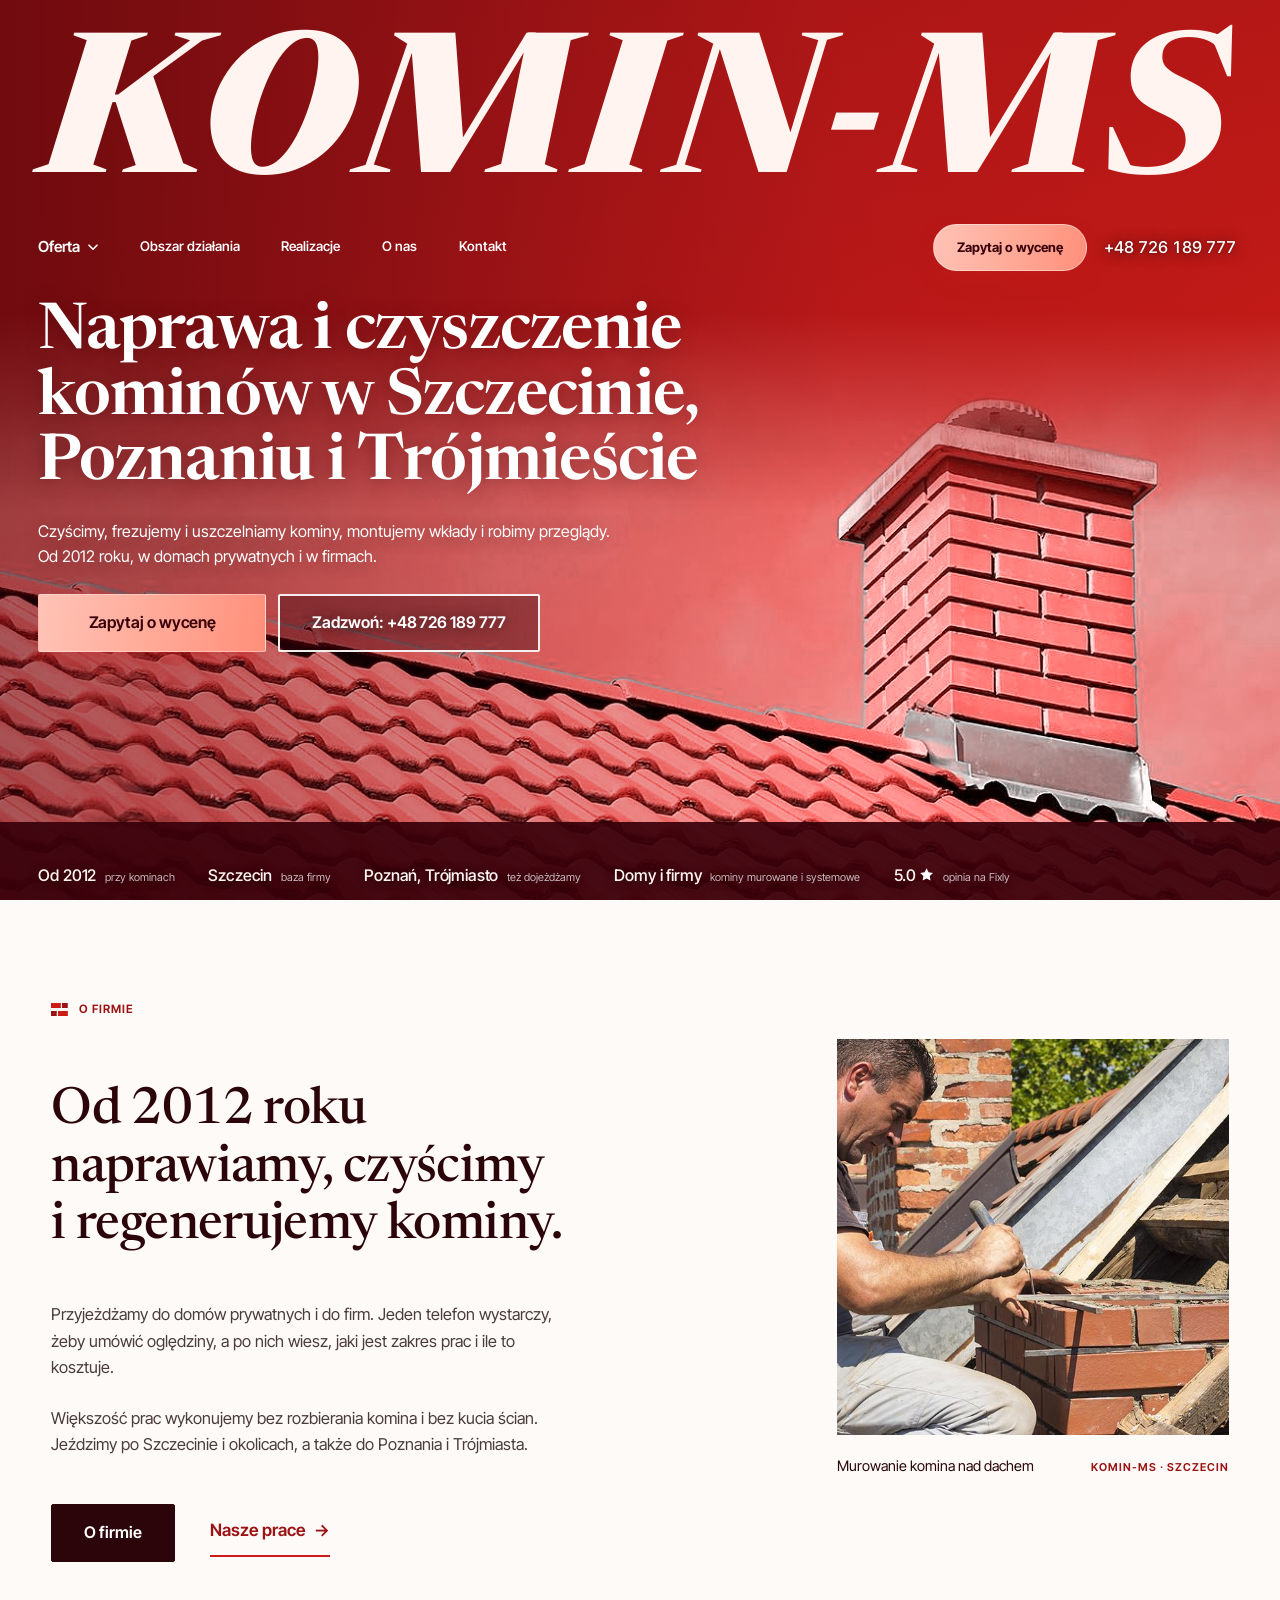
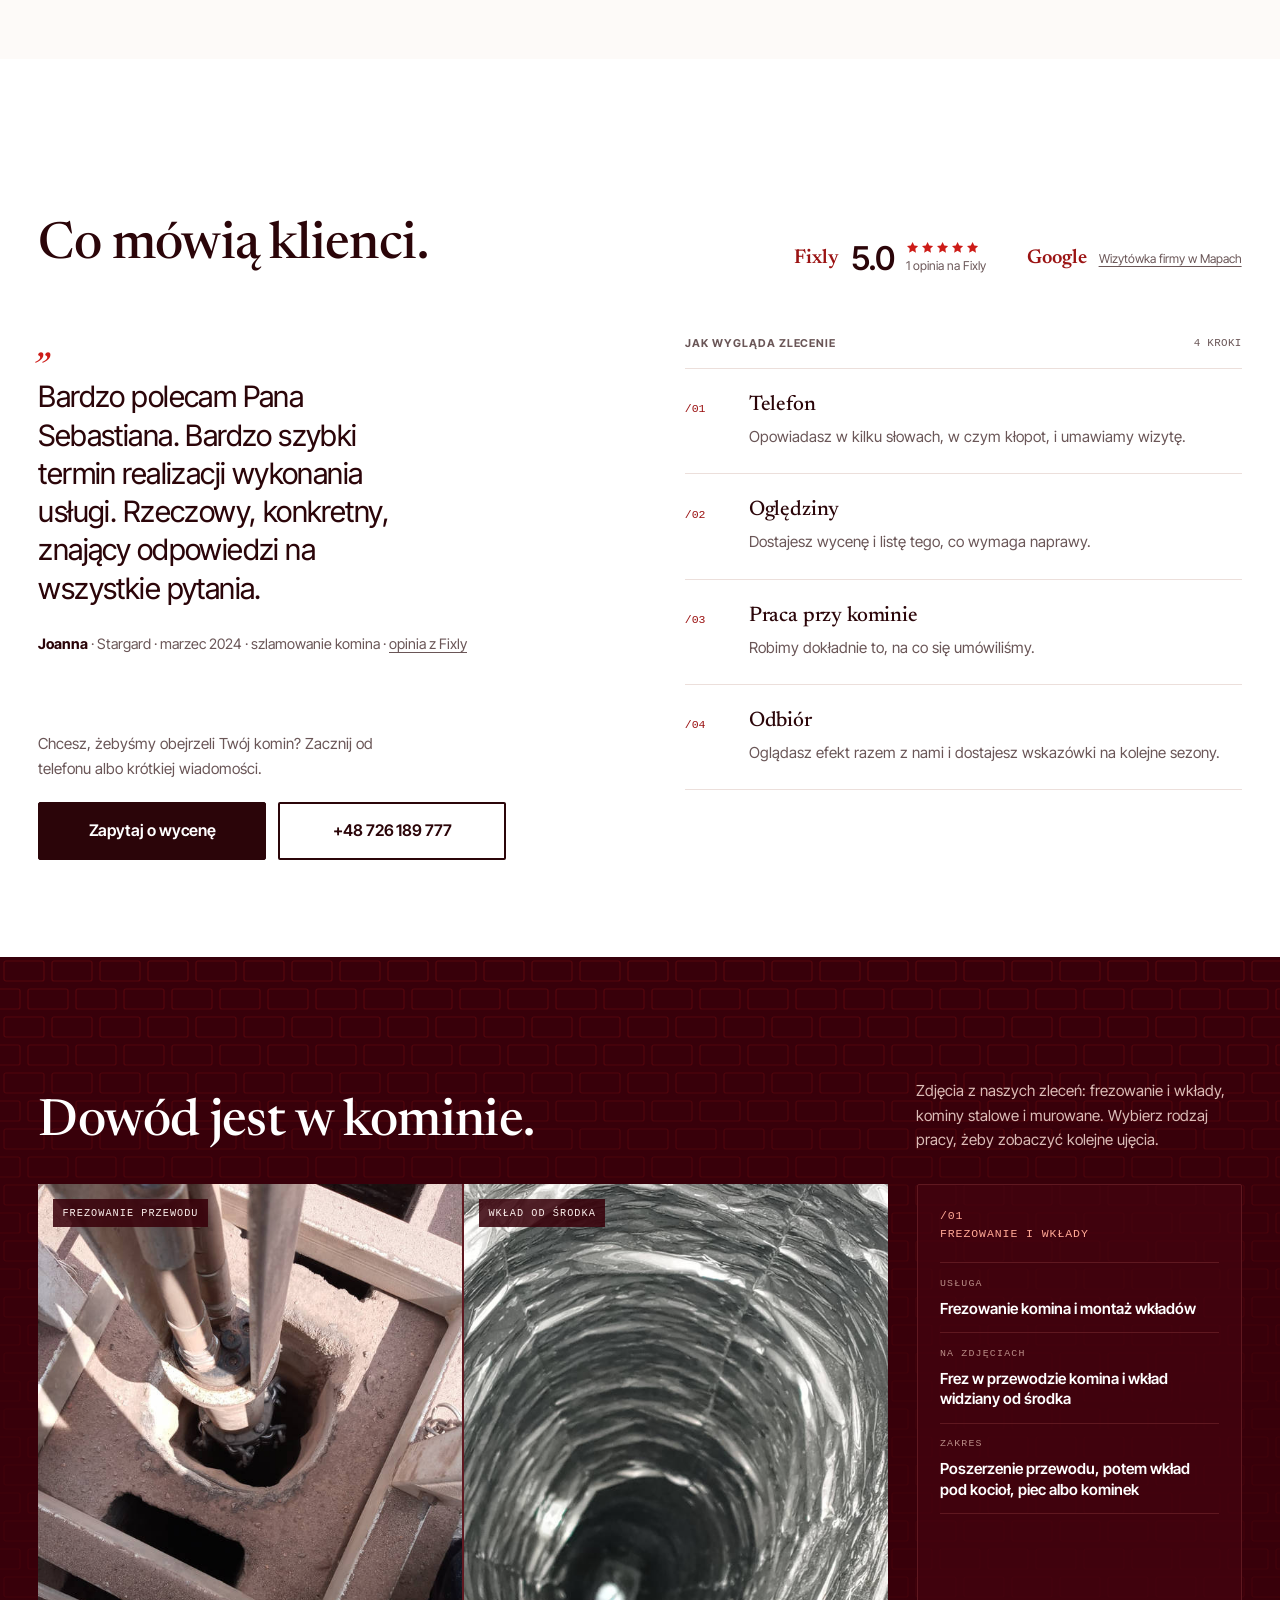
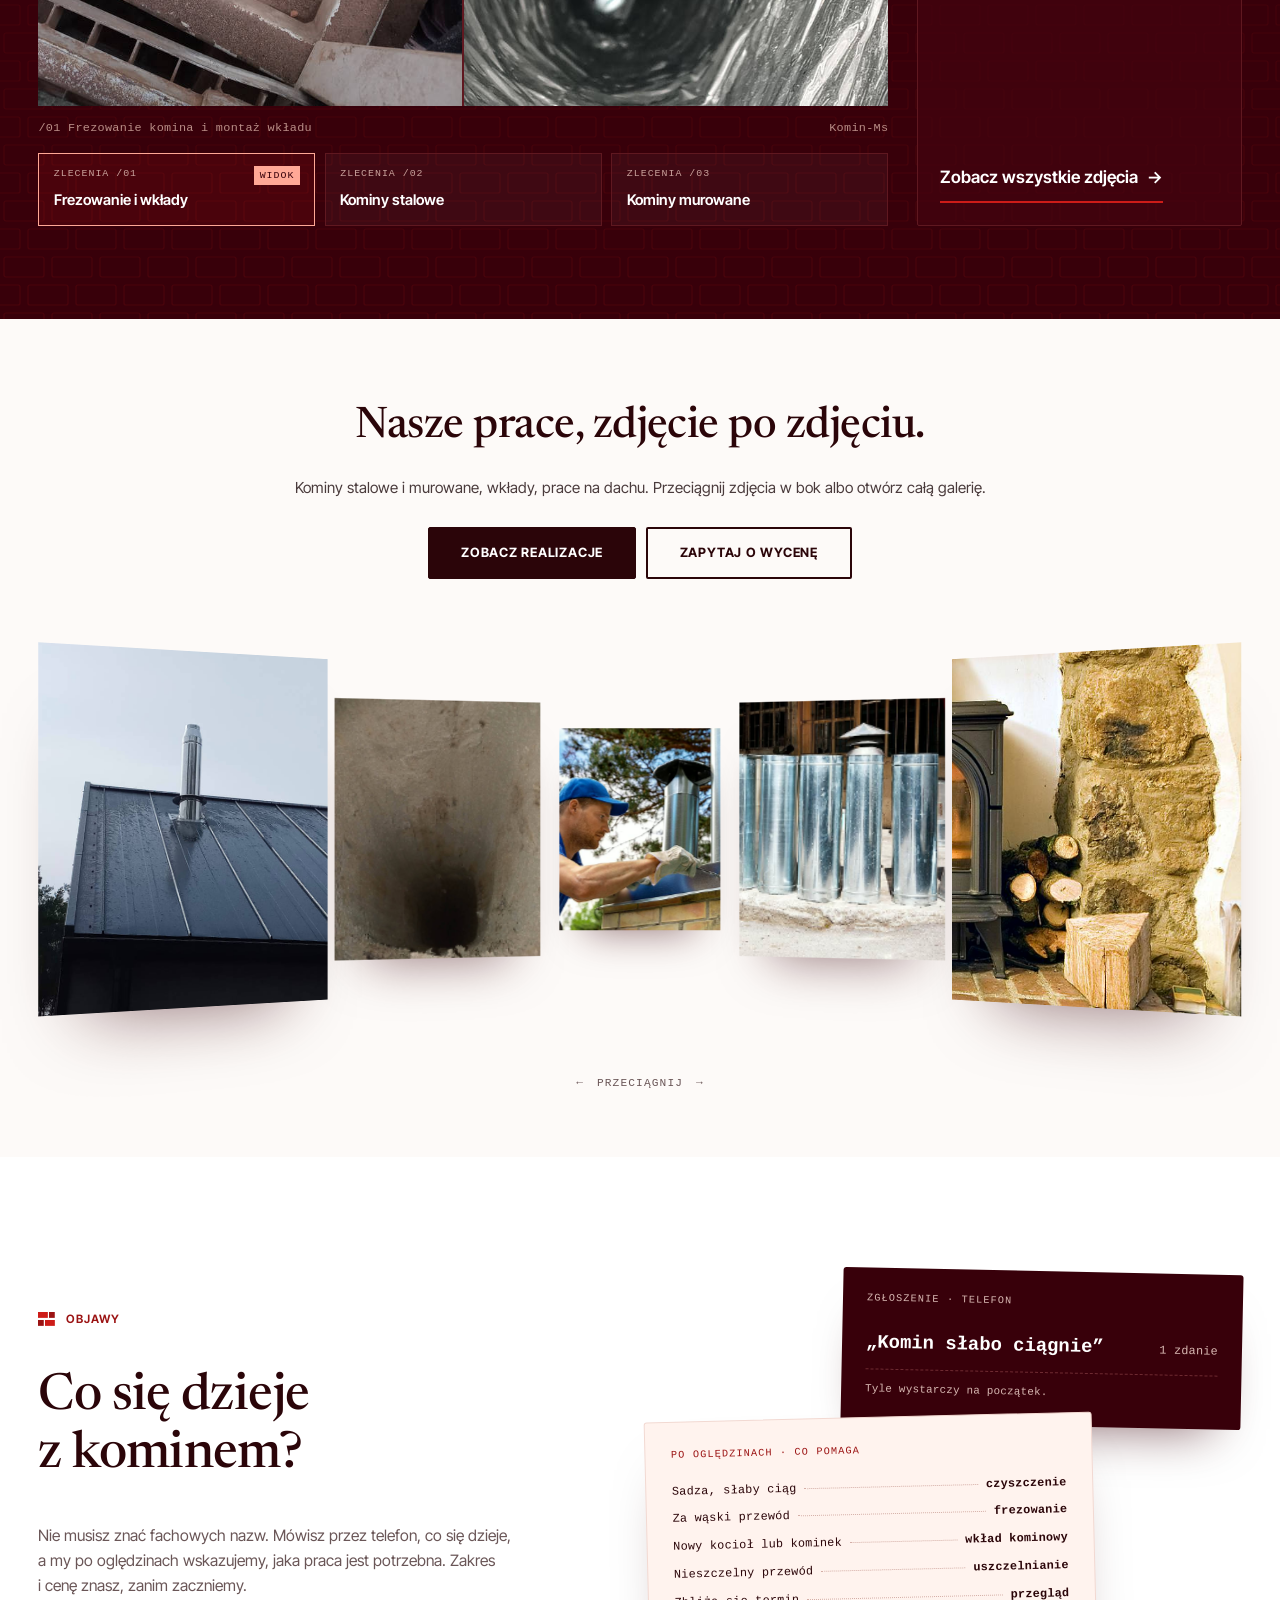
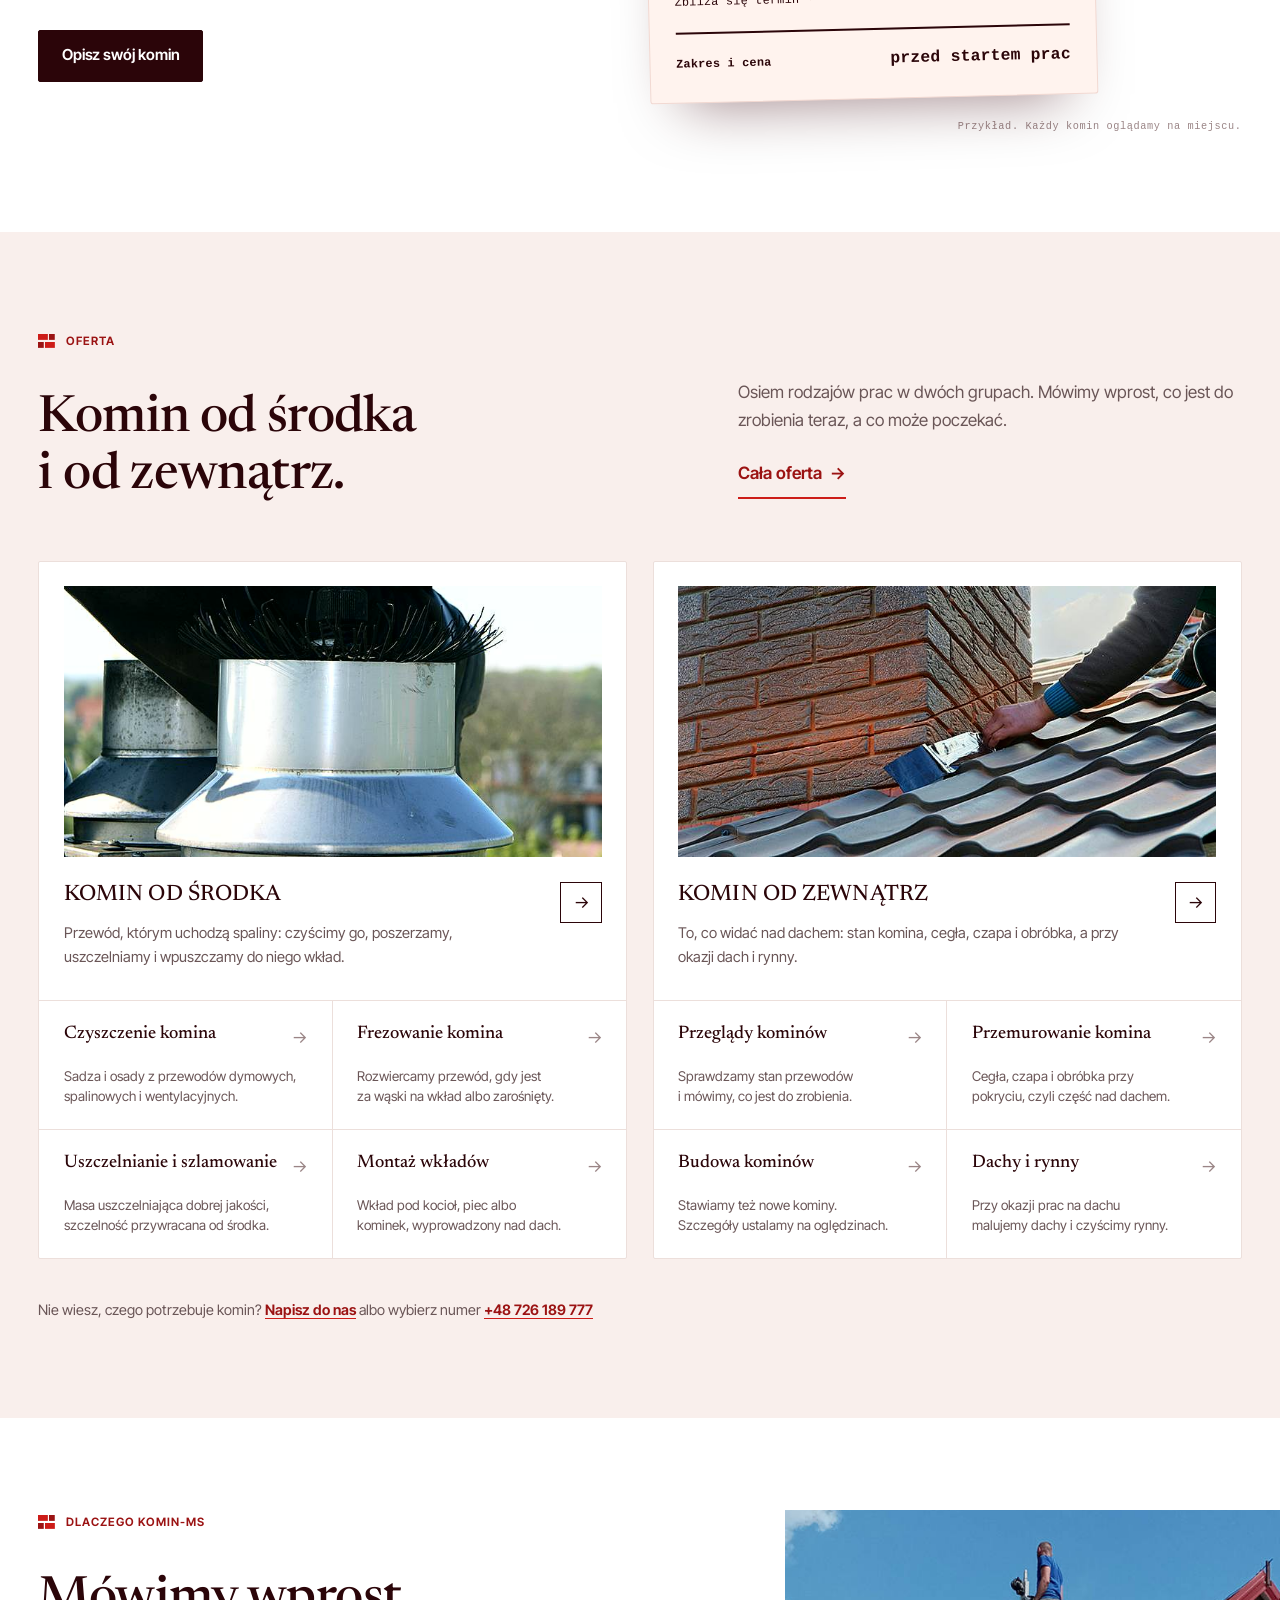
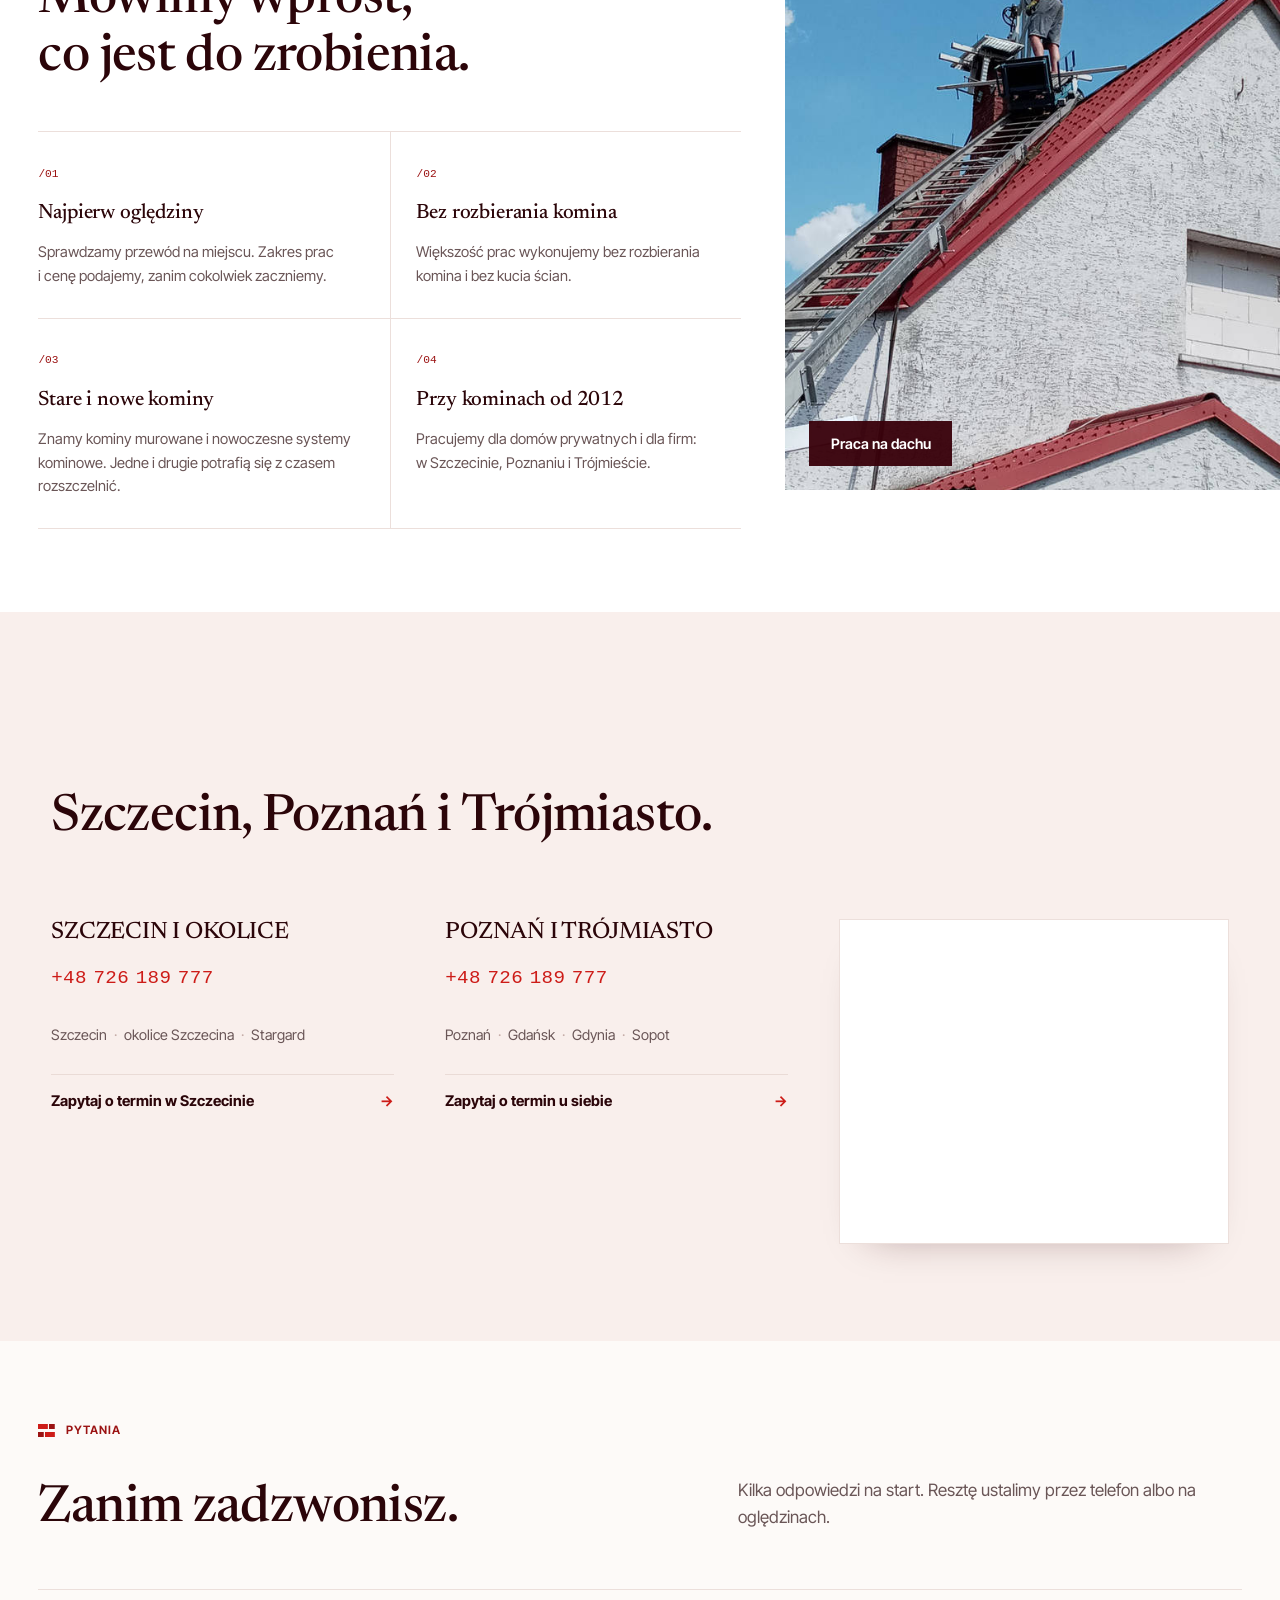
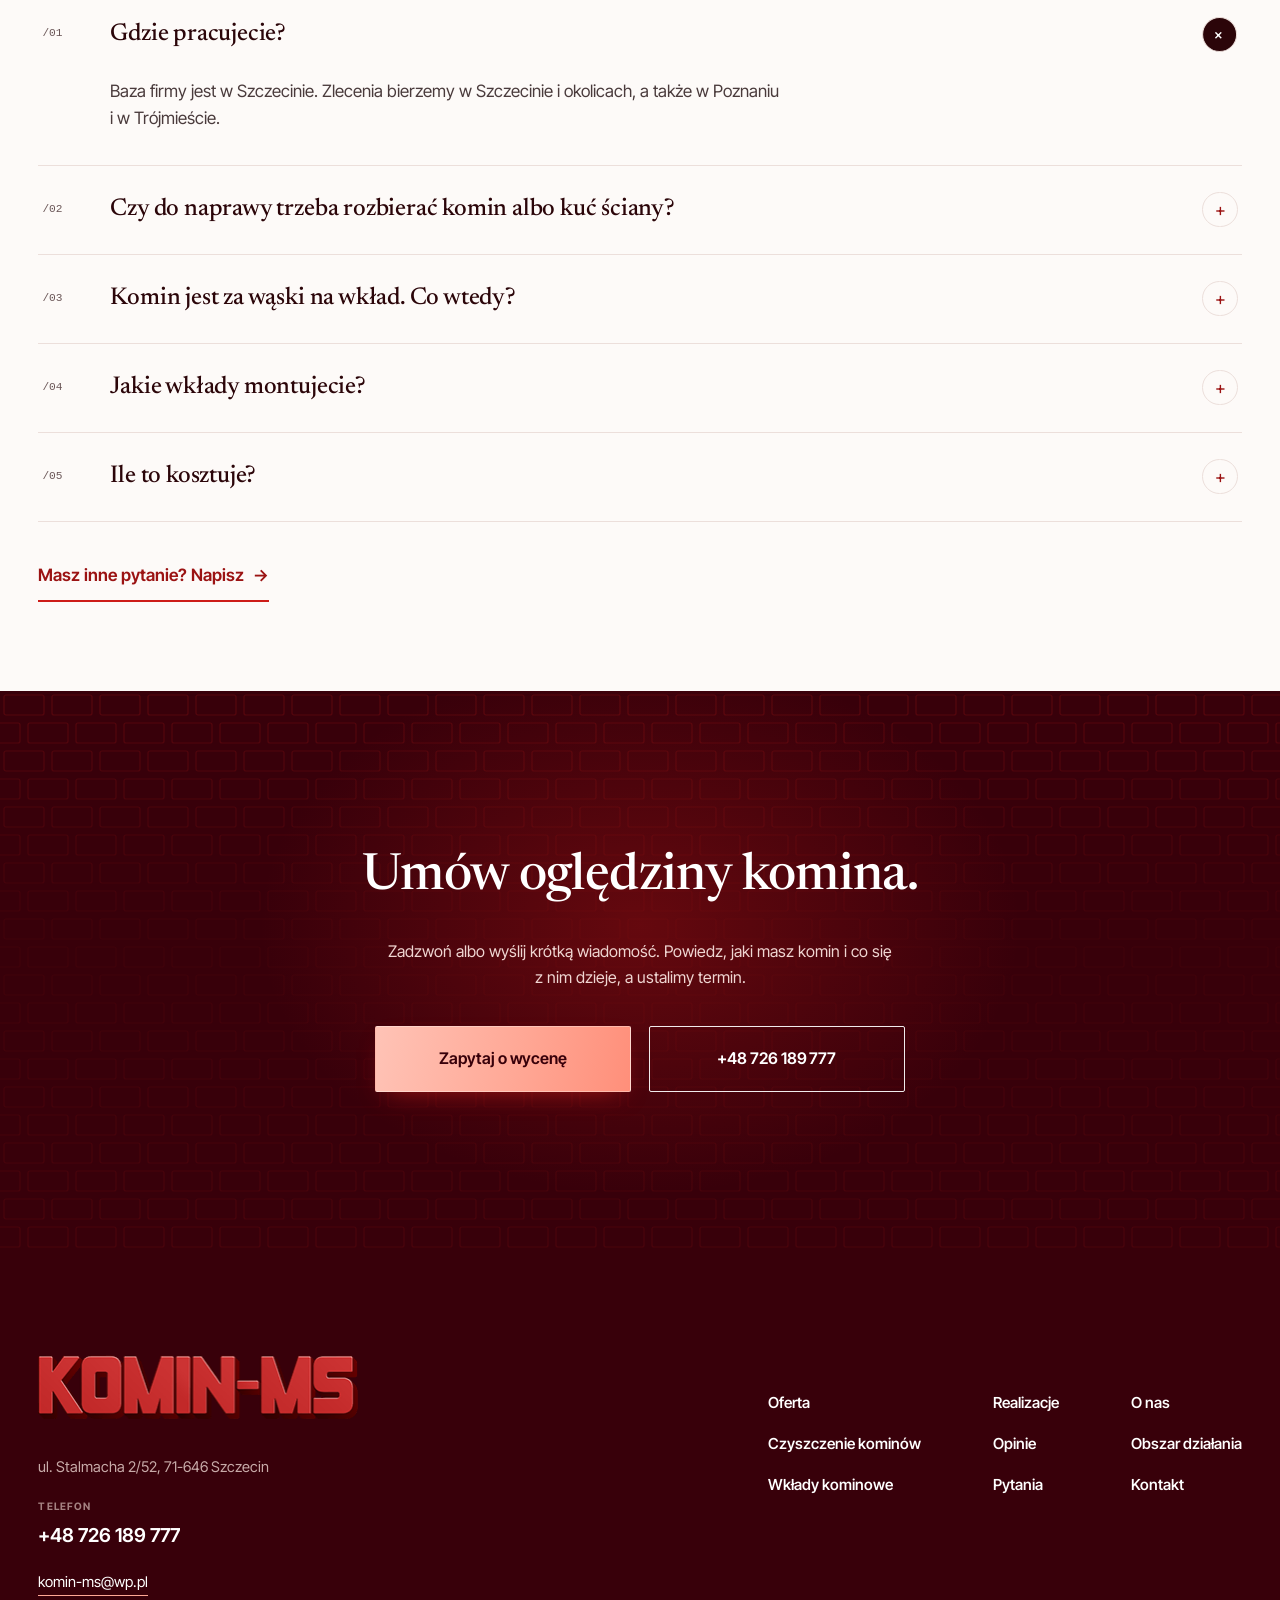
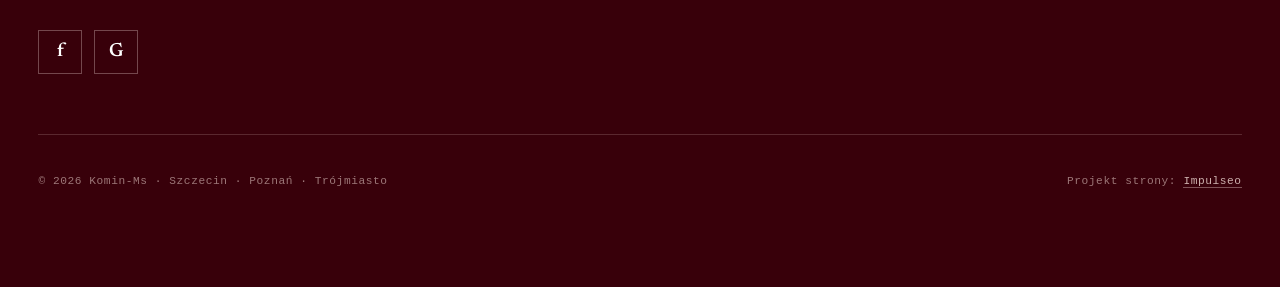
==== commit a922c949: "[claude-edit][cmt:6fb82191-f4d5-48a7-be15-82b88551bdcf] Kolorystyka strony wg palety Chili spice (#C" ====
--- a/index.html
+++ b/index.html
@@ -17,7 +17,7 @@
 <meta property="og:image:width" content="1200">
 <meta property="og:image:height" content="630">
 <meta name="twitter:card" content="summary_large_image">
-<meta name="theme-color" content="#101619">
+<meta name="theme-color" content="#38000a">
 <script type="application/ld+json">{"@context": "https://schema.org", "@type": "LocalBusiness", "name": "Komin-Ms", "url": "https://impulseo-pl.github.io/komin-ms/", "telephone": "+48726189777", "image": "https://impulseo-pl.github.io/komin-ms/img/og.jpg", "areaServed": "Szczecin", "sameAs": ["https://www.facebook.com/575456605868952", "https://www.google.com/maps/place/Komin-Ms/@53.44915,14.574339,17z/data=!4m6!3m5!1s0x4700d67212222bbf:0x6a33945247b6e052!8m2!3d53.44915!4d14.574339"]}</script>
 <link rel="preconnect" href="https://fonts.googleapis.com">
 <link rel="preconnect" href="https://fonts.gstatic.com" crossorigin>
--- a/assets/styles.css
+++ b/assets/styles.css
@@ -1,13 +1,14 @@
 /* Komin-Ms - układ wg wzoru wskazanego przez zespół (17.11.2026).
-   Pisany ręcznie, poza silnikiem dem. Kolory idą przez zmienne z :root (jeden blok). */
+   Pisany ręcznie, poza silnikiem dem. Kolory idą przez zmienne z :root (jeden blok); nazwy --teal* zostały z poprzedniej skórki, wartości to paleta czerwona. */
 :root{
-  --ink:#14181a;--ink-deep:#101619;--ink-panel:#151b1d;--rule-dark:#394043;
-  --paper:#fafaf7;--paper-sunken:#f4f3ef;--white:#fff;--hairline:#e3e1dc;
-  --body:#3f4647;--slate:#5c6668;--slate-soft:#8c9394;--cream:#f7f3e9;
-  --teal:#1aa2a7;--teal-deep:#147f83;--teal-text:#11797d;
-  --accent:#1aa2a7;--accent-d:#147f83;--accent-soft:#d9f1f0;
-  --teal-btn:linear-gradient(100deg,#66e3da 0%,#3fc9cb 55%,#2bb7bd 100%);
-  --teal-btn-shadow:0 10px 26px -12px rgba(26,162,167,.75);
+  /* paleta „Chili spice" od zespołu: #CD1C18 · #FFA896 · #9B1313 · #38000A */
+  --ink:#2b0509;--ink-deep:#38000a;--ink-panel:#45040f;--rule-dark:#5f1820;
+  --paper:#fdfaf8;--paper-sunken:#f9efec;--white:#fff;--hairline:#ecdfdb;
+  --body:#4a3b3c;--slate:#6a5657;--slate-soft:#9a8586;--cream:#fff4ef;
+  --teal:#cd1c18;--teal-deep:#9b1313;--teal-text:#9b1313;
+  --accent:#cd1c18;--accent-d:#9b1313;--accent-soft:#ffa896;
+  --teal-btn:linear-gradient(100deg,#ffc3b6 0%,#ffa896 55%,#ff8f7a 100%);
+  --teal-btn-shadow:0 10px 26px -12px rgba(205,28,24,.75);
   --display:"Newsreader",Georgia,"Times New Roman",serif;
   --sans:"Inter Tight",system-ui,-apple-system,"Segoe UI",sans-serif;
   --mono:ui-monospace,SFMono-Regular,Menlo,Consolas,monospace;
@@ -44,7 +45,7 @@
     linear-gradient(var(--teal-deep),var(--teal-deep)) 100% 0/34% 42% no-repeat,
     linear-gradient(var(--teal-deep),var(--teal-deep)) 0 100%/34% 42% no-repeat,
     linear-gradient(var(--teal),var(--teal)) 100% 100%/58% 42% no-repeat}
-.on-dark .eb{color:#e9efee}
+.on-dark .eb{color:#ffe9e3}
 .eb + h2{margin-top:clamp(2.2rem,2.75vw,3.25rem)}
 
 /* ---------- przyciski: jedno tempo, jedno wypełnienie ---------- */
@@ -56,13 +57,13 @@
   transition:transform var(--dur) var(--ease)}
 .btn--teal{background:var(--teal-btn);color:var(--ink-deep);border-color:rgba(255,255,255,.35);box-shadow:var(--teal-btn-shadow);--fill:var(--ink-deep)}
 .btn--line{color:#fff;border:2px solid rgba(255,255,255,.92);--fill:var(--cream)}
-.btn--ink{background:var(--ink);color:#fff;border-color:var(--ink);--fill:var(--teal)}
+.btn--ink{background:var(--ink);color:#fff;border-color:var(--ink);--fill:var(--accent-soft)}
 .btn--frame{color:var(--ink);border:2px solid var(--ink);--fill:var(--ink)}
 .btn--wide{min-height:72px;padding-inline:2.25rem;font-size:1.06rem}
 .btn--caps{text-transform:uppercase;font-size:.8rem;letter-spacing:.06em;font-weight:700;min-height:52px}
 @media(hover:hover){
   .btn:hover::before{transform:scaleY(1)}
-  .btn--teal:hover{color:#7fe9e1;border-color:var(--teal)}
+  .btn--teal:hover{color:#ffa896;border-color:var(--teal)}
   .btn--line:hover{color:var(--ink-deep);border-color:var(--cream);text-shadow:none}
   .btn--ink:hover{color:var(--ink-deep);border-color:var(--teal)}
   .btn--frame:hover{color:#fff;border-color:var(--teal)}
@@ -72,7 +73,7 @@
   transition:color var(--dur) var(--ease),border-color var(--dur) var(--ease)}
 .lnk .ar{transition:transform var(--dur) var(--ease)}
 .on-dark .lnk{color:#fff}
-@media(hover:hover){.lnk:hover{color:var(--ink)}.on-dark .lnk:hover{color:#7fe9e1}.lnk:hover .ar{transform:translateX(5px)}}
+@media(hover:hover){.lnk:hover{color:var(--ink)}.on-dark .lnk:hover{color:#ffa896}.lnk:hover .ar{transform:translateX(5px)}}
 
 /* ---------- nawigacja (wspólna dla hero i paska pływającego) ---------- */
 .nv{display:flex;align-items:center;gap:clamp(.4rem,1.4vw,1.6rem)}
@@ -84,7 +85,7 @@
 .nv-drop{position:relative}
 .nv-drop:hover .nv-sum svg,.nv-drop:focus-within .nv-sum svg{transform:rotate(180deg)}
 .nv-panel{position:absolute;left:0;top:100%;z-index:60;width:min(46rem,86vw);margin-top:10px;padding:1.6rem 1.7rem 1.5rem;background:var(--white);color:var(--ink);
-  border:1px solid var(--hairline);border-radius:4px;box-shadow:0 28px 60px -28px rgba(16,22,25,.45);
+  border:1px solid var(--hairline);border-radius:4px;box-shadow:0 28px 60px -28px rgba(56,0,10,.45);
   opacity:0;visibility:hidden;transform:translateY(8px);transition:opacity .35s var(--ease),transform .35s var(--ease),visibility .35s}
 .nv-panel::before{content:"";position:absolute;left:0;right:0;top:-12px;height:12px}
 .nv-drop:hover .nv-panel,.nv-drop:focus-within .nv-panel{opacity:1;visibility:visible;transform:none}
@@ -105,13 +106,13 @@
 .pill{position:relative;isolation:isolate;overflow:hidden;display:inline-flex;align-items:center;gap:.6rem;min-height:2.95rem;padding:.45rem 1.45rem;border-radius:999px;background:var(--teal-btn);color:var(--ink-deep);
   font-size:.82rem;font-weight:700;border:1px solid rgba(255,255,255,.4);box-shadow:var(--teal-btn-shadow);white-space:nowrap;transition:color var(--dur) var(--ease)}
 .pill::before{content:"";position:absolute;inset:0;z-index:-1;background:var(--ink-deep);transform:scaleY(0);transform-origin:50% 100%;transition:transform var(--dur) var(--ease)}
-.pill-ar{display:inline-grid;place-items:center;width:1.25rem;height:1.25rem;border-radius:50%;background:rgba(16,22,25,.14);font-size:.7rem}
-.nv-tel{text-shadow:0 1px 14px rgba(5,20,22,.7),0 0 2px rgba(5,20,22,.5);font-size:1.02rem;font-weight:520;color:#fff;white-space:nowrap;padding:.4rem .35rem;font-variant-numeric:tabular-nums}
-@media(hover:hover){.pill:hover{color:#7fe9e1}.pill:hover::before{transform:scaleY(1)}.nv-tel:hover{text-decoration:underline;text-underline-offset:.25em}}
+.pill-ar{display:inline-grid;place-items:center;width:1.25rem;height:1.25rem;border-radius:50%;background:rgba(56,0,10,.14);font-size:.7rem}
+.nv-tel{text-shadow:0 1px 14px rgba(28,0,5,.7),0 0 2px rgba(28,0,5,.5);font-size:1.02rem;font-weight:520;color:#fff;white-space:nowrap;padding:.4rem .35rem;font-variant-numeric:tabular-nums}
+@media(hover:hover){.pill:hover{color:#ffa896}.pill:hover::before{transform:scaleY(1)}.nv-tel:hover{text-decoration:underline;text-underline-offset:.25em}}
 
 /* ---------- pasek pływający ---------- */
 .fh{position:fixed;z-index:90;top:.75rem;left:var(--gutter);right:var(--gutter);display:flex;align-items:center;gap:1.2rem;min-height:3.6rem;padding:.35rem .9rem .35rem 1.1rem;
-  color:#fff;background:linear-gradient(90deg,#161d20 0%,#1d2a2d 45%,#3b4d51 100%);border:1px solid rgba(255,255,255,.1);border-radius:6px;box-shadow:0 18px 40px -22px rgba(0,0,0,.65);
+  color:#fff;background:linear-gradient(90deg,#2a0007 0%,#38000a 45%,#5c0d15 100%);border:1px solid rgba(255,255,255,.1);border-radius:6px;box-shadow:0 18px 40px -22px rgba(0,0,0,.65);
   transition:opacity .5s var(--ease),transform .5s var(--ease),visibility .5s}
 .fh.is-off{opacity:0;visibility:hidden;transform:translateY(-14px)}
 .fh-logo{display:inline-flex;align-items:center;flex:none;margin-right:auto}
@@ -132,59 +133,59 @@
 .mnav[open] .mnav-ico i:last-child{transform:translateY(-3.5px) rotate(-45deg)}
 .mnav-panel{position:absolute;left:0;right:0;top:calc(100% + .5rem);max-height:calc(100svh - 6rem);overflow:auto;padding:1.1rem 1.2rem 1.4rem;background:var(--ink-deep);border:1px solid var(--rule-dark);border-radius:6px;box-shadow:0 30px 60px -20px rgba(0,0,0,.7)}
 .mnav-meta{display:flex;justify-content:space-between;align-items:center;font-family:var(--mono);font-size:.68rem;letter-spacing:.08em;text-transform:uppercase;color:var(--slate-soft);padding-bottom:.8rem;border-bottom:1px solid var(--rule-dark)}
-.mnav-meta a{color:#7fe9e1;font-size:.8rem}
+.mnav-meta a{color:#ffa896;font-size:.8rem}
 .mnav-l{display:flex;justify-content:space-between;align-items:center;min-height:3.25rem;border-bottom:1px solid var(--rule-dark);font-family:var(--display);font-size:1.3rem;color:#fff}
-.mnav-l i{font-style:normal;color:var(--teal);font-family:var(--sans);font-size:1rem}
-.mnav-s{display:block;padding:.55rem 0 .55rem 1rem;font-size:.95rem;color:#cfd6d6}
+.mnav-l i{font-style:normal;color:var(--accent-soft);font-family:var(--sans);font-size:1rem}
+.mnav-s{display:block;padding:.55rem 0 .55rem 1rem;font-size:.95rem;color:#f3dcd8}
 .mnav-g{padding:.5rem 0 .7rem;border-bottom:1px solid var(--rule-dark)}
 .mnav-g b{display:block;margin:.5rem 0 .2rem;font-family:var(--mono);font-size:.66rem;letter-spacing:.08em;text-transform:uppercase;font-weight:500;color:var(--slate-soft)}
 .mnav-panel .btn{width:100%;margin-top:1.2rem}
 
 /* ---------- HERO ---------- */
 .hero{position:relative;isolation:isolate;display:flex;flex-direction:column;min-height:100svh;overflow:clip;color:#fff;
-  background:linear-gradient(90deg,#16747c 0%,#1893a0 46%,#1b9fae 100%)}
+  background:linear-gradient(90deg,#9b1313 0%,#b8181a 46%,#cd1c18 100%)}
 .hero-media{position:absolute;inset:auto 0 0 0;z-index:-2;height:min(66%,46vw);min-height:20rem;
   -webkit-mask-image:linear-gradient(180deg,transparent 0%,#000 34%);mask-image:linear-gradient(180deg,transparent 0%,#000 34%)}
 .hero-media img{width:100%;height:100%;object-fit:cover;object-position:78% 100%}
 .hero::before{content:"";position:absolute;inset:0;z-index:-1;pointer-events:none;
-  background:linear-gradient(90deg,rgba(16,22,25,.44) 0%,rgba(16,22,25,.12) 46%,transparent 66%),linear-gradient(180deg,rgba(21,116,124,.5) 0%,rgba(21,116,124,.18) 42%,transparent 62%)}
+  background:linear-gradient(90deg,rgba(56,0,10,.44) 0%,rgba(56,0,10,.12) 46%,transparent 66%),linear-gradient(180deg,rgba(155,19,19,.5) 0%,rgba(155,19,19,.18) 42%,transparent 62%)}
 .mast{width:var(--shell);margin-inline:auto;padding-top:clamp(.9rem,2vh,1.5rem)}
 .wordmark{display:block;color:var(--cream);line-height:0}
 .wordmark svg{display:block;width:100%;height:auto;max-height:min(30svh,17vw);overflow:visible}
-.wordmark{color:#f6f1e4}
+.wordmark{color:#fff4ef}
 .wordmark text{font-family:"Newsreader",Georgia,serif;font-weight:800;font-style:italic;font-variation-settings:"opsz" 72;fill:currentColor}
 .mast-row{display:flex;align-items:center;margin-top:clamp(1.2rem,4.4svh,3.4rem)}
 .mast-row .nv{margin-left:-.75rem}
-.hero-copy{width:var(--shell);margin-inline:auto;flex:1;display:flex;flex-direction:column;justify-content:flex-start;padding-top:clamp(1rem,3.4svh,2.6rem);padding-bottom:clamp(1.6rem,4svh,3rem);text-shadow:0 2px 18px rgba(5,36,38,.34)}
+.hero-copy{width:var(--shell);margin-inline:auto;flex:1;display:flex;flex-direction:column;justify-content:flex-start;padding-top:clamp(1rem,3.4svh,2.6rem);padding-bottom:clamp(1.6rem,4svh,3rem);text-shadow:0 2px 18px rgba(60,0,8,.34)}
 .hero h1{max-width:21ch;color:#fff;font-weight:600;font-size:min(clamp(2.5rem,5vw,5rem),9.2svh);line-height:1.02;letter-spacing:-.012em}
 .hero-lead{max-width:36rem;margin-top:clamp(1rem,2.4svh,1.7rem);font-size:clamp(1rem,1.16vw,1.14rem);line-height:1.55;color:#fff}
 .hero-btns{display:flex;flex-wrap:wrap;gap:.75rem;margin-top:clamp(1.1rem,2.8svh,1.65rem);text-shadow:none}
 .hero-btns .btn{min-width:14.25rem}
 
 /* pasek haseł pod hero: jeden rząd, wyśrodkowane, pionowa kreska akcentu */
-.trust{position:relative;background:rgba(16,22,25,.92);color:#fff}
+.trust{position:relative;background:rgba(56,0,10,.92);color:#fff}
 .trust-in{width:var(--shell);margin-inline:auto;display:flex;align-items:center;gap:clamp(1rem,2.6vw,3rem);min-height:78px;padding-block:.75rem}
-.tf{display:flex;flex-direction:row;align-items:flex-end;justify-content:flex-start;text-align:left;gap:.55rem;min-height:44px;padding:0;text-shadow:0 1px 10px rgba(3,17,19,.58)}
+.tf{display:flex;flex-direction:row;align-items:flex-end;justify-content:flex-start;text-align:left;gap:.55rem;min-height:44px;padding:0;text-shadow:0 1px 10px rgba(25,0,4,.58)}
 
 .tf .k{display:inline-flex;align-items:center;gap:.2rem;font-size:clamp(1rem,1.25vw,1.25rem);font-weight:520;line-height:1;letter-spacing:-.01em;color:var(--cream);white-space:nowrap}
 .tf .k svg{width:.95rem;height:.95rem;color:#fff}
 .tf .v{font-size:clamp(.68rem,.82vw,.8rem);color:rgba(255,255,255,.72);line-height:1;padding-bottom:.02em;white-space:nowrap}
 a.tf{transition:background .5s var(--ease)}
-@media(hover:hover){a.tf:hover .k{color:#7fe9e1}}
+@media(hover:hover){a.tf:hover .k{color:#ffa896}}
 
 /* ---------- sekcje ---------- */
 .sec{padding-block:clamp(5rem,7.6vw,9rem)}
 .sec--white{background:var(--white)}
 .sec--sunken{background:var(--paper-sunken)}
-.sec--dark{position:relative;isolation:isolate;background:var(--ink-deep);color:#c5cccd}
+.sec--dark{position:relative;isolation:isolate;background:var(--ink-deep);color:#f0d6d2}
 .sec--dark h2,.sec--dark h3{color:#fff}
 .bricks::before{content:"";position:absolute;inset:0;z-index:-1;pointer-events:none;opacity:.5;
-  background-image:url("data:image/svg+xml,%3Csvg xmlns='http://www.w3.org/2000/svg' width='96' height='56' viewBox='0 0 96 56'%3E%3Cg fill='none' stroke='%231d7f84' stroke-opacity='.42' stroke-width='1.2'%3E%3Crect x='4' y='4' width='40' height='20' rx='2'/%3E%3Crect x='52' y='4' width='40' height='20' rx='2'/%3E%3Crect x='-20' y='32' width='40' height='20' rx='2'/%3E%3Crect x='28' y='32' width='40' height='20' rx='2'/%3E%3Crect x='76' y='32' width='40' height='20' rx='2'/%3E%3C/g%3E%3C/svg%3E");
+  background-image:url("data:image/svg+xml,%3Csvg xmlns='http://www.w3.org/2000/svg' width='96' height='56' viewBox='0 0 96 56'%3E%3Cg fill='none' stroke='%23cd1c18' stroke-opacity='.42' stroke-width='1.2'%3E%3Crect x='4' y='4' width='40' height='20' rx='2'/%3E%3Crect x='52' y='4' width='40' height='20' rx='2'/%3E%3Crect x='-20' y='32' width='40' height='20' rx='2'/%3E%3Crect x='28' y='32' width='40' height='20' rx='2'/%3E%3Crect x='76' y='32' width='40' height='20' rx='2'/%3E%3C/g%3E%3C/svg%3E");
   -webkit-mask-image:linear-gradient(180deg,#000 0%,rgba(0,0,0,.25) 46%,rgba(0,0,0,.6) 100%);mask-image:linear-gradient(180deg,#000 0%,rgba(0,0,0,.25) 46%,rgba(0,0,0,.6) 100%)}
 .head2{display:grid;grid-template-columns:minmax(0,1fr) minmax(0,31.5rem);align-items:end;gap:clamp(2rem,6vw,7rem)}
 .head2 .side{padding-bottom:.4rem;color:var(--slate)}
 .head2 .side .lnk{margin-top:1.1rem}
-.on-dark .head2 .side{color:#aeb7b8}
+.on-dark .head2 .side{color:#dcbcb7}
 
 /* O nas */
 .about-row{display:grid;grid-template-columns:minmax(0,1.05fr) minmax(0,24.5rem);gap:clamp(2.5rem,7vw,8rem);align-items:start;width:min(100% - clamp(2.5rem,8vw,9.5rem),104rem);margin-inline:auto}
@@ -228,27 +229,27 @@
 .proof .shell{width:calc(100% - var(--gutter) * 2)}
 .proof-head{display:grid;grid-template-columns:minmax(0,2.55fr) minmax(0,1fr);align-items:end;gap:2rem 3rem;margin-bottom:clamp(1.9rem,2.5vw,2.9rem)}
 .proof-head h2{margin-top:clamp(1rem,1.4vw,1.5rem)}
-.proof-head p{font-size:.95rem;color:#aeb7b8}
+.proof-head p{font-size:.95rem;color:#dcbcb7}
 .proof-grid{display:grid;grid-template-columns:minmax(0,2.62fr) minmax(19rem,1fr);gap:clamp(1.5rem,2.25vw,2.5rem);align-items:stretch}
 .pair{position:relative;display:grid;grid-template-columns:1fr 1fr;gap:2px;background:var(--rule-dark);height:clamp(19rem,58svh,36rem)}
-.pair figure{position:relative;overflow:hidden;background:#0b0f11}
+.pair figure{position:relative;overflow:hidden;background:#1f0005}
 .pair img{width:100%;height:100%;object-fit:cover}
-.pair figcaption,.tag{position:absolute;left:.9rem;top:.9rem;padding:.38rem .6rem;background:rgba(16,22,25,.86);font-family:var(--mono);font-size:.64rem;letter-spacing:.1em;text-transform:uppercase;color:#e8eded}
+.pair figcaption,.tag{position:absolute;left:.9rem;top:.9rem;padding:.38rem .6rem;background:rgba(56,0,10,.86);font-family:var(--mono);font-size:.64rem;letter-spacing:.1em;text-transform:uppercase;color:#fbeeeb}
 .job[hidden]{display:none}
-.job-cap{display:flex;justify-content:space-between;gap:1rem;margin-top:clamp(.8rem,1vw,1.1rem);font-family:var(--mono);font-size:.74rem;letter-spacing:.025em;color:#838480}
+.job-cap{display:flex;justify-content:space-between;gap:1rem;margin-top:clamp(.8rem,1vw,1.1rem);font-family:var(--mono);font-size:.74rem;letter-spacing:.025em;color:#b98d87}
 .film{display:grid;grid-template-columns:repeat(3,1fr);gap:.6rem;margin-top:clamp(.9rem,1.2vw,1.4rem)}
 .film-b{display:flex;flex-direction:column;align-items:flex-start;gap:.25rem;min-height:4.4rem;padding:.75rem .9rem;text-align:left;background:rgba(255,255,255,.035);border:1px solid var(--rule-dark);color:#fff;transition:border-color var(--dur) var(--ease),background var(--dur) var(--ease)}
-.film-b small{display:flex;justify-content:space-between;width:100%;font-family:var(--mono);font-size:.62rem;letter-spacing:.1em;text-transform:uppercase;color:#9aa3a4}
-.film-b small em{font-style:normal;padding:.1rem .35rem;background:var(--teal);color:var(--ink-deep);visibility:hidden}
+.film-b small{display:flex;justify-content:space-between;width:100%;font-family:var(--mono);font-size:.62rem;letter-spacing:.1em;text-transform:uppercase;color:#c9a29c}
+.film-b small em{font-style:normal;padding:.1rem .35rem;background:var(--accent-soft);color:var(--ink-deep);visibility:hidden}
 .film-b > span{font-size:.92rem;font-weight:620}
-.film-b[aria-selected="true"]{border-color:var(--teal);background:rgba(26,162,167,.12)}
+.film-b[aria-selected="true"]{border-color:var(--accent-soft);background:rgba(205,28,24,.12)}
 .film-b[aria-selected="true"] small em{visibility:visible}
-@media(hover:hover){.film-b:hover{border-color:var(--teal)}}
-.panel{display:flex;flex-direction:column;height:100%;padding:clamp(1.3rem,1.7vw,1.9rem);border:1px solid var(--rule-dark);border-radius:2px;background:rgba(21,27,29,.68)}
-.panel-t{font-family:var(--mono);font-size:.72rem;letter-spacing:.08em;text-transform:uppercase;color:var(--teal);line-height:1.6}
+@media(hover:hover){.film-b:hover{border-color:var(--accent-soft)}}
+.panel{display:flex;flex-direction:column;height:100%;padding:clamp(1.3rem,1.7vw,1.9rem);border:1px solid var(--rule-dark);border-radius:2px;background:rgba(69,4,15,.68)}
+.panel-t{font-family:var(--mono);font-size:.72rem;letter-spacing:.08em;text-transform:uppercase;color:var(--accent-soft);line-height:1.6}
 .panel dl{margin-top:clamp(1.1rem,1.4vw,1.6rem);border-top:1px solid var(--rule-dark)}
 .panel dl > div{padding:clamp(.8rem,1vw,1.05rem) 0;border-bottom:1px solid var(--rule-dark)}
-.panel dt{font-family:var(--mono);font-size:.62rem;letter-spacing:.12em;text-transform:uppercase;color:#838a8b}
+.panel dt{font-family:var(--mono);font-size:.62rem;letter-spacing:.12em;text-transform:uppercase;color:#b98d87}
 .panel dd{margin-top:.45rem;font-size:.95rem;font-weight:600;color:#fff;line-height:1.35}
 .panel .lnk{margin-top:auto;width:max-content}
 .panel dl + .lnk{margin-top:1.6rem}
@@ -261,7 +262,7 @@
 .ribbon-acts{display:flex;justify-content:center;flex-wrap:wrap;gap:.6rem;margin-top:1.7rem}
 .ribbon{position:relative;height:clamp(19rem,37vw,34rem);margin-top:clamp(.5rem,1vw,1rem);touch-action:pan-y;cursor:grab;user-select:none;-webkit-user-select:none}
 .ribbon.is-drag{cursor:grabbing}
-.rb{position:absolute;left:50%;top:50%;width:clamp(7.5rem,12.6vw,12rem);aspect-ratio:4/5;margin:0;overflow:hidden;background:#d9d6cf;box-shadow:0 26px 40px -26px rgba(16,22,25,.55);will-change:transform;transform:translate(-50%,-50%)}
+.rb{position:absolute;left:50%;top:50%;width:clamp(7.5rem,12.6vw,12rem);aspect-ratio:4/5;margin:0;overflow:hidden;background:#eadbd6;box-shadow:0 26px 40px -26px rgba(56,0,10,.55);will-change:transform;transform:translate(-50%,-50%)}
 .rb img{width:100%;height:100%;object-fit:cover;pointer-events:none}
 .ribbon-hint{display:flex;justify-content:center;align-items:center;gap:.8rem;margin-top:.6rem;font-family:var(--mono);font-size:.7rem;letter-spacing:.1em;text-transform:uppercase;color:var(--slate)}
 /* bez JS: zwykły rząd z przewijaniem */
@@ -275,17 +276,17 @@
 .promo .btn{margin-top:2rem;min-height:52px;padding-inline:1.4rem;font-size:.95rem}
 .tickets{position:relative;margin:0;padding:1rem 0 2.2rem;min-height:24rem}
 .ticket{font-family:var(--mono);font-size:.74rem;letter-spacing:.02em;border-radius:3px}
-.ticket--dark{position:relative;z-index:1;width:min(100%,25rem);margin-left:auto;padding:1.4rem 1.5rem 1.5rem;background:var(--ink-deep);color:#aab3b4;transform:rotate(1.2deg);box-shadow:0 30px 50px -30px rgba(16,22,25,.6)}
-.ticket--paper{position:relative;z-index:2;width:min(100%,28rem);margin:-.5rem auto 0 0;padding:1.5rem 1.6rem 1.6rem;background:#f8f1e6;color:var(--ink);border:1px solid #e9dfce;transform:rotate(-1.4deg);box-shadow:0 34px 60px -34px rgba(16,22,25,.5)}
+.ticket--dark{position:relative;z-index:1;width:min(100%,25rem);margin-left:auto;padding:1.4rem 1.5rem 1.5rem;background:var(--ink-deep);color:#d8b8b3;transform:rotate(1.2deg);box-shadow:0 30px 50px -30px rgba(56,0,10,.6)}
+.ticket--paper{position:relative;z-index:2;width:min(100%,28rem);margin:-.5rem auto 0 0;padding:1.5rem 1.6rem 1.6rem;background:#fff3ee;color:var(--ink);border:1px solid #f2d9d2;transform:rotate(-1.4deg);box-shadow:0 34px 60px -34px rgba(56,0,10,.5)}
 .ticket-h{font-size:.64rem;letter-spacing:.11em;text-transform:uppercase}
 .ticket--paper .ticket-h{color:var(--teal-text)}
-.ticket-one{display:flex;justify-content:space-between;align-items:baseline;gap:1rem;margin-top:1.3rem;padding-bottom:.7rem;border-bottom:1px dashed #4a5356}
+.ticket-one{display:flex;justify-content:space-between;align-items:baseline;gap:1rem;margin-top:1.3rem;padding-bottom:.7rem;border-bottom:1px dashed #6e2a31}
 .ticket-one strong{font-size:1.18rem;font-weight:600;color:#fff;letter-spacing:0}
 .ticket-one span{white-space:nowrap}
 .ticket-note{margin-top:.7rem;font-size:.68rem}
 .ticket ul{margin-top:1.2rem;display:grid;gap:.55rem}
 .ticket li{display:flex;align-items:baseline;gap:.5rem}
-.ticket li i{flex:1;border-bottom:1px dotted #b9ad98;transform:translateY(-.2em)}
+.ticket li i{flex:1;border-bottom:1px dotted #d4aea6;transform:translateY(-.2em)}
 .ticket li b{font-weight:600}
 .ticket-sum{display:flex;justify-content:space-between;align-items:baseline;gap:1rem;margin-top:1.3rem;padding-top:1rem;border-top:2px solid var(--ink);font-weight:700}
 .ticket-sum strong{font-size:1.02rem}
@@ -326,7 +327,7 @@
 .why-item p{margin-top:.9rem;max-width:21rem;font-size:.92rem;color:var(--slate)}
 .why-fig{position:relative;align-self:start}
 .why-fig img{width:100%;aspect-ratio:.853/1;object-fit:cover;object-position:50% 40%}
-.why-fig figcaption{position:absolute;left:1.5rem;bottom:1.5rem;padding:.7rem 1.35rem;background:rgba(16,22,25,.95);color:#fff;font-size:.9rem;font-weight:620}
+.why-fig figcaption{position:absolute;left:1.5rem;bottom:1.5rem;padding:.7rem 1.35rem;background:rgba(56,0,10,.95);color:#fff;font-size:.9rem;font-weight:620}
 
 /* Obszar działania */
 .areas{padding-block:clamp(5rem,9vw,9rem) clamp(4.5rem,7.6vw,7.65rem)}
@@ -335,12 +336,12 @@
 .areas-grid{display:grid;grid-template-columns:minmax(0,1.1fr) minmax(0,1.1fr) minmax(0,1.25fr);gap:clamp(2rem,4vw,4.5rem);margin-top:clamp(3rem,5.6vw,5.25rem);align-items:start}
 .area h3{font-size:clamp(1.4rem,1.85vw,1.85rem);text-transform:uppercase}
 .area-tel{display:inline-block;margin-top:1rem;font-family:var(--mono);font-size:clamp(1.15rem,1.5vw,1.5rem);letter-spacing:.02em;word-spacing:-.28em;color:var(--teal);white-space:nowrap}
-.area-list{margin-top:1.7rem;padding-bottom:1.5rem;border-bottom:1px solid #d9d6cf;font-size:.9rem;line-height:2;color:var(--slate)}
-.area-list b{font-weight:400;color:#b3ada1;padding-inline:.25rem}
+.area-list{margin-top:1.7rem;padding-bottom:1.5rem;border-bottom:1px solid #eadbd6;font-size:.9rem;line-height:2;color:var(--slate)}
+.area-list b{font-weight:400;color:#c4aaa5;padding-inline:.25rem}
 .area-lnk{display:flex;justify-content:space-between;align-items:center;min-height:3.4rem;font-size:.92rem;font-weight:700;color:var(--ink)}
 .area-lnk i{font-style:normal;color:var(--teal);transition:transform var(--dur) var(--ease)}
 @media(hover:hover){.area-lnk:hover i{transform:translateX(5px)}.area-tel:hover{text-decoration:underline;text-underline-offset:.25em}}
-.area-map{margin:0;padding:.5rem;background:var(--white);border:1px solid var(--hairline);box-shadow:0 20px 40px -30px rgba(16,22,25,.4)}
+.area-map{margin:0;padding:.5rem;background:var(--white);border:1px solid var(--hairline);box-shadow:0 20px 40px -30px rgba(56,0,10,.4)}
 .area-map iframe{display:block;width:100%;height:clamp(17rem,24vw,22rem);border:0;filter:saturate(.75)}
 
 /* Pytania */
@@ -361,40 +362,40 @@
 
 /* Zamknięcie */
 .closing{position:relative;isolation:isolate;overflow:clip;background:var(--ink-deep);color:#fff;--mx:50%;--my:42%}
-.closing::after{content:"";position:absolute;inset:0;z-index:-1;pointer-events:none;background:radial-gradient(34rem 24rem at var(--mx) var(--my),rgba(26,162,167,.3),transparent 70%)}
+.closing::after{content:"";position:absolute;inset:0;z-index:-1;pointer-events:none;background:radial-gradient(34rem 24rem at var(--mx) var(--my),rgba(205,28,24,.3),transparent 70%)}
 .closing-in{display:flex;flex-direction:column;align-items:center;justify-content:center;min-height:clamp(30rem,62vh,44rem);padding-block:6rem;text-align:center}
 .closing h2{color:#fff;max-width:18ch}
-.closing p{max-width:38rem;margin-top:clamp(1.6rem,2.6vw,2.6rem);font-size:1rem;color:#c5cccd}
+.closing p{max-width:38rem;margin-top:clamp(1.6rem,2.6vw,2.6rem);font-size:1rem;color:#f0d6d2}
 .closing .hero-btns{justify-content:center;margin-top:clamp(2.2rem,2.55vw,2.8rem);gap:1.1rem}
 .closing .btn{min-height:66px;min-width:16rem}
-.closing .btn--line{border-width:1px;--fill:var(--teal)}
+.closing .btn--line{border-width:1px;--fill:var(--accent-soft)}
 
 /* Stopka */
-.foot{background:var(--ink-deep);color:rgba(247,243,233,.72);padding:clamp(4.5rem,8.3vw,8.35rem) var(--gutter) clamp(6rem,5vw,3.8rem)}
+.foot{background:var(--ink-deep);color:rgba(255,236,230,.72);padding:clamp(4.5rem,8.3vw,8.35rem) var(--gutter) clamp(6rem,5vw,3.8rem)}
 .foot-top{display:grid;grid-template-columns:minmax(0,1.15fr) minmax(0,1fr);gap:clamp(3rem,6vw,7rem)}
 .foot-logo{display:block;width:min(20rem,100%)}
 .foot-logo img{width:100%}
 .foot address{margin-top:2.3rem;font-style:normal;font-size:.92rem}
-.foot address a.addr{color:rgba(247,243,233,.72)}
+.foot address a.addr{color:rgba(255,236,230,.72)}
 .foot-tels{display:grid;grid-template-columns:auto auto;justify-content:start;gap:.35rem clamp(1.5rem,3vw,3rem);margin-top:1.15rem}
-.foot-tels small{grid-row:1;font-size:.64rem;font-weight:700;letter-spacing:.11em;text-transform:uppercase;color:rgba(247,243,233,.55)}
+.foot-tels small{grid-row:1;font-size:.64rem;font-weight:700;letter-spacing:.11em;text-transform:uppercase;color:rgba(255,236,230,.55)}
 .foot-tels a{grid-row:2;font-size:clamp(1.15rem,1.5vw,1.45rem);font-weight:620;color:#fff;white-space:nowrap}
-.foot-mail{display:inline-block;margin-top:1.3rem;color:#fff;border-bottom:1px solid var(--teal)}
+.foot-mail{display:inline-block;margin-top:1.3rem;color:#fff;border-bottom:1px solid var(--accent-soft)}
 .soc{display:flex;gap:.75rem;margin-top:2.1rem}
-.soc a{display:grid;place-items:center;width:2.75rem;height:2.75rem;border:1px solid rgba(247,243,233,.3);color:#fff;transition:background var(--dur) var(--ease),color var(--dur) var(--ease),border-color var(--dur) var(--ease)}
+.soc a{display:grid;place-items:center;width:2.75rem;height:2.75rem;border:1px solid rgba(255,236,230,.3);color:#fff;transition:background var(--dur) var(--ease),color var(--dur) var(--ease),border-color var(--dur) var(--ease)}
 .soc svg{width:1.05rem;height:1.05rem}
 .foot-menu{display:grid;grid-template-columns:repeat(3,max-content);justify-content:end;align-content:start;gap:1.05rem clamp(2rem,5.6vw,5.6rem);padding-top:2.2rem}
 .foot-menu a{font-size:.95rem;font-weight:560;color:#fff}
-@media(hover:hover){.soc a:hover{background:var(--teal);border-color:var(--teal);color:var(--ink-deep)}.foot-menu a:hover,.foot address a.addr:hover{color:#7fe9e1}}
-.foot-rule{height:1px;margin-top:clamp(2.75rem,4.7vw,4.7rem);background:rgba(247,243,233,.17)}
-.foot-bot{display:flex;justify-content:space-between;flex-wrap:wrap;gap:.8rem 2.5rem;padding-top:2.4rem;font-family:var(--mono);font-size:.7rem;letter-spacing:.05em;color:rgba(247,243,233,.5)}
-.foot-bot a{color:rgba(247,243,233,.75);border-bottom:1px solid rgba(247,243,233,.35)}
+@media(hover:hover){.soc a:hover{background:var(--accent-soft);border-color:var(--accent-soft);color:var(--ink-deep)}.foot-menu a:hover,.foot address a.addr:hover{color:#ffa896}}
+.foot-rule{height:1px;margin-top:clamp(2.75rem,4.7vw,4.7rem);background:rgba(255,236,230,.17)}
+.foot-bot{display:flex;justify-content:space-between;flex-wrap:wrap;gap:.8rem 2.5rem;padding-top:2.4rem;font-family:var(--mono);font-size:.7rem;letter-spacing:.05em;color:rgba(255,236,230,.5)}
+.foot-bot a{color:rgba(255,236,230,.75);border-bottom:1px solid rgba(255,236,230,.35)}
 
 /* dolny pasek na telefonie */
 .mbar{display:none}
 
 /* ---------- nagłówki podstron ---------- */
-.ph-top{position:relative;isolation:isolate;background:var(--ink-deep);color:#c5cccd;padding:clamp(8.5rem,13vw,12rem) 0 clamp(3.5rem,6vw,6rem)}
+.ph-top{position:relative;isolation:isolate;background:var(--ink-deep);color:#f0d6d2;padding:clamp(8.5rem,13vw,12rem) 0 clamp(3.5rem,6vw,6rem)}
 .ph-top h1{margin-top:clamp(1.6rem,2.4vw,2.6rem);max-width:18ch;color:#fff;font-weight:600;font-size:clamp(2.6rem,5.4vw,5.2rem);line-height:1.02;letter-spacing:-.012em}
 .ph-top p{max-width:min(100%,62ch);margin-top:clamp(1.4rem,2.2vw,2.2rem);font-size:clamp(1.02rem,1.2vw,1.16rem)}
 .ph-top .hero-btns{margin-top:2rem}
@@ -554,7 +555,7 @@
   .hero-copy{padding-bottom:clamp(11rem,54vw,21rem)}
   .hero-media{height:clamp(13rem,64vw,25rem);min-height:0}
   .hero h1{font-size:clamp(2rem,8vw,3.4rem);max-width:none}
-  .hero .btn--line{background:rgba(16,22,25,.42)}
+  .hero .btn--line{background:rgba(56,0,10,.42)}
 }
 @media(max-width:640px){.fh-tel{display:none}}
 
@@ -566,10 +567,13 @@
 @supports not (clip-path:inset(0)){.stopklatka .stk-bg{position:absolute}}
 
 /* --- poprawki po kontroli wyglądu --- */
-.hero .btn--line{background:rgba(16,22,25,.4);text-shadow:0 1px 12px rgba(5,20,22,.6)}
+.hero .btn--line{background:rgba(56,0,10,.4);text-shadow:0 1px 12px rgba(28,0,5,.6)}
 .story-txt p,.grp-head p,.closing p,.head2 p,.side p,.about-txt p,.srow p,.ph-top p{max-width:min(100%,58ch)}
 .kt-list a{display:inline-flex;align-items:center;min-height:1.75rem}
 @media(max-width:640px){
   .ph-top{padding-top:6.25rem;padding-bottom:2.75rem}
   .ph-top .hero-btns{margin-top:1.5rem}
 }
+
+/* paleta czerwona: niebo na zdjęciu w nagłówku przechodzi w czerwień zamiast turkusu (tryb „hue": zmienia tylko odcień, szara blacha zostaje szara) */
+.hero-media::after{content:"";position:absolute;inset:0;pointer-events:none;background:#cd1c18;mix-blend-mode:hue}
